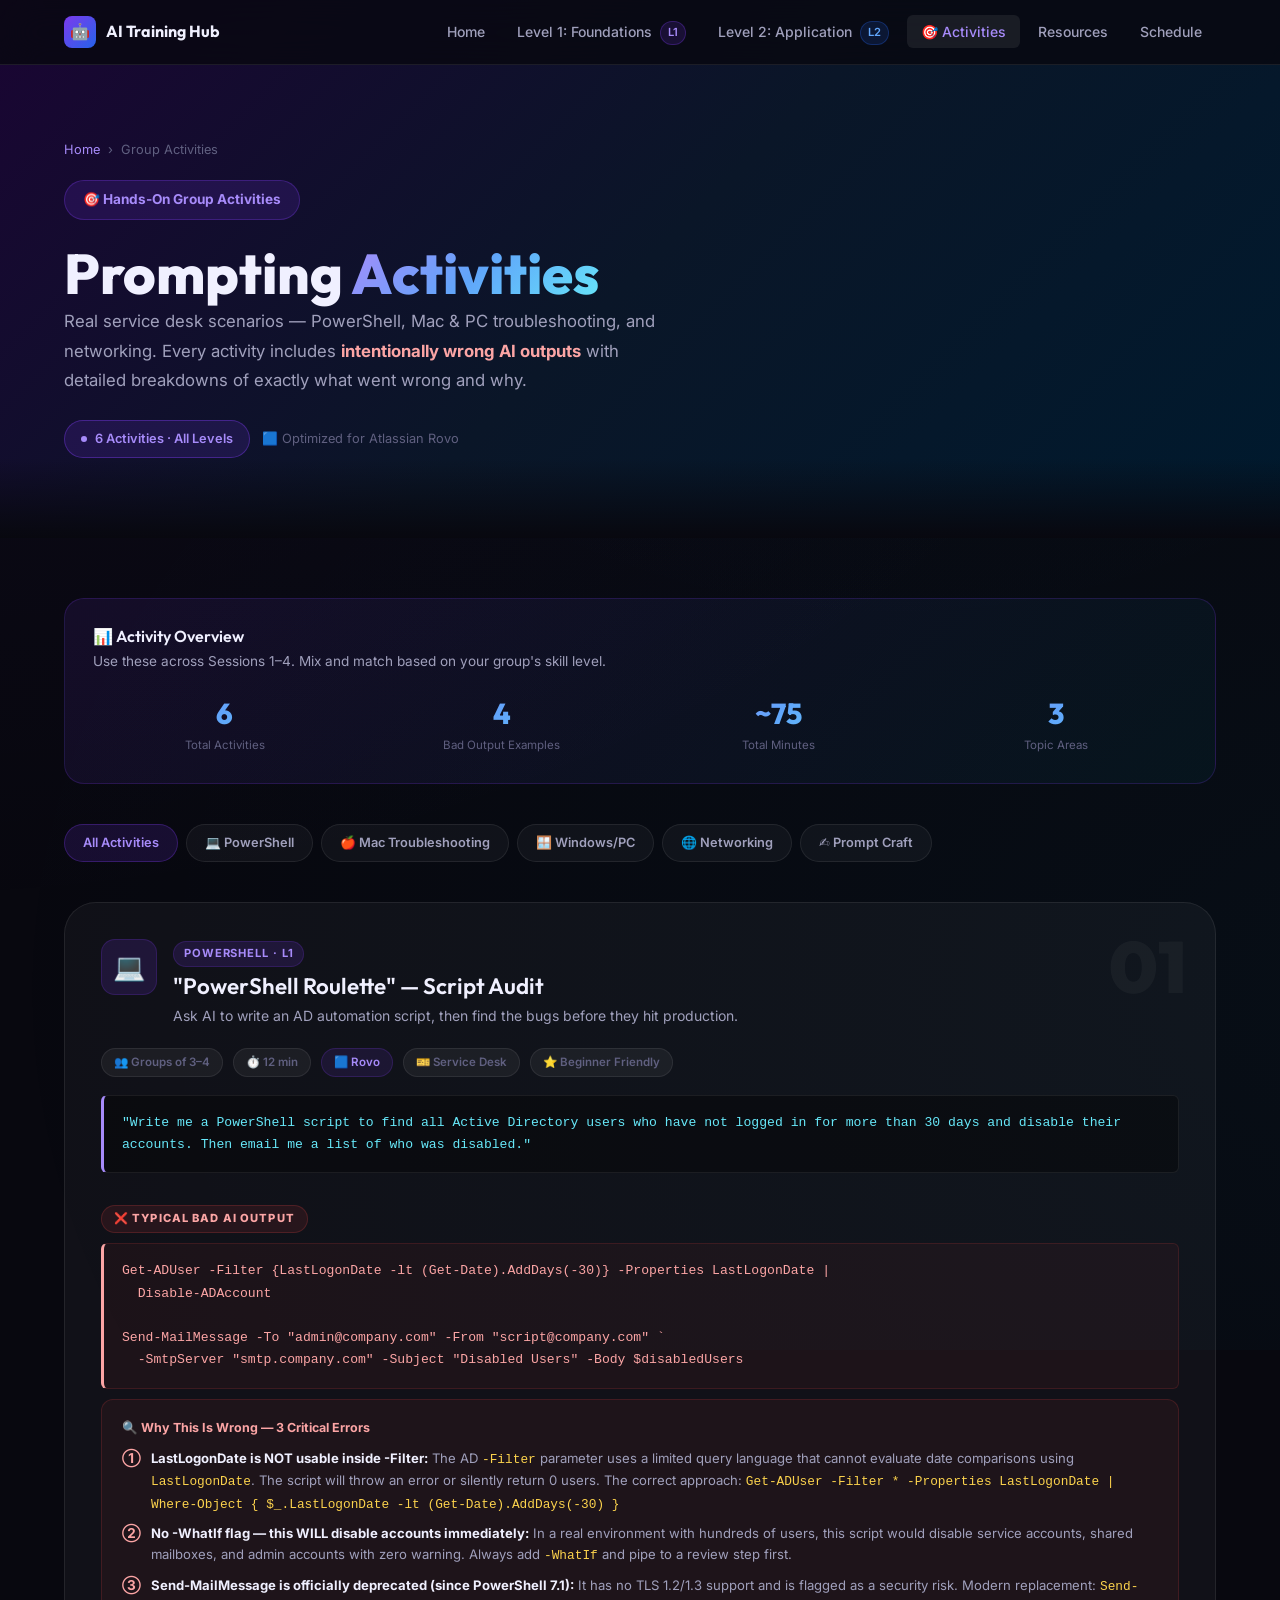
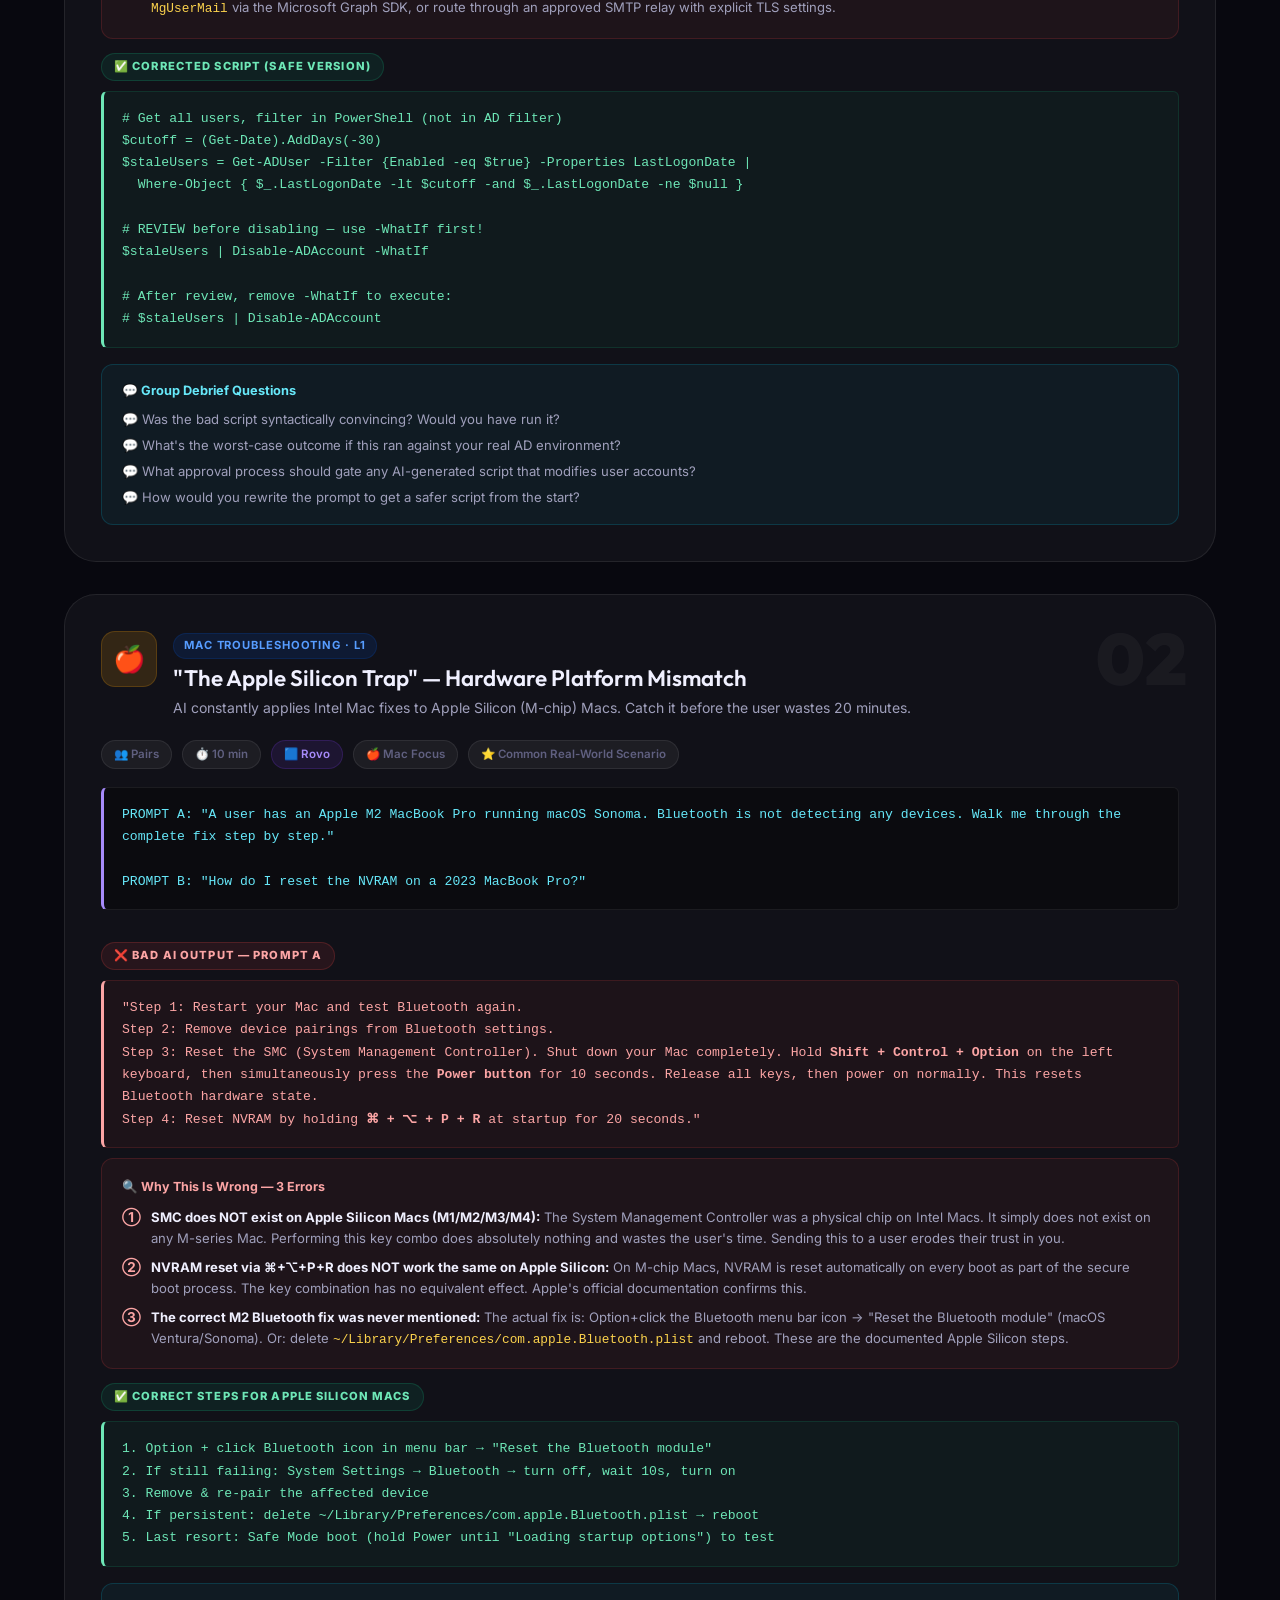
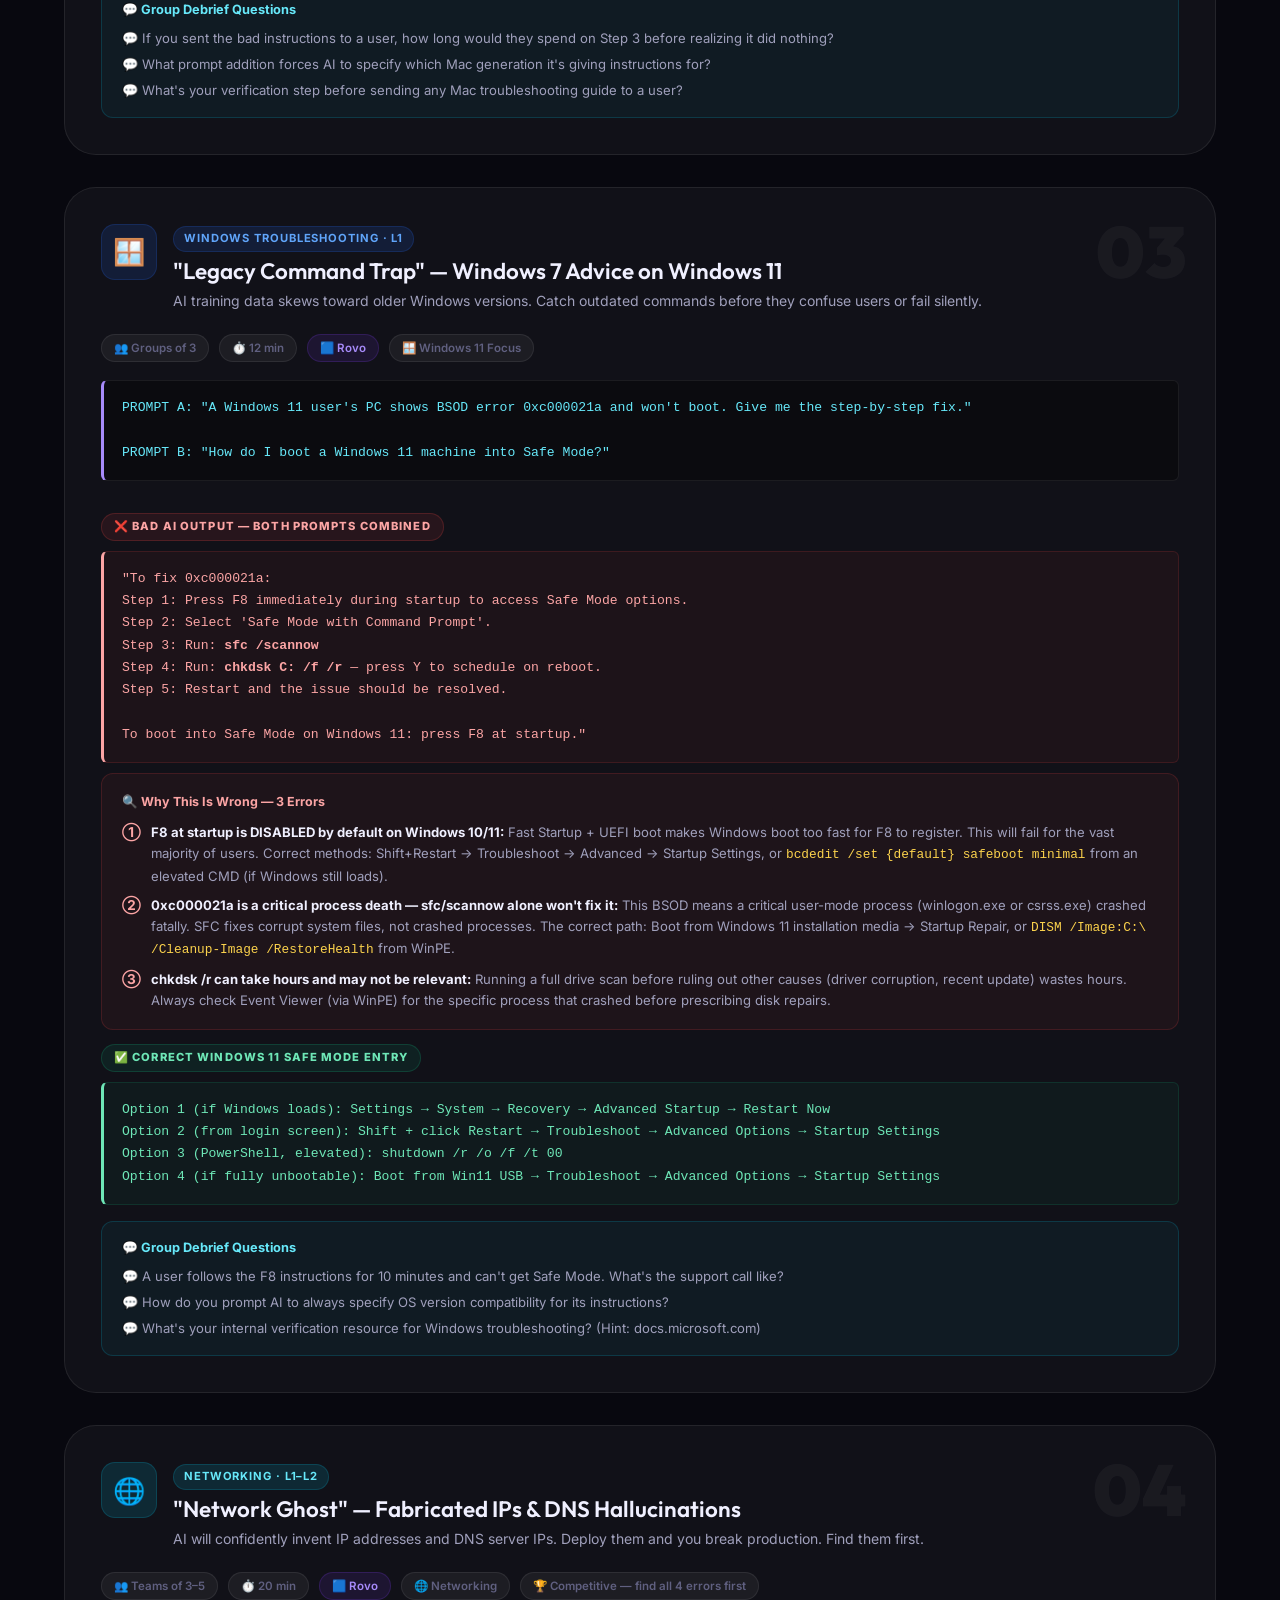
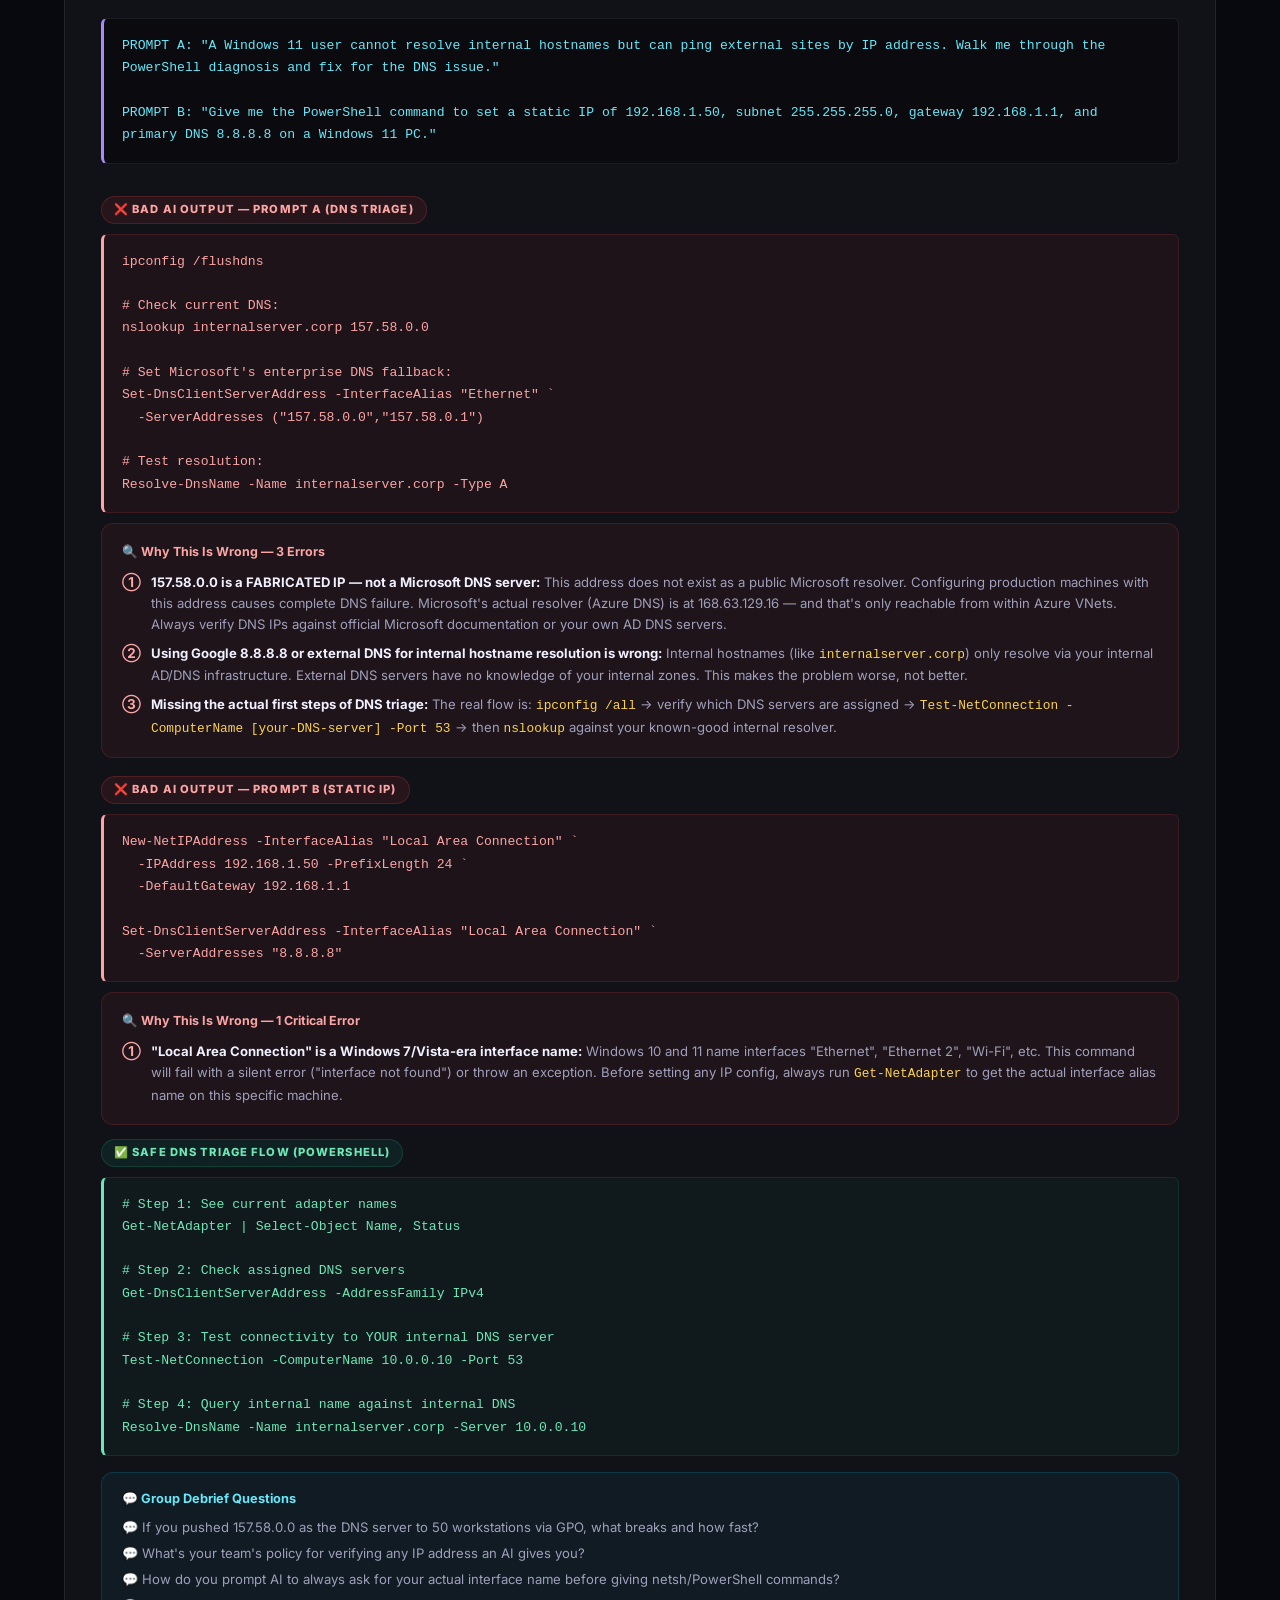
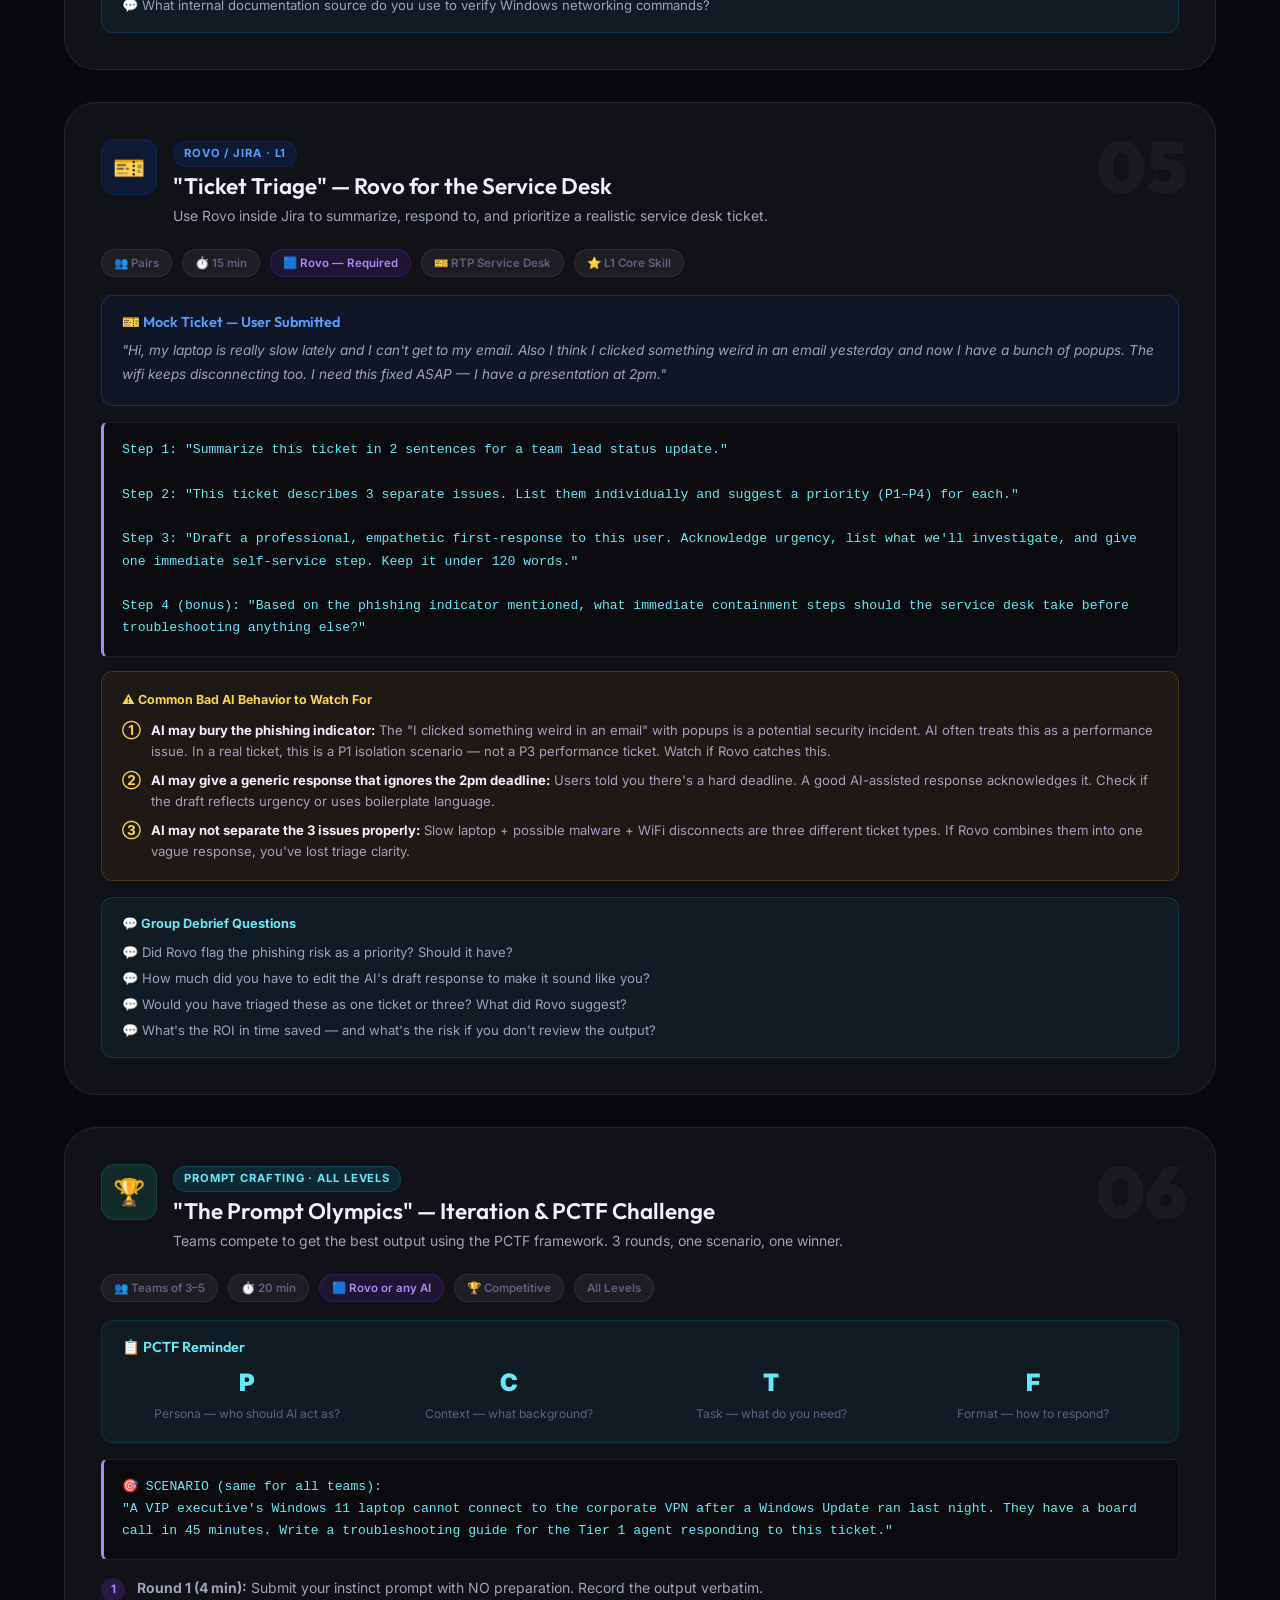
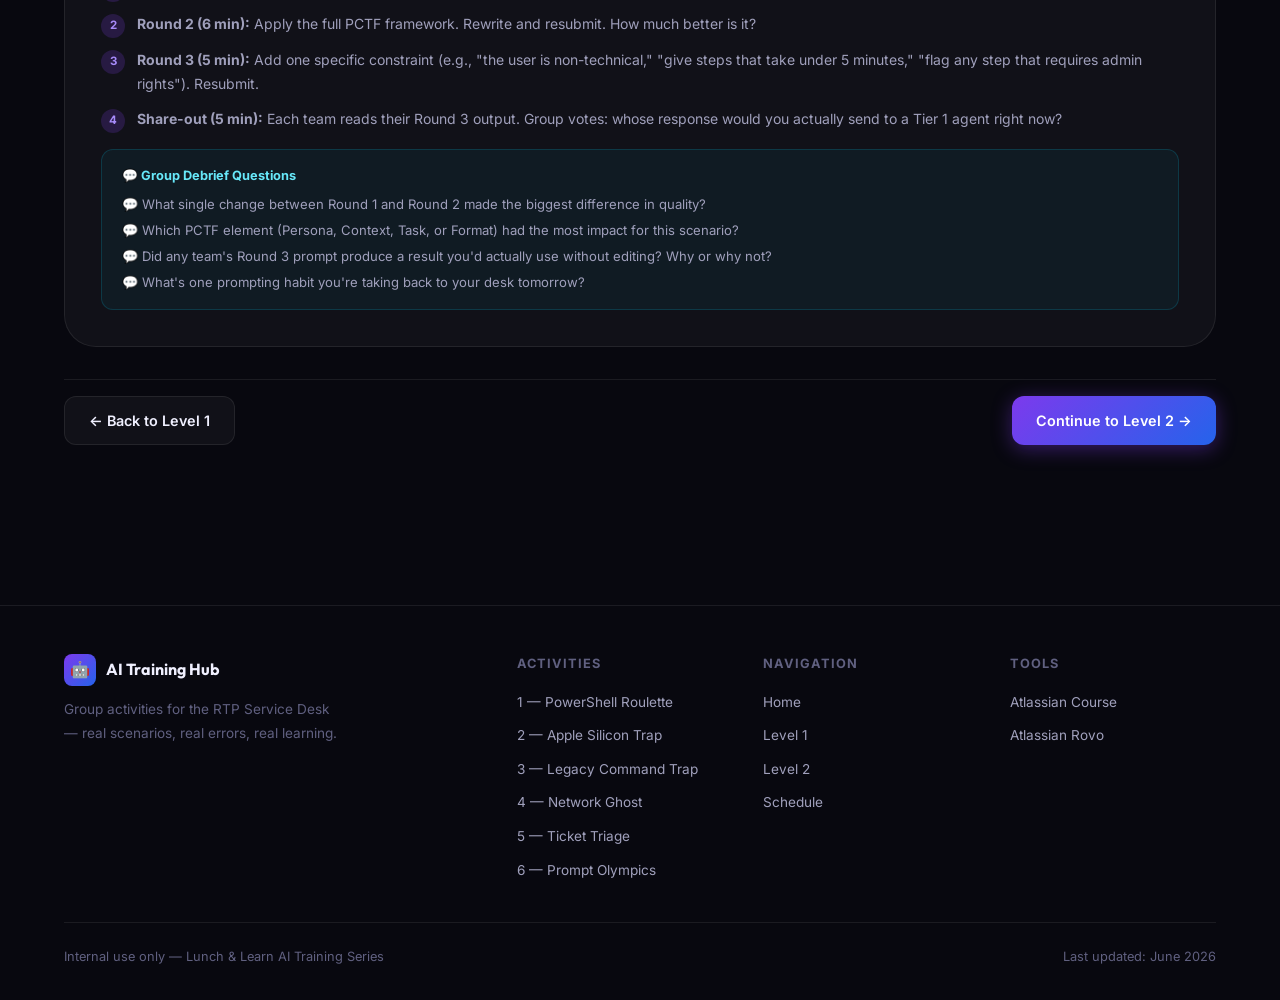
==== activities.html @ e62f68b7 "Launch: Lunch & Learn AI Training Hub - L1/L2 with group activities" ====
<!DOCTYPE html>
<html lang="en">
<head>
  <meta charset="UTF-8" />
  <meta name="viewport" content="width=device-width, initial-scale=1.0" />
  <title>Group Activities — AI Training Hub</title>
  <meta name="description" content="Hands-on prompting group activities for the RTP Service Desk: PowerShell, Mac/PC troubleshooting, networking — with real bad AI outputs and explanations." />
  <link rel="stylesheet" href="style.css" />
  <style>
    .activity-card {
      background: var(--bg-card);
      border: 1px solid var(--border);
      border-radius: var(--radius-xl);
      padding: 36px;
      margin-bottom: 32px;
      position: relative;
      overflow: hidden;
      transition: var(--transition-slow);
    }
    .activity-card:hover { border-color: rgba(124,58,237,0.2); }

    .activity-number {
      position: absolute;
      top: 28px; right: 28px;
      font-family: 'Outfit', sans-serif;
      font-size: 4.5rem; font-weight: 900;
      opacity: 0.04; line-height: 1;
    }

    .activity-header { display: flex; gap: 16px; align-items: flex-start; margin-bottom: 20px; }
    .activity-icon {
      width: 56px; height: 56px;
      border-radius: 14px;
      display: flex; align-items: center; justify-content: center;
      font-size: 26px; flex-shrink: 0;
    }

    .activity-meta {
      display: flex; gap: 10px; flex-wrap: wrap;
      margin: 12px 0 18px;
    }
    .activity-meta span {
      font-size: 0.72rem; font-weight: 600;
      padding: 4px 12px; border-radius: 999px;
      background: rgba(255,255,255,0.05);
      color: var(--text-muted);
      border: 1px solid var(--border);
    }
    .activity-meta .meta-highlight {
      background: rgba(124,58,237,0.12);
      color: var(--primary-light);
      border-color: rgba(124,58,237,0.2);
    }

    .steps-list { list-style: none; display: flex; flex-direction: column; gap: 10px; margin: 16px 0; }
    .steps-list li { display: flex; gap: 12px; align-items: flex-start; }
    .step-bubble {
      flex-shrink: 0;
      width: 24px; height: 24px;
      border-radius: 50%;
      background: rgba(124,58,237,0.2);
      color: var(--primary-light);
      font-size: 0.72rem; font-weight: 700;
      display: flex; align-items: center; justify-content: center;
      margin-top: 2px;
    }
    .steps-list li p { font-size: 0.875rem; color: var(--text-secondary); margin: 0; }

    .prompt-box {
      background: rgba(0,0,0,0.35);
      border: 1px solid rgba(255,255,255,0.07);
      border-left: 3px solid var(--primary-light);
      border-radius: var(--radius-sm);
      padding: 16px 18px;
      font-family: 'Courier New', monospace;
      font-size: 0.82rem;
      color: var(--accent-light);
      margin: 14px 0;
      line-height: 1.7;
    }

    .bad-output-label {
      font-size: 0.7rem; font-weight: 800;
      letter-spacing: 0.1em; text-transform: uppercase;
      color: #fca5a5;
      background: rgba(239,68,68,0.1);
      border: 1px solid rgba(239,68,68,0.2);
      padding: 4px 12px; border-radius: 999px;
      display: inline-flex; align-items: center; gap: 6px;
      margin-bottom: 10px; margin-top: 18px;
    }

    .bad-output {
      background: rgba(239,68,68,0.05);
      border: 1px solid rgba(239,68,68,0.15);
      border-left: 3px solid #fca5a5;
      border-radius: var(--radius-sm);
      padding: 16px 18px;
      font-family: 'Courier New', monospace;
      font-size: 0.82rem;
      color: #fca5a5;
      line-height: 1.7;
      margin-bottom: 10px;
    }

    .why-wrong {
      background: rgba(239,68,68,0.06);
      border: 1px solid rgba(239,68,68,0.18);
      border-radius: var(--radius-md);
      padding: 18px 20px;
    }
    .why-wrong-title {
      font-size: 0.78rem; font-weight: 700;
      color: #fca5a5; margin-bottom: 10px;
      display: flex; align-items: center; gap: 8px;
    }
    .why-wrong ul { list-style: none; display: flex; flex-direction: column; gap: 8px; }
    .why-wrong ul li {
      font-size: 0.82rem;
      color: var(--text-secondary);
      display: flex; gap: 10px; align-items: flex-start;
    }
    .err-num {
      flex-shrink: 0;
      font-weight: 700; color: #fca5a5;
      font-size: 0.85rem;
    }
    .why-wrong code { color: #fcd34d; font-family: 'Courier New', monospace; font-size: 0.8rem; }

    .correct-label {
      font-size: 0.7rem; font-weight: 800;
      letter-spacing: 0.1em; text-transform: uppercase;
      color: #6ee7b7;
      background: rgba(16,185,129,0.1);
      border: 1px solid rgba(16,185,129,0.2);
      padding: 4px 12px; border-radius: 999px;
      display: inline-flex; align-items: center; gap: 6px;
      margin-bottom: 10px; margin-top: 14px;
    }

    .correct-output {
      background: rgba(16,185,129,0.05);
      border: 1px solid rgba(16,185,129,0.15);
      border-left: 3px solid #6ee7b7;
      border-radius: var(--radius-sm);
      padding: 16px 18px;
      font-family: 'Courier New', monospace;
      font-size: 0.82rem;
      color: #6ee7b7;
      line-height: 1.7;
      margin-bottom: 14px;
    }

    .debrief {
      background: rgba(6,182,212,0.06);
      border: 1px solid rgba(6,182,212,0.2);
      border-radius: var(--radius-md);
      padding: 16px 20px;
      margin-top: 16px;
    }
    .debrief-title { font-size: 0.8rem; font-weight: 700; color: var(--accent-light); margin-bottom: 8px; }
    .debrief ul { list-style: none; display: flex; flex-direction: column; gap: 5px; }
    .debrief ul li { font-size: 0.82rem; color: var(--text-secondary); }
    .debrief ul li::before { content: '💬 '; }

    /* Filter tabs */
    .filter-tabs {
      display: flex; gap: 8px; flex-wrap: wrap;
      margin-bottom: 40px;
    }
    .filter-tab {
      padding: 8px 18px;
      border-radius: 999px;
      font-size: 0.8rem; font-weight: 600;
      border: 1px solid var(--border);
      background: var(--bg-card);
      color: var(--text-secondary);
      cursor: pointer; transition: var(--transition);
    }
    .filter-tab:hover, .filter-tab.active {
      background: rgba(124,58,237,0.15);
      border-color: rgba(124,58,237,0.3);
      color: var(--primary-light);
    }

    /* Scoreboard */
    .scoreboard {
      background: linear-gradient(135deg,rgba(124,58,237,0.1),rgba(6,182,212,0.05));
      border: 1px solid rgba(124,58,237,0.2);
      border-radius: var(--radius-lg);
      padding: 28px;
      margin-bottom: 40px;
    }
    .score-grid { display: grid; grid-template-columns: repeat(4,1fr); gap: 14px; margin-top: 16px; }
    .score-item { text-align: center; }
    .score-value { font-family:'Outfit',sans-serif; font-size:1.8rem; font-weight:800; background:var(--gradient-text); -webkit-background-clip:text; -webkit-text-fill-color:transparent; background-clip:text; }
    .score-label { font-size:0.72rem; color:var(--text-muted); }

    @media (max-width:768px) {
      .score-grid { grid-template-columns: repeat(2,1fr); }
      .activity-card { padding: 24px; }
    }
  </style>
</head>
<body>

  <!-- ── Navigation ─────────────────────────────────────────── -->
  <nav class="navbar" id="navbar">
    <div class="nav-inner">
      <a href="index.html" class="nav-logo">
        <div class="nav-logo-icon">🤖</div>
        <span>AI Training Hub</span>
      </a>
      <ul class="nav-links" id="navLinks">
        <li><a href="index.html">Home</a></li>
        <li><a href="level1.html">Level 1: Foundations <span class="nav-badge">L1</span></a></li>
        <li><a href="level2.html">Level 2: Application <span class="nav-badge" style="background:rgba(37,99,235,0.15);border-color:rgba(37,99,235,0.3);color:var(--secondary-light)">L2</span></a></li>
        <li><a href="activities.html">🎯 Activities</a></li>
        <li><a href="resources.html">Resources</a></li>
        <li><a href="schedule.html">Schedule</a></li>
      </ul>
      <button class="nav-toggle" id="navToggle" aria-label="Toggle menu" aria-expanded="false">
        <span></span><span></span><span></span>
      </button>
    </div>
  </nav>

  <!-- ── Page Hero ──────────────────────────────────────────── -->
  <section class="page-hero">
    <div class="container">
      <div class="page-hero-content">
        <div class="breadcrumb">
          <a href="index.html">Home</a>
          <span>›</span>
          <span>Group Activities</span>
        </div>
        <div class="level-badge level-badge-l1">🎯 Hands-On Group Activities</div>
        <h1>Prompting <span class="gradient-text">Activities</span></h1>
        <p style="font-size:1.05rem;color:var(--text-secondary);max-width:620px;">
          Real service desk scenarios — PowerShell, Mac & PC troubleshooting, and networking. Every activity includes <strong style="color:#fca5a5;">intentionally wrong AI outputs</strong> with detailed breakdowns of exactly what went wrong and why.
        </p>
        <div style="display:flex;gap:12px;flex-wrap:wrap;margin-top:24px;">
          <span class="phase-pill active"><span class="dot"></span> 6 Activities · All Levels</span>
          <span style="font-size:0.8rem;color:var(--text-muted);display:flex;align-items:center;">🟦 Optimized for Atlassian Rovo</span>
        </div>
      </div>
    </div>
  </section>

  <main>
    <div class="container" style="padding-top:60px;padding-bottom:80px;">

      <!-- Scoreboard / Stats -->
      <div class="scoreboard animate-on-scroll">
        <h4 style="margin-bottom:4px;">📊 Activity Overview</h4>
        <p style="font-size:0.85rem;margin:0;">Use these across Sessions 1–4. Mix and match based on your group's skill level.</p>
        <div class="score-grid">
          <div class="score-item"><div class="score-value">6</div><div class="score-label">Total Activities</div></div>
          <div class="score-item"><div class="score-value">4</div><div class="score-label">Bad Output Examples</div></div>
          <div class="score-item"><div class="score-value">~75</div><div class="score-label">Total Minutes</div></div>
          <div class="score-item"><div class="score-value">3</div><div class="score-label">Topic Areas</div></div>
        </div>
      </div>

      <!-- Filter tabs (visual only — all activities always shown) -->
      <div class="filter-tabs animate-on-scroll">
        <span class="filter-tab active">All Activities</span>
        <span class="filter-tab">💻 PowerShell</span>
        <span class="filter-tab">🍎 Mac Troubleshooting</span>
        <span class="filter-tab">🪟 Windows/PC</span>
        <span class="filter-tab">🌐 Networking</span>
        <span class="filter-tab">✍️ Prompt Craft</span>
      </div>

      <!-- ═══════════════════════════════════════════ -->
      <!-- ACTIVITY 1: PowerShell Script Audit        -->
      <!-- ═══════════════════════════════════════════ -->
      <div class="activity-card animate-on-scroll" id="act1">
        <div class="activity-number">01</div>
        <div class="activity-header">
          <div class="activity-icon card-icon-purple">💻</div>
          <div>
            <div class="module-tag tag-purple" style="margin-bottom:6px;">PowerShell · L1</div>
            <h3 style="margin-bottom:4px;">"PowerShell Roulette" — Script Audit</h3>
            <p style="font-size:0.875rem;margin:0;">Ask AI to write an AD automation script, then find the bugs before they hit production.</p>
          </div>
        </div>
        <div class="activity-meta">
          <span>👥 Groups of 3–4</span>
          <span>⏱️ 12 min</span>
          <span class="meta-highlight">🟦 Rovo</span>
          <span>🎫 Service Desk</span>
          <span>⭐ Beginner Friendly</span>
        </div>

        <div class="prompt-box">
          "Write me a PowerShell script to find all Active Directory users who have not logged in for more than 30 days and disable their accounts. Then email me a list of who was disabled."
        </div>

        <div class="bad-output-label">❌ Typical Bad AI Output</div>
        <div class="bad-output">
Get-ADUser -Filter {LastLogonDate -lt (Get-Date).AddDays(-30)} -Properties LastLogonDate |<br>
&nbsp;&nbsp;Disable-ADAccount<br><br>
Send-MailMessage -To "admin@company.com" -From "script@company.com" `<br>
&nbsp;&nbsp;-SmtpServer "smtp.company.com" -Subject "Disabled Users" -Body $disabledUsers
        </div>

        <div class="why-wrong">
          <div class="why-wrong-title">🔍 Why This Is Wrong — 3 Critical Errors</div>
          <ul>
            <li><span class="err-num">①</span><div><strong style="color:var(--text-primary);">LastLogonDate is NOT usable inside -Filter:</strong> The AD <code>-Filter</code> parameter uses a limited query language that cannot evaluate date comparisons using <code>LastLogonDate</code>. The script will throw an error or silently return 0 users. The correct approach: <code>Get-ADUser -Filter * -Properties LastLogonDate | Where-Object { $_.LastLogonDate -lt (Get-Date).AddDays(-30) }</code></div></li>
            <li><span class="err-num">②</span><div><strong style="color:var(--text-primary);">No -WhatIf flag — this WILL disable accounts immediately:</strong> In a real environment with hundreds of users, this script would disable service accounts, shared mailboxes, and admin accounts with zero warning. Always add <code>-WhatIf</code> and pipe to a review step first.</div></li>
            <li><span class="err-num">③</span><div><strong style="color:var(--text-primary);">Send-MailMessage is officially deprecated (since PowerShell 7.1):</strong> It has no TLS 1.2/1.3 support and is flagged as a security risk. Modern replacement: <code>Send-MgUserMail</code> via the Microsoft Graph SDK, or route through an approved SMTP relay with explicit TLS settings.</div></li>
          </ul>
        </div>

        <div class="correct-label">✅ Corrected Script (Safe Version)</div>
        <div class="correct-output">
# Get all users, filter in PowerShell (not in AD filter)<br>
$cutoff = (Get-Date).AddDays(-30)<br>
$staleUsers = Get-ADUser -Filter {Enabled -eq $true} -Properties LastLogonDate |<br>
&nbsp;&nbsp;Where-Object { $_.LastLogonDate -lt $cutoff -and $_.LastLogonDate -ne $null }<br><br>
# REVIEW before disabling — use -WhatIf first!<br>
$staleUsers | Disable-ADAccount -WhatIf<br><br>
# After review, remove -WhatIf to execute:<br>
# $staleUsers | Disable-ADAccount
        </div>

        <div class="debrief">
          <div class="debrief-title">💬 Group Debrief Questions</div>
          <ul>
            <li>Was the bad script syntactically convincing? Would you have run it?</li>
            <li>What's the worst-case outcome if this ran against your real AD environment?</li>
            <li>What approval process should gate any AI-generated script that modifies user accounts?</li>
            <li>How would you rewrite the prompt to get a safer script from the start?</li>
          </ul>
        </div>
      </div>

      <!-- ═══════════════════════════════════════════ -->
      <!-- ACTIVITY 2: Mac Apple Silicon Trap         -->
      <!-- ═══════════════════════════════════════════ -->
      <div class="activity-card animate-on-scroll" id="act2">
        <div class="activity-number">02</div>
        <div class="activity-header">
          <div class="activity-icon card-icon-amber">🍎</div>
          <div>
            <div class="module-tag tag-atl" style="margin-bottom:6px;">Mac Troubleshooting · L1</div>
            <h3 style="margin-bottom:4px;">"The Apple Silicon Trap" — Hardware Platform Mismatch</h3>
            <p style="font-size:0.875rem;margin:0;">AI constantly applies Intel Mac fixes to Apple Silicon (M-chip) Macs. Catch it before the user wastes 20 minutes.</p>
          </div>
        </div>
        <div class="activity-meta">
          <span>👥 Pairs</span>
          <span>⏱️ 10 min</span>
          <span class="meta-highlight">🟦 Rovo</span>
          <span>🍎 Mac Focus</span>
          <span>⭐ Common Real-World Scenario</span>
        </div>

        <div class="prompt-box">
          PROMPT A: "A user has an Apple M2 MacBook Pro running macOS Sonoma. Bluetooth is not detecting any devices. Walk me through the complete fix step by step."<br><br>
          PROMPT B: "How do I reset the NVRAM on a 2023 MacBook Pro?"
        </div>

        <div class="bad-output-label">❌ Bad AI Output — Prompt A</div>
        <div class="bad-output">
          "Step 1: Restart your Mac and test Bluetooth again.<br>
          Step 2: Remove device pairings from Bluetooth settings.<br>
          Step 3: Reset the SMC (System Management Controller). Shut down your Mac completely. Hold <strong>Shift + Control + Option</strong> on the left keyboard, then simultaneously press the <strong>Power button</strong> for 10 seconds. Release all keys, then power on normally. This resets Bluetooth hardware state.<br>
          Step 4: Reset NVRAM by holding <strong>⌘ + ⌥ + P + R</strong> at startup for 20 seconds."
        </div>

        <div class="why-wrong">
          <div class="why-wrong-title">🔍 Why This Is Wrong — 3 Errors</div>
          <ul>
            <li><span class="err-num">①</span><div><strong style="color:var(--text-primary);">SMC does NOT exist on Apple Silicon Macs (M1/M2/M3/M4):</strong> The System Management Controller was a physical chip on Intel Macs. It simply does not exist on any M-series Mac. Performing this key combo does absolutely nothing and wastes the user's time. Sending this to a user erodes their trust in you.</div></li>
            <li><span class="err-num">②</span><div><strong style="color:var(--text-primary);">NVRAM reset via ⌘+⌥+P+R does NOT work the same on Apple Silicon:</strong> On M-chip Macs, NVRAM is reset automatically on every boot as part of the secure boot process. The key combination has no equivalent effect. Apple's official documentation confirms this.</div></li>
            <li><span class="err-num">③</span><div><strong style="color:var(--text-primary);">The correct M2 Bluetooth fix was never mentioned:</strong> The actual fix is: Option+click the Bluetooth menu bar icon → "Reset the Bluetooth module" (macOS Ventura/Sonoma). Or: delete <code>~/Library/Preferences/com.apple.Bluetooth.plist</code> and reboot. These are the documented Apple Silicon steps.</div></li>
          </ul>
        </div>

        <div class="correct-label">✅ Correct Steps for Apple Silicon Macs</div>
        <div class="correct-output">
          1. Option + click Bluetooth icon in menu bar → "Reset the Bluetooth module"<br>
          2. If still failing: System Settings → Bluetooth → turn off, wait 10s, turn on<br>
          3. Remove & re-pair the affected device<br>
          4. If persistent: delete ~/Library/Preferences/com.apple.Bluetooth.plist → reboot<br>
          5. Last resort: Safe Mode boot (hold Power until "Loading startup options") to test
        </div>

        <div class="debrief">
          <div class="debrief-title">💬 Group Debrief Questions</div>
          <ul>
            <li>If you sent the bad instructions to a user, how long would they spend on Step 3 before realizing it did nothing?</li>
            <li>What prompt addition forces AI to specify which Mac generation it's giving instructions for?</li>
            <li>What's your verification step before sending any Mac troubleshooting guide to a user?</li>
          </ul>
        </div>
      </div>

      <!-- ═══════════════════════════════════════════ -->
      <!-- ACTIVITY 3: Windows 11 Legacy Commands      -->
      <!-- ═══════════════════════════════════════════ -->
      <div class="activity-card animate-on-scroll" id="act3">
        <div class="activity-number">03</div>
        <div class="activity-header">
          <div class="activity-icon card-icon-blue">🪟</div>
          <div>
            <div class="module-tag tag-blue" style="margin-bottom:6px;">Windows Troubleshooting · L1</div>
            <h3 style="margin-bottom:4px;">"Legacy Command Trap" — Windows 7 Advice on Windows 11</h3>
            <p style="font-size:0.875rem;margin:0;">AI training data skews toward older Windows versions. Catch outdated commands before they confuse users or fail silently.</p>
          </div>
        </div>
        <div class="activity-meta">
          <span>👥 Groups of 3</span>
          <span>⏱️ 12 min</span>
          <span class="meta-highlight">🟦 Rovo</span>
          <span>🪟 Windows 11 Focus</span>
        </div>

        <div class="prompt-box">
          PROMPT A: "A Windows 11 user's PC shows BSOD error 0xc000021a and won't boot. Give me the step-by-step fix."<br><br>
          PROMPT B: "How do I boot a Windows 11 machine into Safe Mode?"
        </div>

        <div class="bad-output-label">❌ Bad AI Output — Both Prompts Combined</div>
        <div class="bad-output">
          "To fix 0xc000021a:<br>
          Step 1: Press F8 immediately during startup to access Safe Mode options.<br>
          Step 2: Select 'Safe Mode with Command Prompt'.<br>
          Step 3: Run: <strong>sfc /scannow</strong><br>
          Step 4: Run: <strong>chkdsk C: /f /r</strong> — press Y to schedule on reboot.<br>
          Step 5: Restart and the issue should be resolved.<br><br>
          To boot into Safe Mode on Windows 11: press F8 at startup."
        </div>

        <div class="why-wrong">
          <div class="why-wrong-title">🔍 Why This Is Wrong — 3 Errors</div>
          <ul>
            <li><span class="err-num">①</span><div><strong style="color:var(--text-primary);">F8 at startup is DISABLED by default on Windows 10/11:</strong> Fast Startup + UEFI boot makes Windows boot too fast for F8 to register. This will fail for the vast majority of users. Correct methods: Shift+Restart → Troubleshoot → Advanced → Startup Settings, or <code>bcdedit /set {default} safeboot minimal</code> from an elevated CMD (if Windows still loads).</div></li>
            <li><span class="err-num">②</span><div><strong style="color:var(--text-primary);">0xc000021a is a critical process death — sfc/scannow alone won't fix it:</strong> This BSOD means a critical user-mode process (winlogon.exe or csrss.exe) crashed fatally. SFC fixes corrupt system files, not crashed processes. The correct path: Boot from Windows 11 installation media → Startup Repair, or <code>DISM /Image:C:\ /Cleanup-Image /RestoreHealth</code> from WinPE.</div></li>
            <li><span class="err-num">③</span><div><strong style="color:var(--text-primary);">chkdsk /r can take hours and may not be relevant:</strong> Running a full drive scan before ruling out other causes (driver corruption, recent update) wastes hours. Always check Event Viewer (via WinPE) for the specific process that crashed before prescribing disk repairs.</div></li>
          </ul>
        </div>

        <div class="correct-label">✅ Correct Windows 11 Safe Mode Entry</div>
        <div class="correct-output">
          Option 1 (if Windows loads): Settings → System → Recovery → Advanced Startup → Restart Now<br>
          Option 2 (from login screen): Shift + click Restart → Troubleshoot → Advanced Options → Startup Settings<br>
          Option 3 (PowerShell, elevated): shutdown /r /o /f /t 00<br>
          Option 4 (if fully unbootable): Boot from Win11 USB → Troubleshoot → Advanced Options → Startup Settings
        </div>

        <div class="debrief">
          <div class="debrief-title">💬 Group Debrief Questions</div>
          <ul>
            <li>A user follows the F8 instructions for 10 minutes and can't get Safe Mode. What's the support call like?</li>
            <li>How do you prompt AI to always specify OS version compatibility for its instructions?</li>
            <li>What's your internal verification resource for Windows troubleshooting? (Hint: docs.microsoft.com)</li>
          </ul>
        </div>
      </div>

      <!-- ═══════════════════════════════════════════ -->
      <!-- ACTIVITY 4: DNS Hallucination               -->
      <!-- ═══════════════════════════════════════════ -->
      <div class="activity-card animate-on-scroll" id="act4">
        <div class="activity-number">04</div>
        <div class="activity-header">
          <div class="activity-icon card-icon-cyan">🌐</div>
          <div>
            <div class="module-tag tag-cyan" style="margin-bottom:6px;">Networking · L1–L2</div>
            <h3 style="margin-bottom:4px;">"Network Ghost" — Fabricated IPs & DNS Hallucinations</h3>
            <p style="font-size:0.875rem;margin:0;">AI will confidently invent IP addresses and DNS server IPs. Deploy them and you break production. Find them first.</p>
          </div>
        </div>
        <div class="activity-meta">
          <span>👥 Teams of 3–5</span>
          <span>⏱️ 20 min</span>
          <span class="meta-highlight">🟦 Rovo</span>
          <span>🌐 Networking</span>
          <span>🏆 Competitive — find all 4 errors first</span>
        </div>

        <div class="prompt-box">
          PROMPT A: "A Windows 11 user cannot resolve internal hostnames but can ping external sites by IP address. Walk me through the PowerShell diagnosis and fix for the DNS issue."<br><br>
          PROMPT B: "Give me the PowerShell command to set a static IP of 192.168.1.50, subnet 255.255.255.0, gateway 192.168.1.1, and primary DNS 8.8.8.8 on a Windows 11 PC."
        </div>

        <div class="bad-output-label">❌ Bad AI Output — Prompt A (DNS Triage)</div>
        <div class="bad-output">
          ipconfig /flushdns<br><br>
          # Check current DNS:<br>
          nslookup internalserver.corp 157.58.0.0<br><br>
          # Set Microsoft's enterprise DNS fallback:<br>
          Set-DnsClientServerAddress -InterfaceAlias "Ethernet" `<br>
          &nbsp;&nbsp;-ServerAddresses ("157.58.0.0","157.58.0.1")<br><br>
          # Test resolution:<br>
          Resolve-DnsName -Name internalserver.corp -Type A
        </div>

        <div class="why-wrong">
          <div class="why-wrong-title">🔍 Why This Is Wrong — 3 Errors</div>
          <ul>
            <li><span class="err-num">①</span><div><strong style="color:var(--text-primary);">157.58.0.0 is a FABRICATED IP — not a Microsoft DNS server:</strong> This address does not exist as a public Microsoft resolver. Configuring production machines with this address causes complete DNS failure. Microsoft's actual resolver (Azure DNS) is at 168.63.129.16 — and that's only reachable from within Azure VNets. Always verify DNS IPs against official Microsoft documentation or your own AD DNS servers.</div></li>
            <li><span class="err-num">②</span><div><strong style="color:var(--text-primary);">Using Google 8.8.8.8 or external DNS for internal hostname resolution is wrong:</strong> Internal hostnames (like <code>internalserver.corp</code>) only resolve via your internal AD/DNS infrastructure. External DNS servers have no knowledge of your internal zones. This makes the problem worse, not better.</div></li>
            <li><span class="err-num">③</span><div><strong style="color:var(--text-primary);">Missing the actual first steps of DNS triage:</strong> The real flow is: <code>ipconfig /all</code> → verify which DNS servers are assigned → <code>Test-NetConnection -ComputerName [your-DNS-server] -Port 53</code> → then <code>nslookup</code> against your known-good internal resolver.</div></li>
          </ul>
        </div>

        <div class="bad-output-label">❌ Bad AI Output — Prompt B (Static IP)</div>
        <div class="bad-output">
          New-NetIPAddress -InterfaceAlias "Local Area Connection" `<br>
          &nbsp;&nbsp;-IPAddress 192.168.1.50 -PrefixLength 24 `<br>
          &nbsp;&nbsp;-DefaultGateway 192.168.1.1<br><br>
          Set-DnsClientServerAddress -InterfaceAlias "Local Area Connection" `<br>
          &nbsp;&nbsp;-ServerAddresses "8.8.8.8"
        </div>

        <div class="why-wrong">
          <div class="why-wrong-title">🔍 Why This Is Wrong — 1 Critical Error</div>
          <ul>
            <li><span class="err-num">①</span><div><strong style="color:var(--text-primary);">"Local Area Connection" is a Windows 7/Vista-era interface name:</strong> Windows 10 and 11 name interfaces "Ethernet", "Ethernet 2", "Wi-Fi", etc. This command will fail with a silent error ("interface not found") or throw an exception. Before setting any IP config, always run <code>Get-NetAdapter</code> to get the actual interface alias name on this specific machine.</div></li>
          </ul>
        </div>

        <div class="correct-label">✅ Safe DNS Triage Flow (PowerShell)</div>
        <div class="correct-output">
          # Step 1: See current adapter names<br>
          Get-NetAdapter | Select-Object Name, Status<br><br>
          # Step 2: Check assigned DNS servers<br>
          Get-DnsClientServerAddress -AddressFamily IPv4<br><br>
          # Step 3: Test connectivity to YOUR internal DNS server<br>
          Test-NetConnection -ComputerName 10.0.0.10 -Port 53<br><br>
          # Step 4: Query internal name against internal DNS<br>
          Resolve-DnsName -Name internalserver.corp -Server 10.0.0.10
        </div>

        <div class="debrief">
          <div class="debrief-title">💬 Group Debrief Questions</div>
          <ul>
            <li>If you pushed 157.58.0.0 as the DNS server to 50 workstations via GPO, what breaks and how fast?</li>
            <li>What's your team's policy for verifying any IP address an AI gives you?</li>
            <li>How do you prompt AI to always ask for your actual interface name before giving netsh/PowerShell commands?</li>
            <li>What internal documentation source do you use to verify Windows networking commands?</li>
          </ul>
        </div>
      </div>

      <!-- ═══════════════════════════════════════════ -->
      <!-- ACTIVITY 5: Ticket Triage with Rovo        -->
      <!-- ═══════════════════════════════════════════ -->
      <div class="activity-card animate-on-scroll" id="act5">
        <div class="activity-number">05</div>
        <div class="activity-header">
          <div class="activity-icon card-icon-atl">🎫</div>
          <div>
            <div class="module-tag tag-atl" style="margin-bottom:6px;">Rovo / Jira · L1</div>
            <h3 style="margin-bottom:4px;">"Ticket Triage" — Rovo for the Service Desk</h3>
            <p style="font-size:0.875rem;margin:0;">Use Rovo inside Jira to summarize, respond to, and prioritize a realistic service desk ticket.</p>
          </div>
        </div>
        <div class="activity-meta">
          <span>👥 Pairs</span>
          <span>⏱️ 15 min</span>
          <span class="meta-highlight">🟦 Rovo — Required</span>
          <span>🎫 RTP Service Desk</span>
          <span>⭐ L1 Core Skill</span>
        </div>

        <div style="background:rgba(0,82,204,0.08);border:1px solid rgba(87,157,255,0.2);border-radius:var(--radius-md);padding:18px 20px;margin-bottom:16px;">
          <h4 style="font-size:0.9rem;color:var(--atlassian-light);margin-bottom:8px;">🎫 Mock Ticket — User Submitted</h4>
          <p style="font-size:0.85rem;color:var(--text-secondary);margin:0;font-style:italic;">"Hi, my laptop is really slow lately and I can't get to my email. Also I think I clicked something weird in an email yesterday and now I have a bunch of popups. The wifi keeps disconnecting too. I need this fixed ASAP — I have a presentation at 2pm."</p>
        </div>

        <div class="prompt-box">
          Step 1: "Summarize this ticket in 2 sentences for a team lead status update."<br><br>
          Step 2: "This ticket describes 3 separate issues. List them individually and suggest a priority (P1–P4) for each."<br><br>
          Step 3: "Draft a professional, empathetic first-response to this user. Acknowledge urgency, list what we'll investigate, and give one immediate self-service step. Keep it under 120 words."<br><br>
          Step 4 (bonus): "Based on the phishing indicator mentioned, what immediate containment steps should the service desk take before troubleshooting anything else?"
        </div>

        <div class="why-wrong" style="background:rgba(245,158,11,0.06);border-color:rgba(245,158,11,0.2);">
          <div class="why-wrong-title" style="color:#fcd34d;">⚠️ Common Bad AI Behavior to Watch For</div>
          <ul>
            <li><span class="err-num" style="color:#fcd34d;">①</span><div><strong style="color:var(--text-primary);">AI may bury the phishing indicator:</strong> The "I clicked something weird in an email" with popups is a potential security incident. AI often treats this as a performance issue. In a real ticket, this is a P1 isolation scenario — not a P3 performance ticket. Watch if Rovo catches this.</div></li>
            <li><span class="err-num" style="color:#fcd34d;">②</span><div><strong style="color:var(--text-primary);">AI may give a generic response that ignores the 2pm deadline:</strong> Users told you there's a hard deadline. A good AI-assisted response acknowledges it. Check if the draft reflects urgency or uses boilerplate language.</div></li>
            <li><span class="err-num" style="color:#fcd34d;">③</span><div><strong style="color:var(--text-primary);">AI may not separate the 3 issues properly:</strong> Slow laptop + possible malware + WiFi disconnects are three different ticket types. If Rovo combines them into one vague response, you've lost triage clarity.</div></li>
          </ul>
        </div>

        <div class="debrief">
          <div class="debrief-title">💬 Group Debrief Questions</div>
          <ul>
            <li>Did Rovo flag the phishing risk as a priority? Should it have?</li>
            <li>How much did you have to edit the AI's draft response to make it sound like you?</li>
            <li>Would you have triaged these as one ticket or three? What did Rovo suggest?</li>
            <li>What's the ROI in time saved — and what's the risk if you don't review the output?</li>
          </ul>
        </div>
      </div>

      <!-- ═══════════════════════════════════════════ -->
      <!-- ACTIVITY 6: Prompt Olympics                -->
      <!-- ═══════════════════════════════════════════ -->
      <div class="activity-card animate-on-scroll" id="act6">
        <div class="activity-number">06</div>
        <div class="activity-header">
          <div class="activity-icon card-icon-green">🏆</div>
          <div>
            <div class="module-tag tag-cyan" style="margin-bottom:6px;">Prompt Crafting · All Levels</div>
            <h3 style="margin-bottom:4px;">"The Prompt Olympics" — Iteration & PCTF Challenge</h3>
            <p style="font-size:0.875rem;margin:0;">Teams compete to get the best output using the PCTF framework. 3 rounds, one scenario, one winner.</p>
          </div>
        </div>
        <div class="activity-meta">
          <span>👥 Teams of 3–5</span>
          <span>⏱️ 20 min</span>
          <span class="meta-highlight">🟦 Rovo or any AI</span>
          <span>🏆 Competitive</span>
          <span>All Levels</span>
        </div>

        <div style="background:rgba(6,182,212,0.06);border:1px solid rgba(6,182,212,0.15);border-radius:var(--radius-md);padding:18px 20px;margin-bottom:16px;">
          <h4 style="font-size:0.9rem;color:var(--accent-light);margin-bottom:8px;">📋 PCTF Reminder</h4>
          <div style="display:grid;grid-template-columns:repeat(4,1fr);gap:12px;margin-top:8px;">
            <div style="text-align:center;"><span style="font-size:1.5rem;font-weight:900;color:var(--accent-light);">P</span><p style="font-size:0.75rem;margin:0;color:var(--text-muted);">Persona — who should AI act as?</p></div>
            <div style="text-align:center;"><span style="font-size:1.5rem;font-weight:900;color:var(--accent-light);">C</span><p style="font-size:0.75rem;margin:0;color:var(--text-muted);">Context — what background?</p></div>
            <div style="text-align:center;"><span style="font-size:1.5rem;font-weight:900;color:var(--accent-light);">T</span><p style="font-size:0.75rem;margin:0;color:var(--text-muted);">Task — what do you need?</p></div>
            <div style="text-align:center;"><span style="font-size:1.5rem;font-weight:900;color:var(--accent-light);">F</span><p style="font-size:0.75rem;margin:0;color:var(--text-muted);">Format — how to respond?</p></div>
          </div>
        </div>

        <div class="prompt-box">
          🎯 SCENARIO (same for all teams):<br>
          "A VIP executive's Windows 11 laptop cannot connect to the corporate VPN after a Windows Update ran last night. They have a board call in 45 minutes. Write a troubleshooting guide for the Tier 1 agent responding to this ticket."
        </div>

        <ul class="steps-list" style="margin-top:16px;">
          <li><span class="step-bubble">1</span><p><strong>Round 1 (4 min):</strong> Submit your instinct prompt with NO preparation. Record the output verbatim.</p></li>
          <li><span class="step-bubble">2</span><p><strong>Round 2 (6 min):</strong> Apply the full PCTF framework. Rewrite and resubmit. How much better is it?</p></li>
          <li><span class="step-bubble">3</span><p><strong>Round 3 (5 min):</strong> Add one specific constraint (e.g., "the user is non-technical," "give steps that take under 5 minutes," "flag any step that requires admin rights"). Resubmit.</p></li>
          <li><span class="step-bubble">4</span><p><strong>Share-out (5 min):</strong> Each team reads their Round 3 output. Group votes: whose response would you actually send to a Tier 1 agent right now?</p></li>
        </ul>

        <div class="debrief">
          <div class="debrief-title">💬 Group Debrief Questions</div>
          <ul>
            <li>What single change between Round 1 and Round 2 made the biggest difference in quality?</li>
            <li>Which PCTF element (Persona, Context, Task, or Format) had the most impact for this scenario?</li>
            <li>Did any team's Round 3 prompt produce a result you'd actually use without editing? Why or why not?</li>
            <li>What's one prompting habit you're taking back to your desk tomorrow?</li>
          </ul>
        </div>
      </div>

      <!-- Navigation -->
      <div style="display:flex;gap:14px;justify-content:space-between;flex-wrap:wrap;padding-top:16px;border-top:1px solid var(--border);">
        <a href="level1.html" class="btn btn-secondary" id="btn-back-l1">← Back to Level 1</a>
        <a href="level2.html" class="btn btn-primary" id="btn-to-l2">Continue to Level 2 →</a>
      </div>

    </div>
  </main>

  <!-- ── Footer ─────────────────────────────────────────────── -->
  <footer class="footer">
    <div class="container">
      <div class="footer-inner">
        <div class="footer-brand">
          <div class="nav-logo" style="display:inline-flex;">
            <div class="nav-logo-icon">🤖</div>
            <span>AI Training Hub</span>
          </div>
          <p>Group activities for the RTP Service Desk — real scenarios, real errors, real learning.</p>
        </div>
        <div class="footer-col">
          <h5>Activities</h5>
          <ul>
            <li><a href="#act1">1 — PowerShell Roulette</a></li>
            <li><a href="#act2">2 — Apple Silicon Trap</a></li>
            <li><a href="#act3">3 — Legacy Command Trap</a></li>
            <li><a href="#act4">4 — Network Ghost</a></li>
            <li><a href="#act5">5 — Ticket Triage</a></li>
            <li><a href="#act6">6 — Prompt Olympics</a></li>
          </ul>
        </div>
        <div class="footer-col">
          <h5>Navigation</h5>
          <ul>
            <li><a href="index.html">Home</a></li>
            <li><a href="level1.html">Level 1</a></li>
            <li><a href="level2.html">Level 2</a></li>
            <li><a href="schedule.html">Schedule</a></li>
          </ul>
        </div>
        <div class="footer-col">
          <h5>Tools</h5>
          <ul>
            <li><a href="https://community.atlassian.com/learning/team-training/course:15697742" target="_blank" rel="noopener">Atlassian Course</a></li>
            <li><a href="https://www.atlassian.com/rovo" target="_blank" rel="noopener">Atlassian Rovo</a></li>
          </ul>
        </div>
      </div>
      <div class="footer-bottom">
        <span>Internal use only — Lunch &amp; Learn AI Training Series</span>
        <span>Last updated: June 2026</span>
      </div>
    </div>
  </footer>

  <script src="app.js"></script>
</body>
</html>
---- style.css ----
/* ============================================================
   LUNCH & LEARN AI TRAINING — Global Design System
   ============================================================ */

@import url('https://fonts.googleapis.com/css2?family=Inter:wght@300;400;500;600;700;800;900&family=Outfit:wght@300;400;600;700;800&display=swap');

/* ── CSS Variables ─────────────────────────────────────────── */
:root {
  --bg-base:        #08080f;
  --bg-surface:     #0f0f1a;
  --bg-card:        rgba(255, 255, 255, 0.04);
  --bg-card-hover:  rgba(255, 255, 255, 0.07);
  --border:         rgba(255, 255, 255, 0.08);
  --border-glow:    rgba(124, 58, 237, 0.4);

  --primary:        #7c3aed;
  --primary-light:  #a78bfa;
  --primary-glow:   rgba(124, 58, 237, 0.25);
  --secondary:      #2563eb;
  --secondary-light:#60a5fa;
  --accent:         #06b6d4;
  --accent-light:   #67e8f9;
  --atlassian:      #0052cc;
  --atlassian-light:#579dff;
  --google:         #4285f4;
  --anthropic:      #d4a373;

  --text-primary:   #f0f0ff;
  --text-secondary: #a0a0bc;
  --text-muted:     #606080;

  --gradient-hero:  linear-gradient(135deg, #1a0533 0%, #0a1628 50%, #001a2e 100%);
  --gradient-card:  linear-gradient(135deg, rgba(124,58,237,0.08) 0%, rgba(6,182,212,0.05) 100%);
  --gradient-cta:   linear-gradient(135deg, #7c3aed 0%, #2563eb 100%);
  --gradient-text:  linear-gradient(135deg, #a78bfa, #60a5fa, #67e8f9);

  --radius-sm:  6px;
  --radius-md:  12px;
  --radius-lg:  20px;
  --radius-xl:  32px;

  --shadow-card: 0 4px 24px rgba(0,0,0,0.4), 0 1px 4px rgba(0,0,0,0.3);
  --shadow-glow: 0 0 40px rgba(124, 58, 237, 0.15);

  --transition: all 0.25s cubic-bezier(0.4, 0, 0.2, 1);
  --transition-slow: all 0.4s cubic-bezier(0.4, 0, 0.2, 1);
}

/* ── Reset & Base ───────────────────────────────────────────── */
*, *::before, *::after { box-sizing: border-box; margin: 0; padding: 0; }

html { scroll-behavior: smooth; font-size: 16px; }

body {
  font-family: 'Inter', system-ui, sans-serif;
  background-color: var(--bg-base);
  color: var(--text-primary);
  line-height: 1.6;
  min-height: 100vh;
  overflow-x: hidden;
}

/* Ambient background animation */
body::before {
  content: '';
  position: fixed;
  top: -50%;
  left: -50%;
  width: 200%;
  height: 200%;
  background:
    radial-gradient(ellipse at 20% 20%, rgba(124,58,237,0.06) 0%, transparent 50%),
    radial-gradient(ellipse at 80% 80%, rgba(6,182,212,0.04) 0%, transparent 50%),
    radial-gradient(ellipse at 60% 10%, rgba(37,99,235,0.05) 0%, transparent 40%);
  pointer-events: none;
  z-index: 0;
  animation: ambientShift 20s ease-in-out infinite alternate;
}

@keyframes ambientShift {
  0%   { transform: translate(0,0) rotate(0deg); }
  100% { transform: translate(2%, 2%) rotate(2deg); }
}

/* ── Typography ─────────────────────────────────────────────── */
h1, h2, h3, h4 { font-family: 'Outfit', sans-serif; line-height: 1.2; }
h1 { font-size: clamp(2rem, 5vw, 3.5rem); font-weight: 800; }
h2 { font-size: clamp(1.5rem, 3vw, 2.25rem); font-weight: 700; }
h3 { font-size: clamp(1.1rem, 2vw, 1.4rem); font-weight: 600; }
h4 { font-size: 1rem; font-weight: 600; }
p  { color: var(--text-secondary); line-height: 1.75; }
a  { color: var(--primary-light); text-decoration: none; transition: var(--transition); }
a:hover { color: var(--accent-light); }

.gradient-text {
  background: var(--gradient-text);
  -webkit-background-clip: text;
  -webkit-text-fill-color: transparent;
  background-clip: text;
}

/* ── Layout ─────────────────────────────────────────────────── */
.container {
  max-width: 1200px;
  margin: 0 auto;
  padding: 0 24px;
  position: relative;
  z-index: 1;
}

.section { padding: 80px 0; }
.section-sm { padding: 48px 0; }

/* ── Navigation ─────────────────────────────────────────────── */
.navbar {
  position: fixed;
  top: 0;
  left: 0;
  right: 0;
  z-index: 1000;
  background: rgba(8,8,15,0.8);
  backdrop-filter: blur(20px);
  -webkit-backdrop-filter: blur(20px);
  border-bottom: 1px solid var(--border);
  transition: var(--transition);
}

.navbar.scrolled {
  background: rgba(8,8,15,0.95);
  border-bottom-color: rgba(124,58,237,0.2);
  box-shadow: 0 4px 30px rgba(0,0,0,0.5);
}

.nav-inner {
  display: flex;
  align-items: center;
  justify-content: space-between;
  padding: 16px 24px;
  max-width: 1200px;
  margin: 0 auto;
}

.nav-logo {
  display: flex;
  align-items: center;
  gap: 10px;
  font-family: 'Outfit', sans-serif;
  font-weight: 700;
  font-size: 1rem;
  color: var(--text-primary);
  text-decoration: none;
}

.nav-logo-icon {
  width: 32px;
  height: 32px;
  background: var(--gradient-cta);
  border-radius: 8px;
  display: flex;
  align-items: center;
  justify-content: center;
  font-size: 16px;
  flex-shrink: 0;
}

.nav-links {
  display: flex;
  align-items: center;
  gap: 4px;
  list-style: none;
}

.nav-links a {
  padding: 8px 14px;
  border-radius: var(--radius-sm);
  color: var(--text-secondary);
  font-size: 0.875rem;
  font-weight: 500;
  transition: var(--transition);
  white-space: nowrap;
}

.nav-links a:hover,
.nav-links a.active {
  color: var(--text-primary);
  background: var(--bg-card-hover);
}

.nav-links a.active {
  color: var(--primary-light);
}

.nav-badge {
  display: inline-flex;
  align-items: center;
  gap: 4px;
  background: rgba(124,58,237,0.15);
  border: 1px solid rgba(124,58,237,0.3);
  color: var(--primary-light);
  font-size: 0.7rem;
  font-weight: 600;
  padding: 2px 7px;
  border-radius: 999px;
  vertical-align: middle;
  margin-left: 4px;
}

/* Mobile menu */
.nav-toggle {
  display: none;
  flex-direction: column;
  gap: 5px;
  cursor: pointer;
  padding: 4px;
  background: none;
  border: none;
}
.nav-toggle span {
  display: block;
  width: 22px;
  height: 2px;
  background: var(--text-secondary);
  border-radius: 2px;
  transition: var(--transition);
}

/* ── Hero ────────────────────────────────────────────────────── */
.hero {
  min-height: 100vh;
  display: flex;
  align-items: center;
  background: var(--gradient-hero);
  padding-top: 80px;
  position: relative;
  overflow: hidden;
}

.hero::after {
  content: '';
  position: absolute;
  bottom: 0;
  left: 0;
  right: 0;
  height: 120px;
  background: linear-gradient(to bottom, transparent, var(--bg-base));
  pointer-events: none;
}

.hero-grid {
  display: grid;
  grid-template-columns: 1fr 1fr;
  gap: 60px;
  align-items: center;
  padding: 60px 0;
}

.hero-eyebrow {
  display: inline-flex;
  align-items: center;
  gap: 8px;
  background: rgba(124,58,237,0.12);
  border: 1px solid rgba(124,58,237,0.3);
  border-radius: 999px;
  padding: 6px 14px;
  font-size: 0.8rem;
  font-weight: 600;
  color: var(--primary-light);
  margin-bottom: 24px;
  animation: fadeInDown 0.6s ease both;
}

.hero-eyebrow::before {
  content: '';
  width: 6px;
  height: 6px;
  border-radius: 50%;
  background: var(--primary-light);
  animation: pulse 2s ease infinite;
}

@keyframes pulse {
  0%, 100% { opacity: 1; transform: scale(1); }
  50%       { opacity: 0.5; transform: scale(0.7); }
}

.hero h1 { margin-bottom: 20px; animation: fadeInDown 0.6s 0.1s ease both; }
.hero .hero-subtitle {
  font-size: 1.15rem;
  color: var(--text-secondary);
  margin-bottom: 32px;
  animation: fadeInDown 0.6s 0.2s ease both;
}

.hero-intro {
  background: var(--bg-card);
  border: 1px solid var(--border);
  border-radius: var(--radius-md);
  padding: 20px 24px;
  margin-bottom: 36px;
  font-style: italic;
  color: var(--text-secondary);
  position: relative;
  animation: fadeInDown 0.6s 0.3s ease both;
}

.hero-intro::before {
  content: '"';
  position: absolute;
  top: -10px;
  left: 16px;
  font-size: 3rem;
  color: var(--primary);
  font-family: Georgia, serif;
  line-height: 1;
}

.hero-phases {
  display: flex;
  gap: 12px;
  margin-bottom: 12px;
  flex-wrap: wrap;
}

.phase-pill {
  display: flex;
  align-items: center;
  gap: 8px;
  padding: 8px 16px;
  border-radius: 999px;
  font-size: 0.8rem;
  font-weight: 600;
  border: 1px solid;
}

.phase-pill.active {
  background: rgba(124,58,237,0.15);
  border-color: rgba(124,58,237,0.4);
  color: var(--primary-light);
}

.phase-pill.upcoming {
  background: rgba(37,99,235,0.1);
  border-color: rgba(37,99,235,0.3);
  color: var(--secondary-light);
}

.phase-pill .dot {
  width: 6px;
  height: 6px;
  border-radius: 50%;
}

.phase-pill.active .dot { background: var(--primary-light); animation: pulse 2s infinite; }
.phase-pill.upcoming .dot { background: var(--secondary-light); opacity: 0.5; }

.hero-ctas {
  display: flex;
  gap: 14px;
  flex-wrap: wrap;
  animation: fadeInUp 0.6s 0.4s ease both;
}

/* ── Buttons ─────────────────────────────────────────────────── */
.btn {
  display: inline-flex;
  align-items: center;
  gap: 8px;
  padding: 12px 24px;
  border-radius: var(--radius-md);
  font-family: 'Inter', sans-serif;
  font-size: 0.9rem;
  font-weight: 600;
  cursor: pointer;
  transition: var(--transition);
  border: none;
  text-decoration: none;
  white-space: nowrap;
}

.btn-primary {
  background: var(--gradient-cta);
  color: #fff;
  box-shadow: 0 4px 20px rgba(124,58,237,0.4);
}
.btn-primary:hover {
  transform: translateY(-2px);
  box-shadow: 0 8px 32px rgba(124,58,237,0.5);
  color: #fff;
}

.btn-secondary {
  background: var(--bg-card);
  color: var(--text-primary);
  border: 1px solid var(--border);
}
.btn-secondary:hover {
  background: var(--bg-card-hover);
  border-color: rgba(124,58,237,0.3);
  transform: translateY(-2px);
  color: var(--text-primary);
}

.btn-outline {
  background: transparent;
  color: var(--primary-light);
  border: 1px solid rgba(124,58,237,0.4);
}
.btn-outline:hover {
  background: rgba(124,58,237,0.1);
  color: var(--primary-light);
  transform: translateY(-2px);
}

.btn-atlassian {
  background: linear-gradient(135deg, #0052cc, #0065ff);
  color: #fff;
  box-shadow: 0 4px 20px rgba(0,82,204,0.4);
}
.btn-atlassian:hover {
  transform: translateY(-2px);
  box-shadow: 0 8px 32px rgba(0,82,204,0.5);
  color: #fff;
}

.btn-sm {
  padding: 8px 16px;
  font-size: 0.8rem;
}

.btn-lg {
  padding: 16px 32px;
  font-size: 1rem;
}

/* ── Hero Visual ─────────────────────────────────────────────── */
.hero-visual {
  display: flex;
  flex-direction: column;
  gap: 16px;
  animation: fadeInRight 0.8s 0.2s ease both;
}

.hero-card {
  background: var(--bg-card);
  border: 1px solid var(--border);
  border-radius: var(--radius-lg);
  padding: 24px;
  backdrop-filter: blur(10px);
  transition: var(--transition-slow);
}

.hero-card:hover {
  border-color: var(--border-glow);
  transform: translateX(-4px);
  background: var(--bg-card-hover);
}

.hero-card-header {
  display: flex;
  align-items: center;
  gap: 12px;
  margin-bottom: 12px;
}

.hero-card-icon {
  width: 40px;
  height: 40px;
  border-radius: 10px;
  display: flex;
  align-items: center;
  justify-content: center;
  font-size: 18px;
  flex-shrink: 0;
}

.icon-l1 { background: rgba(124,58,237,0.2); }
.icon-l2 { background: rgba(37,99,235,0.2); }
.icon-atl { background: rgba(0,82,204,0.2); }

.hero-card-title { font-weight: 700; font-size: 0.95rem; }
.hero-card-sub   { font-size: 0.8rem; color: var(--text-muted); }
.hero-card p     { font-size: 0.85rem; color: var(--text-secondary); margin-top: 8px; }

.progress-bar {
  height: 4px;
  background: rgba(255,255,255,0.08);
  border-radius: 999px;
  margin-top: 12px;
  overflow: hidden;
}
.progress-bar-fill {
  height: 100%;
  border-radius: 999px;
  animation: progressIn 1.2s 0.8s ease both;
}
.progress-l1 { background: var(--gradient-cta); width: 65%; }
.progress-l2 { background: linear-gradient(90deg, var(--secondary), var(--accent)); width: 20%; }

@keyframes progressIn {
  from { width: 0; }
}

/* ── Cards ───────────────────────────────────────────────────── */
.card {
  background: var(--bg-card);
  border: 1px solid var(--border);
  border-radius: var(--radius-lg);
  padding: 28px;
  transition: var(--transition-slow);
  position: relative;
  overflow: hidden;
}

.card::before {
  content: '';
  position: absolute;
  inset: 0;
  background: var(--gradient-card);
  opacity: 0;
  transition: var(--transition);
}

.card:hover {
  border-color: var(--border-glow);
  transform: translateY(-4px);
  box-shadow: var(--shadow-glow);
  background: var(--bg-card-hover);
}

.card:hover::before { opacity: 1; }

.card-icon {
  width: 52px;
  height: 52px;
  border-radius: var(--radius-md);
  display: flex;
  align-items: center;
  justify-content: center;
  font-size: 24px;
  margin-bottom: 16px;
  position: relative;
  z-index: 1;
}

.card-icon-purple { background: rgba(124,58,237,0.15); border: 1px solid rgba(124,58,237,0.2); }
.card-icon-blue   { background: rgba(37,99,235,0.15);  border: 1px solid rgba(37,99,235,0.2); }
.card-icon-cyan   { background: rgba(6,182,212,0.15);  border: 1px solid rgba(6,182,212,0.2); }
.card-icon-atl    { background: rgba(0,82,204,0.15);  border: 1px solid rgba(0,82,204,0.2); }
.card-icon-green  { background: rgba(16,185,129,0.15); border: 1px solid rgba(16,185,129,0.2); }
.card-icon-amber  { background: rgba(245,158,11,0.15); border: 1px solid rgba(245,158,11,0.2); }

.card h3, .card h4 { position: relative; z-index: 1; margin-bottom: 8px; }
.card p { position: relative; z-index: 1; }

/* ── Section Headers ─────────────────────────────────────────── */
.section-header { text-align: center; margin-bottom: 56px; }
.section-header h2 { margin-bottom: 14px; }
.section-header p  { max-width: 600px; margin: 0 auto; }

.section-eyebrow {
  display: inline-flex;
  align-items: center;
  gap: 6px;
  font-size: 0.75rem;
  font-weight: 700;
  letter-spacing: 0.1em;
  text-transform: uppercase;
  color: var(--primary-light);
  margin-bottom: 12px;
}

/* ── Grid Layouts ────────────────────────────────────────────── */
.grid-3 { display: grid; grid-template-columns: repeat(3, 1fr); gap: 24px; }
.grid-2 { display: grid; grid-template-columns: repeat(2, 1fr); gap: 24px; }

/* ── Divider ─────────────────────────────────────────────────── */
.divider {
  height: 1px;
  background: linear-gradient(90deg, transparent, var(--border), transparent);
  margin: 0;
}

/* ── Page Hero (inner pages) ─────────────────────────────────── */
.page-hero {
  padding: 140px 0 80px;
  background: var(--gradient-hero);
  position: relative;
  overflow: hidden;
}

.page-hero::after {
  content: '';
  position: absolute;
  bottom: 0;
  left: 0;
  right: 0;
  height: 80px;
  background: linear-gradient(to bottom, transparent, var(--bg-base));
}

.page-hero-content { max-width: 700px; }
.page-hero .breadcrumb {
  display: flex;
  align-items: center;
  gap: 8px;
  font-size: 0.8rem;
  color: var(--text-muted);
  margin-bottom: 20px;
}
.page-hero .breadcrumb a { color: var(--primary-light); }
.page-hero .breadcrumb span { color: var(--text-muted); }

/* ── Level Badge ─────────────────────────────────────────────── */
.level-badge {
  display: inline-flex;
  align-items: center;
  gap: 8px;
  padding: 8px 18px;
  border-radius: 999px;
  font-size: 0.85rem;
  font-weight: 700;
  margin-bottom: 20px;
}

.level-badge-l1 {
  background: rgba(124,58,237,0.15);
  border: 1px solid rgba(124,58,237,0.3);
  color: var(--primary-light);
}

.level-badge-l2 {
  background: rgba(37,99,235,0.15);
  border: 1px solid rgba(37,99,235,0.3);
  color: var(--secondary-light);
}

/* ── Section Module ──────────────────────────────────────────── */
.module {
  background: var(--bg-card);
  border: 1px solid var(--border);
  border-radius: var(--radius-xl);
  padding: 40px;
  margin-bottom: 32px;
  position: relative;
  overflow: hidden;
  transition: var(--transition-slow);
}

.module:hover { border-color: rgba(124,58,237,0.2); }

.module-number {
  position: absolute;
  top: 32px;
  right: 32px;
  font-family: 'Outfit', sans-serif;
  font-size: 4rem;
  font-weight: 800;
  color: rgba(255,255,255,0.03);
  line-height: 1;
  pointer-events: none;
}

.module-header {
  display: flex;
  align-items: flex-start;
  gap: 16px;
  margin-bottom: 24px;
}

.module-icon {
  width: 56px;
  height: 56px;
  border-radius: 14px;
  display: flex;
  align-items: center;
  justify-content: center;
  font-size: 26px;
  flex-shrink: 0;
}

.module-tag {
  display: inline-flex;
  align-items: center;
  gap: 4px;
  font-size: 0.7rem;
  font-weight: 700;
  letter-spacing: 0.08em;
  text-transform: uppercase;
  padding: 3px 10px;
  border-radius: 999px;
  margin-bottom: 6px;
}

.tag-purple { background: rgba(124,58,237,0.15); color: var(--primary-light); border: 1px solid rgba(124,58,237,0.2); }
.tag-blue   { background: rgba(37,99,235,0.15);  color: var(--secondary-light); border: 1px solid rgba(37,99,235,0.2); }
.tag-cyan   { background: rgba(6,182,212,0.15);  color: var(--accent-light); border: 1px solid rgba(6,182,212,0.2); }
.tag-atl    { background: rgba(0,82,204,0.15);  color: var(--atlassian-light); border: 1px solid rgba(0,82,204,0.2); }
.tag-red    { background: rgba(239,68,68,0.15);  color: #fca5a5; border: 1px solid rgba(239,68,68,0.2); }

/* ── Resource Link Card ──────────────────────────────────────── */
.resource-link {
  display: flex;
  align-items: center;
  gap: 16px;
  background: rgba(255,255,255,0.03);
  border: 1px solid var(--border);
  border-radius: var(--radius-md);
  padding: 16px 20px;
  transition: var(--transition);
  text-decoration: none;
  color: inherit;
  margin-bottom: 12px;
  cursor: pointer;
}

.resource-link:hover {
  background: var(--bg-card-hover);
  border-color: rgba(124,58,237,0.3);
  transform: translateX(4px);
  color: inherit;
}

.resource-link-icon {
  width: 40px;
  height: 40px;
  border-radius: 10px;
  display: flex;
  align-items: center;
  justify-content: center;
  font-size: 18px;
  flex-shrink: 0;
}

.resource-link-body { flex: 1; min-width: 0; }
.resource-link-title { font-weight: 600; font-size: 0.9rem; color: var(--text-primary); margin-bottom: 2px; }
.resource-link-desc  { font-size: 0.8rem; color: var(--text-muted); }
.resource-link-arrow { color: var(--text-muted); font-size: 14px; transition: var(--transition); }
.resource-link:hover .resource-link-arrow { color: var(--primary-light); transform: translateX(2px); }

/* ── Atlassian Spotlight ─────────────────────────────────────── */
.atlassian-spotlight {
  background: linear-gradient(135deg, rgba(0,82,204,0.12) 0%, rgba(87,157,255,0.05) 100%);
  border: 1px solid rgba(0,82,204,0.3);
  border-radius: var(--radius-xl);
  padding: 40px;
  position: relative;
  overflow: hidden;
  margin-bottom: 32px;
}

.atlassian-spotlight::before {
  content: '';
  position: absolute;
  top: -30px;
  right: -30px;
  width: 120px;
  height: 120px;
  background: radial-gradient(circle, rgba(0,82,204,0.2) 0%, transparent 70%);
  border-radius: 50%;
}

.atlassian-spotlight-badge {
  display: inline-flex;
  align-items: center;
  gap: 6px;
  background: rgba(0,82,204,0.2);
  border: 1px solid rgba(87,157,255,0.3);
  color: var(--atlassian-light);
  font-size: 0.72rem;
  font-weight: 700;
  letter-spacing: 0.08em;
  text-transform: uppercase;
  padding: 4px 12px;
  border-radius: 999px;
  margin-bottom: 16px;
}

/* ── Objectives List ─────────────────────────────────────────── */
.objectives {
  list-style: none;
  display: flex;
  flex-direction: column;
  gap: 10px;
  margin: 16px 0;
}

.objectives li {
  display: flex;
  align-items: flex-start;
  gap: 10px;
  font-size: 0.9rem;
  color: var(--text-secondary);
}

.objectives li::before {
  content: '✦';
  color: var(--primary-light);
  font-size: 10px;
  margin-top: 5px;
  flex-shrink: 0;
}

/* ── Callout ─────────────────────────────────────────────────── */
.callout {
  display: flex;
  gap: 14px;
  padding: 16px 20px;
  border-radius: var(--radius-md);
  margin: 16px 0;
  font-size: 0.875rem;
}

.callout-warning {
  background: rgba(245,158,11,0.08);
  border: 1px solid rgba(245,158,11,0.25);
  color: #fcd34d;
}
.callout-info {
  background: rgba(6,182,212,0.08);
  border: 1px solid rgba(6,182,212,0.25);
  color: var(--accent-light);
}
.callout-success {
  background: rgba(16,185,129,0.08);
  border: 1px solid rgba(16,185,129,0.25);
  color: #6ee7b7;
}
.callout-icon { font-size: 18px; flex-shrink: 0; }

/* ── Stats Row ───────────────────────────────────────────────── */
.stats-row {
  display: grid;
  grid-template-columns: repeat(4, 1fr);
  gap: 16px;
  margin: 48px 0;
}

.stat-item {
  text-align: center;
  padding: 24px;
  background: var(--bg-card);
  border: 1px solid var(--border);
  border-radius: var(--radius-lg);
  transition: var(--transition);
}

.stat-item:hover { border-color: rgba(124,58,237,0.3); transform: translateY(-2px); }

.stat-number {
  font-family: 'Outfit', sans-serif;
  font-size: 2.25rem;
  font-weight: 800;
  background: var(--gradient-text);
  -webkit-background-clip: text;
  -webkit-text-fill-color: transparent;
  background-clip: text;
  display: block;
}

.stat-label { font-size: 0.8rem; color: var(--text-muted); margin-top: 4px; }

/* ── Schedule ────────────────────────────────────────────────── */
.schedule-item {
  display: flex;
  gap: 20px;
  background: var(--bg-card);
  border: 1px solid var(--border);
  border-radius: var(--radius-lg);
  padding: 24px;
  margin-bottom: 16px;
  transition: var(--transition-slow);
  align-items: flex-start;
}

.schedule-item:hover { border-color: rgba(124,58,237,0.3); transform: translateX(4px); }

.schedule-date {
  flex-shrink: 0;
  text-align: center;
  width: 60px;
}

.schedule-date .day {
  font-family: 'Outfit', sans-serif;
  font-size: 2rem;
  font-weight: 800;
  line-height: 1;
  background: var(--gradient-text);
  -webkit-background-clip: text;
  -webkit-text-fill-color: transparent;
  background-clip: text;
}

.schedule-date .month {
  font-size: 0.7rem;
  font-weight: 700;
  text-transform: uppercase;
  letter-spacing: 0.05em;
  color: var(--text-muted);
}

.schedule-body { flex: 1; }
.schedule-body h4 { margin-bottom: 4px; }
.schedule-body p { font-size: 0.85rem; margin: 0; }
.schedule-meta { display: flex; gap: 12px; margin-top: 8px; flex-wrap: wrap; }
.schedule-tag {
  font-size: 0.72rem;
  font-weight: 600;
  padding: 3px 10px;
  border-radius: 999px;
}
.schedule-tag-l1 { background: rgba(124,58,237,0.15); color: var(--primary-light); }
.schedule-tag-l2 { background: rgba(37,99,235,0.15); color: var(--secondary-light); }
.schedule-tag-time { background: rgba(255,255,255,0.06); color: var(--text-muted); }

/* ── Footer ──────────────────────────────────────────────────── */
.footer {
  border-top: 1px solid var(--border);
  padding: 48px 0 32px;
  margin-top: 80px;
}

.footer-inner {
  display: grid;
  grid-template-columns: 2fr 1fr 1fr 1fr;
  gap: 40px;
  margin-bottom: 40px;
}

.footer-brand p { font-size: 0.85rem; color: var(--text-muted); margin-top: 12px; max-width: 280px; }

.footer-col h5 { font-size: 0.8rem; font-weight: 700; text-transform: uppercase; letter-spacing: 0.08em; color: var(--text-muted); margin-bottom: 14px; }

.footer-col ul { list-style: none; display: flex; flex-direction: column; gap: 8px; }
.footer-col ul a { font-size: 0.85rem; color: var(--text-secondary); }
.footer-col ul a:hover { color: var(--primary-light); }

.footer-bottom {
  border-top: 1px solid var(--border);
  padding-top: 24px;
  display: flex;
  justify-content: space-between;
  align-items: center;
  font-size: 0.8rem;
  color: var(--text-muted);
}

/* ── Animations ──────────────────────────────────────────────── */
@keyframes fadeInDown {
  from { opacity: 0; transform: translateY(-20px); }
  to   { opacity: 1; transform: translateY(0); }
}
@keyframes fadeInUp {
  from { opacity: 0; transform: translateY(20px); }
  to   { opacity: 1; transform: translateY(0); }
}
@keyframes fadeInRight {
  from { opacity: 0; transform: translateX(30px); }
  to   { opacity: 1; transform: translateX(0); }
}
@keyframes fadeIn {
  from { opacity: 0; }
  to   { opacity: 1; }
}

.animate-on-scroll {
  opacity: 0;
  transform: translateY(24px);
  transition: opacity 0.6s ease, transform 0.6s ease;
}
.animate-on-scroll.visible {
  opacity: 1;
  transform: translateY(0);
}

/* staggered children */
.stagger > *:nth-child(1) { transition-delay: 0s; }
.stagger > *:nth-child(2) { transition-delay: 0.08s; }
.stagger > *:nth-child(3) { transition-delay: 0.16s; }
.stagger > *:nth-child(4) { transition-delay: 0.24s; }
.stagger > *:nth-child(5) { transition-delay: 0.32s; }
.stagger > *:nth-child(6) { transition-delay: 0.40s; }

/* ── Responsive ──────────────────────────────────────────────── */
@media (max-width: 1024px) {
  .grid-3 { grid-template-columns: repeat(2, 1fr); }
  .stats-row { grid-template-columns: repeat(2, 1fr); }
  .footer-inner { grid-template-columns: 1fr 1fr; }
  .hero-grid { grid-template-columns: 1fr; gap: 40px; }
  .hero-visual { display: none; }
}

@media (max-width: 768px) {
  .nav-links { display: none; }
  .nav-toggle { display: flex; }
  .nav-links.open {
    display: flex;
    flex-direction: column;
    position: fixed;
    top: 65px;
    left: 0;
    right: 0;
    background: rgba(8,8,15,0.98);
    border-bottom: 1px solid var(--border);
    padding: 16px 24px;
    gap: 4px;
    backdrop-filter: blur(20px);
    z-index: 999;
  }
  .nav-links.open a { padding: 12px; border-radius: var(--radius-md); }
  .grid-3 { grid-template-columns: 1fr; }
  .grid-2 { grid-template-columns: 1fr; }
  .stats-row { grid-template-columns: repeat(2, 1fr); }
  .footer-inner { grid-template-columns: 1fr; gap: 28px; }
  .module { padding: 24px; }
  .atlassian-spotlight { padding: 24px; }
  .hero-ctas { flex-direction: column; }
  .section { padding: 60px 0; }
}

@media (max-width: 480px) {
  .stats-row { grid-template-columns: 1fr 1fr; }
  .schedule-item { flex-direction: column; gap: 12px; }
  .schedule-date { display: flex; align-items: center; gap: 8px; width: auto; }
}
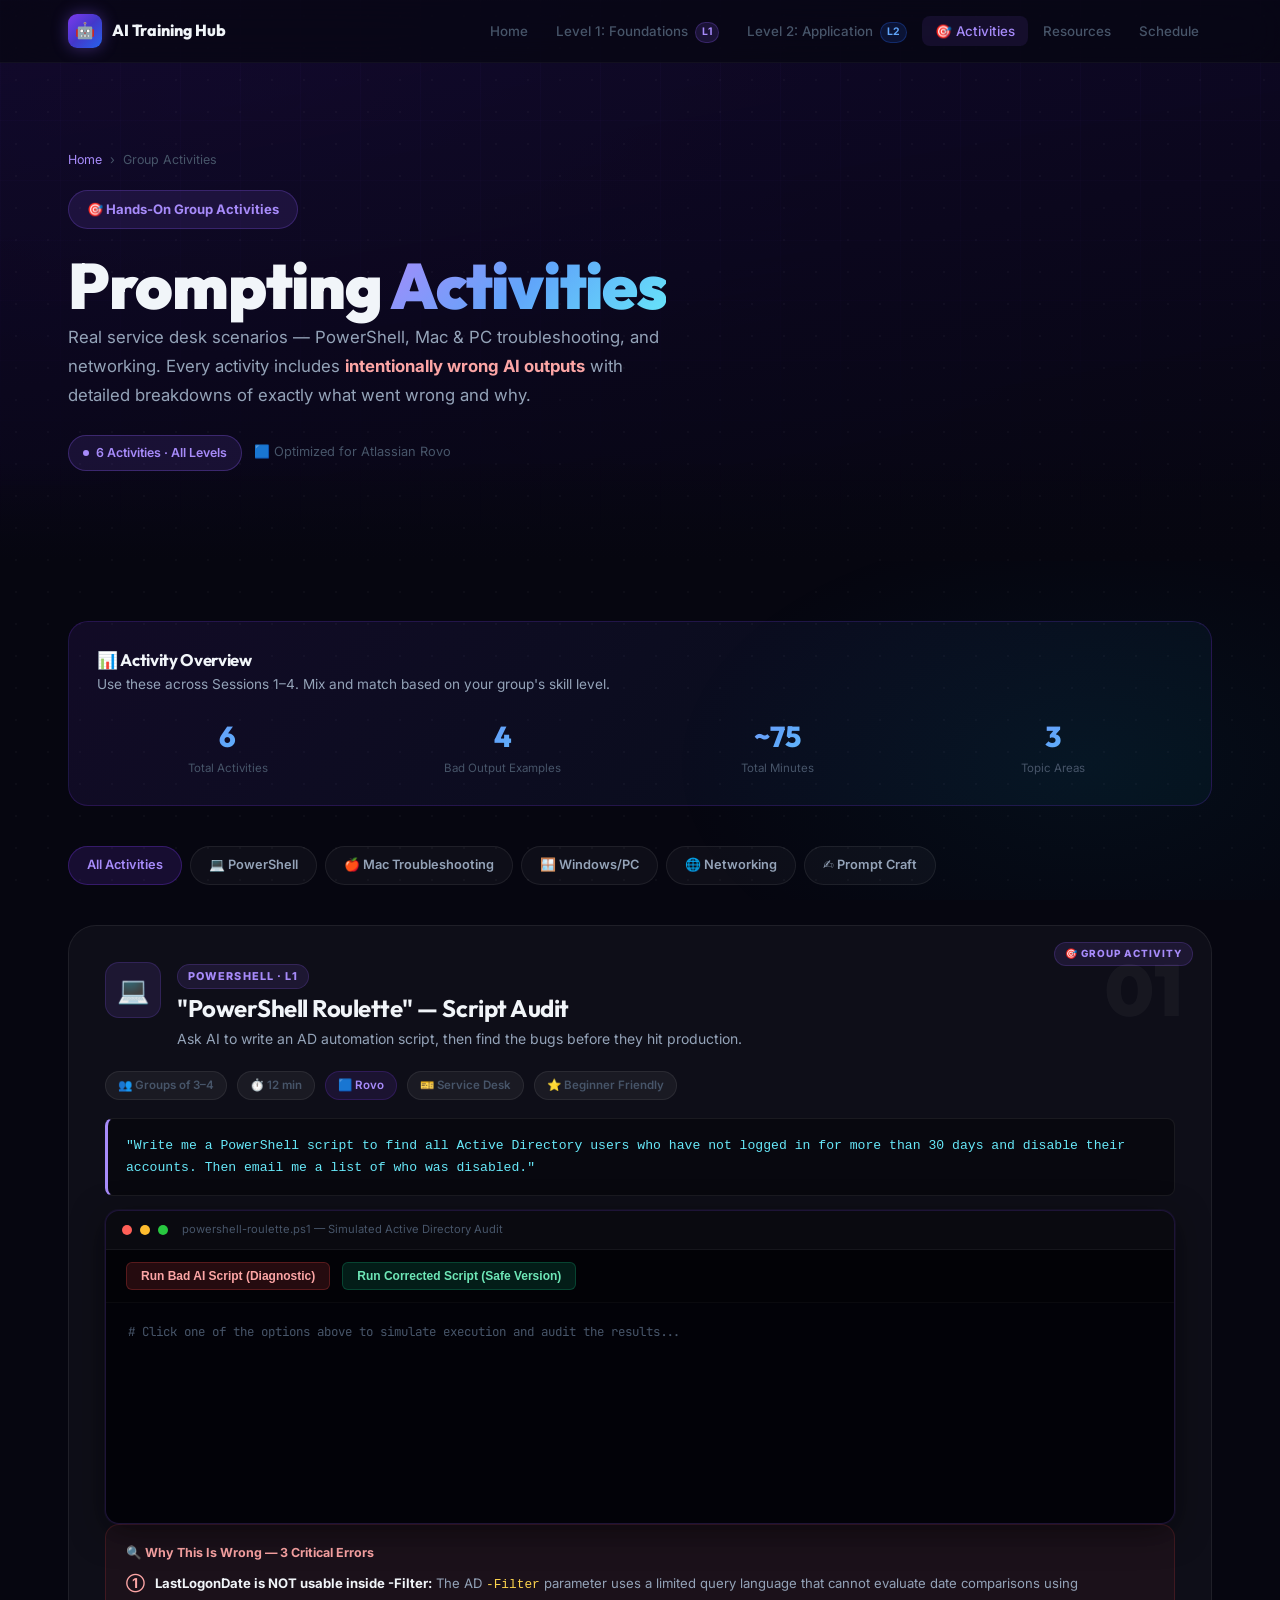
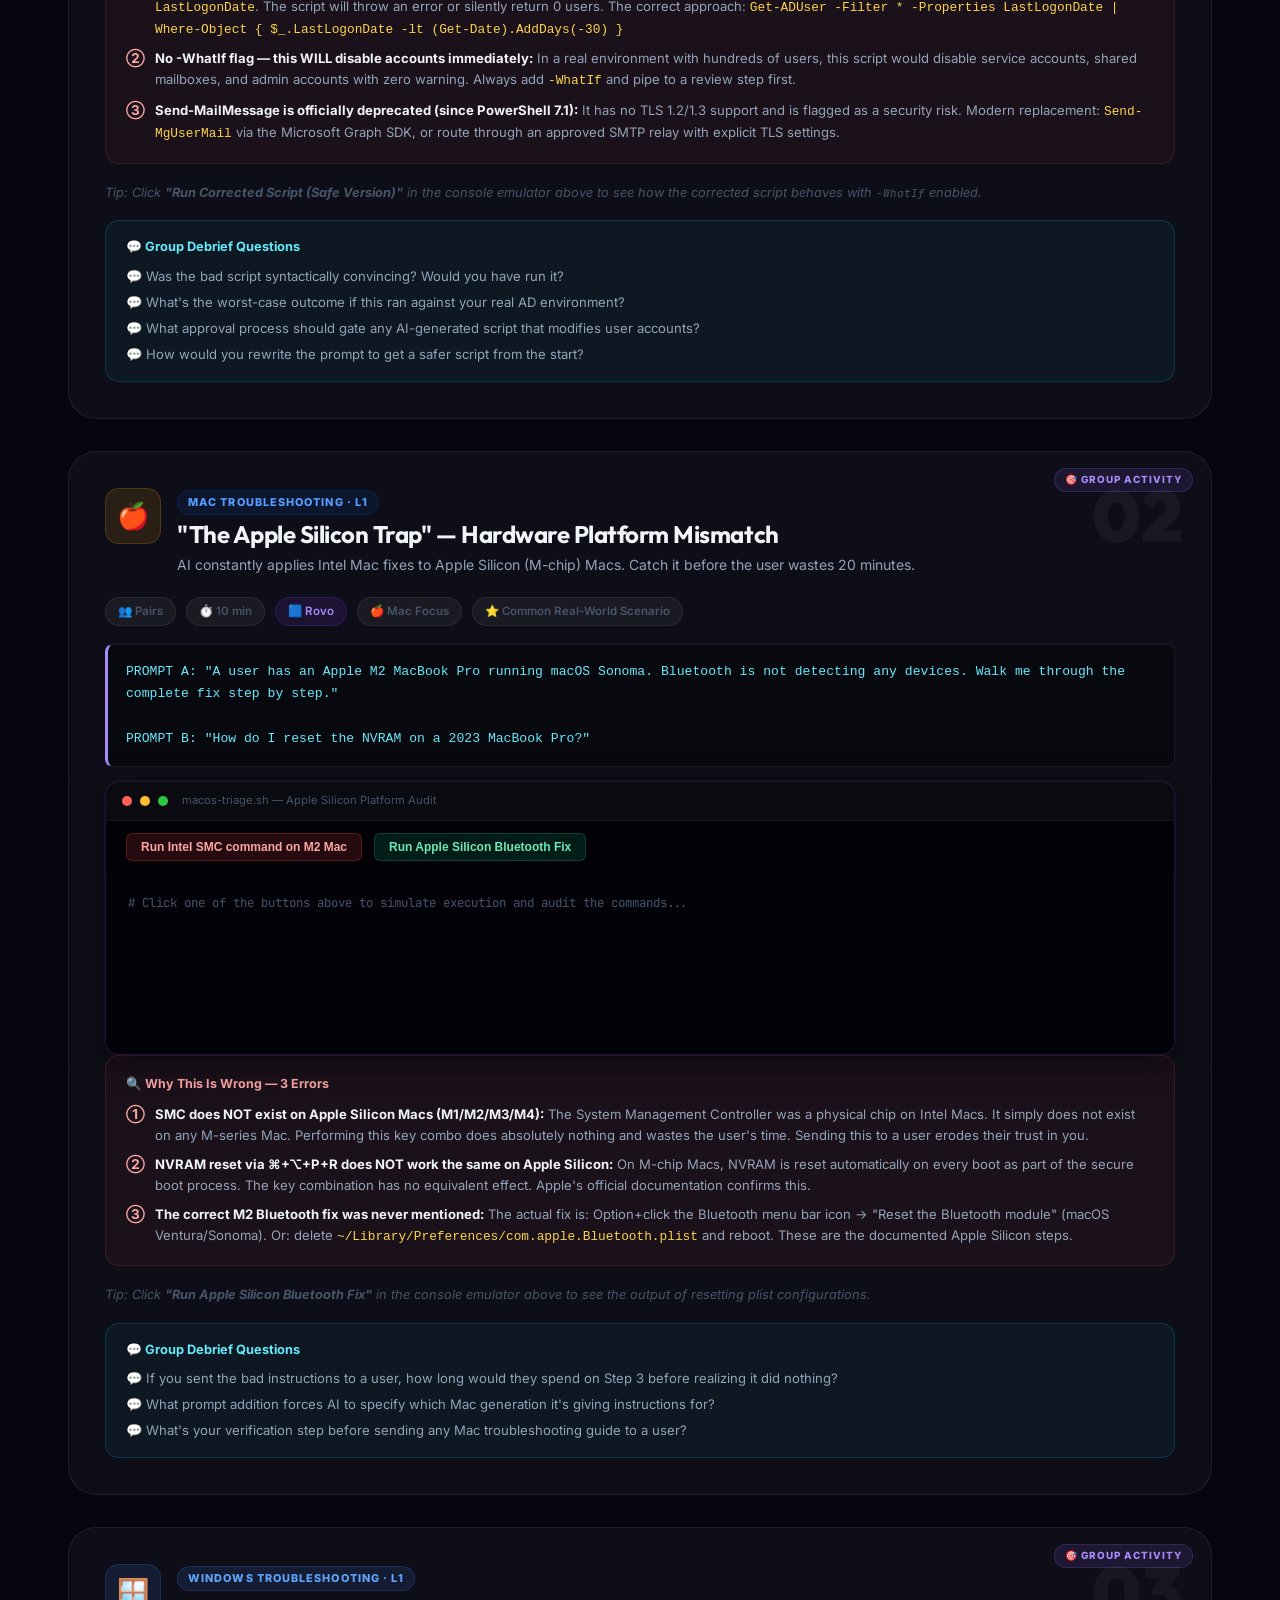
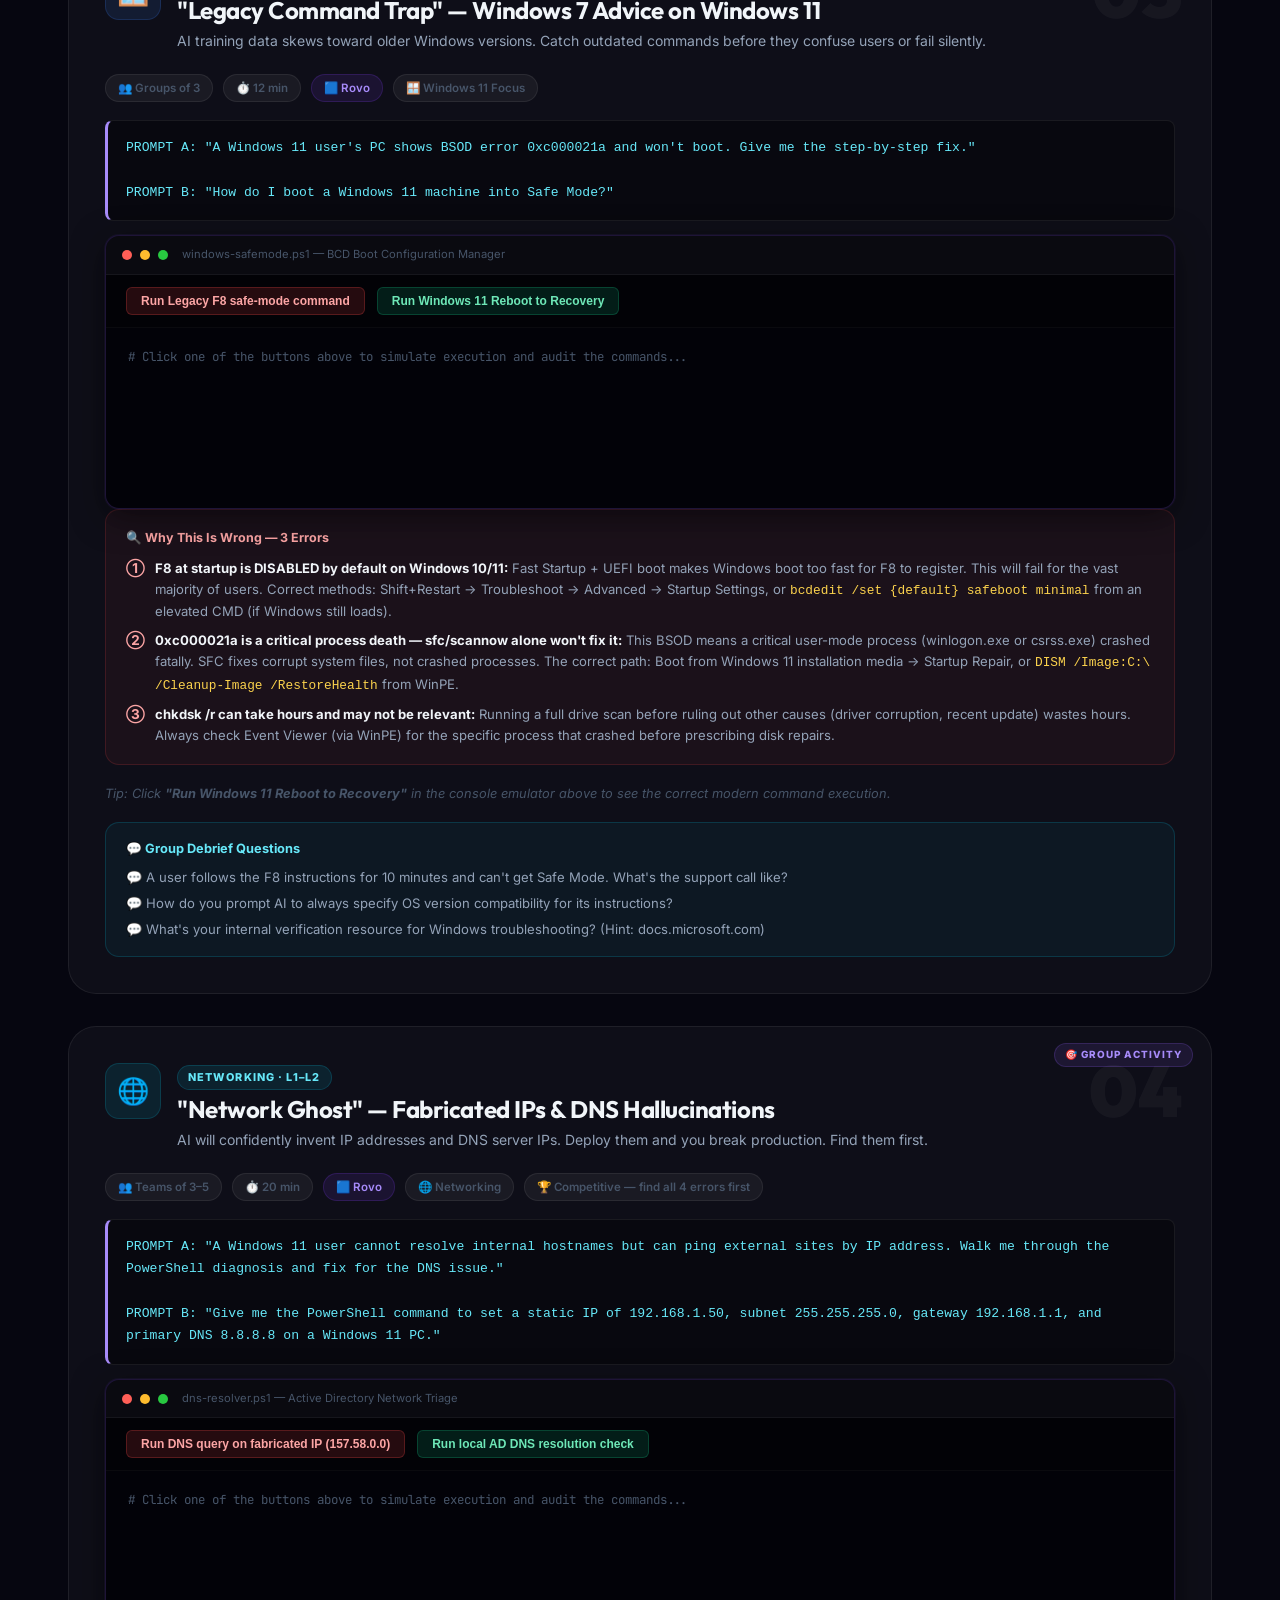
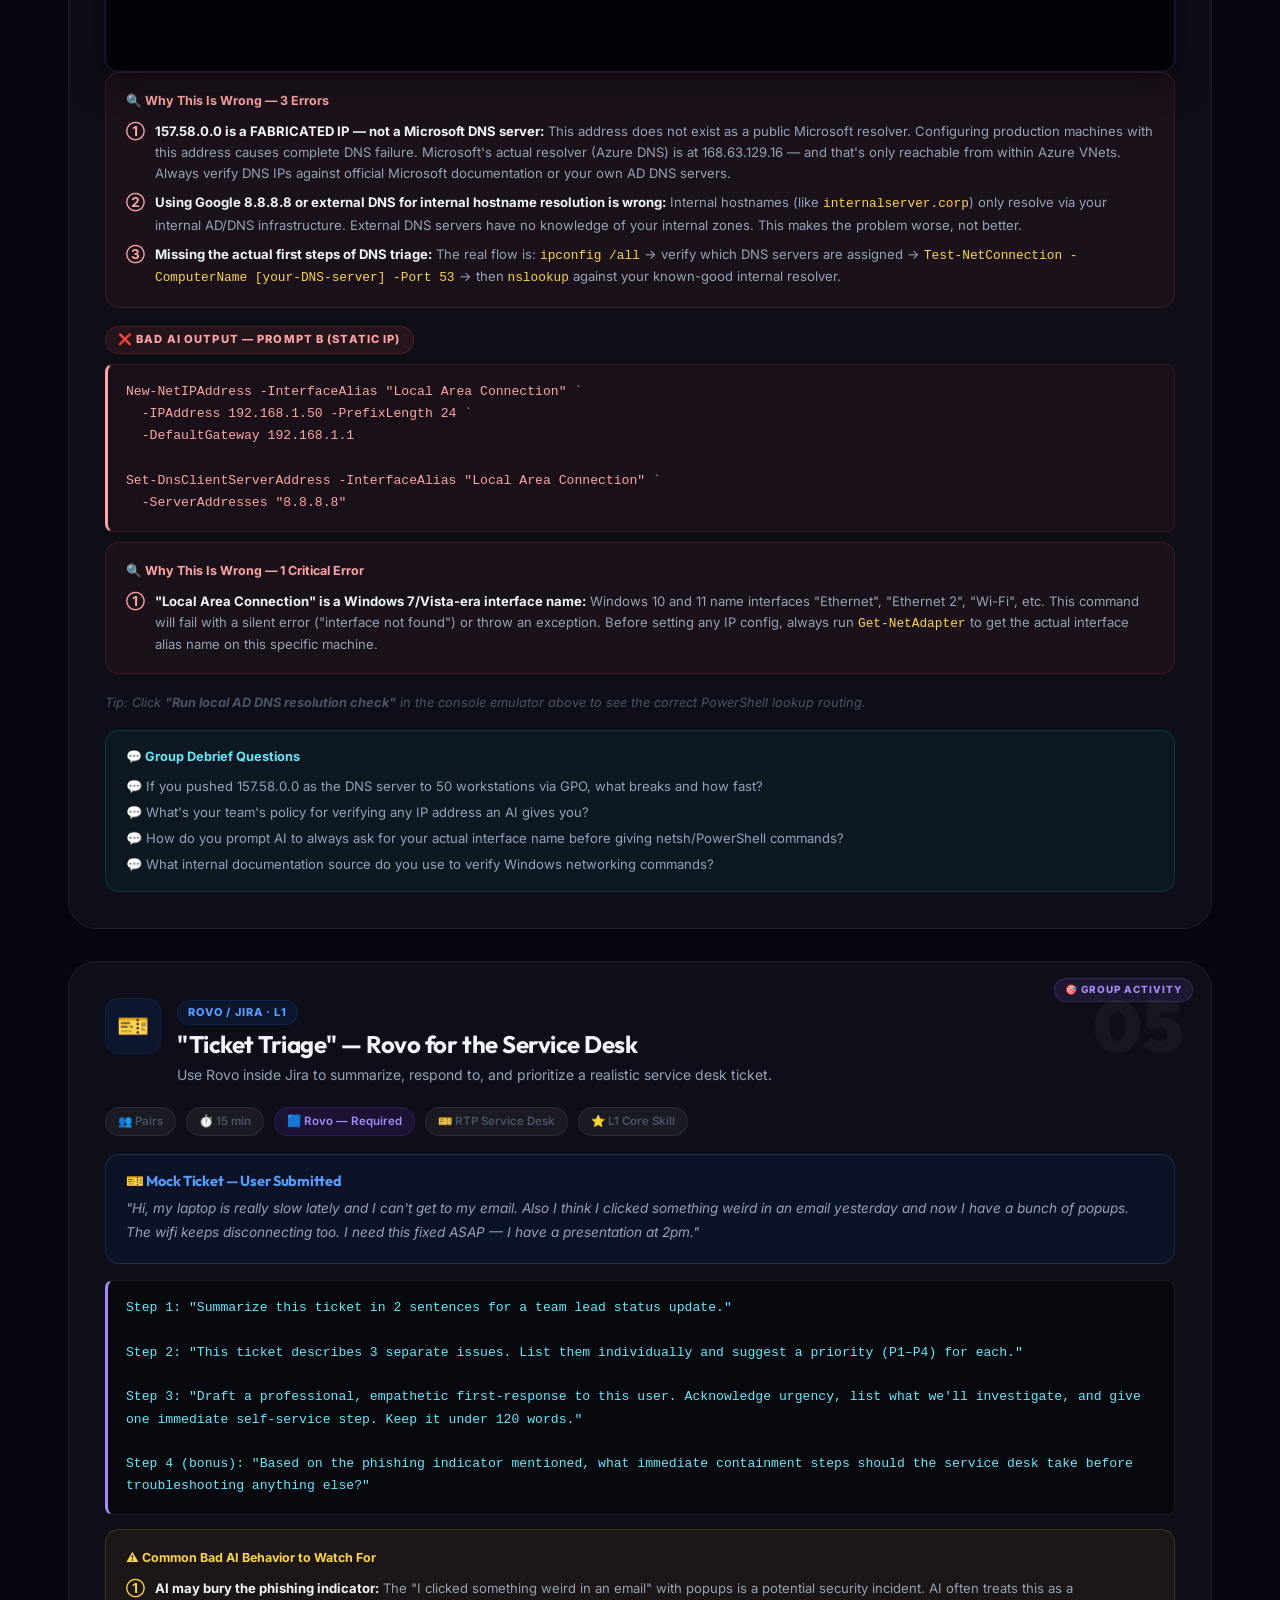
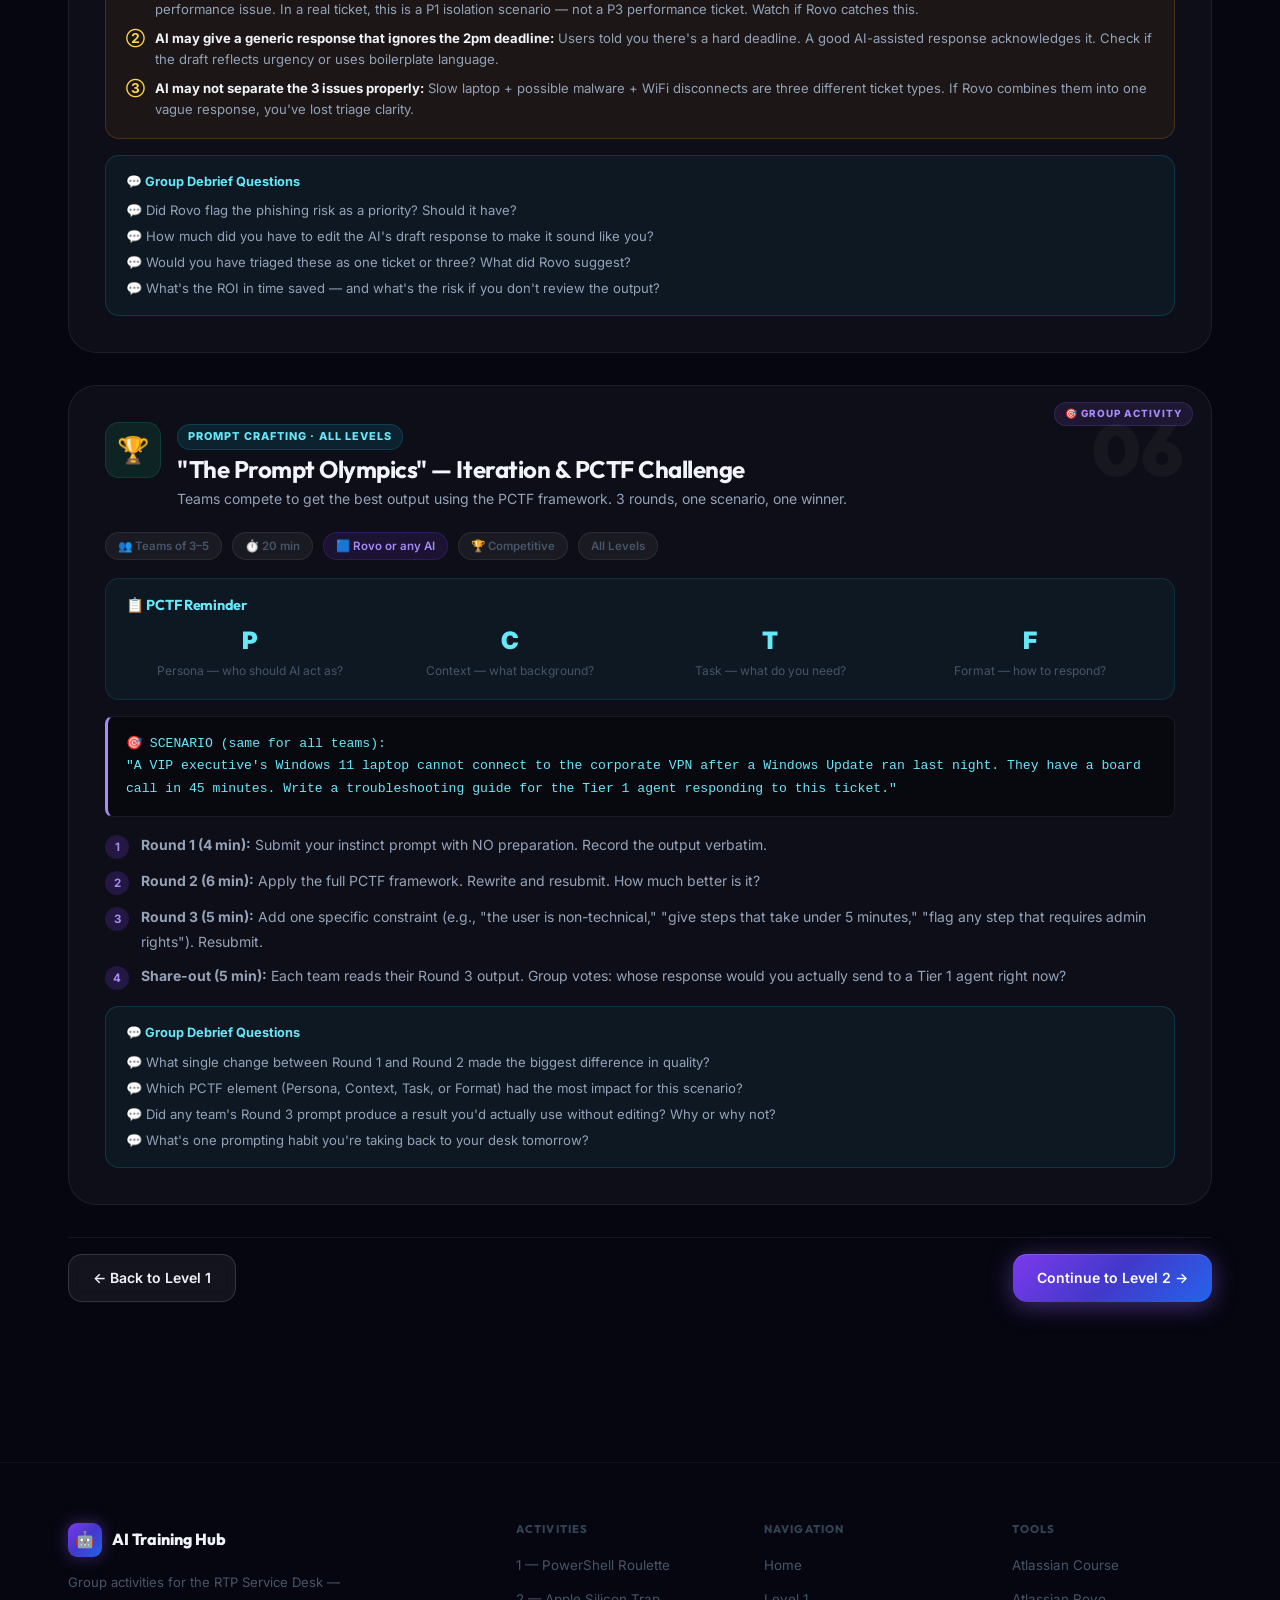
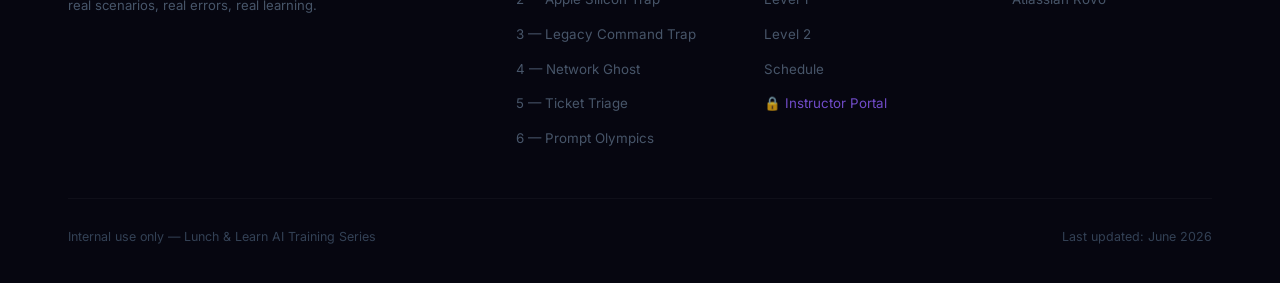
==== commit 3c5ab7f8: "Elite Overhaul: Interactive Prompt Playground, simulated CLI console terminals, and secure SHA-256 I" ====
--- a/activities.html
+++ b/activities.html
@@ -297,12 +297,22 @@
           "Write me a PowerShell script to find all Active Directory users who have not logged in for more than 30 days and disable their accounts. Then email me a list of who was disabled."
         </div>
 
-        <div class="bad-output-label">❌ Typical Bad AI Output</div>
-        <div class="bad-output">
-Get-ADUser -Filter {LastLogonDate -lt (Get-Date).AddDays(-30)} -Properties LastLogonDate |<br>
-&nbsp;&nbsp;Disable-ADAccount<br><br>
-Send-MailMessage -To "admin@company.com" -From "script@company.com" `<br>
-&nbsp;&nbsp;-SmtpServer "smtp.company.com" -Subject "Disabled Users" -Body $disabledUsers
+        <div class="terminal-sim">
+          <div class="terminal" id="act1-term">
+            <div class="terminal-titlebar">
+              <span class="terminal-dot red"></span>
+              <span class="terminal-dot yellow"></span>
+              <span class="terminal-dot green"></span>
+              <span class="terminal-label">powershell-roulette.ps1 — Simulated Active Directory Audit</span>
+            </div>
+            <div class="term-controls">
+              <button class="term-btn term-btn-diag">Run Bad AI Script (Diagnostic)</button>
+              <button class="term-btn term-btn-fix">Run Corrected Script (Safe Version)</button>
+            </div>
+            <div class="terminal-body" style="font-size:0.78rem;padding:18px 22px;min-height:220px;">
+              <span class="t-comment"># Click one of the options above to simulate execution and audit the results...</span>
+            </div>
+          </div>
         </div>
 
         <div class="why-wrong">
@@ -314,16 +324,8 @@
           </ul>
         </div>
 
-        <div class="correct-label">✅ Corrected Script (Safe Version)</div>
-        <div class="correct-output">
-# Get all users, filter in PowerShell (not in AD filter)<br>
-$cutoff = (Get-Date).AddDays(-30)<br>
-$staleUsers = Get-ADUser -Filter {Enabled -eq $true} -Properties LastLogonDate |<br>
-&nbsp;&nbsp;Where-Object { $_.LastLogonDate -lt $cutoff -and $_.LastLogonDate -ne $null }<br><br>
-# REVIEW before disabling — use -WhatIf first!<br>
-$staleUsers | Disable-ADAccount -WhatIf<br><br>
-# After review, remove -WhatIf to execute:<br>
-# $staleUsers | Disable-ADAccount
+        <div style="margin-top:18px;">
+          <p style="font-size:0.8rem;color:var(--text-muted);"><em>Tip: Click <strong>"Run Corrected Script (Safe Version)"</strong> in the console emulator above to see how the corrected script behaves with <code>-WhatIf</code> enabled.</em></p>
         </div>
 
         <div class="debrief">
@@ -363,12 +365,22 @@
           PROMPT B: "How do I reset the NVRAM on a 2023 MacBook Pro?"
         </div>
 
-        <div class="bad-output-label">❌ Bad AI Output — Prompt A</div>
-        <div class="bad-output">
-          "Step 1: Restart your Mac and test Bluetooth again.<br>
-          Step 2: Remove device pairings from Bluetooth settings.<br>
-          Step 3: Reset the SMC (System Management Controller). Shut down your Mac completely. Hold <strong>Shift + Control + Option</strong> on the left keyboard, then simultaneously press the <strong>Power button</strong> for 10 seconds. Release all keys, then power on normally. This resets Bluetooth hardware state.<br>
-          Step 4: Reset NVRAM by holding <strong>⌘ + ⌥ + P + R</strong> at startup for 20 seconds."
+        <div class="terminal-sim">
+          <div class="terminal" id="act2-term">
+            <div class="terminal-titlebar">
+              <span class="terminal-dot red"></span>
+              <span class="terminal-dot yellow"></span>
+              <span class="terminal-dot green"></span>
+              <span class="terminal-label">macos-triage.sh — Apple Silicon Platform Audit</span>
+            </div>
+            <div class="term-controls">
+              <button class="term-btn term-btn-diag">Run Intel SMC command on M2 Mac</button>
+              <button class="term-btn term-btn-fix">Run Apple Silicon Bluetooth Fix</button>
+            </div>
+            <div class="terminal-body" style="font-size:0.78rem;padding:18px 22px;min-height:180px;">
+              <span class="t-comment"># Click one of the buttons above to simulate execution and audit the commands...</span>
+            </div>
+          </div>
         </div>
 
         <div class="why-wrong">
@@ -380,13 +392,8 @@
           </ul>
         </div>
 
-        <div class="correct-label">✅ Correct Steps for Apple Silicon Macs</div>
-        <div class="correct-output">
-          1. Option + click Bluetooth icon in menu bar → "Reset the Bluetooth module"<br>
-          2. If still failing: System Settings → Bluetooth → turn off, wait 10s, turn on<br>
-          3. Remove & re-pair the affected device<br>
-          4. If persistent: delete ~/Library/Preferences/com.apple.Bluetooth.plist → reboot<br>
-          5. Last resort: Safe Mode boot (hold Power until "Loading startup options") to test
+        <div style="margin-top:18px;">
+          <p style="font-size:0.8rem;color:var(--text-muted);"><em>Tip: Click <strong>"Run Apple Silicon Bluetooth Fix"</strong> in the console emulator above to see the output of resetting plist configurations.</em></p>
         </div>
 
         <div class="debrief">
@@ -424,15 +431,22 @@
           PROMPT B: "How do I boot a Windows 11 machine into Safe Mode?"
         </div>
 
-        <div class="bad-output-label">❌ Bad AI Output — Both Prompts Combined</div>
-        <div class="bad-output">
-          "To fix 0xc000021a:<br>
-          Step 1: Press F8 immediately during startup to access Safe Mode options.<br>
-          Step 2: Select 'Safe Mode with Command Prompt'.<br>
-          Step 3: Run: <strong>sfc /scannow</strong><br>
-          Step 4: Run: <strong>chkdsk C: /f /r</strong> — press Y to schedule on reboot.<br>
-          Step 5: Restart and the issue should be resolved.<br><br>
-          To boot into Safe Mode on Windows 11: press F8 at startup."
+        <div class="terminal-sim">
+          <div class="terminal" id="act3-term">
+            <div class="terminal-titlebar">
+              <span class="terminal-dot red"></span>
+              <span class="terminal-dot yellow"></span>
+              <span class="terminal-dot green"></span>
+              <span class="terminal-label">windows-safemode.ps1 — BCD Boot Configuration Manager</span>
+            </div>
+            <div class="term-controls">
+              <button class="term-btn term-btn-diag">Run Legacy F8 safe-mode command</button>
+              <button class="term-btn term-btn-fix">Run Windows 11 Reboot to Recovery</button>
+            </div>
+            <div class="terminal-body" style="font-size:0.78rem;padding:18px 22px;min-height:180px;">
+              <span class="t-comment"># Click one of the buttons above to simulate execution and audit the commands...</span>
+            </div>
+          </div>
         </div>
 
         <div class="why-wrong">
@@ -444,12 +458,8 @@
           </ul>
         </div>
 
-        <div class="correct-label">✅ Correct Windows 11 Safe Mode Entry</div>
-        <div class="correct-output">
-          Option 1 (if Windows loads): Settings → System → Recovery → Advanced Startup → Restart Now<br>
-          Option 2 (from login screen): Shift + click Restart → Troubleshoot → Advanced Options → Startup Settings<br>
-          Option 3 (PowerShell, elevated): shutdown /r /o /f /t 00<br>
-          Option 4 (if fully unbootable): Boot from Win11 USB → Troubleshoot → Advanced Options → Startup Settings
+        <div style="margin-top:18px;">
+          <p style="font-size:0.8rem;color:var(--text-muted);"><em>Tip: Click <strong>"Run Windows 11 Reboot to Recovery"</strong> in the console emulator above to see the correct modern command execution.</em></p>
         </div>
 
         <div class="debrief">
@@ -488,16 +498,22 @@
           PROMPT B: "Give me the PowerShell command to set a static IP of 192.168.1.50, subnet 255.255.255.0, gateway 192.168.1.1, and primary DNS 8.8.8.8 on a Windows 11 PC."
         </div>
 
-        <div class="bad-output-label">❌ Bad AI Output — Prompt A (DNS Triage)</div>
-        <div class="bad-output">
-          ipconfig /flushdns<br><br>
-          # Check current DNS:<br>
-          nslookup internalserver.corp 157.58.0.0<br><br>
-          # Set Microsoft's enterprise DNS fallback:<br>
-          Set-DnsClientServerAddress -InterfaceAlias "Ethernet" `<br>
-          &nbsp;&nbsp;-ServerAddresses ("157.58.0.0","157.58.0.1")<br><br>
-          # Test resolution:<br>
-          Resolve-DnsName -Name internalserver.corp -Type A
+        <div class="terminal-sim">
+          <div class="terminal" id="act4-term">
+            <div class="terminal-titlebar">
+              <span class="terminal-dot red"></span>
+              <span class="terminal-dot yellow"></span>
+              <span class="terminal-dot green"></span>
+              <span class="terminal-label">dns-resolver.ps1 — Active Directory Network Triage</span>
+            </div>
+            <div class="term-controls">
+              <button class="term-btn term-btn-diag">Run DNS query on fabricated IP (157.58.0.0)</button>
+              <button class="term-btn term-btn-fix">Run local AD DNS resolution check</button>
+            </div>
+            <div class="terminal-body" style="font-size:0.78rem;padding:18px 22px;min-height:200px;">
+              <span class="t-comment"># Click one of the buttons above to simulate execution and audit the commands...</span>
+            </div>
+          </div>
         </div>
 
         <div class="why-wrong">
@@ -525,16 +541,8 @@
           </ul>
         </div>
 
-        <div class="correct-label">✅ Safe DNS Triage Flow (PowerShell)</div>
-        <div class="correct-output">
-          # Step 1: See current adapter names<br>
-          Get-NetAdapter | Select-Object Name, Status<br><br>
-          # Step 2: Check assigned DNS servers<br>
-          Get-DnsClientServerAddress -AddressFamily IPv4<br><br>
-          # Step 3: Test connectivity to YOUR internal DNS server<br>
-          Test-NetConnection -ComputerName 10.0.0.10 -Port 53<br><br>
-          # Step 4: Query internal name against internal DNS<br>
-          Resolve-DnsName -Name internalserver.corp -Server 10.0.0.10
+        <div style="margin-top:18px;">
+          <p style="font-size:0.8rem;color:var(--text-muted);"><em>Tip: Click <strong>"Run local AD DNS resolution check"</strong> in the console emulator above to see the correct PowerShell lookup routing.</em></p>
         </div>
 
         <div class="debrief">
@@ -693,6 +701,7 @@
             <li><a href="level1.html">Level 1</a></li>
             <li><a href="level2.html">Level 2</a></li>
             <li><a href="schedule.html">Schedule</a></li>
+            <li><a href="instructor.html" style="color:rgba(139,92,246,0.8);"><span style="margin-right:4px;">🔒</span>Instructor Portal</a></li>
           </ul>
         </div>
         <div class="footer-col">
--- a/style.css
+++ b/style.css
@@ -1,56 +1,84 @@
 /* ============================================================
-   LUNCH & LEARN AI TRAINING — Global Design System
+   AI TRAINING HUB — Premium Design System v2
+   High-tech dark theme · Glassmorphism · Neon accents
    ============================================================ */
 
-@import url('https://fonts.googleapis.com/css2?family=Inter:wght@300;400;500;600;700;800;900&family=Outfit:wght@300;400;600;700;800&display=swap');
+@import url('https://fonts.googleapis.com/css2?family=Inter:wght@300;400;500;600;700;800;900&family=Outfit:wght@300;400;600;700;800;900&family=JetBrains+Mono:wght@400;500;600&display=swap');
 
 /* ── CSS Variables ─────────────────────────────────────────── */
 :root {
-  --bg-base:        #08080f;
-  --bg-surface:     #0f0f1a;
-  --bg-card:        rgba(255, 255, 255, 0.04);
-  --bg-card-hover:  rgba(255, 255, 255, 0.07);
-  --border:         rgba(255, 255, 255, 0.08);
-  --border-glow:    rgba(124, 58, 237, 0.4);
-
-  --primary:        #7c3aed;
-  --primary-light:  #a78bfa;
-  --primary-glow:   rgba(124, 58, 237, 0.25);
-  --secondary:      #2563eb;
-  --secondary-light:#60a5fa;
-  --accent:         #06b6d4;
-  --accent-light:   #67e8f9;
-  --atlassian:      #0052cc;
-  --atlassian-light:#579dff;
-  --google:         #4285f4;
-  --anthropic:      #d4a373;
-
-  --text-primary:   #f0f0ff;
-  --text-secondary: #a0a0bc;
-  --text-muted:     #606080;
-
-  --gradient-hero:  linear-gradient(135deg, #1a0533 0%, #0a1628 50%, #001a2e 100%);
-  --gradient-card:  linear-gradient(135deg, rgba(124,58,237,0.08) 0%, rgba(6,182,212,0.05) 100%);
-  --gradient-cta:   linear-gradient(135deg, #7c3aed 0%, #2563eb 100%);
-  --gradient-text:  linear-gradient(135deg, #a78bfa, #60a5fa, #67e8f9);
-
-  --radius-sm:  6px;
-  --radius-md:  12px;
+  --bg-base:         #060610;
+  --bg-surface:      #0a0a1a;
+  --bg-elevated:     #0f0f22;
+  --bg-card:         rgba(255,255,255,0.035);
+  --bg-card-hover:   rgba(255,255,255,0.065);
+  --bg-glass:        rgba(10,10,30,0.6);
+
+  --border:          rgba(255,255,255,0.07);
+  --border-subtle:   rgba(255,255,255,0.04);
+  --border-bright:   rgba(255,255,255,0.14);
+
+  --primary:         #8b5cf6;
+  --primary-dim:     #6d28d9;
+  --primary-light:   #a78bfa;
+  --primary-glow:    rgba(139,92,246,0.35);
+  --primary-glow-sm: rgba(139,92,246,0.15);
+
+  --secondary:       #3b82f6;
+  --secondary-light: #60a5fa;
+  --secondary-glow:  rgba(59,130,246,0.3);
+
+  --accent:          #06b6d4;
+  --accent-light:    #67e8f9;
+  --accent-glow:     rgba(6,182,212,0.3);
+
+  --green:           #10b981;
+  --green-light:     #6ee7b7;
+  --green-glow:      rgba(16,185,129,0.3);
+
+  --amber:           #f59e0b;
+  --amber-light:     #fcd34d;
+  --red-light:       #fca5a5;
+
+  --atlassian:       #0052cc;
+  --atlassian-light: #579dff;
+  --atlassian-glow:  rgba(0,82,204,0.3);
+
+  --text-primary:    #f1f5f9;
+  --text-secondary:  #94a3b8;
+  --text-muted:      #475569;
+  --text-dim:        #334155;
+
+  --gradient-hero:   radial-gradient(ellipse at 30% 50%, #1a0a3e 0%, #060610 60%),
+                     radial-gradient(ellipse at 80% 20%, #0a1628 0%, transparent 60%);
+  --gradient-primary: linear-gradient(135deg, #8b5cf6 0%, #6d28d9 100%);
+  --gradient-cta:    linear-gradient(135deg, #7c3aed 0%, #4338ca 50%, #2563eb 100%);
+  --gradient-text:   linear-gradient(135deg, #a78bfa 0%, #60a5fa 50%, #67e8f9 100%);
+  --gradient-card:   linear-gradient(135deg, rgba(139,92,246,0.06) 0%, rgba(6,182,212,0.03) 100%);
+  --gradient-atl:    linear-gradient(135deg, rgba(0,82,204,0.15) 0%, rgba(87,157,255,0.05) 100%);
+
+  --radius-xs:  4px;
+  --radius-sm:  8px;
+  --radius-md:  14px;
   --radius-lg:  20px;
-  --radius-xl:  32px;
-
-  --shadow-card: 0 4px 24px rgba(0,0,0,0.4), 0 1px 4px rgba(0,0,0,0.3);
-  --shadow-glow: 0 0 40px rgba(124, 58, 237, 0.15);
-
-  --transition: all 0.25s cubic-bezier(0.4, 0, 0.2, 1);
-  --transition-slow: all 0.4s cubic-bezier(0.4, 0, 0.2, 1);
-}
-
-/* ── Reset & Base ───────────────────────────────────────────── */
+  --radius-xl:  28px;
+  --radius-2xl: 40px;
+
+  --shadow-sm:   0 2px 8px rgba(0,0,0,0.4);
+  --shadow-md:   0 8px 32px rgba(0,0,0,0.5);
+  --shadow-lg:   0 24px 64px rgba(0,0,0,0.6);
+  --shadow-glow-sm: 0 0 20px rgba(139,92,246,0.2);
+  --shadow-glow:    0 0 40px rgba(139,92,246,0.25);
+  --shadow-glow-lg: 0 0 80px rgba(139,92,246,0.2);
+
+  --transition:      all 0.2s cubic-bezier(0.4,0,0.2,1);
+  --transition-slow: all 0.4s cubic-bezier(0.4,0,0.2,1);
+  --transition-spring: all 0.5s cubic-bezier(0.34,1.56,0.64,1);
+}
+
+/* ── Reset ──────────────────────────────────────────────────── */
 *, *::before, *::after { box-sizing: border-box; margin: 0; padding: 0; }
-
 html { scroll-behavior: smooth; font-size: 16px; }
-
 body {
   font-family: 'Inter', system-ui, sans-serif;
   background-color: var(--bg-base);
@@ -58,39 +86,48 @@
   line-height: 1.6;
   min-height: 100vh;
   overflow-x: hidden;
-}
-
-/* Ambient background animation */
+  -webkit-font-smoothing: antialiased;
+}
+
+/* ── Global background ──────────────────────────────────────── */
 body::before {
   content: '';
-  position: fixed;
-  top: -50%;
-  left: -50%;
-  width: 200%;
-  height: 200%;
+  position: fixed; inset: 0;
   background:
-    radial-gradient(ellipse at 20% 20%, rgba(124,58,237,0.06) 0%, transparent 50%),
-    radial-gradient(ellipse at 80% 80%, rgba(6,182,212,0.04) 0%, transparent 50%),
-    radial-gradient(ellipse at 60% 10%, rgba(37,99,235,0.05) 0%, transparent 40%);
+    radial-gradient(ellipse 80% 60% at 20% 10%, rgba(139,92,246,0.07) 0%, transparent 60%),
+    radial-gradient(ellipse 60% 50% at 85% 85%, rgba(6,182,212,0.05) 0%, transparent 55%),
+    radial-gradient(ellipse 50% 40% at 60% 40%, rgba(59,130,246,0.04) 0%, transparent 50%);
   pointer-events: none;
   z-index: 0;
-  animation: ambientShift 20s ease-in-out infinite alternate;
-}
-
-@keyframes ambientShift {
-  0%   { transform: translate(0,0) rotate(0deg); }
-  100% { transform: translate(2%, 2%) rotate(2deg); }
+  animation: ambientPulse 15s ease-in-out infinite alternate;
+}
+
+@keyframes ambientPulse {
+  0%   { opacity: 0.8; transform: scale(1); }
+  100% { opacity: 1;   transform: scale(1.05); }
+}
+
+/* Dot grid overlay */
+body::after {
+  content: '';
+  position: fixed; inset: 0;
+  background-image: radial-gradient(rgba(255,255,255,0.03) 1px, transparent 1px);
+  background-size: 32px 32px;
+  pointer-events: none;
+  z-index: 0;
 }
 
 /* ── Typography ─────────────────────────────────────────────── */
-h1, h2, h3, h4 { font-family: 'Outfit', sans-serif; line-height: 1.2; }
-h1 { font-size: clamp(2rem, 5vw, 3.5rem); font-weight: 800; }
-h2 { font-size: clamp(1.5rem, 3vw, 2.25rem); font-weight: 700; }
-h3 { font-size: clamp(1.1rem, 2vw, 1.4rem); font-weight: 600; }
-h4 { font-size: 1rem; font-weight: 600; }
+h1,h2,h3,h4,h5 { font-family: 'Outfit', sans-serif; line-height: 1.15; letter-spacing: -0.02em; }
+h1 { font-size: clamp(2.4rem, 5.5vw, 4rem); font-weight: 900; }
+h2 { font-size: clamp(1.6rem, 3.5vw, 2.5rem); font-weight: 800; }
+h3 { font-size: clamp(1.15rem, 2vw, 1.5rem); font-weight: 700; }
+h4 { font-size: 1.05rem; font-weight: 700; }
+h5 { font-size: 0.85rem; font-weight: 700; }
 p  { color: var(--text-secondary); line-height: 1.75; }
 a  { color: var(--primary-light); text-decoration: none; transition: var(--transition); }
 a:hover { color: var(--accent-light); }
+code { font-family: 'JetBrains Mono', monospace; font-size: 0.85em; }
 
 .gradient-text {
   background: var(--gradient-text);
@@ -99,406 +136,156 @@
   background-clip: text;
 }
 
+.text-glow {
+  text-shadow: 0 0 30px rgba(139,92,246,0.5), 0 0 60px rgba(139,92,246,0.2);
+}
+
 /* ── Layout ─────────────────────────────────────────────────── */
-.container {
-  max-width: 1200px;
-  margin: 0 auto;
-  padding: 0 24px;
+.container { max-width: 1200px; margin: 0 auto; padding: 0 28px; position: relative; z-index: 1; }
+.section { padding: 100px 0; }
+.section-sm { padding: 60px 0; }
+
+/* ── Glassmorphism ──────────────────────────────────────────── */
+.glass {
+  background: var(--bg-glass);
+  backdrop-filter: blur(20px);
+  -webkit-backdrop-filter: blur(20px);
+  border: 1px solid var(--border);
+}
+
+/* ── Animated gradient border ───────────────────────────────── */
+.gradient-border {
   position: relative;
-  z-index: 1;
-}
-
-.section { padding: 80px 0; }
-.section-sm { padding: 48px 0; }
+  background: var(--bg-card);
+  border-radius: var(--radius-lg);
+}
+.gradient-border::before {
+  content: '';
+  position: absolute; inset: -1px;
+  border-radius: inherit;
+  background: linear-gradient(135deg, rgba(139,92,246,0.4), rgba(6,182,212,0.2), rgba(59,130,246,0.3));
+  z-index: -1;
+  opacity: 0;
+  transition: opacity 0.3s ease;
+}
+.gradient-border:hover::before { opacity: 1; }
 
 /* ── Navigation ─────────────────────────────────────────────── */
 .navbar {
-  position: fixed;
-  top: 0;
-  left: 0;
-  right: 0;
-  z-index: 1000;
-  background: rgba(8,8,15,0.8);
-  backdrop-filter: blur(20px);
-  -webkit-backdrop-filter: blur(20px);
-  border-bottom: 1px solid var(--border);
+  position: fixed; top: 0; left: 0; right: 0; z-index: 1000;
+  padding: 0;
+  background: rgba(6,6,16,0.7);
+  backdrop-filter: blur(24px);
+  -webkit-backdrop-filter: blur(24px);
+  border-bottom: 1px solid var(--border-subtle);
   transition: var(--transition);
 }
-
 .navbar.scrolled {
-  background: rgba(8,8,15,0.95);
-  border-bottom-color: rgba(124,58,237,0.2);
-  box-shadow: 0 4px 30px rgba(0,0,0,0.5);
-}
-
+  background: rgba(6,6,16,0.92);
+  border-bottom-color: rgba(139,92,246,0.15);
+  box-shadow: 0 4px 40px rgba(0,0,0,0.6), 0 0 0 1px rgba(139,92,246,0.05);
+}
 .nav-inner {
-  display: flex;
-  align-items: center;
-  justify-content: space-between;
-  padding: 16px 24px;
-  max-width: 1200px;
-  margin: 0 auto;
-}
-
+  display: flex; align-items: center; justify-content: space-between;
+  padding: 14px 28px; max-width: 1200px; margin: 0 auto;
+}
 .nav-logo {
-  display: flex;
-  align-items: center;
-  gap: 10px;
-  font-family: 'Outfit', sans-serif;
-  font-weight: 700;
-  font-size: 1rem;
-  color: var(--text-primary);
-  text-decoration: none;
-}
-
+  display: flex; align-items: center; gap: 10px;
+  font-family: 'Outfit', sans-serif; font-weight: 800; font-size: 1rem;
+  color: var(--text-primary); text-decoration: none;
+}
 .nav-logo-icon {
-  width: 32px;
-  height: 32px;
+  width: 34px; height: 34px;
   background: var(--gradient-cta);
-  border-radius: 8px;
-  display: flex;
-  align-items: center;
-  justify-content: center;
-  font-size: 16px;
-  flex-shrink: 0;
-}
-
-.nav-links {
-  display: flex;
-  align-items: center;
-  gap: 4px;
-  list-style: none;
-}
-
+  border-radius: 9px;
+  display: flex; align-items: center; justify-content: center;
+  font-size: 16px; flex-shrink: 0;
+  box-shadow: 0 0 16px rgba(139,92,246,0.4);
+}
+.nav-links { display: flex; align-items: center; gap: 2px; list-style: none; }
 .nav-links a {
-  padding: 8px 14px;
-  border-radius: var(--radius-sm);
-  color: var(--text-secondary);
-  font-size: 0.875rem;
-  font-weight: 500;
-  transition: var(--transition);
-  white-space: nowrap;
-}
-
-.nav-links a:hover,
-.nav-links a.active {
-  color: var(--text-primary);
-  background: var(--bg-card-hover);
-}
-
-.nav-links a.active {
-  color: var(--primary-light);
-}
-
+  padding: 7px 13px; border-radius: var(--radius-sm);
+  color: var(--text-muted); font-size: 0.835rem; font-weight: 500;
+  transition: var(--transition); white-space: nowrap;
+}
+.nav-links a:hover { color: var(--text-primary); background: rgba(255,255,255,0.05); }
+.nav-links a.active { color: var(--primary-light); background: rgba(139,92,246,0.1); }
 .nav-badge {
-  display: inline-flex;
-  align-items: center;
-  gap: 4px;
-  background: rgba(124,58,237,0.15);
-  border: 1px solid rgba(124,58,237,0.3);
-  color: var(--primary-light);
-  font-size: 0.7rem;
-  font-weight: 600;
-  padding: 2px 7px;
-  border-radius: 999px;
-  vertical-align: middle;
-  margin-left: 4px;
-}
-
-/* Mobile menu */
+  display: inline-flex; align-items: center;
+  background: rgba(139,92,246,0.15); border: 1px solid rgba(139,92,246,0.25);
+  color: var(--primary-light); font-size: 0.65rem; font-weight: 700;
+  padding: 1px 6px; border-radius: 999px; vertical-align: middle; margin-left: 3px;
+}
 .nav-toggle {
-  display: none;
-  flex-direction: column;
-  gap: 5px;
-  cursor: pointer;
-  padding: 4px;
-  background: none;
-  border: none;
-}
-.nav-toggle span {
-  display: block;
-  width: 22px;
-  height: 2px;
-  background: var(--text-secondary);
-  border-radius: 2px;
-  transition: var(--transition);
-}
-
-/* ── Hero ────────────────────────────────────────────────────── */
-.hero {
-  min-height: 100vh;
-  display: flex;
-  align-items: center;
-  background: var(--gradient-hero);
-  padding-top: 80px;
-  position: relative;
-  overflow: hidden;
-}
-
-.hero::after {
-  content: '';
-  position: absolute;
-  bottom: 0;
-  left: 0;
-  right: 0;
-  height: 120px;
-  background: linear-gradient(to bottom, transparent, var(--bg-base));
-  pointer-events: none;
-}
-
-.hero-grid {
-  display: grid;
-  grid-template-columns: 1fr 1fr;
-  gap: 60px;
-  align-items: center;
-  padding: 60px 0;
-}
-
-.hero-eyebrow {
-  display: inline-flex;
-  align-items: center;
-  gap: 8px;
-  background: rgba(124,58,237,0.12);
-  border: 1px solid rgba(124,58,237,0.3);
-  border-radius: 999px;
-  padding: 6px 14px;
-  font-size: 0.8rem;
-  font-weight: 600;
-  color: var(--primary-light);
-  margin-bottom: 24px;
-  animation: fadeInDown 0.6s ease both;
-}
-
-.hero-eyebrow::before {
-  content: '';
-  width: 6px;
-  height: 6px;
-  border-radius: 50%;
-  background: var(--primary-light);
-  animation: pulse 2s ease infinite;
-}
-
-@keyframes pulse {
-  0%, 100% { opacity: 1; transform: scale(1); }
-  50%       { opacity: 0.5; transform: scale(0.7); }
-}
-
-.hero h1 { margin-bottom: 20px; animation: fadeInDown 0.6s 0.1s ease both; }
-.hero .hero-subtitle {
-  font-size: 1.15rem;
-  color: var(--text-secondary);
-  margin-bottom: 32px;
-  animation: fadeInDown 0.6s 0.2s ease both;
-}
-
-.hero-intro {
-  background: var(--bg-card);
-  border: 1px solid var(--border);
-  border-radius: var(--radius-md);
-  padding: 20px 24px;
-  margin-bottom: 36px;
-  font-style: italic;
-  color: var(--text-secondary);
-  position: relative;
-  animation: fadeInDown 0.6s 0.3s ease both;
-}
-
-.hero-intro::before {
-  content: '"';
-  position: absolute;
-  top: -10px;
-  left: 16px;
-  font-size: 3rem;
-  color: var(--primary);
-  font-family: Georgia, serif;
-  line-height: 1;
-}
-
-.hero-phases {
-  display: flex;
-  gap: 12px;
-  margin-bottom: 12px;
-  flex-wrap: wrap;
-}
-
-.phase-pill {
-  display: flex;
-  align-items: center;
-  gap: 8px;
-  padding: 8px 16px;
-  border-radius: 999px;
-  font-size: 0.8rem;
-  font-weight: 600;
-  border: 1px solid;
-}
-
-.phase-pill.active {
-  background: rgba(124,58,237,0.15);
-  border-color: rgba(124,58,237,0.4);
-  color: var(--primary-light);
-}
-
-.phase-pill.upcoming {
-  background: rgba(37,99,235,0.1);
-  border-color: rgba(37,99,235,0.3);
-  color: var(--secondary-light);
-}
-
-.phase-pill .dot {
-  width: 6px;
-  height: 6px;
-  border-radius: 50%;
-}
-
-.phase-pill.active .dot { background: var(--primary-light); animation: pulse 2s infinite; }
-.phase-pill.upcoming .dot { background: var(--secondary-light); opacity: 0.5; }
-
-.hero-ctas {
-  display: flex;
-  gap: 14px;
-  flex-wrap: wrap;
-  animation: fadeInUp 0.6s 0.4s ease both;
-}
+  display: none; flex-direction: column; gap: 5px;
+  cursor: pointer; padding: 4px; background: none; border: none;
+}
+.nav-toggle span { display: block; width: 22px; height: 2px; background: var(--text-muted); border-radius: 2px; transition: var(--transition); }
 
 /* ── Buttons ─────────────────────────────────────────────────── */
 .btn {
-  display: inline-flex;
-  align-items: center;
-  gap: 8px;
-  padding: 12px 24px;
-  border-radius: var(--radius-md);
-  font-family: 'Inter', sans-serif;
-  font-size: 0.9rem;
-  font-weight: 600;
-  cursor: pointer;
-  transition: var(--transition);
-  border: none;
-  text-decoration: none;
-  white-space: nowrap;
-}
+  display: inline-flex; align-items: center; gap: 8px;
+  padding: 12px 24px; border-radius: var(--radius-md);
+  font-family: 'Inter', sans-serif; font-size: 0.875rem; font-weight: 600;
+  cursor: pointer; transition: var(--transition-spring); border: none;
+  text-decoration: none; white-space: nowrap; position: relative; overflow: hidden;
+}
+.btn::after {
+  content: ''; position: absolute; inset: 0;
+  background: linear-gradient(135deg, rgba(255,255,255,0.1), transparent);
+  opacity: 0; transition: opacity 0.2s;
+}
+.btn:hover::after { opacity: 1; }
 
 .btn-primary {
-  background: var(--gradient-cta);
+  background: var(--gradient-cta); color: #fff;
+  box-shadow: 0 4px 24px rgba(139,92,246,0.45), inset 0 1px 0 rgba(255,255,255,0.15);
+}
+.btn-primary:hover {
+  transform: translateY(-2px) scale(1.02);
+  box-shadow: 0 8px 40px rgba(139,92,246,0.55), inset 0 1px 0 rgba(255,255,255,0.2);
   color: #fff;
-  box-shadow: 0 4px 20px rgba(124,58,237,0.4);
-}
-.btn-primary:hover {
-  transform: translateY(-2px);
-  box-shadow: 0 8px 32px rgba(124,58,237,0.5);
-  color: #fff;
 }
 
 .btn-secondary {
-  background: var(--bg-card);
-  color: var(--text-primary);
-  border: 1px solid var(--border);
+  background: rgba(255,255,255,0.06); color: var(--text-primary);
+  border: 1px solid var(--border-bright); backdrop-filter: blur(8px);
 }
 .btn-secondary:hover {
-  background: var(--bg-card-hover);
-  border-color: rgba(124,58,237,0.3);
-  transform: translateY(-2px);
-  color: var(--text-primary);
+  background: rgba(255,255,255,0.1); border-color: rgba(139,92,246,0.4);
+  transform: translateY(-2px); color: var(--text-primary);
+  box-shadow: var(--shadow-glow-sm);
 }
 
 .btn-outline {
-  background: transparent;
-  color: var(--primary-light);
-  border: 1px solid rgba(124,58,237,0.4);
+  background: transparent; color: var(--primary-light);
+  border: 1px solid rgba(139,92,246,0.35);
 }
 .btn-outline:hover {
-  background: rgba(124,58,237,0.1);
-  color: var(--primary-light);
-  transform: translateY(-2px);
+  background: rgba(139,92,246,0.1); color: var(--primary-light);
+  transform: translateY(-2px); box-shadow: var(--shadow-glow-sm);
 }
 
 .btn-atlassian {
-  background: linear-gradient(135deg, #0052cc, #0065ff);
-  color: #fff;
-  box-shadow: 0 4px 20px rgba(0,82,204,0.4);
+  background: linear-gradient(135deg, #0052cc, #1565c0);
+  color: #fff; box-shadow: 0 4px 24px rgba(0,82,204,0.45);
 }
 .btn-atlassian:hover {
-  transform: translateY(-2px);
-  box-shadow: 0 8px 32px rgba(0,82,204,0.5);
-  color: #fff;
-}
-
-.btn-sm {
-  padding: 8px 16px;
-  font-size: 0.8rem;
-}
-
-.btn-lg {
-  padding: 16px 32px;
-  font-size: 1rem;
-}
-
-/* ── Hero Visual ─────────────────────────────────────────────── */
-.hero-visual {
-  display: flex;
-  flex-direction: column;
-  gap: 16px;
-  animation: fadeInRight 0.8s 0.2s ease both;
-}
-
-.hero-card {
-  background: var(--bg-card);
-  border: 1px solid var(--border);
-  border-radius: var(--radius-lg);
-  padding: 24px;
-  backdrop-filter: blur(10px);
-  transition: var(--transition-slow);
-}
-
-.hero-card:hover {
-  border-color: var(--border-glow);
-  transform: translateX(-4px);
-  background: var(--bg-card-hover);
-}
-
-.hero-card-header {
-  display: flex;
-  align-items: center;
-  gap: 12px;
-  margin-bottom: 12px;
-}
-
-.hero-card-icon {
-  width: 40px;
-  height: 40px;
-  border-radius: 10px;
-  display: flex;
-  align-items: center;
-  justify-content: center;
-  font-size: 18px;
-  flex-shrink: 0;
-}
-
-.icon-l1 { background: rgba(124,58,237,0.2); }
-.icon-l2 { background: rgba(37,99,235,0.2); }
-.icon-atl { background: rgba(0,82,204,0.2); }
-
-.hero-card-title { font-weight: 700; font-size: 0.95rem; }
-.hero-card-sub   { font-size: 0.8rem; color: var(--text-muted); }
-.hero-card p     { font-size: 0.85rem; color: var(--text-secondary); margin-top: 8px; }
-
-.progress-bar {
-  height: 4px;
-  background: rgba(255,255,255,0.08);
-  border-radius: 999px;
-  margin-top: 12px;
-  overflow: hidden;
-}
-.progress-bar-fill {
-  height: 100%;
-  border-radius: 999px;
-  animation: progressIn 1.2s 0.8s ease both;
-}
-.progress-l1 { background: var(--gradient-cta); width: 65%; }
-.progress-l2 { background: linear-gradient(90deg, var(--secondary), var(--accent)); width: 20%; }
-
-@keyframes progressIn {
-  from { width: 0; }
-}
+  transform: translateY(-2px) scale(1.02);
+  box-shadow: 0 8px 40px rgba(0,82,204,0.55); color: #fff;
+}
+
+.btn-sm { padding: 8px 16px; font-size: 0.8rem; border-radius: var(--radius-sm); }
+.btn-lg { padding: 16px 36px; font-size: 1rem; border-radius: var(--radius-lg); }
+
+/* Shimmer effect on btn-primary */
+.btn-primary::before {
+  content: ''; position: absolute;
+  top: 0; left: -100%; width: 60%; height: 100%;
+  background: linear-gradient(90deg, transparent, rgba(255,255,255,0.12), transparent);
+  transition: left 0.5s ease;
+}
+.btn-primary:hover::before { left: 150%; }
 
 /* ── Cards ───────────────────────────────────────────────────── */
 .card {
@@ -507,519 +294,1146 @@
   border-radius: var(--radius-lg);
   padding: 28px;
   transition: var(--transition-slow);
+  position: relative; overflow: hidden;
+  backdrop-filter: blur(8px);
+}
+.card::before {
+  content: ''; position: absolute; inset: 0;
+  background: var(--gradient-card); opacity: 0; transition: opacity 0.3s;
+}
+.card:hover {
+  border-color: rgba(139,92,246,0.25);
+  transform: translateY(-5px);
+  box-shadow: var(--shadow-md), var(--shadow-glow-sm);
+  background: var(--bg-card-hover);
+}
+.card:hover::before { opacity: 1; }
+
+/* ── Glow utilities ─────────────────────────────────────────── */
+.glow-purple { box-shadow: var(--shadow-glow); }
+.glow-cyan   { box-shadow: 0 0 40px var(--accent-glow); }
+.glow-green  { box-shadow: 0 0 40px var(--green-glow); }
+
+/* ── Hero ────────────────────────────────────────────────────── */
+.hero {
+  min-height: 100vh; display: flex; align-items: center;
+  padding-top: 80px; position: relative; overflow: hidden;
+}
+
+/* Grid lines for hero */
+.hero-grid-bg {
+  position: absolute; inset: 0; pointer-events: none;
+  background-image:
+    linear-gradient(rgba(139,92,246,0.04) 1px, transparent 1px),
+    linear-gradient(90deg, rgba(139,92,246,0.04) 1px, transparent 1px);
+  background-size: 60px 60px;
+  mask-image: radial-gradient(ellipse 80% 60% at 50% 50%, black 20%, transparent 80%);
+}
+
+/* Floating orbs */
+.orb {
+  position: absolute; border-radius: 50%;
+  filter: blur(80px); pointer-events: none; z-index: 0;
+}
+.orb-1 {
+  width: 600px; height: 600px;
+  background: radial-gradient(circle, rgba(139,92,246,0.12) 0%, transparent 70%);
+  top: -100px; left: -200px;
+  animation: orbFloat1 20s ease-in-out infinite;
+}
+.orb-2 {
+  width: 500px; height: 500px;
+  background: radial-gradient(circle, rgba(6,182,212,0.08) 0%, transparent 70%);
+  bottom: -100px; right: -100px;
+  animation: orbFloat2 25s ease-in-out infinite;
+}
+.orb-3 {
+  width: 300px; height: 300px;
+  background: radial-gradient(circle, rgba(59,130,246,0.07) 0%, transparent 70%);
+  top: 40%; right: 25%;
+  animation: orbFloat3 18s ease-in-out infinite;
+}
+
+@keyframes orbFloat1 {
+  0%,100% { transform: translate(0,0) scale(1); }
+  33%      { transform: translate(40px,30px) scale(1.05); }
+  66%      { transform: translate(-20px,50px) scale(0.97); }
+}
+@keyframes orbFloat2 {
+  0%,100% { transform: translate(0,0) scale(1); }
+  50%      { transform: translate(-50px,-40px) scale(1.08); }
+}
+@keyframes orbFloat3 {
+  0%,100% { transform: translate(0,0); }
+  50%      { transform: translate(30px,-20px); }
+}
+
+.hero-content { padding: 80px 0; position: relative; z-index: 2; }
+.hero-layout { display: grid; grid-template-columns: 1fr 1fr; gap: 80px; align-items: center; }
+
+/* Eyebrow badge */
+.eyebrow {
+  display: inline-flex; align-items: center; gap: 8px;
+  background: rgba(139,92,246,0.1);
+  border: 1px solid rgba(139,92,246,0.25);
+  border-radius: 999px; padding: 6px 16px;
+  font-size: 0.75rem; font-weight: 700; letter-spacing: 0.06em;
+  text-transform: uppercase; color: var(--primary-light);
+  margin-bottom: 28px;
+  animation: fadeInDown 0.5s ease both;
+}
+.eyebrow-dot {
+  width: 6px; height: 6px; border-radius: 50%;
+  background: var(--primary-light);
+  animation: pulse 2s ease infinite;
+}
+
+@keyframes pulse {
+  0%,100% { opacity: 1; transform: scale(1); }
+  50%      { opacity: 0.4; transform: scale(0.7); }
+}
+
+.hero h1 { margin-bottom: 24px; animation: fadeInDown 0.5s 0.1s ease both; }
+.hero-subtitle {
+  font-size: 1.15rem; color: var(--text-secondary);
+  margin-bottom: 36px; max-width: 520px; line-height: 1.7;
+  animation: fadeInDown 0.5s 0.2s ease both;
+}
+
+.hero-intro-card {
+  background: rgba(255,255,255,0.03);
+  border: 1px solid var(--border);
+  border-radius: var(--radius-md);
+  padding: 20px 24px; margin-bottom: 32px;
   position: relative;
+  animation: fadeInDown 0.5s 0.25s ease both;
+  backdrop-filter: blur(8px);
+}
+.hero-intro-card::before {
+  content: '"';
+  position: absolute; top: -16px; left: 18px;
+  font-size: 4rem; color: var(--primary);
+  font-family: Georgia, serif; line-height: 1; opacity: 0.6;
+}
+.hero-intro-card p { font-size: 0.9rem; font-style: italic; margin: 0; }
+
+.phase-row { display: flex; gap: 10px; flex-wrap: wrap; margin-bottom: 32px; animation: fadeInDown 0.5s 0.3s ease both; }
+.phase-pill {
+  display: flex; align-items: center; gap: 7px;
+  padding: 7px 14px; border-radius: 999px;
+  font-size: 0.775rem; font-weight: 600; border: 1px solid;
+}
+.phase-pill.active  { background: rgba(139,92,246,0.12); border-color: rgba(139,92,246,0.3); color: var(--primary-light); }
+.phase-pill.upcoming{ background: rgba(59,130,246,0.08); border-color: rgba(59,130,246,0.2); color: var(--secondary-light); }
+.phase-pill .dot { width: 6px; height: 6px; border-radius: 50%; }
+.phase-pill.active .dot { background: var(--primary-light); animation: pulse 2s infinite; }
+.phase-pill.upcoming .dot { background: var(--secondary-light); opacity: 0.4; }
+
+.hero-ctas { display: flex; gap: 14px; flex-wrap: wrap; animation: fadeInUp 0.5s 0.35s ease both; }
+
+/* ── Hero Visual Panel ──────────────────────────────────────── */
+.hero-panel { display: flex; flex-direction: column; gap: 14px; animation: fadeInRight 0.7s 0.2s ease both; }
+
+.hero-panel-card {
+  background: rgba(255,255,255,0.03);
+  border: 1px solid var(--border);
+  border-radius: var(--radius-lg);
+  padding: 22px 24px;
+  backdrop-filter: blur(16px);
+  transition: var(--transition-slow);
+  position: relative; overflow: hidden;
+}
+.hero-panel-card::before {
+  content: ''; position: absolute;
+  inset: -1px; border-radius: inherit;
+  background: linear-gradient(135deg, rgba(139,92,246,0.3), rgba(6,182,212,0.15));
+  opacity: 0; transition: opacity 0.3s;
+  z-index: -1;
+}
+.hero-panel-card:hover { transform: translateX(-6px); }
+.hero-panel-card:hover::before { opacity: 1; }
+
+.panel-header { display: flex; align-items: center; gap: 12px; margin-bottom: 10px; }
+.panel-icon {
+  width: 38px; height: 38px; border-radius: 10px;
+  display: flex; align-items: center; justify-content: center;
+  font-size: 17px; flex-shrink: 0;
+}
+.panel-icon-atl  { background: rgba(0,82,204,0.2); border: 1px solid rgba(87,157,255,0.15); }
+.panel-icon-lock { background: rgba(239,68,68,0.12); border: 1px solid rgba(239,68,68,0.15); }
+.panel-icon-cal  { background: rgba(16,185,129,0.15); border: 1px solid rgba(16,185,129,0.15); }
+.panel-title { font-weight: 700; font-size: 0.9rem; }
+.panel-sub   { font-size: 0.72rem; color: var(--text-muted); }
+.panel-body  { font-size: 0.82rem; color: var(--text-secondary); }
+
+.mini-progress { height: 3px; background: rgba(255,255,255,0.06); border-radius: 999px; margin-top: 12px; overflow: hidden; }
+.mini-progress-fill { height: 100%; border-radius: 999px; animation: progressGrow 1.4s 0.8s ease both; }
+.mini-progress-fill.purple { background: linear-gradient(90deg, var(--primary), var(--accent)); width: 65%; }
+.mini-progress-fill.blue   { background: linear-gradient(90deg, var(--secondary), var(--accent)); width: 20%; }
+
+@keyframes progressGrow { from { width: 0; } }
+
+/* ── Stats ───────────────────────────────────────────────────── */
+.stats-row {
+  display: grid; grid-template-columns: repeat(4,1fr); gap: 14px;
+  margin: 0;
+}
+.stat-item {
+  background: var(--bg-card); border: 1px solid var(--border);
+  border-radius: var(--radius-lg); padding: 28px 20px;
+  text-align: center; transition: var(--transition-slow);
+  position: relative; overflow: hidden;
+}
+.stat-item::before {
+  content: ''; position: absolute; inset: 0;
+  background: var(--gradient-card); opacity: 0; transition: opacity 0.3s;
+}
+.stat-item:hover { border-color: rgba(139,92,246,0.25); transform: translateY(-3px); box-shadow: var(--shadow-glow-sm); }
+.stat-item:hover::before { opacity: 1; }
+.stat-number {
+  font-family: 'Outfit', sans-serif; font-size: 2.5rem; font-weight: 900;
+  background: var(--gradient-text);
+  -webkit-background-clip: text; -webkit-text-fill-color: transparent; background-clip: text;
+  display: block; line-height: 1; position: relative; z-index: 1;
+}
+.stat-label { font-size: 0.75rem; color: var(--text-muted); margin-top: 6px; font-weight: 500; position: relative; z-index: 1; }
+
+/* ── Section Headers ─────────────────────────────────────────── */
+.section-header { text-align: center; margin-bottom: 64px; }
+.section-header h2 { margin-bottom: 16px; }
+.section-header p { max-width: 580px; margin: 0 auto; font-size: 1.05rem; }
+
+.eyebrow-sm {
+  display: inline-flex; align-items: center; gap: 6px;
+  font-size: 0.7rem; font-weight: 800; letter-spacing: 0.12em;
+  text-transform: uppercase; color: var(--primary-light);
+  margin-bottom: 14px;
+}
+
+/* ── Divider ─────────────────────────────────────────────────── */
+.divider { height: 1px; background: linear-gradient(90deg, transparent, rgba(139,92,246,0.15), rgba(6,182,212,0.1), transparent); }
+
+/* ── Page Hero (inner pages) ─────────────────────────────────── */
+.page-hero {
+  padding: 150px 0 90px;
+  position: relative; overflow: hidden;
+  background: linear-gradient(170deg, rgba(20,10,50,0.8) 0%, var(--bg-base) 100%);
+}
+.page-hero::before {
+  content: '';
+  position: absolute; inset: 0;
+  background-image:
+    linear-gradient(rgba(139,92,246,0.05) 1px, transparent 1px),
+    linear-gradient(90deg, rgba(139,92,246,0.05) 1px, transparent 1px);
+  background-size: 60px 60px;
+  mask-image: linear-gradient(to bottom, rgba(0,0,0,0.6), transparent);
+}
+.page-hero::after {
+  content: ''; position: absolute; bottom: 0; left: 0; right: 0;
+  height: 100px;
+  background: linear-gradient(to bottom, transparent, var(--bg-base));
+}
+.page-hero-content { max-width: 700px; position: relative; z-index: 1; }
+
+.breadcrumb {
+  display: flex; align-items: center; gap: 8px;
+  font-size: 0.78rem; color: var(--text-muted); margin-bottom: 20px;
+}
+.breadcrumb a { color: var(--primary-light); }
+
+/* ── Level Badge ─────────────────────────────────────────────── */
+.level-badge {
+  display: inline-flex; align-items: center; gap: 8px;
+  padding: 8px 18px; border-radius: 999px;
+  font-size: 0.82rem; font-weight: 700; margin-bottom: 20px;
+}
+.level-badge-l1 { background: rgba(139,92,246,0.12); border: 1px solid rgba(139,92,246,0.25); color: var(--primary-light); }
+.level-badge-l2 { background: rgba(59,130,246,0.12); border: 1px solid rgba(59,130,246,0.25); color: var(--secondary-light); }
+
+/* ── Module blocks ───────────────────────────────────────────── */
+.module {
+  background: rgba(255,255,255,0.025);
+  border: 1px solid var(--border);
+  border-radius: var(--radius-xl);
+  padding: 48px;
+  margin-bottom: 28px;
+  position: relative; overflow: hidden;
+  transition: var(--transition-slow);
+  backdrop-filter: blur(8px);
+}
+.module::before {
+  content: ''; position: absolute; inset: 0;
+  background: var(--gradient-card); opacity: 0; transition: opacity 0.3s;
+}
+.module:hover { border-color: rgba(139,92,246,0.18); }
+.module:hover::before { opacity: 1; }
+.module-number {
+  position: absolute; top: 32px; right: 32px;
+  font-family: 'Outfit', sans-serif; font-size: 5rem; font-weight: 900;
+  color: rgba(255,255,255,0.025); line-height: 1; pointer-events: none;
+  letter-spacing: -0.05em;
+}
+
+.module-header { display: flex; align-items: flex-start; gap: 18px; margin-bottom: 28px; position: relative; z-index: 1; }
+.module-icon {
+  width: 56px; height: 56px; border-radius: 14px;
+  display: flex; align-items: center; justify-content: center;
+  font-size: 26px; flex-shrink: 0;
+}
+
+/* ── Tags ────────────────────────────────────────────────────── */
+.module-tag {
+  display: inline-flex; align-items: center; gap: 4px;
+  font-size: 0.68rem; font-weight: 800; letter-spacing: 0.1em;
+  text-transform: uppercase; padding: 3px 10px; border-radius: 999px;
+  margin-bottom: 8px;
+}
+.tag-purple { background: rgba(139,92,246,0.12); color: var(--primary-light); border: 1px solid rgba(139,92,246,0.2); }
+.tag-blue   { background: rgba(59,130,246,0.12);  color: var(--secondary-light); border: 1px solid rgba(59,130,246,0.2); }
+.tag-cyan   { background: rgba(6,182,212,0.12);   color: var(--accent-light); border: 1px solid rgba(6,182,212,0.2); }
+.tag-atl    { background: rgba(0,82,204,0.12);    color: var(--atlassian-light); border: 1px solid rgba(0,82,204,0.2); }
+.tag-red    { background: rgba(239,68,68,0.12);   color: var(--red-light); border: 1px solid rgba(239,68,68,0.2); }
+.tag-green  { background: rgba(16,185,129,0.12);  color: var(--green-light); border: 1px solid rgba(16,185,129,0.2); }
+.tag-amber  { background: rgba(245,158,11,0.12);  color: var(--amber-light); border: 1px solid rgba(245,158,11,0.2); }
+
+/* ── Terminal / Code blocks ──────────────────────────────────── */
+.terminal {
+  background: #020208;
+  border: 1px solid rgba(139,92,246,0.2);
+  border-radius: var(--radius-md);
   overflow: hidden;
-}
-
-.card::before {
+  font-family: 'JetBrains Mono', monospace;
+  font-size: 0.82rem;
+  box-shadow: 0 8px 32px rgba(0,0,0,0.5), 0 0 0 1px rgba(139,92,246,0.08);
+}
+.terminal-titlebar {
+  display: flex; align-items: center; gap: 8px;
+  padding: 10px 16px;
+  background: rgba(255,255,255,0.03);
+  border-bottom: 1px solid rgba(255,255,255,0.05);
+}
+.terminal-dot { width: 10px; height: 10px; border-radius: 50%; }
+.terminal-dot.red    { background: #ff5f57; }
+.terminal-dot.yellow { background: #febc2e; }
+.terminal-dot.green  { background: #28c840; }
+.terminal-label { font-size: 0.7rem; color: var(--text-muted); margin-left: 6px; font-family: 'Inter', sans-serif; }
+.terminal-body { padding: 20px; line-height: 1.8; }
+.terminal-body .t-cmd   { color: #a78bfa; }
+.terminal-body .t-flag  { color: #67e8f9; }
+.terminal-body .t-str   { color: #86efac; }
+.terminal-body .t-err   { color: #fca5a5; }
+.terminal-body .t-warn  { color: #fcd34d; }
+.terminal-body .t-comment { color: #475569; }
+.terminal-body .t-good  { color: #6ee7b7; }
+.terminal-body .t-prompt { color: #475569; user-select: none; }
+
+/* Bad output block */
+.bad-label {
+  display: inline-flex; align-items: center; gap: 6px;
+  font-size: 0.68rem; font-weight: 800; letter-spacing: 0.1em;
+  text-transform: uppercase;
+  background: rgba(239,68,68,0.1); border: 1px solid rgba(239,68,68,0.2);
+  color: var(--red-light); padding: 4px 12px; border-radius: 999px;
+  margin-bottom: 10px; margin-top: 20px;
+}
+.good-label {
+  display: inline-flex; align-items: center; gap: 6px;
+  font-size: 0.68rem; font-weight: 800; letter-spacing: 0.1em;
+  text-transform: uppercase;
+  background: rgba(16,185,129,0.1); border: 1px solid rgba(16,185,129,0.2);
+  color: var(--green-light); padding: 4px 12px; border-radius: 999px;
+  margin-bottom: 10px; margin-top: 14px;
+}
+
+/* ── Error explanation box ───────────────────────────────────── */
+.error-box {
+  background: rgba(239,68,68,0.05);
+  border: 1px solid rgba(239,68,68,0.15);
+  border-radius: var(--radius-md);
+  padding: 20px 24px; margin-top: 12px;
+}
+.error-box-title { font-size: 0.78rem; font-weight: 800; color: var(--red-light); margin-bottom: 12px; display: flex; align-items: center; gap: 8px; }
+.error-list { list-style: none; display: flex; flex-direction: column; gap: 10px; }
+.error-item { display: flex; gap: 12px; align-items: flex-start; }
+.error-num  { flex-shrink: 0; font-size: 0.75rem; font-weight: 800; color: var(--red-light); font-family: 'JetBrains Mono', monospace; margin-top: 1px; }
+.error-text { font-size: 0.82rem; color: var(--text-secondary); line-height: 1.6; }
+.error-text strong { color: var(--text-primary); }
+.error-text code   { color: var(--amber-light); background: rgba(245,158,11,0.1); padding: 1px 5px; border-radius: 3px; font-size: 0.85em; }
+
+/* ── Resource links ──────────────────────────────────────────── */
+.resource-link {
+  display: flex; align-items: center; gap: 16px;
+  background: rgba(255,255,255,0.025);
+  border: 1px solid var(--border);
+  border-radius: var(--radius-md);
+  padding: 16px 20px; transition: var(--transition);
+  text-decoration: none; color: inherit; margin-bottom: 10px;
+  cursor: pointer; backdrop-filter: blur(8px);
+}
+.resource-link:hover {
+  background: var(--bg-card-hover); border-color: rgba(139,92,246,0.25);
+  transform: translateX(5px); color: inherit;
+  box-shadow: var(--shadow-glow-sm);
+}
+.resource-link-icon {
+  width: 42px; height: 42px; border-radius: 10px;
+  display: flex; align-items: center; justify-content: center;
+  font-size: 18px; flex-shrink: 0;
+}
+.resource-link-title { font-weight: 600; font-size: 0.9rem; color: var(--text-primary); margin-bottom: 2px; }
+.resource-link-desc  { font-size: 0.78rem; color: var(--text-muted); }
+.resource-link-arrow { color: var(--text-muted); font-size: 14px; transition: var(--transition); margin-left: auto; }
+.resource-link:hover .resource-link-arrow { color: var(--primary-light); transform: translateX(3px); }
+
+/* ── Atlassian Spotlight ─────────────────────────────────────── */
+.atlassian-spotlight {
+  background: linear-gradient(135deg, rgba(0,82,204,0.1) 0%, rgba(87,157,255,0.04) 100%);
+  border: 1px solid rgba(0,82,204,0.25);
+  border-radius: var(--radius-xl);
+  padding: 44px;
+  position: relative; overflow: hidden; margin-bottom: 28px;
+}
+.atlassian-spotlight::before {
+  content: '';
+  position: absolute; top: -40px; right: -40px;
+  width: 180px; height: 180px;
+  background: radial-gradient(circle, rgba(0,82,204,0.15) 0%, transparent 70%);
+  border-radius: 50%; pointer-events: none;
+}
+.atlassian-spotlight-badge {
+  display: inline-flex; align-items: center; gap: 6px;
+  background: rgba(0,82,204,0.15); border: 1px solid rgba(87,157,255,0.25);
+  color: var(--atlassian-light); font-size: 0.68rem; font-weight: 800;
+  letter-spacing: 0.1em; text-transform: uppercase;
+  padding: 4px 12px; border-radius: 999px; margin-bottom: 18px;
+}
+
+/* ── Activity Cards ──────────────────────────────────────────── */
+.activity-card {
+  background: linear-gradient(135deg, rgba(139,92,246,0.07) 0%, rgba(6,182,212,0.03) 100%);
+  border: 1px solid rgba(139,92,246,0.18);
+  border-radius: var(--radius-lg);
+  padding: 28px 32px; margin-top: 28px;
+  position: relative; overflow: hidden;
+}
+.activity-card::before {
+  content: '🎯 GROUP ACTIVITY';
+  position: absolute; top: 16px; right: 18px;
+  font-size: 0.62rem; font-weight: 800; letter-spacing: 0.1em;
+  color: var(--primary-light);
+  background: rgba(139,92,246,0.12); border: 1px solid rgba(139,92,246,0.2);
+  padding: 3px 10px; border-radius: 999px;
+}
+.activity-card h4 { color: var(--primary-light); margin-bottom: 6px; font-size: 1rem; }
+.activity-meta { display: flex; gap: 8px; flex-wrap: wrap; margin: 10px 0 16px; }
+.activity-meta span {
+  font-size: 0.7rem; font-weight: 600; padding: 3px 10px; border-radius: 999px;
+  background: rgba(255,255,255,0.05); color: var(--text-muted);
+  border: 1px solid var(--border);
+}
+
+.activity-steps { list-style: none; display: flex; flex-direction: column; gap: 10px; margin: 14px 0; }
+.activity-steps li { display: flex; gap: 12px; align-items: flex-start; font-size: 0.85rem; color: var(--text-secondary); }
+.step-num {
+  flex-shrink: 0; width: 22px; height: 22px; border-radius: 50%;
+  background: rgba(139,92,246,0.18); color: var(--primary-light);
+  font-size: 0.68rem; font-weight: 700; display: flex; align-items: center; justify-content: center;
+  margin-top: 1px; border: 1px solid rgba(139,92,246,0.2);
+}
+
+/* ── Discussion box ──────────────────────────────────────────── */
+.discussion-q {
+  background: rgba(6,182,212,0.05);
+  border: 1px solid rgba(6,182,212,0.15);
+  border-radius: var(--radius-md); padding: 16px 20px; margin-top: 14px;
+}
+.discussion-q p { font-size: 0.82rem; color: var(--accent-light); font-weight: 700; margin-bottom: 6px; }
+.discussion-q ul { list-style: none; display: flex; flex-direction: column; gap: 4px; }
+.discussion-q ul li { font-size: 0.8rem; color: var(--text-secondary); }
+.discussion-q ul li::before { content: '💬 '; }
+
+/* ── Callouts ────────────────────────────────────────────────── */
+.callout {
+  display: flex; gap: 14px; padding: 16px 20px;
+  border-radius: var(--radius-md); margin: 20px 0; font-size: 0.875rem;
+}
+.callout-warning { background: rgba(245,158,11,0.06); border: 1px solid rgba(245,158,11,0.2); color: var(--amber-light); }
+.callout-info    { background: rgba(6,182,212,0.06);  border: 1px solid rgba(6,182,212,0.2);  color: var(--accent-light); }
+.callout-success { background: rgba(16,185,129,0.06); border: 1px solid rgba(16,185,129,0.2); color: var(--green-light); }
+.callout-danger  { background: rgba(239,68,68,0.06);  border: 1px solid rgba(239,68,68,0.2);  color: var(--red-light); }
+.callout-icon { font-size: 18px; flex-shrink: 0; }
+
+/* ── Objectives list ─────────────────────────────────────────── */
+.objectives { list-style: none; display: flex; flex-direction: column; gap: 10px; margin: 16px 0; }
+.objectives li {
+  display: flex; align-items: flex-start; gap: 10px;
+  font-size: 0.875rem; color: var(--text-secondary);
+}
+.objectives li::before { content: '▸'; color: var(--primary-light); font-size: 11px; margin-top: 4px; flex-shrink: 0; }
+
+/* ── Grid Layouts ────────────────────────────────────────────── */
+.grid-3 { display: grid; grid-template-columns: repeat(3,1fr); gap: 20px; }
+.grid-2 { display: grid; grid-template-columns: repeat(2,1fr); gap: 20px; }
+
+/* ── Card icon colors ────────────────────────────────────────── */
+.card-icon-purple { background: rgba(139,92,246,0.12); border: 1px solid rgba(139,92,246,0.18); }
+.card-icon-blue   { background: rgba(59,130,246,0.12);  border: 1px solid rgba(59,130,246,0.18); }
+.card-icon-cyan   { background: rgba(6,182,212,0.12);   border: 1px solid rgba(6,182,212,0.18); }
+.card-icon-atl    { background: rgba(0,82,204,0.12);    border: 1px solid rgba(0,82,204,0.18); }
+.card-icon-green  { background: rgba(16,185,129,0.12);  border: 1px solid rgba(16,185,129,0.18); }
+.card-icon-amber  { background: rgba(245,158,11,0.12);  border: 1px solid rgba(245,158,11,0.18); }
+
+/* ── Footer ──────────────────────────────────────────────────── */
+.footer {
+  border-top: 1px solid var(--border-subtle);
+  padding: 60px 0 36px;
+  margin-top: 80px;
+  position: relative; z-index: 1;
+}
+.footer-inner {
+  display: grid; grid-template-columns: 2fr 1fr 1fr 1fr; gap: 48px;
+  margin-bottom: 48px;
+}
+.footer-brand p { font-size: 0.82rem; color: var(--text-muted); margin-top: 14px; max-width: 280px; }
+.footer-col h5 {
+  font-size: 0.7rem; font-weight: 800; text-transform: uppercase;
+  letter-spacing: 0.1em; color: var(--text-dim); margin-bottom: 16px;
+}
+.footer-col ul { list-style: none; display: flex; flex-direction: column; gap: 9px; }
+.footer-col ul a { font-size: 0.835rem; color: var(--text-muted); transition: var(--transition); }
+.footer-col ul a:hover { color: var(--primary-light); }
+.footer-bottom {
+  border-top: 1px solid var(--border-subtle); padding-top: 28px;
+  display: flex; justify-content: space-between; align-items: center;
+  font-size: 0.78rem; color: var(--text-dim);
+}
+
+/* ── Scroll animations ───────────────────────────────────────── */
+.animate-on-scroll { opacity: 0; transform: translateY(28px); transition: opacity 0.65s ease, transform 0.65s ease; }
+.animate-on-scroll.visible { opacity: 1; transform: translateY(0); }
+.stagger > *:nth-child(1) { transition-delay: 0s; }
+.stagger > *:nth-child(2) { transition-delay: 0.07s; }
+.stagger > *:nth-child(3) { transition-delay: 0.14s; }
+.stagger > *:nth-child(4) { transition-delay: 0.21s; }
+.stagger > *:nth-child(5) { transition-delay: 0.28s; }
+
+/* ── Keyframes ───────────────────────────────────────────────── */
+@keyframes fadeInDown  { from { opacity:0; transform:translateY(-20px); } to { opacity:1; transform:translateY(0); } }
+@keyframes fadeInUp    { from { opacity:0; transform:translateY(20px);  } to { opacity:1; transform:translateY(0); } }
+@keyframes fadeInRight { from { opacity:0; transform:translateX(30px);  } to { opacity:1; transform:translateX(0); } }
+@keyframes fadeIn      { from { opacity:0; } to { opacity:1; } }
+
+/* ── PCTF grid ───────────────────────────────────────────────── */
+.pctf-grid { display: grid; grid-template-columns: repeat(4,1fr); gap: 14px; margin-top: 20px; }
+.pctf-card {
+  background: var(--bg-card); border: 1px solid var(--border);
+  border-radius: var(--radius-md); padding: 22px 16px; text-align: center;
+  transition: var(--transition-spring);
+}
+.pctf-card:hover { border-color: rgba(139,92,246,0.3); transform: translateY(-5px) scale(1.02); box-shadow: var(--shadow-glow-sm); }
+.pctf-letter {
+  font-family: 'Outfit', sans-serif; font-size: 2.8rem; font-weight: 900;
+  background: var(--gradient-text);
+  -webkit-background-clip: text; -webkit-text-fill-color: transparent; background-clip: text;
+  line-height: 1; margin-bottom: 8px;
+}
+.pctf-card h5 { font-size: 0.82rem; margin-bottom: 5px; }
+.pctf-card p  { font-size: 0.73rem; color: var(--text-muted); }
+
+/* ── Accordion ───────────────────────────────────────────────── */
+.accordion-item { border: 1px solid var(--border); border-radius: var(--radius-md); margin-bottom: 6px; overflow: hidden; background: var(--bg-card); }
+.accordion-trigger {
+  width: 100%; background: none; border: none;
+  padding: 16px 20px; text-align: left; cursor: pointer;
+  display: flex; justify-content: space-between; align-items: center;
+  color: var(--text-primary); font-family: 'Inter', sans-serif;
+  font-size: 0.875rem; font-weight: 600; transition: var(--transition);
+}
+.accordion-trigger:hover { background: var(--bg-card-hover); }
+.accordion-content { max-height: 0; overflow: hidden; transition: max-height 0.3s ease; padding: 0 20px; }
+.accordion-item.open .accordion-content { padding: 0 20px 16px; }
+.accordion-arrow { transition: transform 0.3s ease; color: var(--text-muted); }
+.accordion-item.open .accordion-arrow { transform: rotate(180deg); }
+
+/* ── Cheat sheet table ───────────────────────────────────────── */
+.cheat-sheet {
+  background: rgba(255,255,255,0.02); border: 1px solid var(--border);
+  border-radius: var(--radius-lg); overflow: hidden; margin-top: 20px;
+}
+.cheat-row { display: grid; grid-template-columns: 190px 1fr; border-bottom: 1px solid var(--border-subtle); }
+.cheat-row:last-child { border-bottom: none; }
+.cheat-label {
+  padding: 16px 20px; background: rgba(255,255,255,0.02);
+  font-size: 0.78rem; font-weight: 700; color: var(--primary-light);
+  border-right: 1px solid var(--border-subtle);
+  display: flex; align-items: center; gap: 8px;
+}
+.cheat-value { padding: 16px 20px; font-size: 0.83rem; color: var(--text-secondary); }
+
+/* ── Responsive ──────────────────────────────────────────────── */
+@media (max-width: 1024px) {
+  .hero-layout { grid-template-columns: 1fr; }
+  .hero-panel  { display: none; }
+  .grid-3 { grid-template-columns: repeat(2,1fr); }
+  .stats-row { grid-template-columns: repeat(2,1fr); }
+  .footer-inner { grid-template-columns: 1fr 1fr; }
+  .pctf-grid { grid-template-columns: repeat(2,1fr); }
+}
+
+@media (max-width: 768px) {
+  .nav-links { display: none; }
+  .nav-toggle { display: flex; }
+  .nav-links.open {
+    display: flex; flex-direction: column; gap: 4px;
+    position: fixed; top: 62px; left: 0; right: 0;
+    background: rgba(6,6,16,0.97); border-bottom: 1px solid var(--border);
+    padding: 16px 24px; backdrop-filter: blur(20px); z-index: 999;
+  }
+  .nav-links.open a { padding: 12px; border-radius: var(--radius-sm); }
+  .grid-3 { grid-template-columns: 1fr; }
+  .grid-2 { grid-template-columns: 1fr; }
+  .module { padding: 28px 24px; }
+  .atlassian-spotlight { padding: 28px 24px; }
+  .section { padding: 70px 0; }
+  .footer-inner { grid-template-columns: 1fr; gap: 32px; }
+  .cheat-row { grid-template-columns: 1fr; }
+  .cheat-label { border-right: none; border-bottom: 1px solid var(--border-subtle); }
+  .hero-ctas { flex-direction: column; }
+  .container { padding: 0 20px; }
+}
+
+@media (max-width: 480px) {
+  .stats-row { grid-template-columns: 1fr 1fr; }
+  .pctf-grid { grid-template-columns: 1fr 1fr; }
+}
+
+/* ── Elite spotlight glows & positioning ────────────────────── */
+.card, .level-card, .tool-card, .ecosystem-card, .case-study-card, .pb-output-box, .terminal {
+  position: relative;
+  z-index: 1;
+}
+.card > *, .level-card > *, .tool-card > *, .ecosystem-card > *, .case-study-card > *, .pb-output-box > *, .terminal > * {
+  position: relative;
+  z-index: 2;
+}
+
+.card::after, .level-card::after, .tool-card::after, .ecosystem-card::after, .case-study-card::after {
   content: '';
   position: absolute;
   inset: 0;
-  background: var(--gradient-card);
+  border-radius: inherit;
+  background: radial-gradient(600px circle at var(--mouse-x, 0px) var(--mouse-y, 0px), rgba(139,92,246,0.1), transparent 40%);
+  z-index: 1;
+  pointer-events: none;
   opacity: 0;
+  transition: opacity 0.4s ease;
+}
+.card:hover::after, .level-card:hover::after, .tool-card:hover::after, .ecosystem-card:hover::after, .case-study-card:hover::after {
+  opacity: 1;
+}
+
+/* ── Prompt Playground ───────────────────────────────────────── */
+.prompt-builder-card {
+  background: var(--bg-card);
+  border: 1px solid var(--border);
+  border-radius: var(--radius-xl);
+  padding: 36px;
+  margin: 40px 0;
+  backdrop-filter: blur(10px);
+}
+.pb-grid {
+  display: grid;
+  grid-template-columns: repeat(2, 1fr);
+  gap: 20px;
+  margin-bottom: 24px;
+}
+.pb-group {
+  display: flex;
+  flex-direction: column;
+  gap: 8px;
+}
+.pb-group label {
+  font-size: 0.72rem;
+  font-weight: 800;
+  text-transform: uppercase;
+  letter-spacing: 0.08em;
+  color: var(--primary-light);
+}
+.pb-select, .pb-input {
+  background: rgba(0,0,0,0.4);
+  border: 1px solid var(--border);
+  border-radius: var(--radius-sm);
+  padding: 12px 16px;
+  color: var(--text-primary);
+  font-size: 0.85rem;
+  font-family: 'Inter', sans-serif;
+  outline: none;
   transition: var(--transition);
 }
-
-.card:hover {
-  border-color: var(--border-glow);
-  transform: translateY(-4px);
-  box-shadow: var(--shadow-glow);
-  background: var(--bg-card-hover);
-}
-
-.card:hover::before { opacity: 1; }
-
-.card-icon {
-  width: 52px;
-  height: 52px;
+.pb-select:focus, .pb-input:focus {
+  border-color: var(--primary-light);
+  box-shadow: 0 0 10px var(--primary-glow-sm);
+  background: rgba(0,0,0,0.6);
+}
+.pb-select option {
+  background: var(--bg-surface);
+  color: var(--text-primary);
+}
+.pb-output-box {
+  background: rgba(0, 0, 0, 0.4);
+  border: 1px solid rgba(255, 255, 255, 0.06);
   border-radius: var(--radius-md);
+  padding: 24px;
+  position: relative;
+}
+.pb-output-header {
+  display: flex;
+  justify-content: space-between;
+  align-items: center;
+  margin-bottom: 12px;
+}
+.pb-output-title {
+  font-size: 0.72rem;
+  font-weight: 800;
+  color: var(--text-muted);
+  text-transform: uppercase;
+  letter-spacing: 0.1em;
+}
+.pb-btn-copy {
+  background: rgba(139,92,246,0.15);
+  border: 1px solid rgba(139,92,246,0.3);
+  color: var(--primary-light);
+  padding: 6px 14px;
+  font-size: 0.75rem;
+  font-weight: 700;
+  border-radius: var(--radius-sm);
+  cursor: pointer;
+  transition: var(--transition);
+}
+.pb-btn-copy:hover {
+  background: var(--gradient-cta);
+  color: #fff;
+  box-shadow: var(--shadow-glow-sm);
+}
+.pb-output-text {
+  font-family: 'JetBrains Mono', monospace;
+  font-size: 0.82rem;
+  color: var(--accent-light);
+  line-height: 1.7;
+  min-height: 130px;
+  white-space: pre-wrap;
+  user-select: all;
+}
+
+/* ── Terminal Simulator controls ────────────────────────────── */
+.term-controls {
+  display: flex;
+  gap: 12px;
+  padding: 12px 20px;
+  background: rgba(0,0,0,0.25);
+  border-bottom: 1px solid rgba(255,255,255,0.03);
+}
+.term-btn {
+  padding: 6px 14px;
+  font-size: 0.75rem;
+  font-weight: 700;
+  border-radius: 6px;
+  cursor: pointer;
+  transition: var(--transition);
+  border: none;
+}
+.term-btn-diag {
+  background: rgba(239,68,68,0.15);
+  color: #fca5a5;
+  border: 1px solid rgba(239,68,68,0.25);
+}
+.term-btn-diag:hover {
+  background: rgba(239,68,68,0.25);
+  border-color: rgba(239,68,68,0.4);
+}
+.term-btn-fix {
+  background: rgba(16,185,129,0.15);
+  color: #6ee7b7;
+  border: 1px solid rgba(16,185,129,0.25);
+}
+.term-btn-fix:hover {
+  background: rgba(16,185,129,0.25);
+  border-color: rgba(16,185,129,0.4);
+}
+.term-line {
+  margin-bottom: 5px;
+  min-height: 1.15rem;
+  font-family: 'JetBrains Mono', monospace;
+  font-size: 0.78rem;
+}
+.term-typing::after {
+  content: '█';
+  animation: blink 0.8s infinite;
+  color: var(--text-secondary);
+  margin-left: 2px;
+}
+@keyframes blink { 0%, 100% { opacity: 1; } 50% { opacity: 0; } }
+
+/* ── Cyber Vault Lock Portal ────────────────────────────────── */
+.vault-container {
+  min-height: 100vh;
   display: flex;
   align-items: center;
   justify-content: center;
-  font-size: 24px;
-  margin-bottom: 16px;
+  padding: 40px 20px;
   position: relative;
-  z-index: 1;
-}
-
-.card-icon-purple { background: rgba(124,58,237,0.15); border: 1px solid rgba(124,58,237,0.2); }
-.card-icon-blue   { background: rgba(37,99,235,0.15);  border: 1px solid rgba(37,99,235,0.2); }
-.card-icon-cyan   { background: rgba(6,182,212,0.15);  border: 1px solid rgba(6,182,212,0.2); }
-.card-icon-atl    { background: rgba(0,82,204,0.15);  border: 1px solid rgba(0,82,204,0.2); }
-.card-icon-green  { background: rgba(16,185,129,0.15); border: 1px solid rgba(16,185,129,0.2); }
-.card-icon-amber  { background: rgba(245,158,11,0.15); border: 1px solid rgba(245,158,11,0.2); }
-
-.card h3, .card h4 { position: relative; z-index: 1; margin-bottom: 8px; }
-.card p { position: relative; z-index: 1; }
-
-/* ── Section Headers ─────────────────────────────────────────── */
-.section-header { text-align: center; margin-bottom: 56px; }
-.section-header h2 { margin-bottom: 14px; }
-.section-header p  { max-width: 600px; margin: 0 auto; }
-
-.section-eyebrow {
+  overflow: hidden;
+}
+.vault-card {
+  width: 100%;
+  max-width: 440px;
+  background: var(--bg-glass);
+  backdrop-filter: blur(28px);
+  -webkit-backdrop-filter: blur(28px);
+  border: 1px solid rgba(139,92,246,0.25);
+  border-radius: var(--radius-xl);
+  padding: 40px;
+  box-shadow: var(--shadow-lg), var(--shadow-glow);
+  text-align: center;
+  position: relative;
+  animation: fadeInUp 0.6s ease;
+}
+.vault-card.shake {
+  animation: shake 0.4s ease;
+  border-color: #fca5a5;
+  box-shadow: 0 0 40px rgba(239,68,68,0.25);
+}
+@keyframes shake {
+  0%, 100% { transform: translateX(0); }
+  20%, 60% { transform: translateX(-8px); }
+  40%, 80% { transform: translateX(8px); }
+}
+.vault-icon {
+  font-size: 42px;
+  margin-bottom: 20px;
+  background: var(--gradient-cta);
+  width: 80px;
+  height: 80px;
+  border-radius: 20px;
   display: inline-flex;
   align-items: center;
-  gap: 6px;
-  font-size: 0.75rem;
-  font-weight: 700;
-  letter-spacing: 0.1em;
-  text-transform: uppercase;
-  color: var(--primary-light);
-  margin-bottom: 12px;
-}
-
-/* ── Grid Layouts ────────────────────────────────────────────── */
-.grid-3 { display: grid; grid-template-columns: repeat(3, 1fr); gap: 24px; }
-.grid-2 { display: grid; grid-template-columns: repeat(2, 1fr); gap: 24px; }
-
-/* ── Divider ─────────────────────────────────────────────────── */
-.divider {
-  height: 1px;
-  background: linear-gradient(90deg, transparent, var(--border), transparent);
-  margin: 0;
-}
-
-/* ── Page Hero (inner pages) ─────────────────────────────────── */
-.page-hero {
-  padding: 140px 0 80px;
-  background: var(--gradient-hero);
-  position: relative;
-  overflow: hidden;
-}
-
-.page-hero::after {
-  content: '';
-  position: absolute;
-  bottom: 0;
-  left: 0;
-  right: 0;
-  height: 80px;
-  background: linear-gradient(to bottom, transparent, var(--bg-base));
-}
-
-.page-hero-content { max-width: 700px; }
-.page-hero .breadcrumb {
+  justify-content: center;
+  box-shadow: var(--shadow-glow-sm);
+}
+.vault-title {
+  font-size: 1.35rem;
+  font-weight: 800;
+  margin-bottom: 8px;
+}
+.vault-subtitle {
+  font-size: 0.82rem;
+  color: var(--text-muted);
+  margin-bottom: 28px;
+}
+.passcode-dots {
+  display: flex;
+  justify-content: center;
+  gap: 14px;
+  margin-bottom: 28px;
+}
+.passcode-dot {
+  width: 14px;
+  height: 14px;
+  border-radius: 50%;
+  border: 2px solid var(--border);
+  transition: var(--transition-spring);
+}
+.passcode-dot.active {
+  background: var(--primary-light);
+  border-color: var(--primary-light);
+  box-shadow: 0 0 10px var(--primary-glow);
+  transform: scale(1.15);
+}
+.keypad {
+  display: grid;
+  grid-template-columns: repeat(3, 1fr);
+  gap: 12px;
+  max-width: 280px;
+  margin: 0 auto 20px;
+}
+.keypad-btn {
+  background: rgba(255,255,255,0.03);
+  border: 1px solid var(--border);
+  color: var(--text-primary);
+  font-family: 'Outfit', sans-serif;
+  font-size: 1.25rem;
+  font-weight: 600;
+  border-radius: 12px;
+  width: 100%;
+  aspect-ratio: 1.35;
   display: flex;
   align-items: center;
-  gap: 8px;
+  justify-content: center;
+  cursor: pointer;
+  transition: var(--transition);
+}
+.keypad-btn:hover {
+  background: rgba(139,92,246,0.12);
+  border-color: rgba(139,92,246,0.3);
+  transform: translateY(-2px);
+}
+.keypad-btn:active {
+  transform: scale(0.95);
+}
+.keypad-btn.action-btn {
+  font-size: 0.85rem;
+  text-transform: uppercase;
+  letter-spacing: 0.05em;
+  color: var(--text-muted);
+}
+.keypad-btn.action-btn:hover {
+  color: var(--text-primary);
+}
+.vault-error-msg {
   font-size: 0.8rem;
-  color: var(--text-muted);
-  margin-bottom: 20px;
-}
-.page-hero .breadcrumb a { color: var(--primary-light); }
-.page-hero .breadcrumb span { color: var(--text-muted); }
-
-/* ── Level Badge ─────────────────────────────────────────────── */
-.level-badge {
-  display: inline-flex;
-  align-items: center;
-  gap: 8px;
-  padding: 8px 18px;
-  border-radius: 999px;
-  font-size: 0.85rem;
-  font-weight: 700;
-  margin-bottom: 20px;
-}
-
-.level-badge-l1 {
-  background: rgba(124,58,237,0.15);
-  border: 1px solid rgba(124,58,237,0.3);
-  color: var(--primary-light);
-}
-
-.level-badge-l2 {
-  background: rgba(37,99,235,0.15);
-  border: 1px solid rgba(37,99,235,0.3);
-  color: var(--secondary-light);
-}
-
-/* ── Section Module ──────────────────────────────────────────── */
-.module {
+  color: #fca5a5;
+  height: 1.2rem;
+  margin-top: 10px;
+  font-weight: 600;
+  opacity: 0;
+  transition: var(--transition);
+}
+.vault-error-msg.visible {
+  opacity: 1;
+}
+
+/* ── Instructor Dashboard ───────────────────────────────────── */
+.inst-dashboard {
+  display: none; /* hidden until logged in */
+  animation: fadeIn 0.8s ease;
+}
+.inst-grid {
+  display: grid;
+  grid-template-columns: 2fr 1fr;
+  gap: 28px;
+  margin-top: 40px;
+}
+.inst-panel {
   background: var(--bg-card);
   border: 1px solid var(--border);
   border-radius: var(--radius-xl);
-  padding: 40px;
-  margin-bottom: 32px;
+  padding: 36px;
+  backdrop-filter: blur(10px);
+}
+.inst-agenda-list {
+  display: flex;
+  flex-direction: column;
+  gap: 16px;
+  margin-top: 24px;
+}
+.inst-agenda-item {
+  border-left: 3px solid var(--border);
+  padding-left: 20px;
   position: relative;
-  overflow: hidden;
   transition: var(--transition-slow);
 }
-
-.module:hover { border-color: rgba(124,58,237,0.2); }
-
-.module-number {
-  position: absolute;
-  top: 32px;
-  right: 32px;
+.inst-agenda-item.active {
+  border-left-color: var(--primary-light);
+  background: rgba(139,92,246,0.03);
+  border-radius: 0 var(--radius-md) var(--radius-md) 0;
+  padding-top: 10px;
+  padding-bottom: 10px;
+}
+.inst-agenda-time {
   font-family: 'Outfit', sans-serif;
-  font-size: 4rem;
-  font-weight: 800;
-  color: rgba(255,255,255,0.03);
-  line-height: 1;
-  pointer-events: none;
-}
-
-.module-header {
-  display: flex;
-  align-items: flex-start;
-  gap: 16px;
-  margin-bottom: 24px;
-}
-
-.module-icon {
-  width: 56px;
-  height: 56px;
-  border-radius: 14px;
+  font-size: 0.75rem;
+  font-weight: 700;
+  letter-spacing: 0.05em;
+  color: var(--primary-light);
+  margin-bottom: 4px;
+}
+.inst-agenda-title {
+  font-size: 1rem;
+  font-weight: 700;
+  margin-bottom: 6px;
   display: flex;
   align-items: center;
-  justify-content: center;
-  font-size: 26px;
-  flex-shrink: 0;
-}
-
-.module-tag {
-  display: inline-flex;
-  align-items: center;
-  gap: 4px;
-  font-size: 0.7rem;
-  font-weight: 700;
+  gap: 10px;
+}
+.inst-agenda-desc {
+  font-size: 0.85rem;
+  color: var(--text-secondary);
+  margin-bottom: 14px;
+}
+.inst-notes-box {
+  background: rgba(0,0,0,0.3);
+  border: 1px solid var(--border);
+  border-left: 3px solid var(--accent-light);
+  border-radius: var(--radius-sm);
+  padding: 16px 20px;
+  margin-top: 10px;
+}
+.inst-notes-title {
+  font-size: 0.72rem;
+  font-weight: 800;
+  text-transform: uppercase;
   letter-spacing: 0.08em;
-  text-transform: uppercase;
-  padding: 3px 10px;
-  border-radius: 999px;
+  color: var(--accent-light);
   margin-bottom: 6px;
 }
-
-.tag-purple { background: rgba(124,58,237,0.15); color: var(--primary-light); border: 1px solid rgba(124,58,237,0.2); }
-.tag-blue   { background: rgba(37,99,235,0.15);  color: var(--secondary-light); border: 1px solid rgba(37,99,235,0.2); }
-.tag-cyan   { background: rgba(6,182,212,0.15);  color: var(--accent-light); border: 1px solid rgba(6,182,212,0.2); }
-.tag-atl    { background: rgba(0,82,204,0.15);  color: var(--atlassian-light); border: 1px solid rgba(0,82,204,0.2); }
-.tag-red    { background: rgba(239,68,68,0.15);  color: #fca5a5; border: 1px solid rgba(239,68,68,0.2); }
-
-/* ── Resource Link Card ──────────────────────────────────────── */
-.resource-link {
-  display: flex;
-  align-items: center;
-  gap: 16px;
-  background: rgba(255,255,255,0.03);
-  border: 1px solid var(--border);
-  border-radius: var(--radius-md);
-  padding: 16px 20px;
-  transition: var(--transition);
-  text-decoration: none;
-  color: inherit;
-  margin-bottom: 12px;
-  cursor: pointer;
-}
-
-.resource-link:hover {
-  background: var(--bg-card-hover);
-  border-color: rgba(124,58,237,0.3);
-  transform: translateX(4px);
-  color: inherit;
-}
-
-.resource-link-icon {
-  width: 40px;
-  height: 40px;
-  border-radius: 10px;
-  display: flex;
-  align-items: center;
-  justify-content: center;
-  font-size: 18px;
-  flex-shrink: 0;
-}
-
-.resource-link-body { flex: 1; min-width: 0; }
-.resource-link-title { font-weight: 600; font-size: 0.9rem; color: var(--text-primary); margin-bottom: 2px; }
-.resource-link-desc  { font-size: 0.8rem; color: var(--text-muted); }
-.resource-link-arrow { color: var(--text-muted); font-size: 14px; transition: var(--transition); }
-.resource-link:hover .resource-link-arrow { color: var(--primary-light); transform: translateX(2px); }
-
-/* ── Atlassian Spotlight ─────────────────────────────────────── */
-.atlassian-spotlight {
-  background: linear-gradient(135deg, rgba(0,82,204,0.12) 0%, rgba(87,157,255,0.05) 100%);
-  border: 1px solid rgba(0,82,204,0.3);
-  border-radius: var(--radius-xl);
-  padding: 40px;
-  position: relative;
-  overflow: hidden;
-  margin-bottom: 32px;
-}
-
-.atlassian-spotlight::before {
-  content: '';
-  position: absolute;
-  top: -30px;
-  right: -30px;
-  width: 120px;
-  height: 120px;
-  background: radial-gradient(circle, rgba(0,82,204,0.2) 0%, transparent 70%);
-  border-radius: 50%;
-}
-
-.atlassian-spotlight-badge {
-  display: inline-flex;
-  align-items: center;
-  gap: 6px;
-  background: rgba(0,82,204,0.2);
-  border: 1px solid rgba(87,157,255,0.3);
-  color: var(--atlassian-light);
-  font-size: 0.72rem;
-  font-weight: 700;
-  letter-spacing: 0.08em;
-  text-transform: uppercase;
-  padding: 4px 12px;
-  border-radius: 999px;
-  margin-bottom: 16px;
-}
-
-/* ── Objectives List ─────────────────────────────────────────── */
-.objectives {
-  list-style: none;
-  display: flex;
-  flex-direction: column;
-  gap: 10px;
-  margin: 16px 0;
-}
-
-.objectives li {
-  display: flex;
-  align-items: flex-start;
-  gap: 10px;
-  font-size: 0.9rem;
+.inst-notes-content {
+  font-size: 0.82rem;
   color: var(--text-secondary);
-}
-
-.objectives li::before {
-  content: '✦';
-  color: var(--primary-light);
-  font-size: 10px;
-  margin-top: 5px;
-  flex-shrink: 0;
-}
-
-/* ── Callout ─────────────────────────────────────────────────── */
-.callout {
-  display: flex;
-  gap: 14px;
-  padding: 16px 20px;
-  border-radius: var(--radius-md);
-  margin: 16px 0;
-  font-size: 0.875rem;
-}
-
-.callout-warning {
-  background: rgba(245,158,11,0.08);
-  border: 1px solid rgba(245,158,11,0.25);
-  color: #fcd34d;
-}
-.callout-info {
-  background: rgba(6,182,212,0.08);
+  line-height: 1.65;
+}
+.inst-notes-content p {
+  margin-bottom: 8px;
+}
+.inst-notes-content p:last-child {
+  margin-bottom: 0;
+}
+.inst-notes-content ul {
+  margin-left: 18px;
+  margin-top: 6px;
+}
+.inst-notes-content ul li {
+  font-size: 0.8rem;
+  margin-bottom: 4px;
+}
+
+/* Stopwatch / Timer widget */
+.timer-widget {
+  background: linear-gradient(135deg, rgba(6,182,212,0.1), rgba(139,92,246,0.05));
   border: 1px solid rgba(6,182,212,0.25);
-  color: var(--accent-light);
-}
-.callout-success {
-  background: rgba(16,185,129,0.08);
-  border: 1px solid rgba(16,185,129,0.25);
-  color: #6ee7b7;
-}
-.callout-icon { font-size: 18px; flex-shrink: 0; }
-
-/* ── Stats Row ───────────────────────────────────────────────── */
-.stats-row {
-  display: grid;
-  grid-template-columns: repeat(4, 1fr);
-  gap: 16px;
-  margin: 48px 0;
-}
-
-.stat-item {
+  border-radius: var(--radius-lg);
+  padding: 24px;
   text-align: center;
-  padding: 24px;
-  background: var(--bg-card);
-  border: 1px solid var(--border);
-  border-radius: var(--radius-lg);
-  transition: var(--transition);
-}
-
-.stat-item:hover { border-color: rgba(124,58,237,0.3); transform: translateY(-2px); }
-
-.stat-number {
+  position: sticky;
+  top: 100px;
+  backdrop-filter: blur(10px);
+}
+.timer-display {
   font-family: 'Outfit', sans-serif;
-  font-size: 2.25rem;
+  font-size: 2.8rem;
   font-weight: 800;
   background: var(--gradient-text);
   -webkit-background-clip: text;
   -webkit-text-fill-color: transparent;
   background-clip: text;
-  display: block;
-}
-
-.stat-label { font-size: 0.8rem; color: var(--text-muted); margin-top: 4px; }
-
-/* ── Schedule ────────────────────────────────────────────────── */
-.schedule-item {
+  line-height: 1.1;
+  margin: 10px 0 16px;
+  letter-spacing: -0.02em;
+}
+.timer-controls {
   display: flex;
-  gap: 20px;
+  justify-content: center;
+  gap: 10px;
+  margin-bottom: 14px;
+}
+.timer-btn {
+  padding: 6px 14px;
+  font-size: 0.72rem;
+  font-weight: 700;
+  border-radius: var(--radius-sm);
+  cursor: pointer;
+  transition: var(--transition);
+  border: 1px solid var(--border);
+  background: rgba(255,255,255,0.03);
+  color: var(--text-secondary);
+}
+.timer-btn:hover {
+  background: rgba(255,255,255,0.08);
+  color: var(--text-primary);
+  border-color: var(--border-bright);
+}
+.timer-btn.active {
+  background: rgba(124,58,237,0.15);
+  border-color: rgba(124,58,237,0.3);
+  color: var(--primary-light);
+}
+
+/* Quick links panel */
+.inst-quick-links {
   background: var(--bg-card);
   border: 1px solid var(--border);
   border-radius: var(--radius-lg);
   padding: 24px;
-  margin-bottom: 16px;
-  transition: var(--transition-slow);
-  align-items: flex-start;
-}
-
-.schedule-item:hover { border-color: rgba(124,58,237,0.3); transform: translateX(4px); }
-
-.schedule-date {
-  flex-shrink: 0;
-  text-align: center;
-  width: 60px;
-}
-
-.schedule-date .day {
-  font-family: 'Outfit', sans-serif;
-  font-size: 2rem;
-  font-weight: 800;
-  line-height: 1;
-  background: var(--gradient-text);
-  -webkit-background-clip: text;
-  -webkit-text-fill-color: transparent;
-  background-clip: text;
-}
-
-.schedule-date .month {
-  font-size: 0.7rem;
+  margin-top: 20px;
+  text-align: left;
+}
+.inst-quick-links h4 {
+  font-size: 0.9rem;
+  margin-bottom: 12px;
+  border-bottom: 1px solid var(--border-subtle);
+  padding-bottom: 8px;
+}
+.inst-quick-links ul {
+  list-style: none;
+  display: flex;
+  flex-direction: column;
+  gap: 8px;
+}
+.inst-quick-links ul li {
+  font-size: 0.8rem;
+}
+.inst-quick-links ul li a {
+  color: var(--text-secondary);
+  display: flex;
+  align-items: center;
+  justify-content: space-between;
+  transition: var(--transition);
+}
+.inst-quick-links ul li a:hover {
+  color: var(--primary-light);
+  transform: translateX(2px);
+}
+
+/* Logout button */
+.btn-logout {
+  background: rgba(239,68,68,0.1);
+  border: 1px solid rgba(239,68,68,0.2);
+  color: #fca5a5;
+  padding: 6px 14px;
+  font-size: 0.72rem;
   font-weight: 700;
-  text-transform: uppercase;
-  letter-spacing: 0.05em;
-  color: var(--text-muted);
-}
-
-.schedule-body { flex: 1; }
-.schedule-body h4 { margin-bottom: 4px; }
-.schedule-body p { font-size: 0.85rem; margin: 0; }
-.schedule-meta { display: flex; gap: 12px; margin-top: 8px; flex-wrap: wrap; }
-.schedule-tag {
-  font-size: 0.72rem;
-  font-weight: 600;
-  padding: 3px 10px;
-  border-radius: 999px;
-}
-.schedule-tag-l1 { background: rgba(124,58,237,0.15); color: var(--primary-light); }
-.schedule-tag-l2 { background: rgba(37,99,235,0.15); color: var(--secondary-light); }
-.schedule-tag-time { background: rgba(255,255,255,0.06); color: var(--text-muted); }
-
-/* ── Footer ──────────────────────────────────────────────────── */
-.footer {
-  border-top: 1px solid var(--border);
-  padding: 48px 0 32px;
-  margin-top: 80px;
-}
-
-.footer-inner {
-  display: grid;
-  grid-template-columns: 2fr 1fr 1fr 1fr;
-  gap: 40px;
-  margin-bottom: 40px;
-}
-
-.footer-brand p { font-size: 0.85rem; color: var(--text-muted); margin-top: 12px; max-width: 280px; }
-
-.footer-col h5 { font-size: 0.8rem; font-weight: 700; text-transform: uppercase; letter-spacing: 0.08em; color: var(--text-muted); margin-bottom: 14px; }
-
-.footer-col ul { list-style: none; display: flex; flex-direction: column; gap: 8px; }
-.footer-col ul a { font-size: 0.85rem; color: var(--text-secondary); }
-.footer-col ul a:hover { color: var(--primary-light); }
-
-.footer-bottom {
-  border-top: 1px solid var(--border);
-  padding-top: 24px;
-  display: flex;
-  justify-content: space-between;
-  align-items: center;
-  font-size: 0.8rem;
-  color: var(--text-muted);
-}
-
-/* ── Animations ──────────────────────────────────────────────── */
-@keyframes fadeInDown {
-  from { opacity: 0; transform: translateY(-20px); }
-  to   { opacity: 1; transform: translateY(0); }
-}
-@keyframes fadeInUp {
-  from { opacity: 0; transform: translateY(20px); }
-  to   { opacity: 1; transform: translateY(0); }
-}
-@keyframes fadeInRight {
-  from { opacity: 0; transform: translateX(30px); }
-  to   { opacity: 1; transform: translateX(0); }
-}
-@keyframes fadeIn {
-  from { opacity: 0; }
-  to   { opacity: 1; }
-}
-
-.animate-on-scroll {
-  opacity: 0;
-  transform: translateY(24px);
-  transition: opacity 0.6s ease, transform 0.6s ease;
-}
-.animate-on-scroll.visible {
-  opacity: 1;
-  transform: translateY(0);
-}
-
-/* staggered children */
-.stagger > *:nth-child(1) { transition-delay: 0s; }
-.stagger > *:nth-child(2) { transition-delay: 0.08s; }
-.stagger > *:nth-child(3) { transition-delay: 0.16s; }
-.stagger > *:nth-child(4) { transition-delay: 0.24s; }
-.stagger > *:nth-child(5) { transition-delay: 0.32s; }
-.stagger > *:nth-child(6) { transition-delay: 0.40s; }
-
-/* ── Responsive ──────────────────────────────────────────────── */
+  border-radius: var(--radius-sm);
+  cursor: pointer;
+  transition: var(--transition);
+}
+.btn-logout:hover {
+  background: rgba(239,68,68,0.2);
+  border-color: rgba(239,68,68,0.4);
+}
+
 @media (max-width: 1024px) {
-  .grid-3 { grid-template-columns: repeat(2, 1fr); }
-  .stats-row { grid-template-columns: repeat(2, 1fr); }
+  .inst-grid { grid-template-columns: 1fr; }
+  .timer-widget { position: static; margin-bottom: 20px; }
+  .grid-3 { grid-template-columns: repeat(2,1fr); }
+  .stats-row { grid-template-columns: repeat(2,1fr); }
   .footer-inner { grid-template-columns: 1fr 1fr; }
-  .hero-grid { grid-template-columns: 1fr; gap: 40px; }
-  .hero-visual { display: none; }
+  .pctf-grid { grid-template-columns: repeat(2,1fr); }
 }
 
 @media (max-width: 768px) {
   .nav-links { display: none; }
   .nav-toggle { display: flex; }
   .nav-links.open {
-    display: flex;
-    flex-direction: column;
-    position: fixed;
-    top: 65px;
-    left: 0;
-    right: 0;
-    background: rgba(8,8,15,0.98);
-    border-bottom: 1px solid var(--border);
-    padding: 16px 24px;
-    gap: 4px;
-    backdrop-filter: blur(20px);
-    z-index: 999;
+    display: flex; flex-direction: column; gap: 4px;
+    position: fixed; top: 62px; left: 0; right: 0;
+    background: rgba(6,6,16,0.97); border-bottom: 1px solid var(--border);
+    padding: 16px 24px; backdrop-filter: blur(20px); z-index: 999;
   }
-  .nav-links.open a { padding: 12px; border-radius: var(--radius-md); }
+  .nav-links.open a { padding: 12px; border-radius: var(--radius-sm); }
   .grid-3 { grid-template-columns: 1fr; }
   .grid-2 { grid-template-columns: 1fr; }
-  .stats-row { grid-template-columns: repeat(2, 1fr); }
-  .footer-inner { grid-template-columns: 1fr; gap: 28px; }
-  .module { padding: 24px; }
-  .atlassian-spotlight { padding: 24px; }
+  .module { padding: 28px 24px; }
+  .atlassian-spotlight { padding: 28px 24px; }
+  .section { padding: 70px 0; }
+  .footer-inner { grid-template-columns: 1fr; gap: 32px; }
+  .cheat-row { grid-template-columns: 1fr; }
+  .cheat-label { border-right: none; border-bottom: 1px solid var(--border-subtle); }
   .hero-ctas { flex-direction: column; }
-  .section { padding: 60px 0; }
+  .container { padding: 0 20px; }
 }
 
 @media (max-width: 480px) {
   .stats-row { grid-template-columns: 1fr 1fr; }
-  .schedule-item { flex-direction: column; gap: 12px; }
-  .schedule-date { display: flex; align-items: center; gap: 8px; width: auto; }
-}
+  .pctf-grid { grid-template-columns: 1fr 1fr; }
+  .pb-grid { grid-template-columns: 1fr; }
+}
+
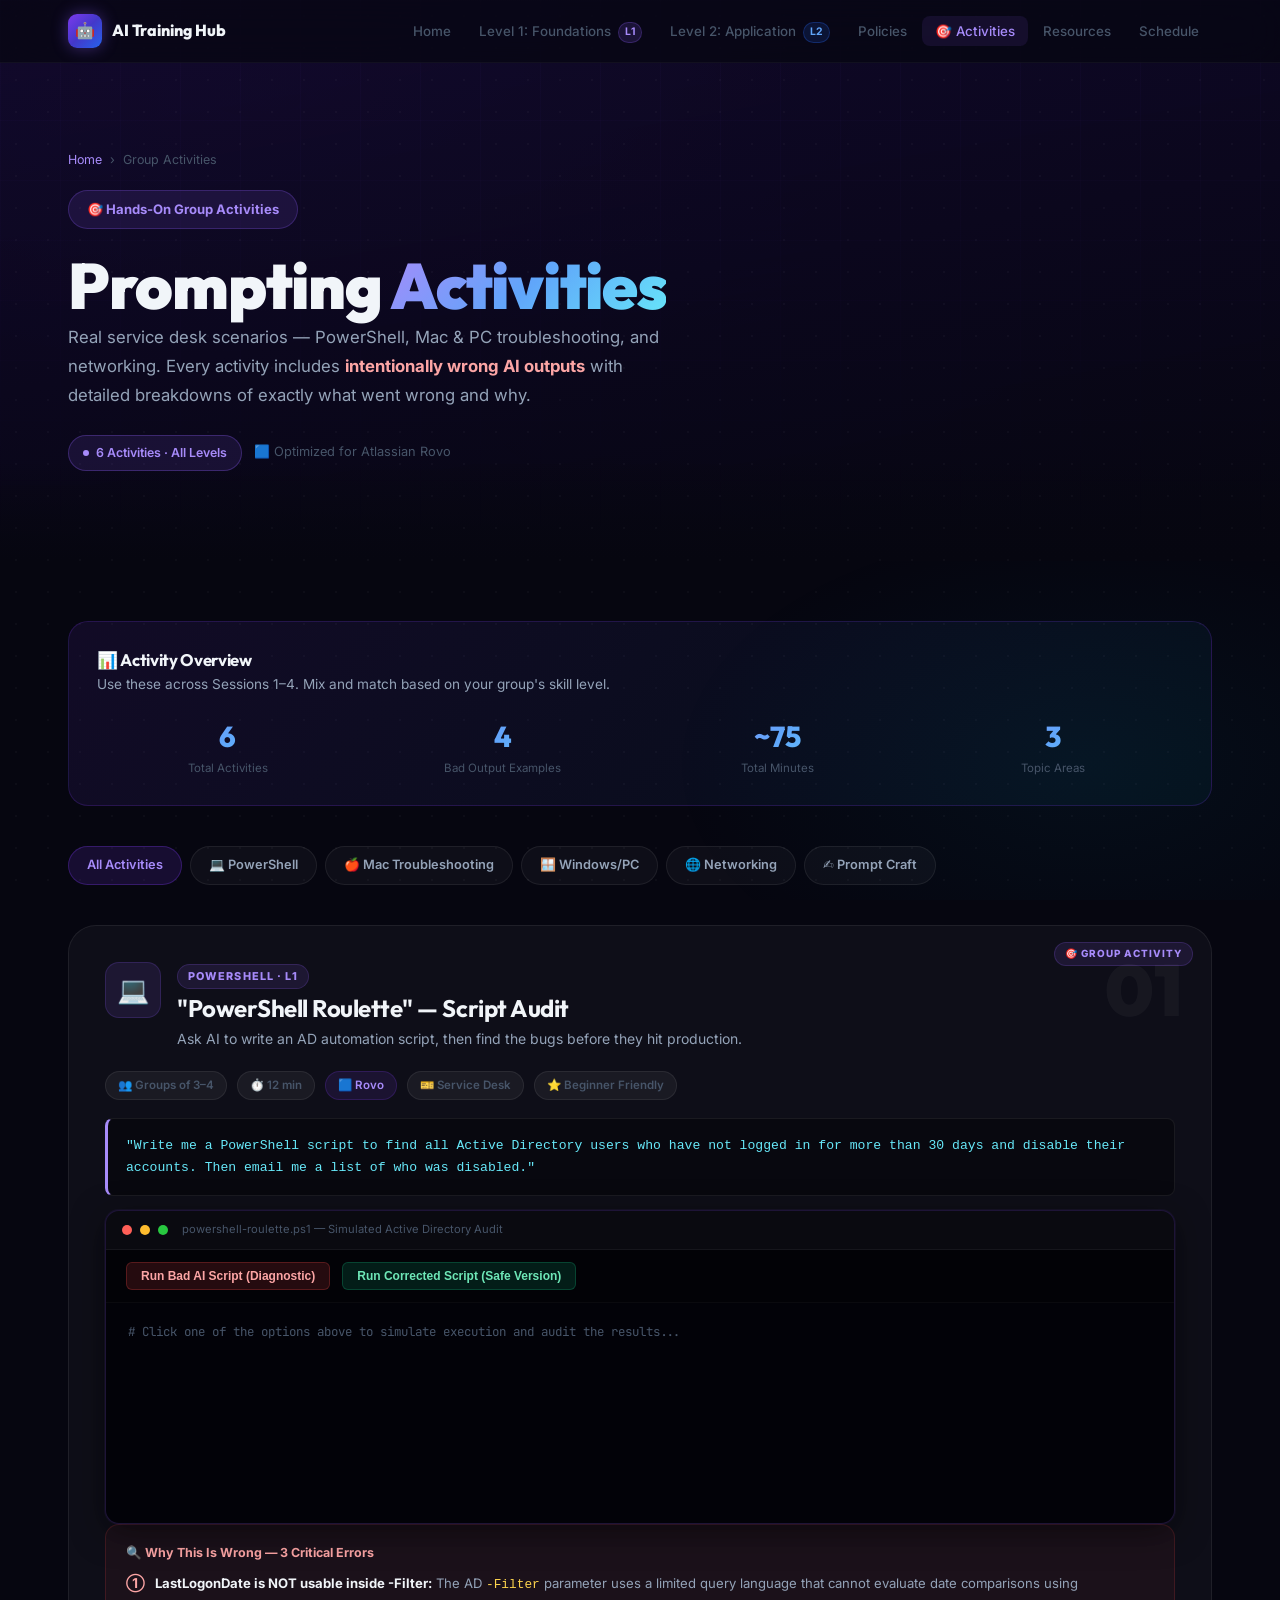
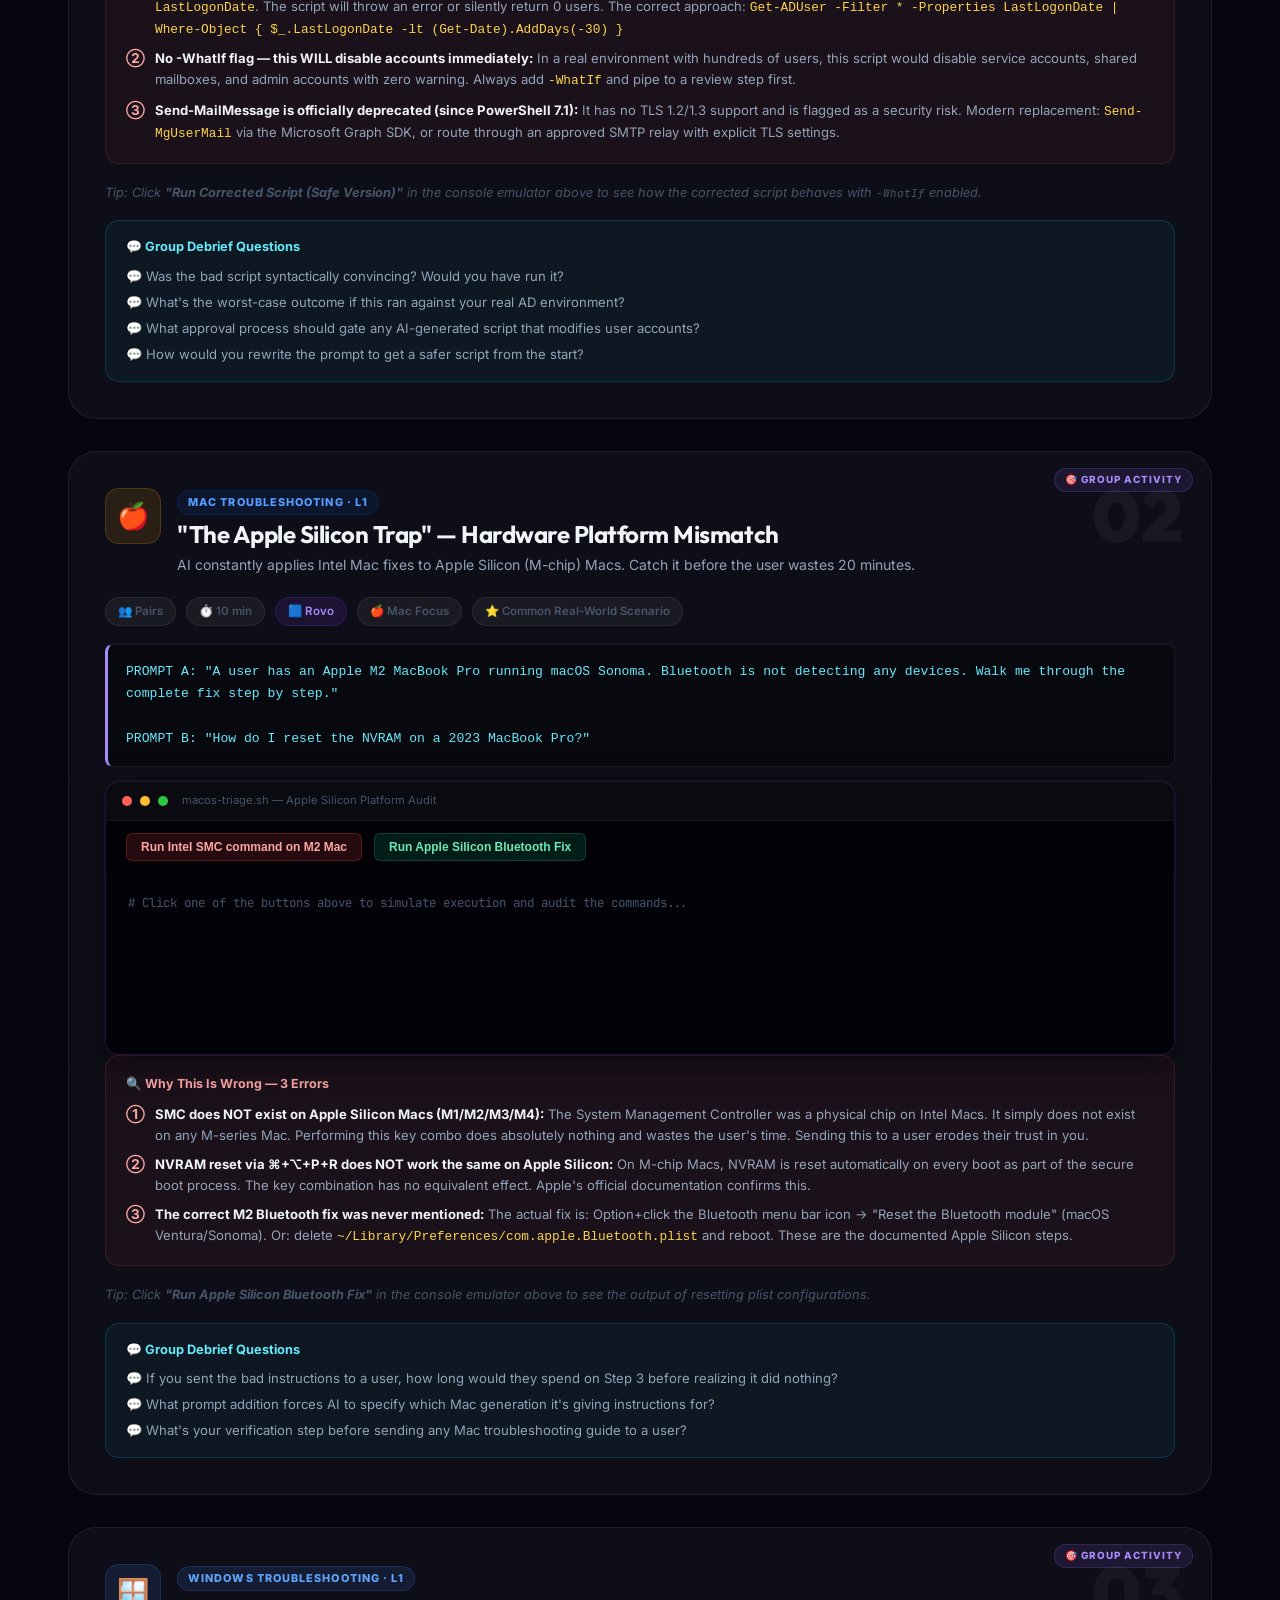
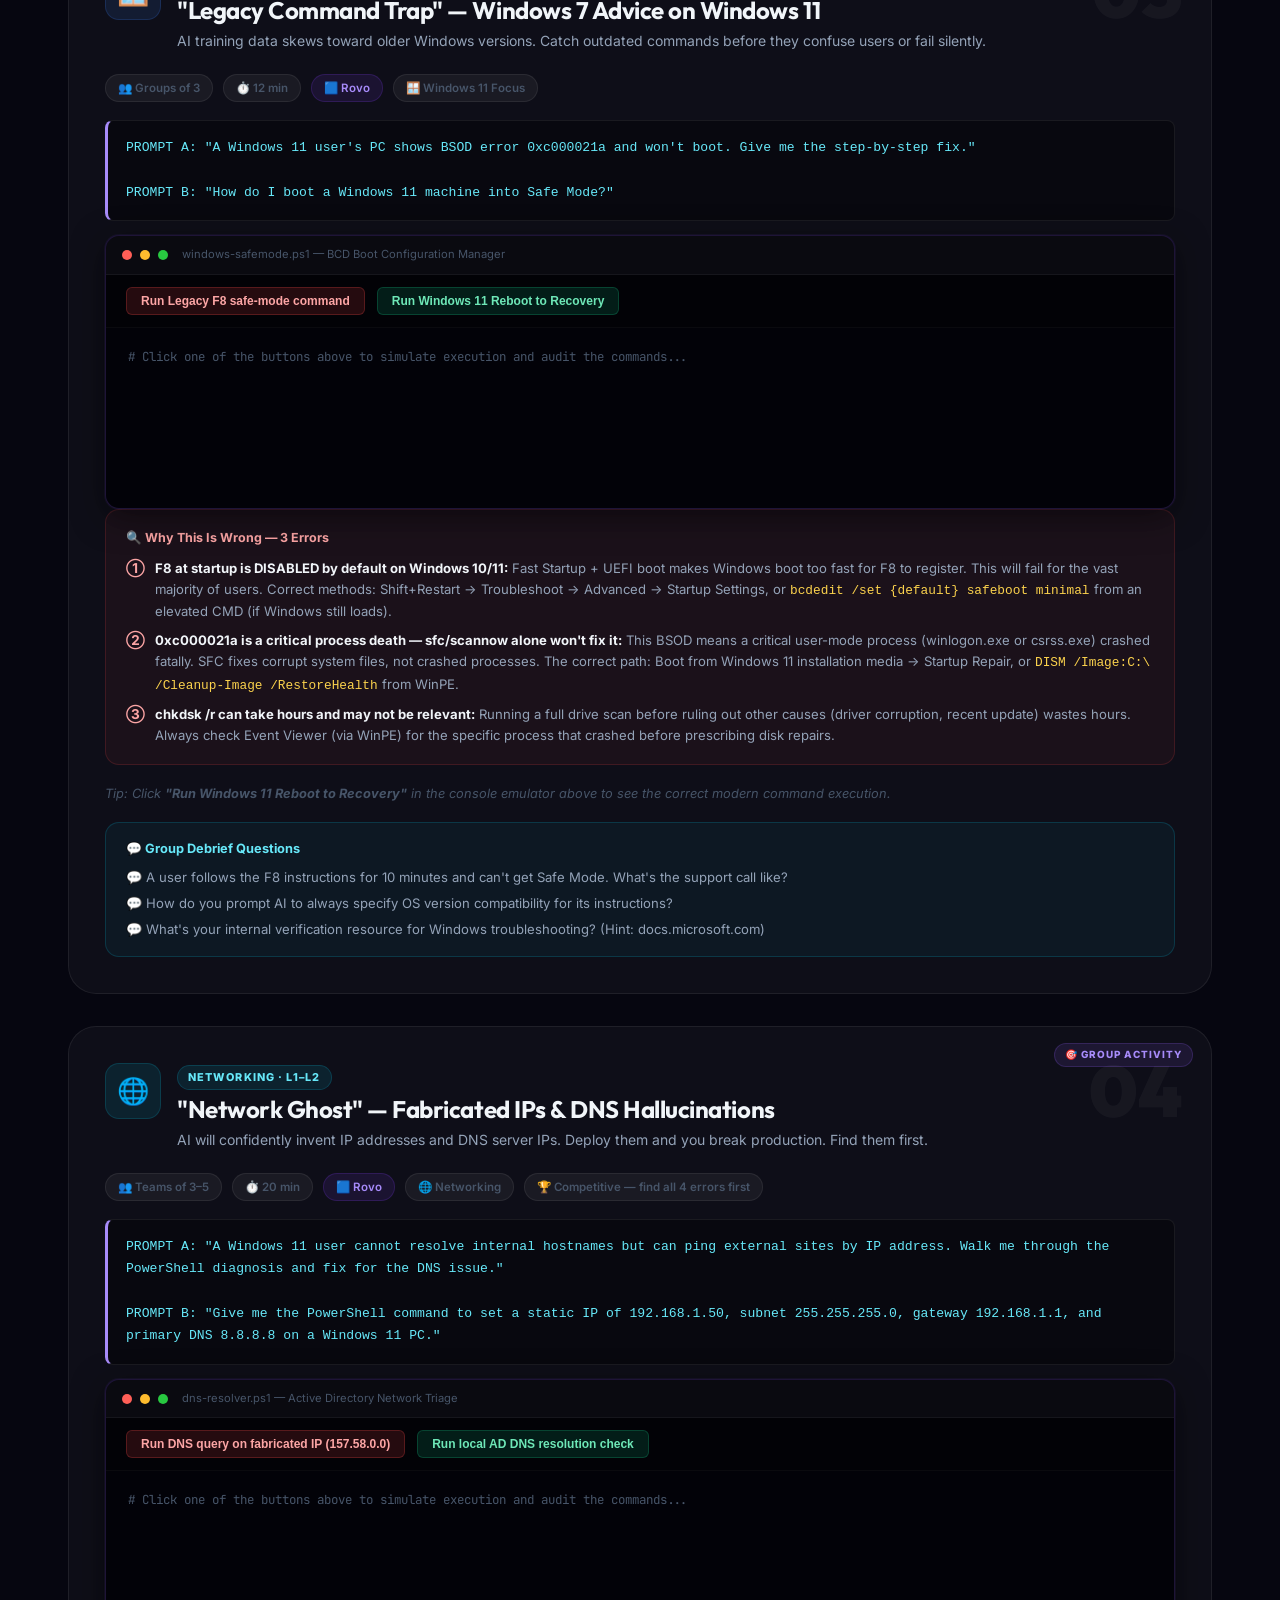
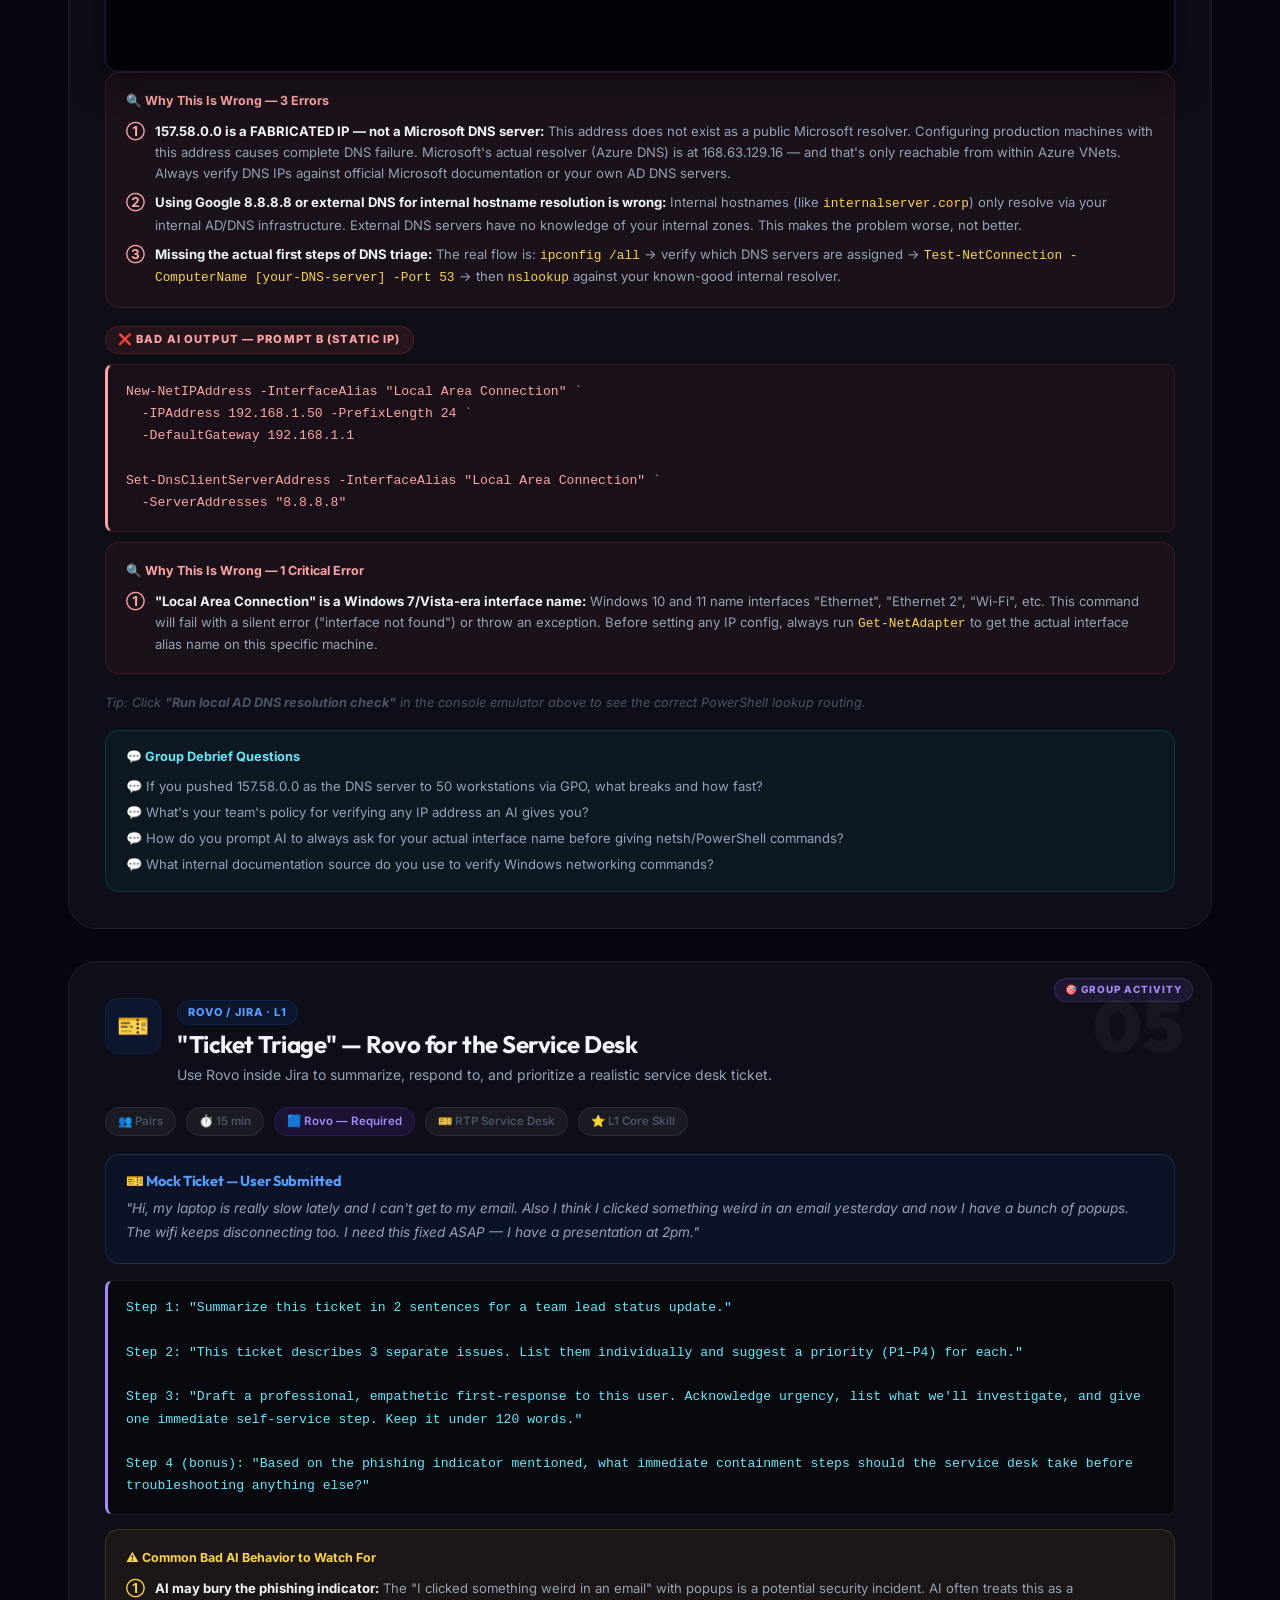
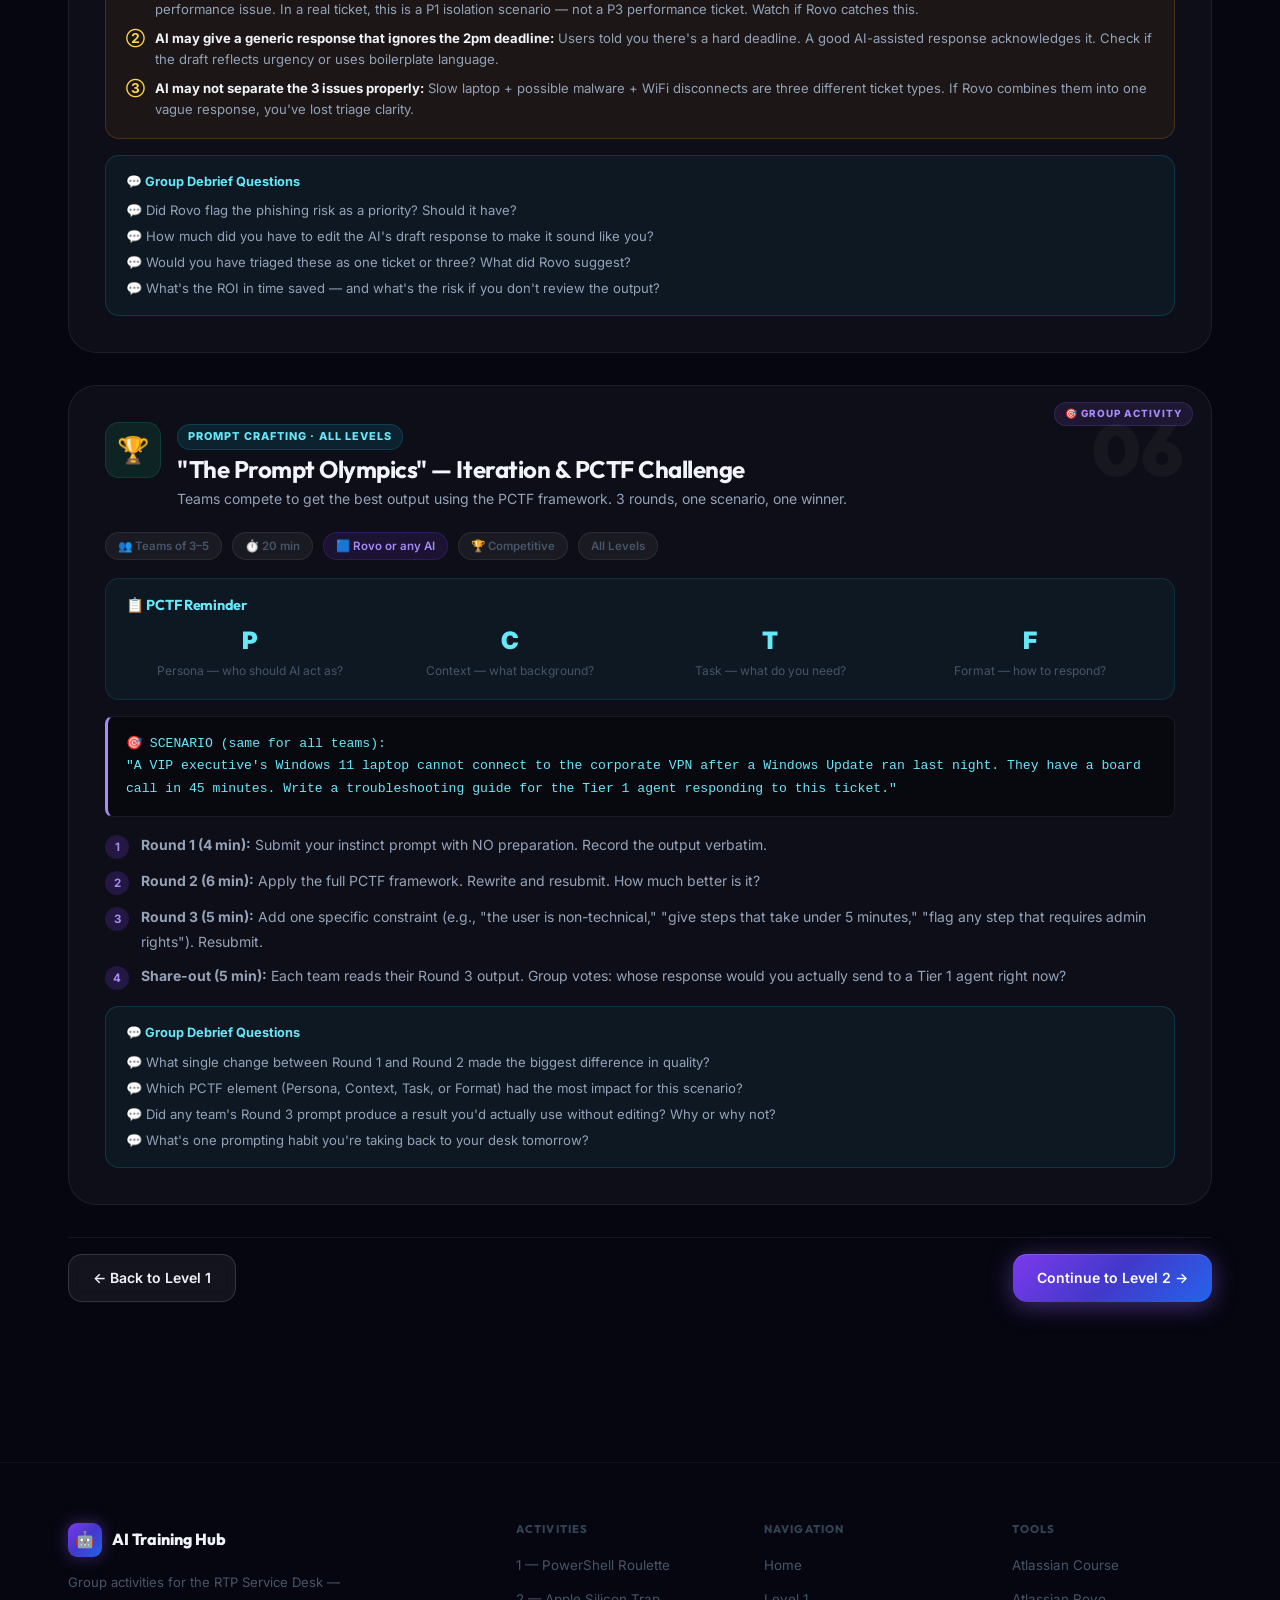
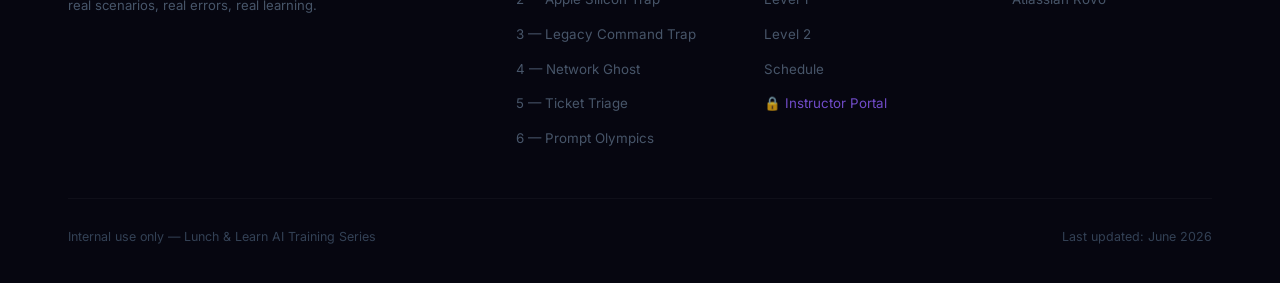
==== commit 33a3ca90: "Compliance Upgrade: Dedicated Policies & Best Practices page (policies.html) featuring Interactive P" ====
--- a/activities.html
+++ b/activities.html
@@ -215,6 +215,7 @@
         <li><a href="index.html">Home</a></li>
         <li><a href="level1.html">Level 1: Foundations <span class="nav-badge">L1</span></a></li>
         <li><a href="level2.html">Level 2: Application <span class="nav-badge" style="background:rgba(37,99,235,0.15);border-color:rgba(37,99,235,0.3);color:var(--secondary-light)">L2</span></a></li>
+        <li><a href="policies.html">Policies</a></li>
         <li><a href="activities.html">🎯 Activities</a></li>
         <li><a href="resources.html">Resources</a></li>
         <li><a href="schedule.html">Schedule</a></li>
--- a/style.css
+++ b/style.css
@@ -1437,3 +1437,57 @@
   .pb-grid { grid-template-columns: 1fr; }
 }
 
+/* ── Policy Matrix ─────────────────────────────────────────── */
+.matrix-card {
+  background: var(--bg-card);
+  border: 1px solid var(--border);
+  border-radius: var(--radius-xl);
+  padding: 36px;
+  margin-bottom: 40px;
+  backdrop-filter: blur(10px);
+}
+.verdict-box {
+  border-radius: var(--radius-md);
+  padding: 24px;
+  margin-top: 24px;
+  display: flex;
+  gap: 16px;
+  transition: var(--transition-slow);
+  border: 1px solid transparent;
+}
+.verdict-box.verdict-approved {
+  background: rgba(16,185,129,0.08);
+  border-color: rgba(16,185,129,0.25);
+  color: var(--green-light);
+}
+.verdict-box.verdict-warn {
+  background: rgba(245,158,11,0.08);
+  border-color: rgba(245,158,11,0.25);
+  color: var(--amber-light);
+}
+.verdict-box.verdict-blocked {
+  background: rgba(239,68,68,0.08);
+  border-color: rgba(239,68,68,0.25);
+  color: var(--red-light);
+}
+.verdict-icon {
+  font-size: 32px;
+  flex-shrink: 0;
+  line-height: 1;
+}
+.verdict-title {
+  font-family: 'Outfit', sans-serif;
+  font-size: 1.15rem;
+  font-weight: 700;
+  margin-bottom: 6px;
+}
+.verdict-desc {
+  font-size: 0.85rem;
+  color: var(--text-secondary);
+  line-height: 1.6;
+}
+.verdict-desc strong {
+  color: var(--text-primary);
+}
+
+
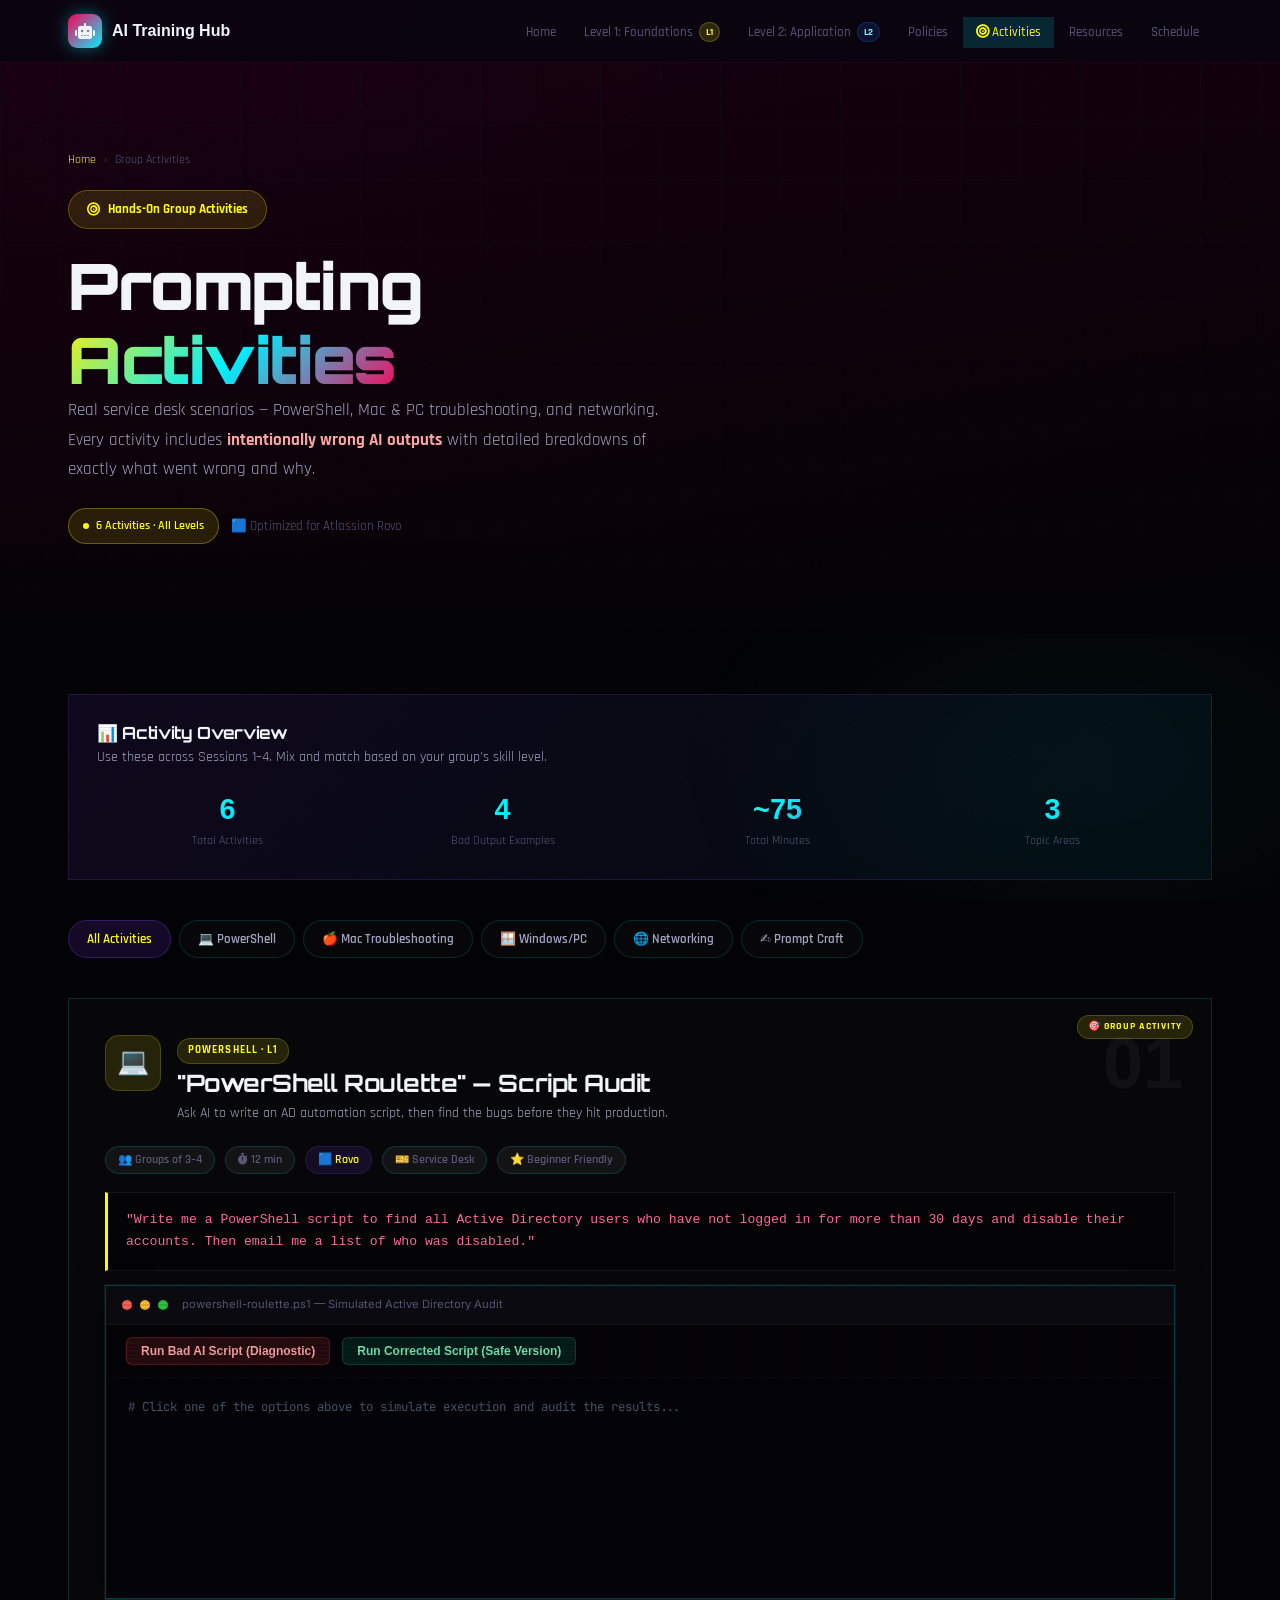
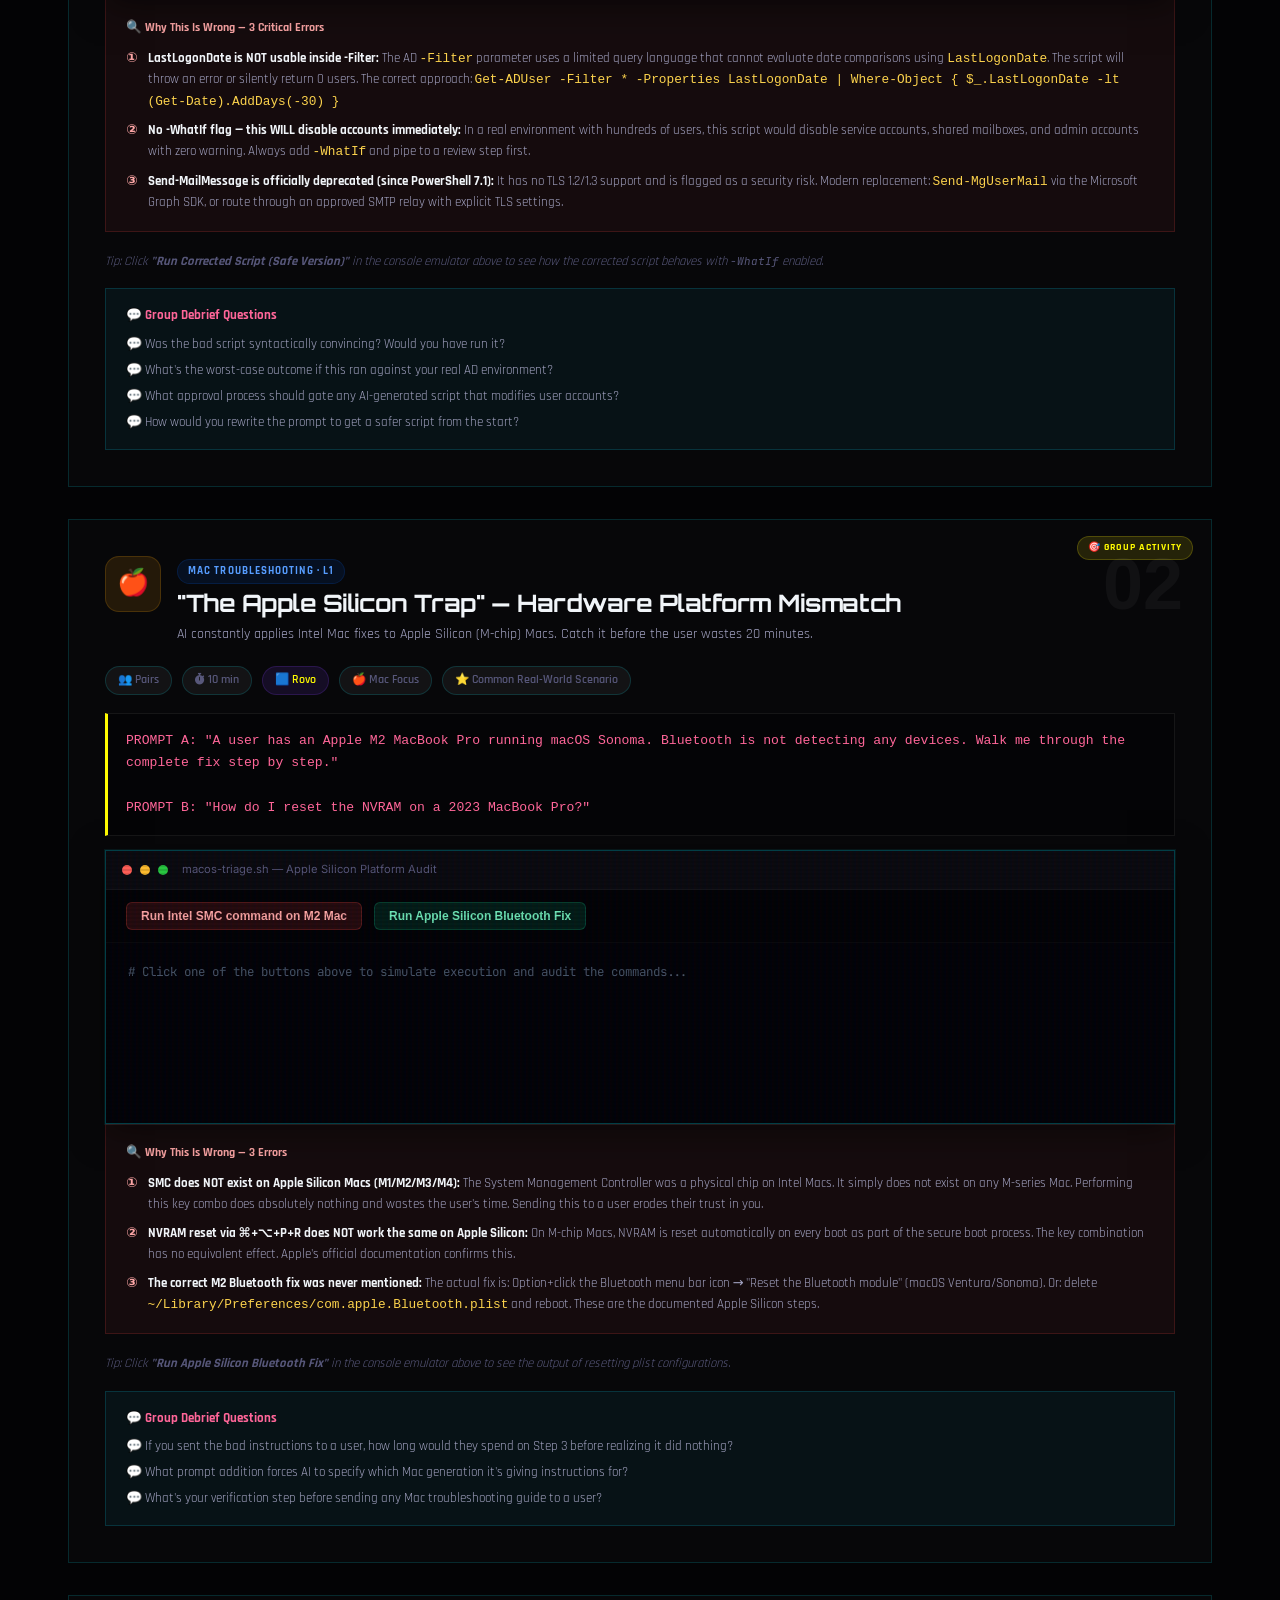
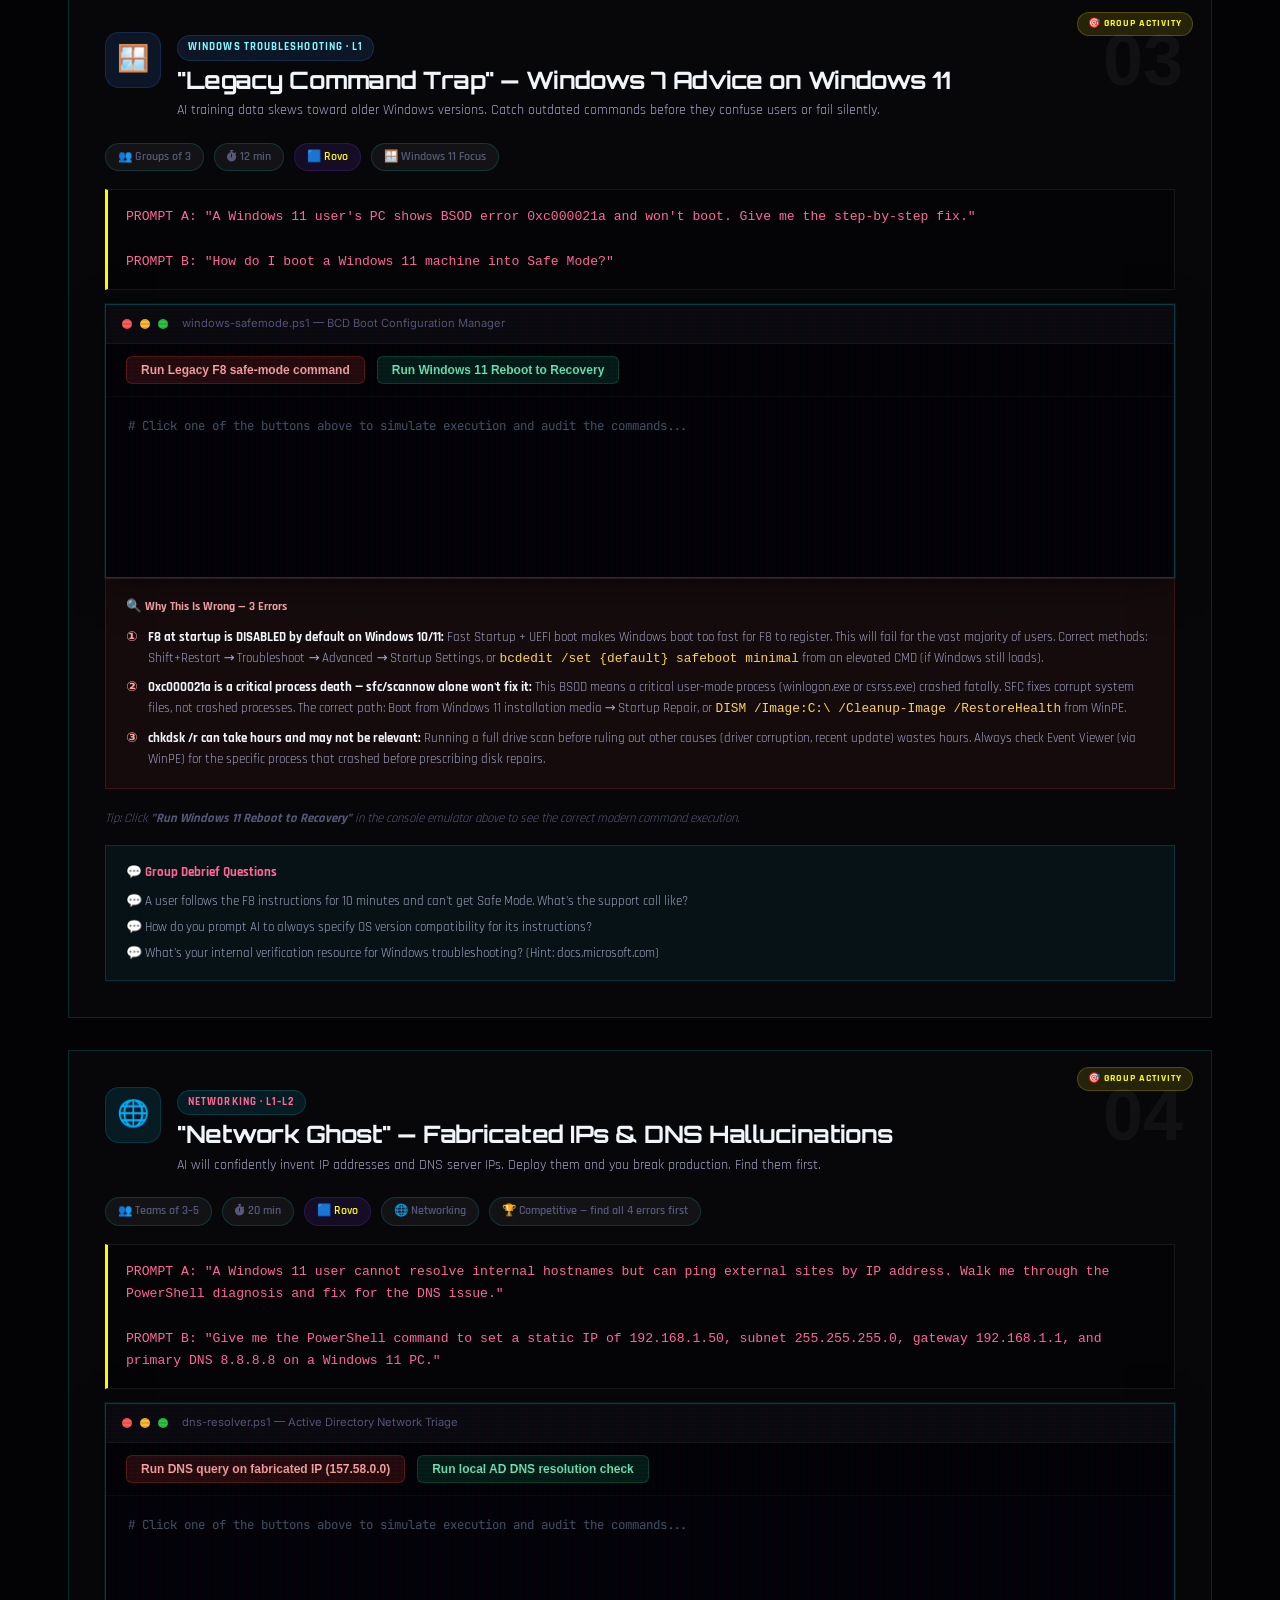
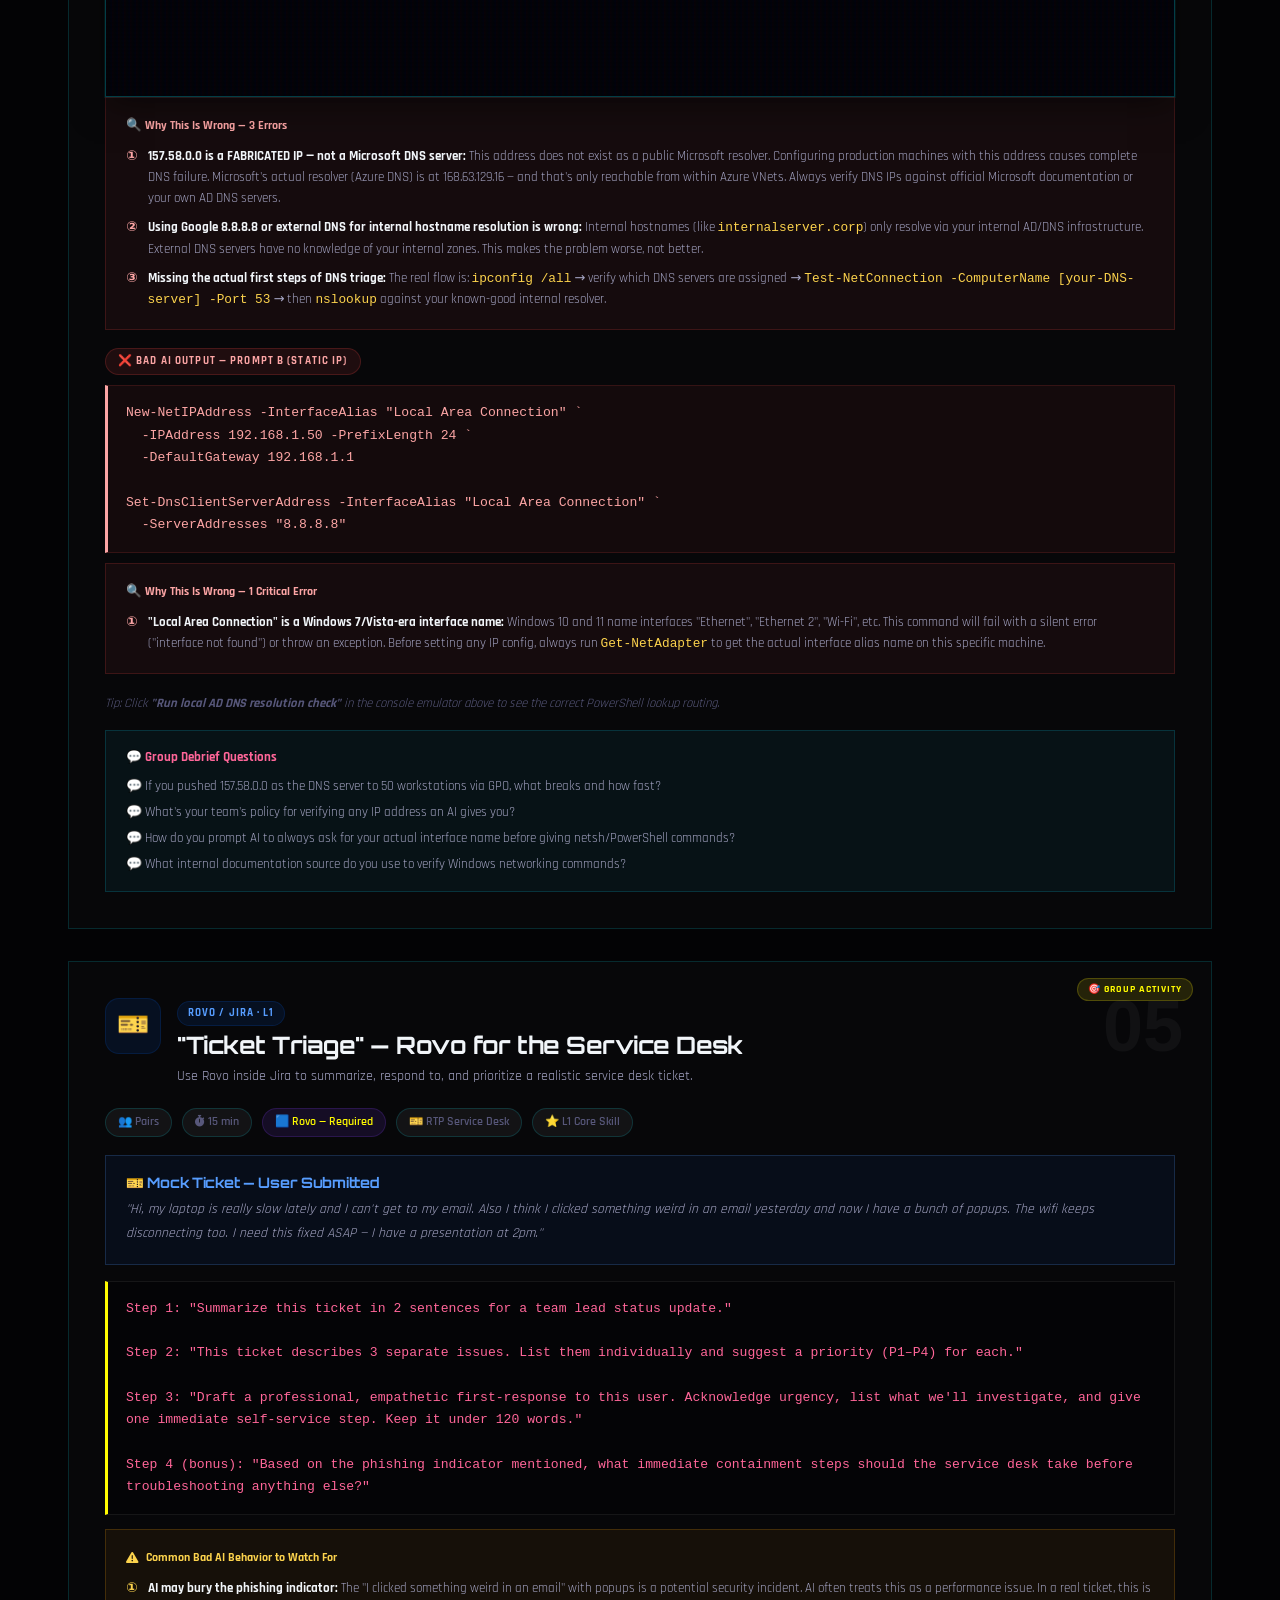
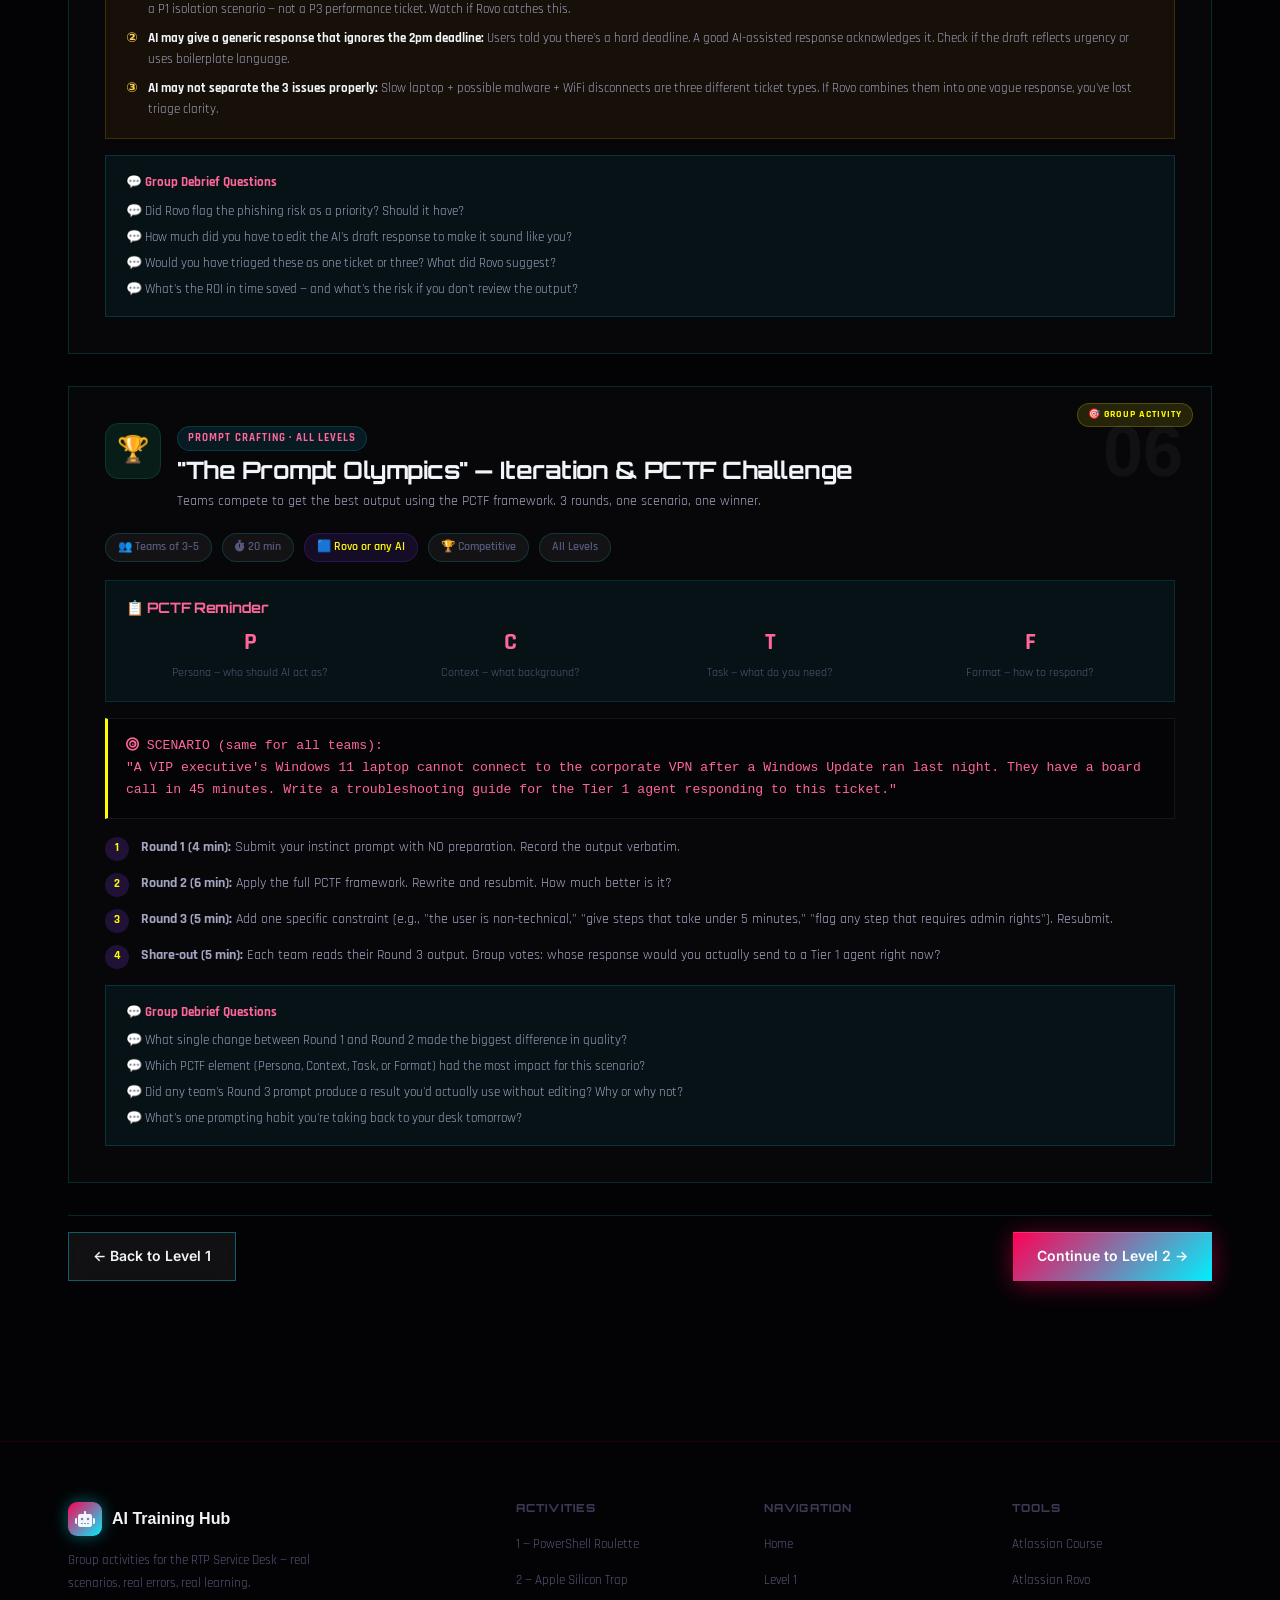
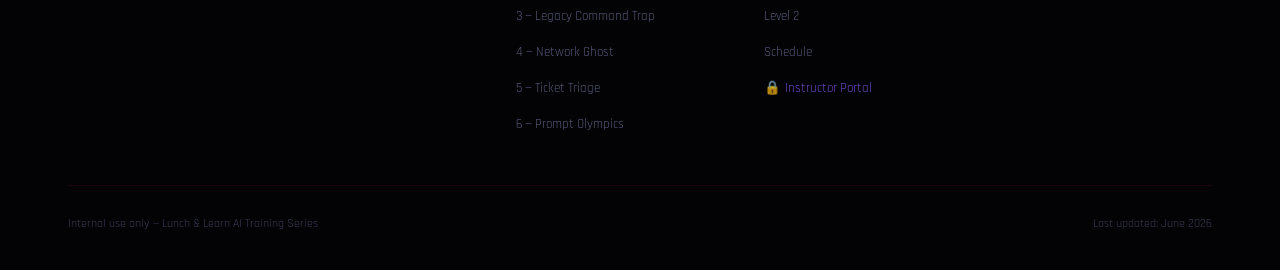
==== commit 3a5d985e: "feat: upgrade all emojis to FontAwesome vector icons & enhance cyberpunk animations" ====
--- a/activities.html
+++ b/activities.html
@@ -6,6 +6,7 @@
   <title>Group Activities — AI Training Hub</title>
   <meta name="description" content="Hands-on prompting group activities for the RTP Service Desk: PowerShell, Mac/PC troubleshooting, networking — with real bad AI outputs and explanations." />
   <link rel="stylesheet" href="style.css" />
+  <link rel="stylesheet" href="https://cdnjs.cloudflare.com/ajax/libs/font-awesome/6.4.0/css/all.min.css" />
   <style>
     .activity-card {
       background: var(--bg-card);
@@ -208,7 +209,7 @@
   <nav class="navbar" id="navbar">
     <div class="nav-inner">
       <a href="index.html" class="nav-logo">
-        <div class="nav-logo-icon">🤖</div>
+        <div class="nav-logo-icon"><i class="fa-solid fa-robot"></i></div>
         <span>AI Training Hub</span>
       </a>
       <ul class="nav-links" id="navLinks">
@@ -216,7 +217,7 @@
         <li><a href="level1.html">Level 1: Foundations <span class="nav-badge">L1</span></a></li>
         <li><a href="level2.html">Level 2: Application <span class="nav-badge" style="background:rgba(37,99,235,0.15);border-color:rgba(37,99,235,0.3);color:var(--secondary-light)">L2</span></a></li>
         <li><a href="policies.html">Policies</a></li>
-        <li><a href="activities.html">🎯 Activities</a></li>
+        <li><a href="activities.html"><i class="fa-solid fa-bullseye"></i> Activities</a></li>
         <li><a href="resources.html">Resources</a></li>
         <li><a href="schedule.html">Schedule</a></li>
       </ul>
@@ -235,7 +236,7 @@
           <span>›</span>
           <span>Group Activities</span>
         </div>
-        <div class="level-badge level-badge-l1">🎯 Hands-On Group Activities</div>
+        <div class="level-badge level-badge-l1"><i class="fa-solid fa-bullseye"></i> Hands-On Group Activities</div>
         <h1>Prompting <span class="gradient-text">Activities</span></h1>
         <p style="font-size:1.05rem;color:var(--text-secondary);max-width:620px;">
           Real service desk scenarios — PowerShell, Mac & PC troubleshooting, and networking. Every activity includes <strong style="color:#fca5a5;">intentionally wrong AI outputs</strong> with detailed breakdowns of exactly what went wrong and why.
@@ -288,7 +289,7 @@
         </div>
         <div class="activity-meta">
           <span>👥 Groups of 3–4</span>
-          <span>⏱️ 12 min</span>
+          <span><i class="fa-solid fa-stopwatch"></i> 12 min</span>
           <span class="meta-highlight">🟦 Rovo</span>
           <span>🎫 Service Desk</span>
           <span>⭐ Beginner Friendly</span>
@@ -355,7 +356,7 @@
         </div>
         <div class="activity-meta">
           <span>👥 Pairs</span>
-          <span>⏱️ 10 min</span>
+          <span><i class="fa-solid fa-stopwatch"></i> 10 min</span>
           <span class="meta-highlight">🟦 Rovo</span>
           <span>🍎 Mac Focus</span>
           <span>⭐ Common Real-World Scenario</span>
@@ -422,7 +423,7 @@
         </div>
         <div class="activity-meta">
           <span>👥 Groups of 3</span>
-          <span>⏱️ 12 min</span>
+          <span><i class="fa-solid fa-stopwatch"></i> 12 min</span>
           <span class="meta-highlight">🟦 Rovo</span>
           <span>🪟 Windows 11 Focus</span>
         </div>
@@ -488,7 +489,7 @@
         </div>
         <div class="activity-meta">
           <span>👥 Teams of 3–5</span>
-          <span>⏱️ 20 min</span>
+          <span><i class="fa-solid fa-stopwatch"></i> 20 min</span>
           <span class="meta-highlight">🟦 Rovo</span>
           <span>🌐 Networking</span>
           <span>🏆 Competitive — find all 4 errors first</span>
@@ -572,7 +573,7 @@
         </div>
         <div class="activity-meta">
           <span>👥 Pairs</span>
-          <span>⏱️ 15 min</span>
+          <span><i class="fa-solid fa-stopwatch"></i> 15 min</span>
           <span class="meta-highlight">🟦 Rovo — Required</span>
           <span>🎫 RTP Service Desk</span>
           <span>⭐ L1 Core Skill</span>
@@ -591,7 +592,7 @@
         </div>
 
         <div class="why-wrong" style="background:rgba(245,158,11,0.06);border-color:rgba(245,158,11,0.2);">
-          <div class="why-wrong-title" style="color:#fcd34d;">⚠️ Common Bad AI Behavior to Watch For</div>
+          <div class="why-wrong-title" style="color:#fcd34d;"><i class="fa-solid fa-triangle-exclamation"></i> Common Bad AI Behavior to Watch For</div>
           <ul>
             <li><span class="err-num" style="color:#fcd34d;">①</span><div><strong style="color:var(--text-primary);">AI may bury the phishing indicator:</strong> The "I clicked something weird in an email" with popups is a potential security incident. AI often treats this as a performance issue. In a real ticket, this is a P1 isolation scenario — not a P3 performance ticket. Watch if Rovo catches this.</div></li>
             <li><span class="err-num" style="color:#fcd34d;">②</span><div><strong style="color:var(--text-primary);">AI may give a generic response that ignores the 2pm deadline:</strong> Users told you there's a hard deadline. A good AI-assisted response acknowledges it. Check if the draft reflects urgency or uses boilerplate language.</div></li>
@@ -625,7 +626,7 @@
         </div>
         <div class="activity-meta">
           <span>👥 Teams of 3–5</span>
-          <span>⏱️ 20 min</span>
+          <span><i class="fa-solid fa-stopwatch"></i> 20 min</span>
           <span class="meta-highlight">🟦 Rovo or any AI</span>
           <span>🏆 Competitive</span>
           <span>All Levels</span>
@@ -642,7 +643,7 @@
         </div>
 
         <div class="prompt-box">
-          🎯 SCENARIO (same for all teams):<br>
+          <i class="fa-solid fa-bullseye"></i> SCENARIO (same for all teams):<br>
           "A VIP executive's Windows 11 laptop cannot connect to the corporate VPN after a Windows Update ran last night. They have a board call in 45 minutes. Write a troubleshooting guide for the Tier 1 agent responding to this ticket."
         </div>
 
@@ -679,7 +680,7 @@
       <div class="footer-inner">
         <div class="footer-brand">
           <div class="nav-logo" style="display:inline-flex;">
-            <div class="nav-logo-icon">🤖</div>
+            <div class="nav-logo-icon"><i class="fa-solid fa-robot"></i></div>
             <span>AI Training Hub</span>
           </div>
           <p>Group activities for the RTP Service Desk — real scenarios, real errors, real learning.</p>
--- a/style.css
+++ b/style.css
@@ -1,92 +1,93 @@
 /* ============================================================
-   AI TRAINING HUB — Premium Design System v2
-   High-tech dark theme · Glassmorphism · Neon accents
+   AI TRAINING HUB — Cyberpunk 2077 / Edgerunners Theme
+   Futuristic yellow · Neon Cyan · Hot Pink · Beveled Cuts
    ============================================================ */
 
-@import url('https://fonts.googleapis.com/css2?family=Inter:wght@300;400;500;600;700;800;900&family=Outfit:wght@300;400;600;700;800;900&family=JetBrains+Mono:wght@400;500;600&display=swap');
+@import url('https://fonts.googleapis.com/css2?family=Orbitron:wght@500;700;900&family=Rajdhani:wght@500;600;700&family=Share+Tech+Mono&family=Inter:wght@300;400;500;600;700;800;900&family=JetBrains+Mono:wght@400;500;600&display=swap');
 
 /* ── CSS Variables ─────────────────────────────────────────── */
 :root {
-  --bg-base:         #060610;
-  --bg-surface:      #0a0a1a;
-  --bg-elevated:     #0f0f22;
-  --bg-card:         rgba(255,255,255,0.035);
-  --bg-card-hover:   rgba(255,255,255,0.065);
-  --bg-glass:        rgba(10,10,30,0.6);
-
-  --border:          rgba(255,255,255,0.07);
-  --border-subtle:   rgba(255,255,255,0.04);
-  --border-bright:   rgba(255,255,255,0.14);
-
-  --primary:         #8b5cf6;
-  --primary-dim:     #6d28d9;
-  --primary-light:   #a78bfa;
-  --primary-glow:    rgba(139,92,246,0.35);
-  --primary-glow-sm: rgba(139,92,246,0.15);
-
-  --secondary:       #3b82f6;
-  --secondary-light: #60a5fa;
-  --secondary-glow:  rgba(59,130,246,0.3);
-
-  --accent:          #06b6d4;
-  --accent-light:    #67e8f9;
-  --accent-glow:     rgba(6,182,212,0.3);
-
-  --green:           #10b981;
-  --green-light:     #6ee7b7;
-  --green-glow:      rgba(16,185,129,0.3);
-
-  --amber:           #f59e0b;
-  --amber-light:     #fcd34d;
-  --red-light:       #fca5a5;
+  --bg-base:         #030305;
+  --bg-surface:      #0a0a0f;
+  --bg-elevated:     #121217;
+  --bg-card:         rgba(255,255,255,0.02);
+  --bg-card-hover:   rgba(0,240,255,0.04);
+  --bg-glass:        rgba(10,10,15,0.8);
+
+  --border:          rgba(0,240,255,0.15);
+  --border-subtle:   rgba(255,0,85,0.1);
+  --border-bright:   rgba(0,240,255,0.35);
+
+  --primary:         #fcee0a; /* Cyberpunk Yellow */
+  --primary-dim:     #bfa700;
+  --primary-light:   #fffb00;
+  --primary-glow:    rgba(252,238,10,0.25);
+  --primary-glow-sm: rgba(252,238,10,0.12);
+
+  --secondary:       #00f0ff; /* Neon Cyan */
+  --secondary-light: #80f7ff;
+  --secondary-glow:  rgba(0,240,255,0.25);
+
+  --accent:          #ff0055; /* Edgerunners Pink */
+  --accent-light:    #ff6699;
+  --accent-glow:     rgba(255,0,85,0.3);
+
+  --green:           #00ff66; /* Acid Green */
+  --green-light:     #66ff99;
+  --green-glow:      rgba(0,255,102,0.25);
+
+  --amber:           #ff9900; /* Safety Orange */
+  --amber-light:     #ffb366;
+  --red-light:       #ff4d4d;
 
   --atlassian:       #0052cc;
   --atlassian-light: #579dff;
   --atlassian-glow:  rgba(0,82,204,0.3);
 
   --text-primary:    #f1f5f9;
-  --text-secondary:  #94a3b8;
-  --text-muted:      #475569;
-  --text-dim:        #334155;
-
-  --gradient-hero:   radial-gradient(ellipse at 30% 50%, #1a0a3e 0%, #060610 60%),
-                     radial-gradient(ellipse at 80% 20%, #0a1628 0%, transparent 60%);
-  --gradient-primary: linear-gradient(135deg, #8b5cf6 0%, #6d28d9 100%);
-  --gradient-cta:    linear-gradient(135deg, #7c3aed 0%, #4338ca 50%, #2563eb 100%);
-  --gradient-text:   linear-gradient(135deg, #a78bfa 0%, #60a5fa 50%, #67e8f9 100%);
-  --gradient-card:   linear-gradient(135deg, rgba(139,92,246,0.06) 0%, rgba(6,182,212,0.03) 100%);
+  --text-secondary:  #a3a3c2;
+  --text-muted:      #57577a;
+  --text-dim:        #3a3a54;
+
+  --gradient-hero:   radial-gradient(ellipse at 30% 50%, #1f0015 0%, #030305 60%),
+                     radial-gradient(ellipse at 80% 20%, #001a1a 0%, transparent 60%);
+  --gradient-primary: linear-gradient(135deg, #fcee0a 0%, #ff0055 100%);
+  --gradient-cta:    linear-gradient(135deg, #ff0055 0%, #00f0ff 100%);
+  --gradient-text:   linear-gradient(135deg, #fcee0a 0%, #00f0ff 50%, #ff0055 100%);
+  --gradient-card:   linear-gradient(135deg, rgba(255,0,85,0.05) 0%, rgba(0,240,255,0.03) 100%);
   --gradient-atl:    linear-gradient(135deg, rgba(0,82,204,0.15) 0%, rgba(87,157,255,0.05) 100%);
 
-  --radius-xs:  4px;
-  --radius-sm:  8px;
-  --radius-md:  14px;
-  --radius-lg:  20px;
-  --radius-xl:  28px;
-  --radius-2xl: 40px;
-
-  --shadow-sm:   0 2px 8px rgba(0,0,0,0.4);
-  --shadow-md:   0 8px 32px rgba(0,0,0,0.5);
-  --shadow-lg:   0 24px 64px rgba(0,0,0,0.6);
-  --shadow-glow-sm: 0 0 20px rgba(139,92,246,0.2);
-  --shadow-glow:    0 0 40px rgba(139,92,246,0.25);
-  --shadow-glow-lg: 0 0 80px rgba(139,92,246,0.2);
-
-  --transition:      all 0.2s cubic-bezier(0.4,0,0.2,1);
-  --transition-slow: all 0.4s cubic-bezier(0.4,0,0.2,1);
-  --transition-spring: all 0.5s cubic-bezier(0.34,1.56,0.64,1);
+  --radius-xs:  0px;
+  --radius-sm:  0px;
+  --radius-md:  0px;
+  --radius-lg:  0px;
+  --radius-xl:  0px;
+  --radius-2xl: 0px;
+
+  --shadow-sm:   0 2px 8px rgba(0,0,0,0.6);
+  --shadow-md:   0 8px 32px rgba(0,0,0,0.7);
+  --shadow-lg:   0 24px 64px rgba(0,0,0,0.8);
+  --shadow-glow-sm: 0 0 15px rgba(0,240,255,0.25);
+  --shadow-glow:    0 0 30px rgba(0,240,255,0.35);
+  --shadow-glow-lg: 0 0 60px rgba(255,0,85,0.25);
+
+  --transition:      all 0.15s ease-out;
+  --transition-slow: all 0.3s ease-out;
+  --transition-spring: all 0.35s cubic-bezier(0.175, 0.885, 0.32, 1.275);
 }
 
 /* ── Reset ──────────────────────────────────────────────────── */
 *, *::before, *::after { box-sizing: border-box; margin: 0; padding: 0; }
 html { scroll-behavior: smooth; font-size: 16px; }
 body {
-  font-family: 'Inter', system-ui, sans-serif;
+  font-family: 'Rajdhani', system-ui, sans-serif;
   background-color: var(--bg-base);
   color: var(--text-primary);
   line-height: 1.6;
   min-height: 100vh;
   overflow-x: hidden;
   -webkit-font-smoothing: antialiased;
+  font-size: 1.05rem;
 }
 
 /* ── Global background ──────────────────────────────────────── */
@@ -94,9 +95,9 @@
   content: '';
   position: fixed; inset: 0;
   background:
-    radial-gradient(ellipse 80% 60% at 20% 10%, rgba(139,92,246,0.07) 0%, transparent 60%),
-    radial-gradient(ellipse 60% 50% at 85% 85%, rgba(6,182,212,0.05) 0%, transparent 55%),
-    radial-gradient(ellipse 50% 40% at 60% 40%, rgba(59,130,246,0.04) 0%, transparent 50%);
+    radial-gradient(ellipse 80% 60% at 20% 10%, rgba(255,0,85,0.05) 0%, transparent 60%),
+    radial-gradient(ellipse 60% 50% at 85% 85%, rgba(0,240,255,0.04) 0%, transparent 55%),
+    radial-gradient(ellipse 50% 40% at 60% 40%, rgba(252,238,10,0.03) 0%, transparent 50%);
   pointer-events: none;
   z-index: 0;
   animation: ambientPulse 15s ease-in-out infinite alternate;
@@ -118,7 +119,7 @@
 }
 
 /* ── Typography ─────────────────────────────────────────────── */
-h1,h2,h3,h4,h5 { font-family: 'Outfit', sans-serif; line-height: 1.15; letter-spacing: -0.02em; }
+h1,h2,h3,h4,h5 { font-family: 'Orbitron', sans-serif; line-height: 1.15; letter-spacing: -0.02em; }
 h1 { font-size: clamp(2.4rem, 5.5vw, 4rem); font-weight: 900; }
 h2 { font-size: clamp(1.6rem, 3.5vw, 2.5rem); font-weight: 800; }
 h3 { font-size: clamp(1.15rem, 2vw, 1.5rem); font-weight: 700; }
@@ -137,7 +138,7 @@
 }
 
 .text-glow {
-  text-shadow: 0 0 30px rgba(139,92,246,0.5), 0 0 60px rgba(139,92,246,0.2);
+  text-shadow: 0 0 30px rgba(0,240,255,0.5), 0 0 60px rgba(0,240,255,0.2);
 }
 
 /* ── Layout ─────────────────────────────────────────────────── */
@@ -163,7 +164,7 @@
   content: '';
   position: absolute; inset: -1px;
   border-radius: inherit;
-  background: linear-gradient(135deg, rgba(139,92,246,0.4), rgba(6,182,212,0.2), rgba(59,130,246,0.3));
+  background: linear-gradient(135deg, rgba(255,0,85,0.4), rgba(0,240,255,0.2), rgba(252,238,10,0.3));
   z-index: -1;
   opacity: 0;
   transition: opacity 0.3s ease;
@@ -182,8 +183,8 @@
 }
 .navbar.scrolled {
   background: rgba(6,6,16,0.92);
-  border-bottom-color: rgba(139,92,246,0.15);
-  box-shadow: 0 4px 40px rgba(0,0,0,0.6), 0 0 0 1px rgba(139,92,246,0.05);
+  border-bottom-color: rgba(0,240,255,0.25);
+  box-shadow: 0 4px 40px rgba(0,0,0,0.6), 0 0 0 1px rgba(0,240,255,0.05);
 }
 .nav-inner {
   display: flex; align-items: center; justify-content: space-between;
@@ -200,7 +201,7 @@
   border-radius: 9px;
   display: flex; align-items: center; justify-content: center;
   font-size: 16px; flex-shrink: 0;
-  box-shadow: 0 0 16px rgba(139,92,246,0.4);
+  box-shadow: 0 0 16px rgba(0,240,255,0.4);
 }
 .nav-links { display: flex; align-items: center; gap: 2px; list-style: none; }
 .nav-links a {
@@ -209,10 +210,10 @@
   transition: var(--transition); white-space: nowrap;
 }
 .nav-links a:hover { color: var(--text-primary); background: rgba(255,255,255,0.05); }
-.nav-links a.active { color: var(--primary-light); background: rgba(139,92,246,0.1); }
+.nav-links a.active { color: var(--primary-light); background: rgba(0,240,255,0.15); }
 .nav-badge {
   display: inline-flex; align-items: center;
-  background: rgba(139,92,246,0.15); border: 1px solid rgba(139,92,246,0.25);
+  background: rgba(252,238,10,0.15); border: 1px solid rgba(252,238,10,0.25);
   color: var(--primary-light); font-size: 0.65rem; font-weight: 700;
   padding: 1px 6px; border-radius: 999px; vertical-align: middle; margin-left: 3px;
 }
@@ -239,11 +240,11 @@
 
 .btn-primary {
   background: var(--gradient-cta); color: #fff;
-  box-shadow: 0 4px 24px rgba(139,92,246,0.45), inset 0 1px 0 rgba(255,255,255,0.15);
+  box-shadow: 0 4px 24px rgba(255,0,85,0.45), inset 0 1px 0 rgba(255,255,255,0.15);
 }
 .btn-primary:hover {
   transform: translateY(-2px) scale(1.02);
-  box-shadow: 0 8px 40px rgba(139,92,246,0.55), inset 0 1px 0 rgba(255,255,255,0.2);
+  box-shadow: 0 8px 40px rgba(255,0,85,0.55), inset 0 1px 0 rgba(255,255,255,0.2);
   color: #fff;
 }
 
@@ -252,17 +253,17 @@
   border: 1px solid var(--border-bright); backdrop-filter: blur(8px);
 }
 .btn-secondary:hover {
-  background: rgba(255,255,255,0.1); border-color: rgba(139,92,246,0.4);
+  background: rgba(255,255,255,0.1); border-color: rgba(0,240,255,0.4);
   transform: translateY(-2px); color: var(--text-primary);
   box-shadow: var(--shadow-glow-sm);
 }
 
 .btn-outline {
   background: transparent; color: var(--primary-light);
-  border: 1px solid rgba(139,92,246,0.35);
+  border: 1px solid rgba(0,240,255,0.35);
 }
 .btn-outline:hover {
-  background: rgba(139,92,246,0.1); color: var(--primary-light);
+  background: rgba(0,240,255,0.1); color: var(--primary-light);
   transform: translateY(-2px); box-shadow: var(--shadow-glow-sm);
 }
 
@@ -302,7 +303,7 @@
   background: var(--gradient-card); opacity: 0; transition: opacity 0.3s;
 }
 .card:hover {
-  border-color: rgba(139,92,246,0.25);
+  border-color: rgba(0,240,255,0.35);
   transform: translateY(-5px);
   box-shadow: var(--shadow-md), var(--shadow-glow-sm);
   background: var(--bg-card-hover);
@@ -310,9 +311,9 @@
 .card:hover::before { opacity: 1; }
 
 /* ── Glow utilities ─────────────────────────────────────────── */
-.glow-purple { box-shadow: var(--shadow-glow); }
-.glow-cyan   { box-shadow: 0 0 40px var(--accent-glow); }
-.glow-green  { box-shadow: 0 0 40px var(--green-glow); }
+.glow-yellow { box-shadow: var(--shadow-glow-sm); }
+.glow-pink   { box-shadow: 0 0 40px var(--accent-glow); }
+.glow-cyan   { box-shadow: 0 0 40px var(--secondary-glow); }
 
 /* ── Hero ────────────────────────────────────────────────────── */
 .hero {
@@ -324,8 +325,8 @@
 .hero-grid-bg {
   position: absolute; inset: 0; pointer-events: none;
   background-image:
-    linear-gradient(rgba(139,92,246,0.04) 1px, transparent 1px),
-    linear-gradient(90deg, rgba(139,92,246,0.04) 1px, transparent 1px);
+    linear-gradient(rgba(0,240,255,0.04) 1px, transparent 1px),
+    linear-gradient(90deg, rgba(0,240,255,0.04) 1px, transparent 1px);
   background-size: 60px 60px;
   mask-image: radial-gradient(ellipse 80% 60% at 50% 50%, black 20%, transparent 80%);
 }
@@ -337,19 +338,19 @@
 }
 .orb-1 {
   width: 600px; height: 600px;
-  background: radial-gradient(circle, rgba(139,92,246,0.12) 0%, transparent 70%);
+  background: radial-gradient(circle, rgba(255,0,85,0.06) 0%, transparent 70%);
   top: -100px; left: -200px;
   animation: orbFloat1 20s ease-in-out infinite;
 }
 .orb-2 {
   width: 500px; height: 500px;
-  background: radial-gradient(circle, rgba(6,182,212,0.08) 0%, transparent 70%);
+  background: radial-gradient(circle, rgba(0,240,255,0.05) 0%, transparent 70%);
   bottom: -100px; right: -100px;
   animation: orbFloat2 25s ease-in-out infinite;
 }
 .orb-3 {
   width: 300px; height: 300px;
-  background: radial-gradient(circle, rgba(59,130,246,0.07) 0%, transparent 70%);
+  background: radial-gradient(circle, rgba(252,238,10,0.04) 0%, transparent 70%);
   top: 40%; right: 25%;
   animation: orbFloat3 18s ease-in-out infinite;
 }
@@ -374,8 +375,8 @@
 /* Eyebrow badge */
 .eyebrow {
   display: inline-flex; align-items: center; gap: 8px;
-  background: rgba(139,92,246,0.1);
-  border: 1px solid rgba(139,92,246,0.25);
+  background: rgba(252,238,10,0.1);
+  border: 1px solid rgba(252,238,10,0.25);
   border-radius: 999px; padding: 6px 16px;
   font-size: 0.75rem; font-weight: 700; letter-spacing: 0.06em;
   text-transform: uppercase; color: var(--primary-light);
@@ -423,7 +424,7 @@
   padding: 7px 14px; border-radius: 999px;
   font-size: 0.775rem; font-weight: 600; border: 1px solid;
 }
-.phase-pill.active  { background: rgba(139,92,246,0.12); border-color: rgba(139,92,246,0.3); color: var(--primary-light); }
+.phase-pill.active  { background: rgba(252,238,10,0.12); border-color: rgba(252,238,10,0.3); color: var(--primary-light); }
 .phase-pill.upcoming{ background: rgba(59,130,246,0.08); border-color: rgba(59,130,246,0.2); color: var(--secondary-light); }
 .phase-pill .dot { width: 6px; height: 6px; border-radius: 50%; }
 .phase-pill.active .dot { background: var(--primary-light); animation: pulse 2s infinite; }
@@ -446,7 +447,7 @@
 .hero-panel-card::before {
   content: ''; position: absolute;
   inset: -1px; border-radius: inherit;
-  background: linear-gradient(135deg, rgba(139,92,246,0.3), rgba(6,182,212,0.15));
+  background: linear-gradient(135deg, rgba(255,0,85,0.25), rgba(0,240,255,0.12));
   opacity: 0; transition: opacity 0.3s;
   z-index: -1;
 }
@@ -488,10 +489,10 @@
   content: ''; position: absolute; inset: 0;
   background: var(--gradient-card); opacity: 0; transition: opacity 0.3s;
 }
-.stat-item:hover { border-color: rgba(139,92,246,0.25); transform: translateY(-3px); box-shadow: var(--shadow-glow-sm); }
+.stat-item:hover { border-color: rgba(0,240,255,0.3); transform: translateY(-3px); box-shadow: var(--shadow-glow-sm); }
 .stat-item:hover::before { opacity: 1; }
 .stat-number {
-  font-family: 'Outfit', sans-serif; font-size: 2.5rem; font-weight: 900;
+  font-family: 'Orbitron', sans-serif; font-size: 2.5rem; font-weight: 900;
   background: var(--gradient-text);
   -webkit-background-clip: text; -webkit-text-fill-color: transparent; background-clip: text;
   display: block; line-height: 1; position: relative; z-index: 1;
@@ -511,20 +512,20 @@
 }
 
 /* ── Divider ─────────────────────────────────────────────────── */
-.divider { height: 1px; background: linear-gradient(90deg, transparent, rgba(139,92,246,0.15), rgba(6,182,212,0.1), transparent); }
+.divider { height: 1px; background: linear-gradient(90deg, transparent, rgba(0,240,255,0.2), rgba(0,240,255,0.1), transparent); }
 
 /* ── Page Hero (inner pages) ─────────────────────────────────── */
 .page-hero {
   padding: 150px 0 90px;
   position: relative; overflow: hidden;
-  background: linear-gradient(170deg, rgba(20,10,50,0.8) 0%, var(--bg-base) 100%);
+  background: linear-gradient(170deg, rgba(31,0,21,0.8) 0%, var(--bg-base) 100%);
 }
 .page-hero::before {
   content: '';
   position: absolute; inset: 0;
   background-image:
-    linear-gradient(rgba(139,92,246,0.05) 1px, transparent 1px),
-    linear-gradient(90deg, rgba(139,92,246,0.05) 1px, transparent 1px);
+    linear-gradient(rgba(0,240,255,0.04) 1px, transparent 1px),
+    linear-gradient(90deg, rgba(0,240,255,0.04) 1px, transparent 1px);
   background-size: 60px 60px;
   mask-image: linear-gradient(to bottom, rgba(0,0,0,0.6), transparent);
 }
@@ -547,8 +548,8 @@
   padding: 8px 18px; border-radius: 999px;
   font-size: 0.82rem; font-weight: 700; margin-bottom: 20px;
 }
-.level-badge-l1 { background: rgba(139,92,246,0.12); border: 1px solid rgba(139,92,246,0.25); color: var(--primary-light); }
-.level-badge-l2 { background: rgba(59,130,246,0.12); border: 1px solid rgba(59,130,246,0.25); color: var(--secondary-light); }
+.level-badge-l1 { background: rgba(252,238,10,0.12); border: 1px solid rgba(252,238,10,0.25); color: var(--primary-light); }
+.level-badge-l2 { background: rgba(0,240,255,0.12); border: 1px solid rgba(0,240,255,0.25); color: var(--secondary-light); }
 
 /* ── Module blocks ───────────────────────────────────────────── */
 .module {
@@ -565,11 +566,11 @@
   content: ''; position: absolute; inset: 0;
   background: var(--gradient-card); opacity: 0; transition: opacity 0.3s;
 }
-.module:hover { border-color: rgba(139,92,246,0.18); }
+.module:hover { border-color: rgba(0,240,255,0.25); }
 .module:hover::before { opacity: 1; }
 .module-number {
   position: absolute; top: 32px; right: 32px;
-  font-family: 'Outfit', sans-serif; font-size: 5rem; font-weight: 900;
+  font-family: 'Orbitron', sans-serif; font-size: 5rem; font-weight: 900;
   color: rgba(255,255,255,0.025); line-height: 1; pointer-events: none;
   letter-spacing: -0.05em;
 }
@@ -588,7 +589,7 @@
   text-transform: uppercase; padding: 3px 10px; border-radius: 999px;
   margin-bottom: 8px;
 }
-.tag-purple { background: rgba(139,92,246,0.12); color: var(--primary-light); border: 1px solid rgba(139,92,246,0.2); }
+.tag-purple { background: rgba(252,238,10,0.12); color: var(--primary-light); border: 1px solid rgba(252,238,10,0.2); }
 .tag-blue   { background: rgba(59,130,246,0.12);  color: var(--secondary-light); border: 1px solid rgba(59,130,246,0.2); }
 .tag-cyan   { background: rgba(6,182,212,0.12);   color: var(--accent-light); border: 1px solid rgba(6,182,212,0.2); }
 .tag-atl    { background: rgba(0,82,204,0.12);    color: var(--atlassian-light); border: 1px solid rgba(0,82,204,0.2); }
@@ -599,12 +600,12 @@
 /* ── Terminal / Code blocks ──────────────────────────────────── */
 .terminal {
   background: #020208;
-  border: 1px solid rgba(139,92,246,0.2);
+  border: 1px solid rgba(0,240,255,0.25);
   border-radius: var(--radius-md);
   overflow: hidden;
   font-family: 'JetBrains Mono', monospace;
   font-size: 0.82rem;
-  box-shadow: 0 8px 32px rgba(0,0,0,0.5), 0 0 0 1px rgba(139,92,246,0.08);
+  box-shadow: 0 8px 32px rgba(0,0,0,0.5), 0 0 0 1px rgba(0,240,255,0.08);
 }
 .terminal-titlebar {
   display: flex; align-items: center; gap: 8px;
@@ -618,7 +619,7 @@
 .terminal-dot.green  { background: #28c840; }
 .terminal-label { font-size: 0.7rem; color: var(--text-muted); margin-left: 6px; font-family: 'Inter', sans-serif; }
 .terminal-body { padding: 20px; line-height: 1.8; }
-.terminal-body .t-cmd   { color: #a78bfa; }
+.terminal-body .t-cmd   { color: var(--primary); }
 .terminal-body .t-flag  { color: #67e8f9; }
 .terminal-body .t-str   { color: #86efac; }
 .terminal-body .t-err   { color: #fca5a5; }
@@ -671,7 +672,7 @@
   cursor: pointer; backdrop-filter: blur(8px);
 }
 .resource-link:hover {
-  background: var(--bg-card-hover); border-color: rgba(139,92,246,0.25);
+  background: var(--bg-card-hover); border-color: rgba(0,240,255,0.35);
   transform: translateX(5px); color: inherit;
   box-shadow: var(--shadow-glow-sm);
 }
@@ -710,8 +711,8 @@
 
 /* ── Activity Cards ──────────────────────────────────────────── */
 .activity-card {
-  background: linear-gradient(135deg, rgba(139,92,246,0.07) 0%, rgba(6,182,212,0.03) 100%);
-  border: 1px solid rgba(139,92,246,0.18);
+  background: linear-gradient(135deg, rgba(252,238,10,0.05) 0%, rgba(0,240,255,0.03) 100%);
+  border: 1px solid rgba(252,238,10,0.25);
   border-radius: var(--radius-lg);
   padding: 28px 32px; margin-top: 28px;
   position: relative; overflow: hidden;
@@ -721,7 +722,7 @@
   position: absolute; top: 16px; right: 18px;
   font-size: 0.62rem; font-weight: 800; letter-spacing: 0.1em;
   color: var(--primary-light);
-  background: rgba(139,92,246,0.12); border: 1px solid rgba(139,92,246,0.2);
+  background: rgba(252,238,10,0.12); border: 1px solid rgba(252,238,10,0.2);
   padding: 3px 10px; border-radius: 999px;
 }
 .activity-card h4 { color: var(--primary-light); margin-bottom: 6px; font-size: 1rem; }
@@ -736,9 +737,9 @@
 .activity-steps li { display: flex; gap: 12px; align-items: flex-start; font-size: 0.85rem; color: var(--text-secondary); }
 .step-num {
   flex-shrink: 0; width: 22px; height: 22px; border-radius: 50%;
-  background: rgba(139,92,246,0.18); color: var(--primary-light);
+  background: rgba(252,238,10,0.18); color: var(--primary-light);
   font-size: 0.68rem; font-weight: 700; display: flex; align-items: center; justify-content: center;
-  margin-top: 1px; border: 1px solid rgba(139,92,246,0.2);
+  margin-top: 1px; border: 1px solid rgba(252,238,10,0.2);
 }
 
 /* ── Discussion box ──────────────────────────────────────────── */
@@ -754,14 +755,85 @@
 
 /* ── Callouts ────────────────────────────────────────────────── */
 .callout {
-  display: flex; gap: 14px; padding: 16px 20px;
+  display: flex; gap: 14px; padding: 16px 20px; padding-left: 26px;
   border-radius: var(--radius-md); margin: 20px 0; font-size: 0.875rem;
-}
-.callout-warning { background: rgba(245,158,11,0.06); border: 1px solid rgba(245,158,11,0.2); color: var(--amber-light); }
-.callout-info    { background: rgba(6,182,212,0.06);  border: 1px solid rgba(6,182,212,0.2);  color: var(--accent-light); }
-.callout-success { background: rgba(16,185,129,0.06); border: 1px solid rgba(16,185,129,0.2); color: var(--green-light); }
-.callout-danger  { background: rgba(239,68,68,0.06);  border: 1px solid rgba(239,68,68,0.2);  color: var(--red-light); }
-.callout-icon { font-size: 18px; flex-shrink: 0; }
+  position: relative;
+  overflow: hidden;
+  background: var(--bg-surface);
+}
+
+.callout-warning {
+  border: 1px solid var(--primary);
+  color: var(--primary-light);
+}
+.callout-warning::before {
+  content: '';
+  position: absolute;
+  top: 0; left: 0; bottom: 0;
+  width: 8px;
+  background: repeating-linear-gradient(
+    -45deg,
+    var(--primary),
+    var(--primary) 6px,
+    #000000 6px,
+    #000000 12px
+  );
+}
+
+.callout-info {
+  border: 1px solid var(--secondary);
+  color: var(--secondary-light);
+}
+.callout-info::before {
+  content: '';
+  position: absolute;
+  top: 0; left: 0; bottom: 0;
+  width: 8px;
+  background: repeating-linear-gradient(
+    -45deg,
+    var(--secondary),
+    var(--secondary) 6px,
+    #000000 6px,
+    #000000 12px
+  );
+}
+
+.callout-success {
+  border: 1px solid var(--green);
+  color: var(--green-light);
+}
+.callout-success::before {
+  content: '';
+  position: absolute;
+  top: 0; left: 0; bottom: 0;
+  width: 8px;
+  background: repeating-linear-gradient(
+    -45deg,
+    var(--green),
+    var(--green) 6px,
+    #000000 6px,
+    #000000 12px
+  );
+}
+
+.callout-danger {
+  border: 1px solid var(--accent);
+  color: var(--accent-light);
+}
+.callout-danger::before {
+  content: '';
+  position: absolute;
+  top: 0; left: 0; bottom: 0;
+  width: 8px;
+  background: repeating-linear-gradient(
+    -45deg,
+    var(--accent),
+    var(--accent) 6px,
+    #000000 6px,
+    #000000 12px
+  );
+}
+.callout-icon { font-size: 18px; flex-shrink: 0; position: relative; z-index: 2; }
 
 /* ── Objectives list ─────────────────────────────────────────── */
 .objectives { list-style: none; display: flex; flex-direction: column; gap: 10px; margin: 16px 0; }
@@ -776,7 +848,7 @@
 .grid-2 { display: grid; grid-template-columns: repeat(2,1fr); gap: 20px; }
 
 /* ── Card icon colors ────────────────────────────────────────── */
-.card-icon-purple { background: rgba(139,92,246,0.12); border: 1px solid rgba(139,92,246,0.18); }
+.card-icon-purple { background: rgba(252,238,10,0.12); border: 1px solid rgba(252,238,10,0.18); }
 .card-icon-blue   { background: rgba(59,130,246,0.12);  border: 1px solid rgba(59,130,246,0.18); }
 .card-icon-cyan   { background: rgba(6,182,212,0.12);   border: 1px solid rgba(6,182,212,0.18); }
 .card-icon-atl    { background: rgba(0,82,204,0.12);    border: 1px solid rgba(0,82,204,0.18); }
@@ -830,9 +902,9 @@
   border-radius: var(--radius-md); padding: 22px 16px; text-align: center;
   transition: var(--transition-spring);
 }
-.pctf-card:hover { border-color: rgba(139,92,246,0.3); transform: translateY(-5px) scale(1.02); box-shadow: var(--shadow-glow-sm); }
+.pctf-card:hover { border-color: rgba(0,240,255,0.35); transform: translateY(-5px) scale(1.02); box-shadow: var(--shadow-glow-sm); }
 .pctf-letter {
-  font-family: 'Outfit', sans-serif; font-size: 2.8rem; font-weight: 900;
+  font-family: 'Orbitron', sans-serif; font-size: 2.8rem; font-weight: 900;
   background: var(--gradient-text);
   -webkit-background-clip: text; -webkit-text-fill-color: transparent; background-clip: text;
   line-height: 1; margin-bottom: 8px;
@@ -922,7 +994,7 @@
   position: absolute;
   inset: 0;
   border-radius: inherit;
-  background: radial-gradient(600px circle at var(--mouse-x, 0px) var(--mouse-y, 0px), rgba(139,92,246,0.1), transparent 40%);
+  background: radial-gradient(600px circle at var(--mouse-x, 0px) var(--mouse-y, 0px), rgba(0,240,255,0.08), transparent 40%);
   z-index: 1;
   pointer-events: none;
   opacity: 0;
@@ -1000,9 +1072,9 @@
   letter-spacing: 0.1em;
 }
 .pb-btn-copy {
-  background: rgba(139,92,246,0.15);
-  border: 1px solid rgba(139,92,246,0.3);
-  color: var(--primary-light);
+  background: rgba(0,240,255,0.15);
+  border: 1px solid rgba(0,240,255,0.3);
+  color: var(--secondary-light);
   padding: 6px 14px;
   font-size: 0.75rem;
   font-weight: 700;
@@ -1090,7 +1162,7 @@
   background: var(--bg-glass);
   backdrop-filter: blur(28px);
   -webkit-backdrop-filter: blur(28px);
-  border: 1px solid rgba(139,92,246,0.25);
+  border: 1px solid rgba(0,240,255,0.35);
   border-radius: var(--radius-xl);
   padding: 40px;
   box-shadow: var(--shadow-lg), var(--shadow-glow);
@@ -1173,8 +1245,8 @@
   transition: var(--transition);
 }
 .keypad-btn:hover {
-  background: rgba(139,92,246,0.12);
-  border-color: rgba(139,92,246,0.3);
+  background: rgba(0,240,255,0.12);
+  border-color: rgba(0,240,255,0.35);
   transform: translateY(-2px);
 }
 .keypad-btn:active {
@@ -1234,13 +1306,13 @@
 }
 .inst-agenda-item.active {
   border-left-color: var(--primary-light);
-  background: rgba(139,92,246,0.03);
+  background: rgba(0,240,255,0.04);
   border-radius: 0 var(--radius-md) var(--radius-md) 0;
   padding-top: 10px;
   padding-bottom: 10px;
 }
 .inst-agenda-time {
-  font-family: 'Outfit', sans-serif;
+  font-family: 'Orbitron', sans-serif;
   font-size: 0.75rem;
   font-weight: 700;
   letter-spacing: 0.05em;
@@ -1298,7 +1370,7 @@
 
 /* Stopwatch / Timer widget */
 .timer-widget {
-  background: linear-gradient(135deg, rgba(6,182,212,0.1), rgba(139,92,246,0.05));
+  background: linear-gradient(135deg, rgba(6,182,212,0.1), rgba(0,240,255,0.05));
   border: 1px solid rgba(6,182,212,0.25);
   border-radius: var(--radius-lg);
   padding: 24px;
@@ -1308,7 +1380,7 @@
   backdrop-filter: blur(10px);
 }
 .timer-display {
-  font-family: 'Outfit', sans-serif;
+  font-family: 'Orbitron', sans-serif;
   font-size: 2.8rem;
   font-weight: 800;
   background: var(--gradient-text);
@@ -1342,8 +1414,8 @@
   border-color: var(--border-bright);
 }
 .timer-btn.active {
-  background: rgba(124,58,237,0.15);
-  border-color: rgba(124,58,237,0.3);
+  background: rgba(0,240,255,0.15);
+  border-color: rgba(0,240,255,0.35);
   color: var(--primary-light);
 }
 
@@ -1476,7 +1548,7 @@
   line-height: 1;
 }
 .verdict-title {
-  font-family: 'Outfit', sans-serif;
+  font-family: 'Orbitron', sans-serif;
   font-size: 1.15rem;
   font-weight: 700;
   margin-bottom: 6px;
@@ -1490,4 +1562,137 @@
   color: var(--text-primary);
 }
 
-
+/* ── Cyberpunk Bevels & Scanlines ───────────────────────────── */
+.card, 
+.level-card, 
+.tool-card, 
+.ecosystem-card, 
+.case-study-card, 
+.module, 
+.atlassian-spotlight, 
+.prompt-builder-card, 
+.vault-card, 
+.inst-panel, 
+.timer-widget,
+.matrix-card {
+  clip-path: polygon(0 0, calc(100% - 16px) 0, 100% 16px, 100% 100%, 16px 100%, 0 calc(100% - 16px)) !important;
+}
+
+/* CRT Scanline overlay on Simulated terminals */
+.terminal {
+  position: relative;
+  overflow: hidden;
+}
+.terminal::after {
+  content: '';
+  position: absolute;
+  top: 0; left: 0; right: 0; bottom: 0;
+  background: linear-gradient(
+    rgba(18, 16, 16, 0) 50%, 
+    rgba(0, 0, 0, 0.25) 50%
+  ), linear-gradient(
+    90deg, 
+    rgba(255, 0, 0, 0.06), 
+    rgba(0, 255, 0, 0.02), 
+    rgba(0, 0, 255, 0.06)
+  );
+  background-size: 100% 4px, 6px 100%;
+  z-index: 10;
+  pointer-events: none;
+  opacity: 0.45;
+}
+
+/* Hazard Warning Stripe element */
+.hazard-stripe {
+  background: repeating-linear-gradient(
+    -45deg,
+    var(--primary),
+    var(--primary) 10px,
+    #000000 10px,
+    #000000 20px
+  );
+  height: 12px;
+  width: 100%;
+}
+
+/* Cyber text glitch animation */
+@keyframes cyber-glitch {
+  0%, 100% {
+    text-shadow: 2px 0 0 var(--secondary), -2px 0 0 var(--accent);
+    transform: skew(0deg);
+  }
+  2% {
+    text-shadow: -3px 2px 0 var(--secondary), 3px -2px 0 var(--accent);
+    transform: skew(3deg);
+  }
+  4% {
+    text-shadow: 2px -1px 0 var(--secondary), -2px 1px 0 var(--accent);
+    transform: skew(-2deg);
+  }
+  6% {
+    text-shadow: none;
+    transform: skew(0deg);
+  }
+  48% {
+    text-shadow: none;
+    transform: skew(0deg);
+  }
+  50% {
+    text-shadow: 3px 0px 0 var(--secondary), -3px 0px 0 var(--accent);
+    transform: skew(1.5deg);
+  }
+  52% {
+    text-shadow: -2px -2px 0 var(--secondary), 2px 2px 0 var(--accent);
+    transform: skew(-1.5deg);
+  }
+  54% {
+    text-shadow: none;
+    transform: skew(0deg);
+  }
+  92% {
+    text-shadow: none;
+    transform: skew(0deg);
+  }
+  94% {
+    text-shadow: 4px 1px 0 var(--secondary), -4px -1px 0 var(--accent);
+    transform: skew(2deg);
+  }
+  96% {
+    text-shadow: -4px 2px 0 var(--secondary), 4px -2px 0 var(--accent);
+    transform: skew(-3deg);
+  }
+  98% {
+    text-shadow: 2px -2px 0 var(--secondary), -2px 2px 0 var(--accent);
+    transform: skew(1deg);
+  }
+}
+
+.hero h1, .section-header h2 {
+  animation: cyber-glitch 4s infinite linear alternate-reverse;
+}
+
+/* Hover and active element cyberpunk glitches */
+.btn-primary:hover, .btn-secondary:hover, .btn-outline:hover, .btn-atlassian:hover {
+  animation: btn-flicker 2s infinite;
+}
+
+@keyframes btn-flicker {
+  0%, 100% { opacity: 1; filter: drop-shadow(0 0 4px var(--secondary-glow)); }
+  23% { opacity: 1; }
+  24% { opacity: 0.85; filter: drop-shadow(0 0 2px var(--secondary-glow)); }
+  26% { opacity: 0.95; }
+  27% { opacity: 1; filter: drop-shadow(0 0 5px var(--secondary-glow)); }
+  78% { opacity: 1; }
+  79% { opacity: 0.8; filter: drop-shadow(0 0 1px var(--secondary-glow)); }
+  81% { opacity: 0.95; }
+  82% { opacity: 1; }
+}
+
+/* Enhanced card hover effects with cyber tilt and neon shift */
+.card:hover, .level-card:hover, .tool-card:hover, .ecosystem-card:hover, .case-study-card:hover, .module:hover, .inst-panel:hover, .timer-widget:hover, .matrix-card:hover {
+  transform: translateY(-5px) skewX(-1.5deg) !important;
+  box-shadow: 0 10px 30px rgba(0, 240, 255, 0.18), 0 0 15px rgba(255, 0, 85, 0.12) !important;
+  border-color: var(--secondary) !important;
+}
+
+
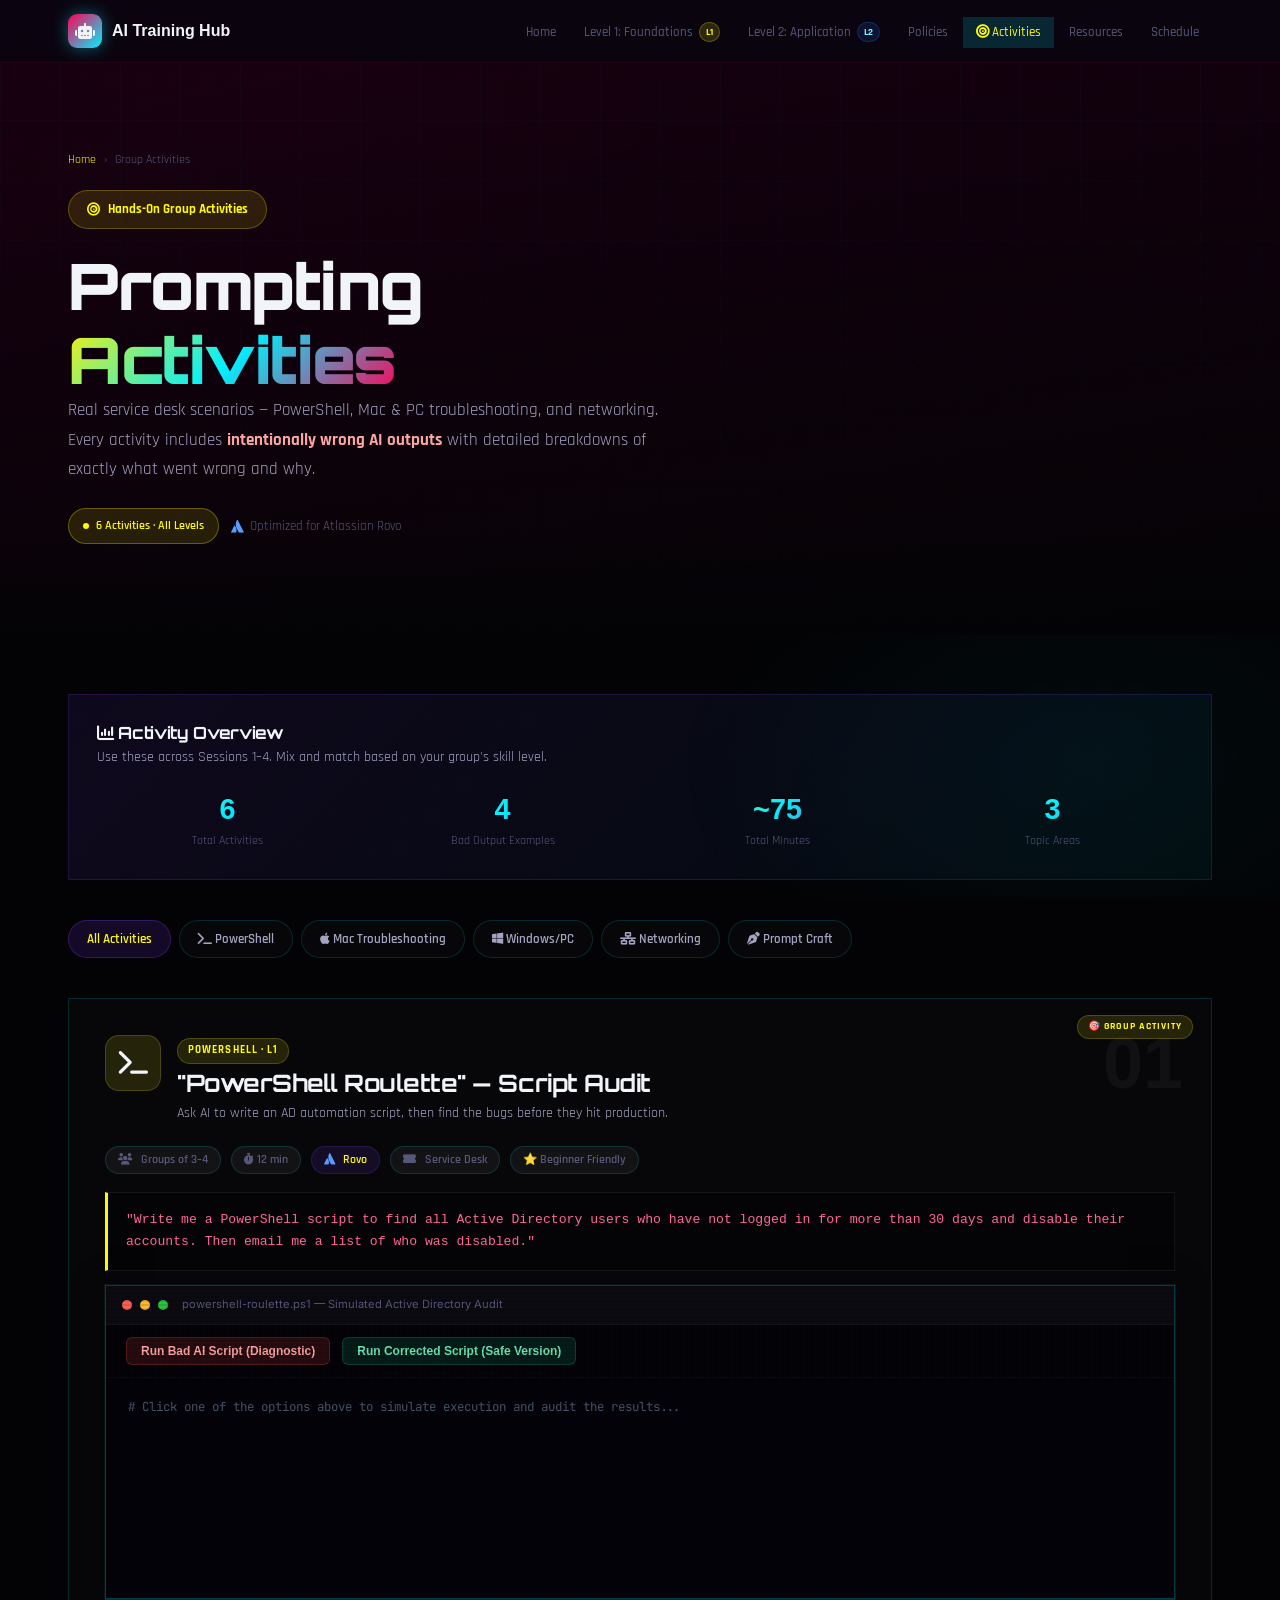
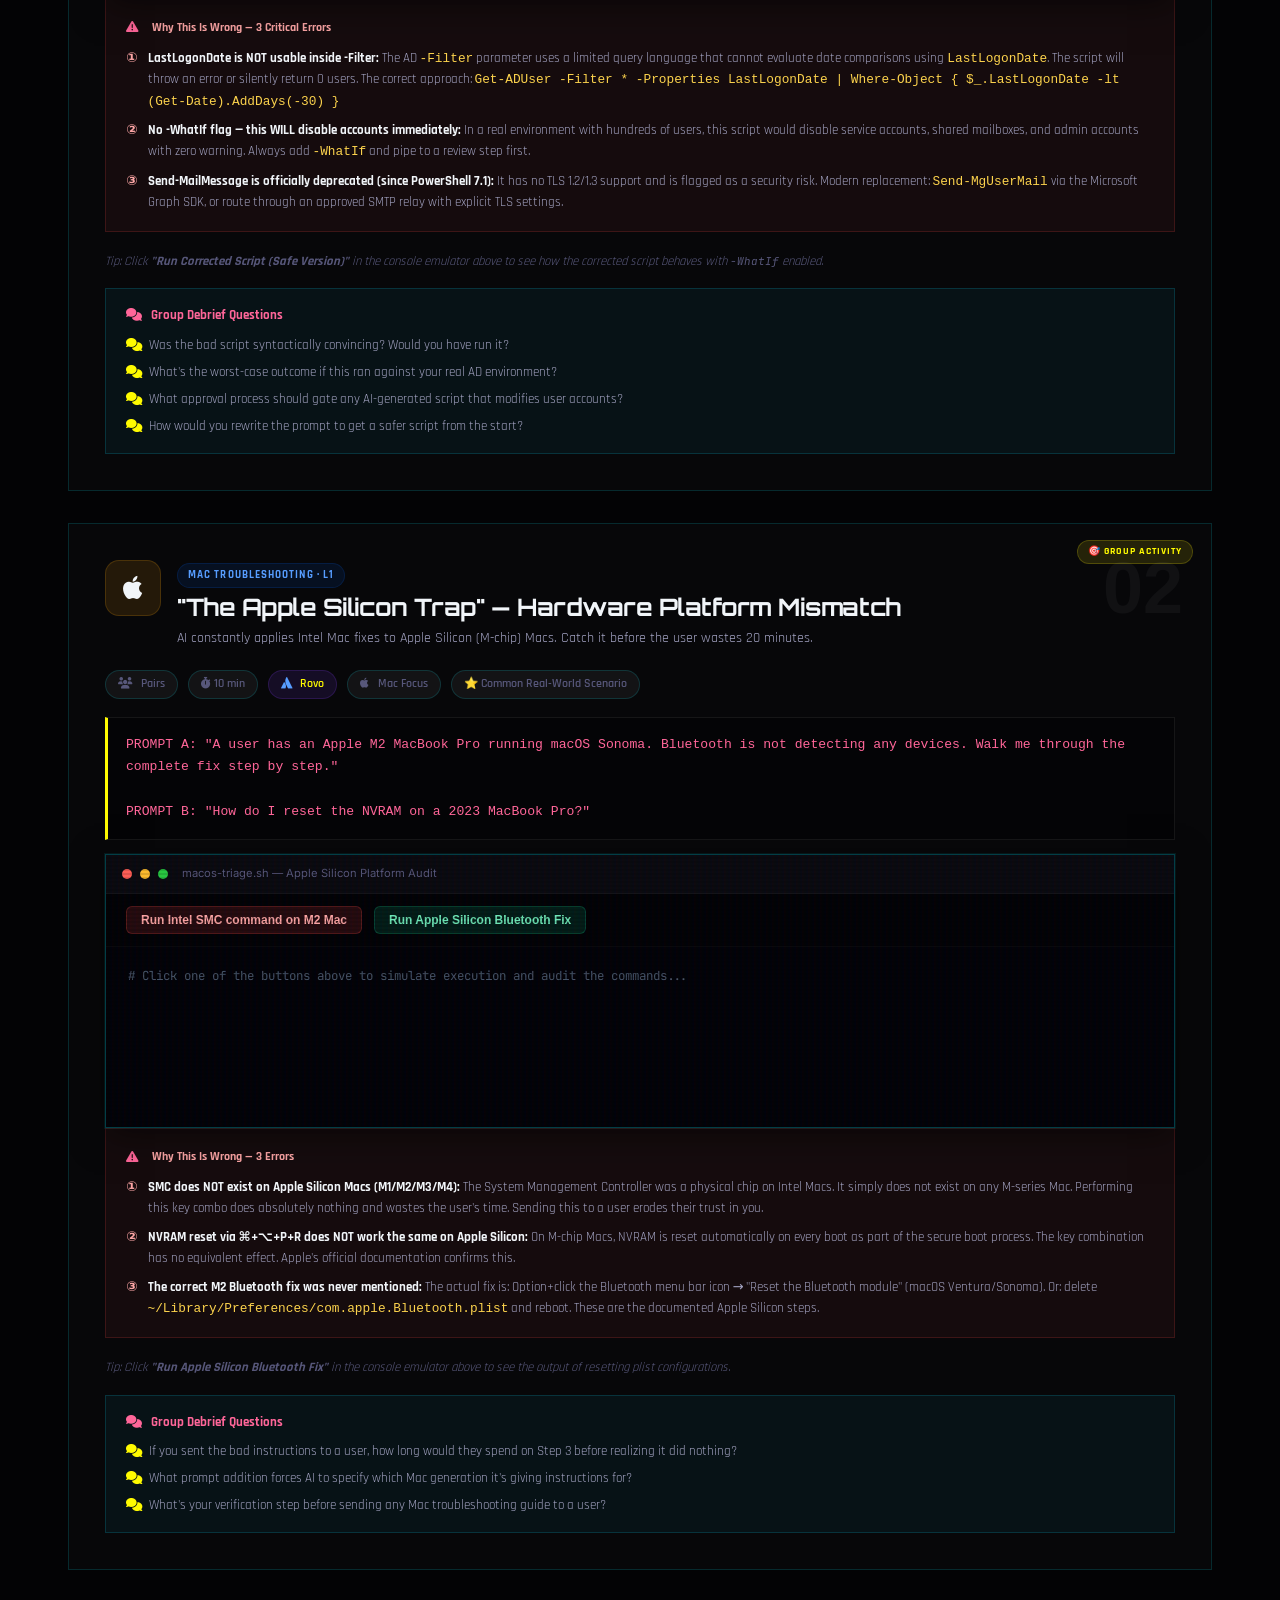
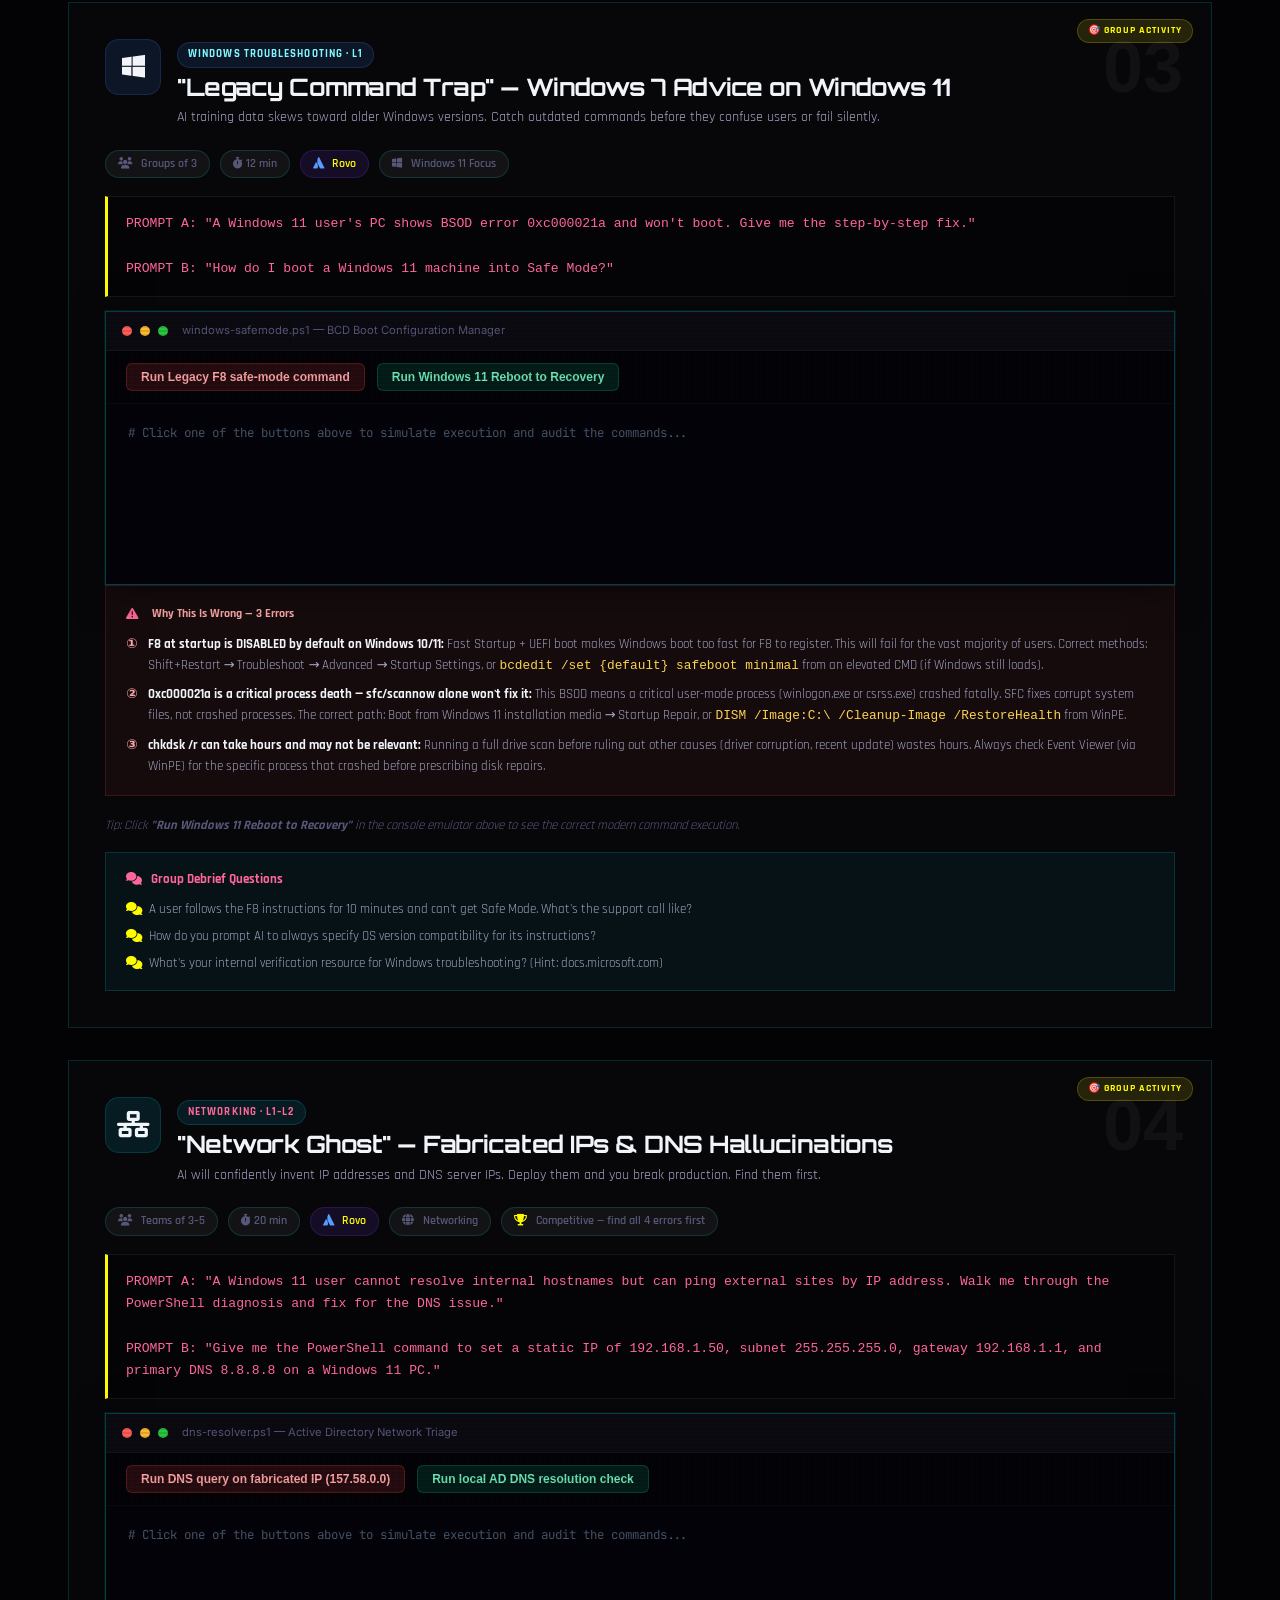
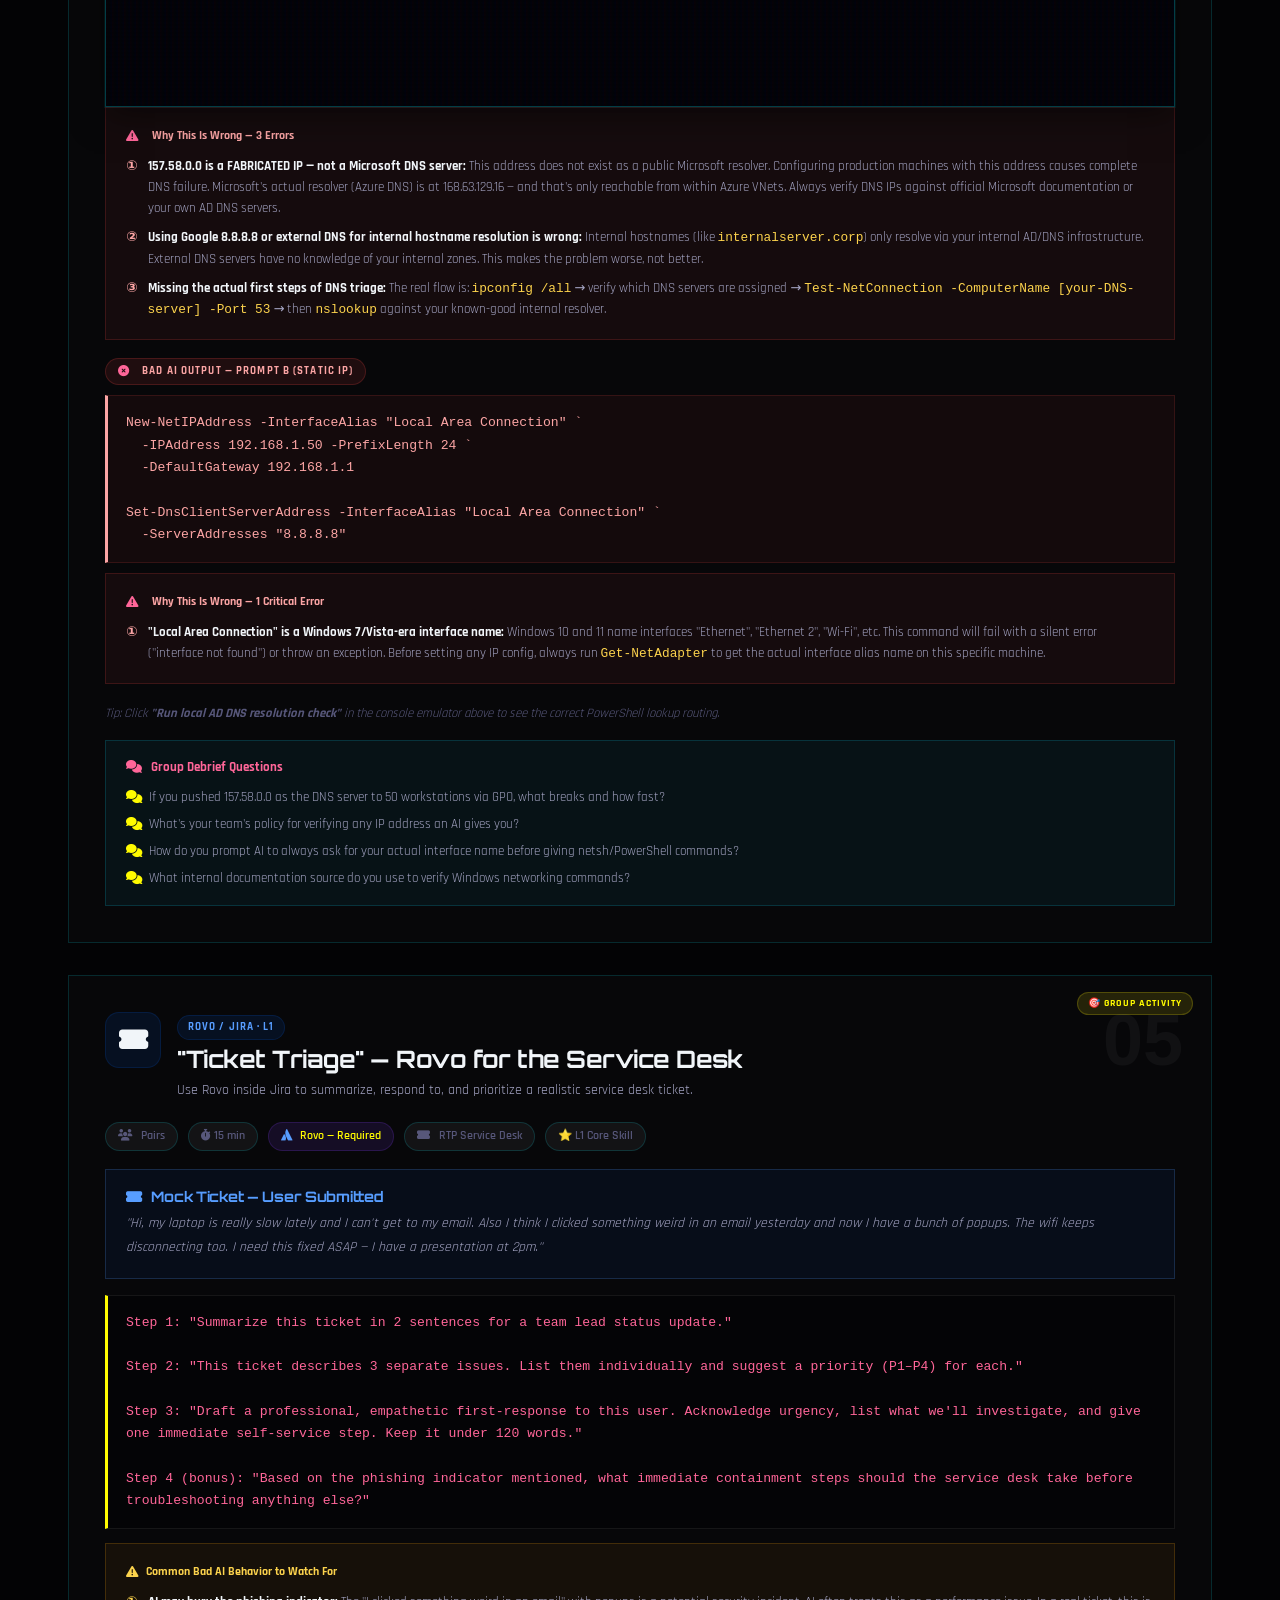
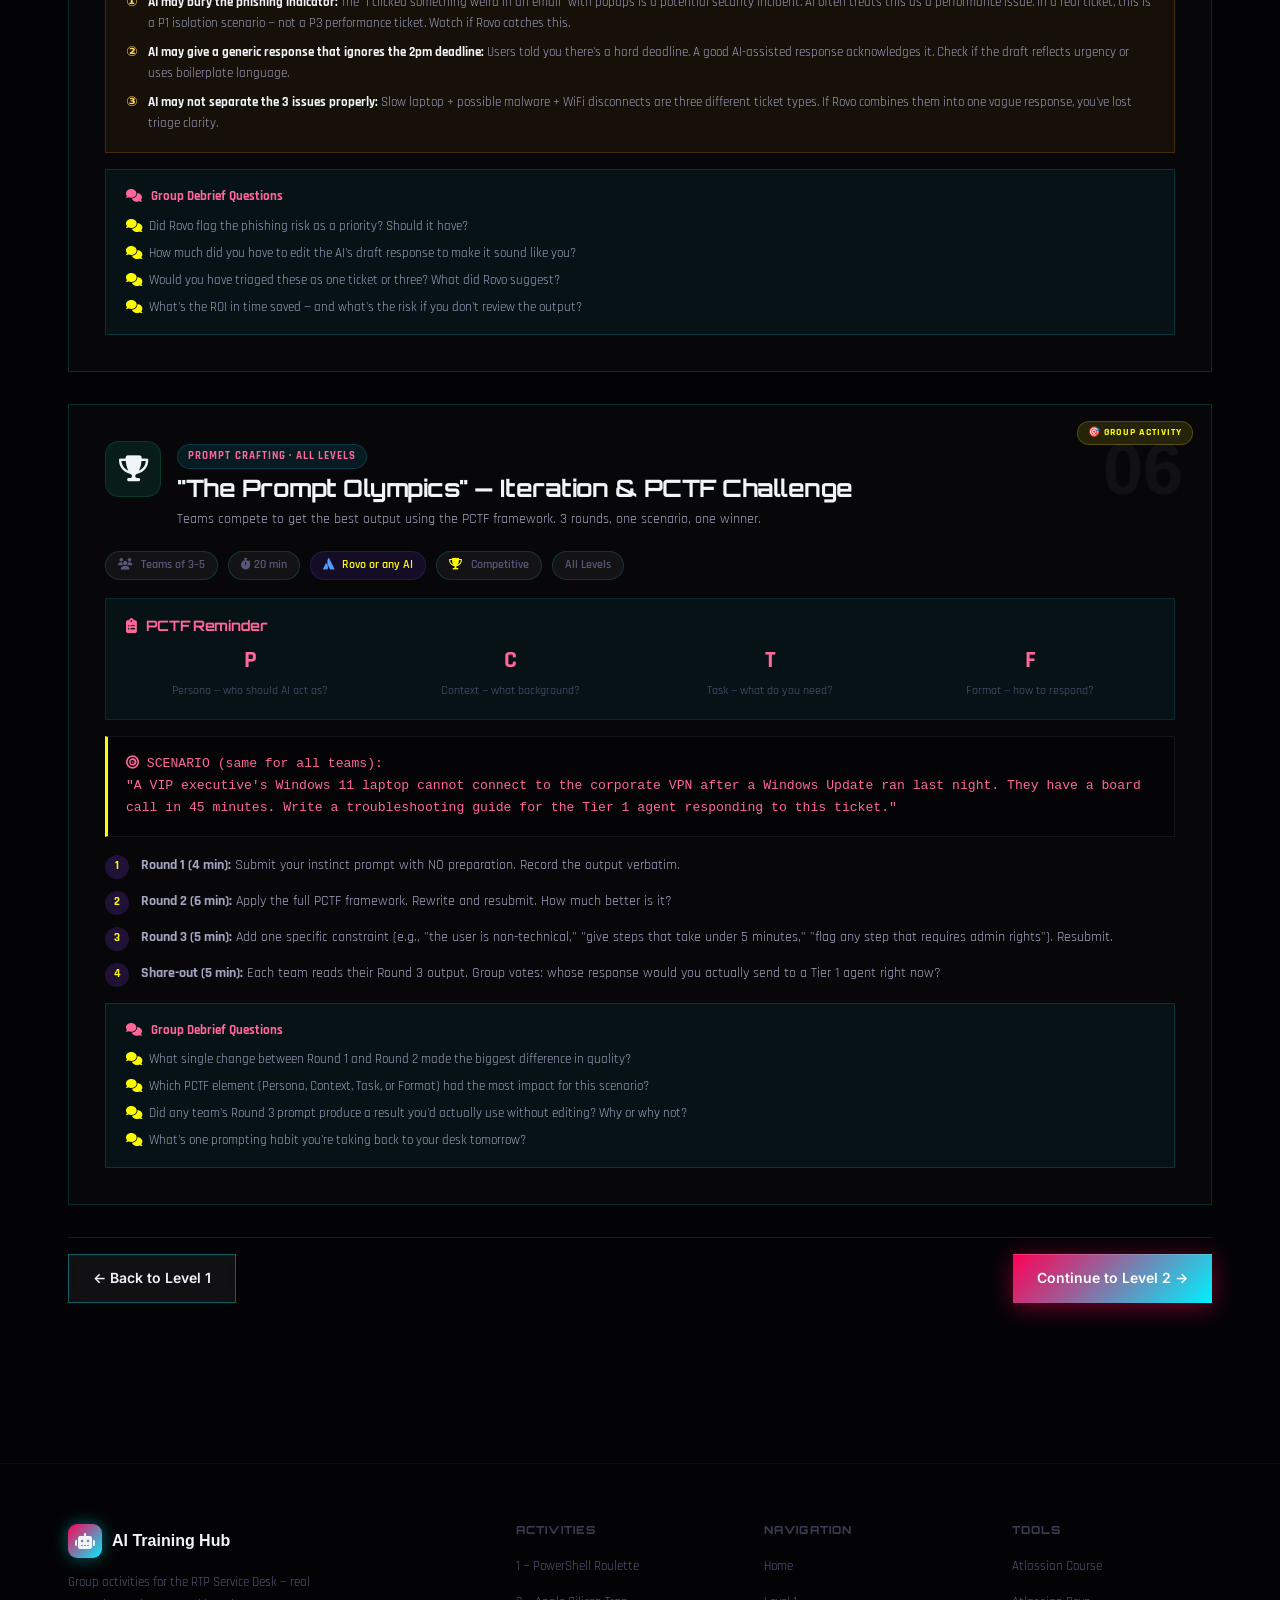
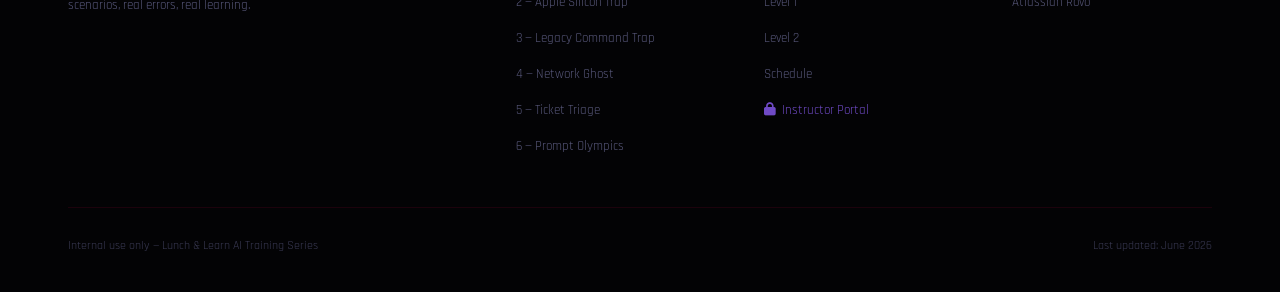
==== commit 7072f2ee: "style: remove all remaining emojis, replace with FontAwesome icons, add custom cyberpunk images and " ====
--- a/activities.html
+++ b/activities.html
@@ -162,7 +162,7 @@
     .debrief-title { font-size: 0.8rem; font-weight: 700; color: var(--accent-light); margin-bottom: 8px; }
     .debrief ul { list-style: none; display: flex; flex-direction: column; gap: 5px; }
     .debrief ul li { font-size: 0.82rem; color: var(--text-secondary); }
-    .debrief ul li::before { content: '💬 '; }
+    .debrief ul li::before { content: '\f086  '; font-family: 'Font Awesome 6 Free'; font-weight: 900; color: var(--primary-light); margin-right: 4px; }
 
     /* Filter tabs */
     .filter-tabs {
@@ -243,7 +243,7 @@
         </p>
         <div style="display:flex;gap:12px;flex-wrap:wrap;margin-top:24px;">
           <span class="phase-pill active"><span class="dot"></span> 6 Activities · All Levels</span>
-          <span style="font-size:0.8rem;color:var(--text-muted);display:flex;align-items:center;">🟦 Optimized for Atlassian Rovo</span>
+          <span style="font-size:0.8rem;color:var(--text-muted);display:flex;align-items:center;"><i class="fa-brands fa-atlassian" style="color:var(--atlassian-light); margin-right:6px;"></i> Optimized for Atlassian Rovo</span>
         </div>
       </div>
     </div>
@@ -254,7 +254,7 @@
 
       <!-- Scoreboard / Stats -->
       <div class="scoreboard animate-on-scroll">
-        <h4 style="margin-bottom:4px;">📊 Activity Overview</h4>
+        <h4 style="margin-bottom:4px;"><i class="fa-solid fa-chart-column"></i> Activity Overview</h4>
         <p style="font-size:0.85rem;margin:0;">Use these across Sessions 1–4. Mix and match based on your group's skill level.</p>
         <div class="score-grid">
           <div class="score-item"><div class="score-value">6</div><div class="score-label">Total Activities</div></div>
@@ -267,11 +267,11 @@
       <!-- Filter tabs (visual only — all activities always shown) -->
       <div class="filter-tabs animate-on-scroll">
         <span class="filter-tab active">All Activities</span>
-        <span class="filter-tab">💻 PowerShell</span>
-        <span class="filter-tab">🍎 Mac Troubleshooting</span>
-        <span class="filter-tab">🪟 Windows/PC</span>
-        <span class="filter-tab">🌐 Networking</span>
-        <span class="filter-tab">✍️ Prompt Craft</span>
+        <span class="filter-tab"><i class="fa-solid fa-terminal"></i> PowerShell</span>
+        <span class="filter-tab"><i class="fa-brands fa-apple"></i> Mac Troubleshooting</span>
+        <span class="filter-tab"><i class="fa-brands fa-windows"></i> Windows/PC</span>
+        <span class="filter-tab"><i class="fa-solid fa-network-wired"></i> Networking</span>
+        <span class="filter-tab"><i class="fa-solid fa-pen-nib"></i> Prompt Craft</span>
       </div>
 
       <!-- ═══════════════════════════════════════════ -->
@@ -280,7 +280,7 @@
       <div class="activity-card animate-on-scroll" id="act1">
         <div class="activity-number">01</div>
         <div class="activity-header">
-          <div class="activity-icon card-icon-purple">💻</div>
+          <div class="activity-icon card-icon-purple"><i class="fa-solid fa-terminal"></i></div>
           <div>
             <div class="module-tag tag-purple" style="margin-bottom:6px;">PowerShell · L1</div>
             <h3 style="margin-bottom:4px;">"PowerShell Roulette" — Script Audit</h3>
@@ -288,10 +288,10 @@
           </div>
         </div>
         <div class="activity-meta">
-          <span>👥 Groups of 3–4</span>
+          <span><i class="fa-solid fa-users" style="margin-right:6px;"></i> Groups of 3–4</span>
           <span><i class="fa-solid fa-stopwatch"></i> 12 min</span>
-          <span class="meta-highlight">🟦 Rovo</span>
-          <span>🎫 Service Desk</span>
+          <span class="meta-highlight"><i class="fa-brands fa-atlassian" style="color:var(--atlassian-light); margin-right:4px;"></i> Rovo</span>
+          <span><i class="fa-solid fa-ticket-simple" style="margin-right:6px;"></i> Service Desk</span>
           <span>⭐ Beginner Friendly</span>
         </div>
 
@@ -318,7 +318,7 @@
         </div>
 
         <div class="why-wrong">
-          <div class="why-wrong-title">🔍 Why This Is Wrong — 3 Critical Errors</div>
+          <div class="why-wrong-title"><i class="fa-solid fa-triangle-exclamation" style="color:var(--accent-light); margin-right:6px;"></i> Why This Is Wrong — 3 Critical Errors</div>
           <ul>
             <li><span class="err-num">①</span><div><strong style="color:var(--text-primary);">LastLogonDate is NOT usable inside -Filter:</strong> The AD <code>-Filter</code> parameter uses a limited query language that cannot evaluate date comparisons using <code>LastLogonDate</code>. The script will throw an error or silently return 0 users. The correct approach: <code>Get-ADUser -Filter * -Properties LastLogonDate | Where-Object { $_.LastLogonDate -lt (Get-Date).AddDays(-30) }</code></div></li>
             <li><span class="err-num">②</span><div><strong style="color:var(--text-primary);">No -WhatIf flag — this WILL disable accounts immediately:</strong> In a real environment with hundreds of users, this script would disable service accounts, shared mailboxes, and admin accounts with zero warning. Always add <code>-WhatIf</code> and pipe to a review step first.</div></li>
@@ -331,7 +331,7 @@
         </div>
 
         <div class="debrief">
-          <div class="debrief-title">💬 Group Debrief Questions</div>
+          <div class="debrief-title"><i class="fa-solid fa-comments" style="margin-right:6px;"></i> Group Debrief Questions</div>
           <ul>
             <li>Was the bad script syntactically convincing? Would you have run it?</li>
             <li>What's the worst-case outcome if this ran against your real AD environment?</li>
@@ -347,7 +347,7 @@
       <div class="activity-card animate-on-scroll" id="act2">
         <div class="activity-number">02</div>
         <div class="activity-header">
-          <div class="activity-icon card-icon-amber">🍎</div>
+          <div class="activity-icon card-icon-amber"><i class="fa-brands fa-apple"></i></div>
           <div>
             <div class="module-tag tag-atl" style="margin-bottom:6px;">Mac Troubleshooting · L1</div>
             <h3 style="margin-bottom:4px;">"The Apple Silicon Trap" — Hardware Platform Mismatch</h3>
@@ -355,10 +355,10 @@
           </div>
         </div>
         <div class="activity-meta">
-          <span>👥 Pairs</span>
+          <span><i class="fa-solid fa-users" style="margin-right:6px;"></i> Pairs</span>
           <span><i class="fa-solid fa-stopwatch"></i> 10 min</span>
-          <span class="meta-highlight">🟦 Rovo</span>
-          <span>🍎 Mac Focus</span>
+          <span class="meta-highlight"><i class="fa-brands fa-atlassian" style="color:var(--atlassian-light); margin-right:4px;"></i> Rovo</span>
+          <span><i class="fa-brands fa-apple" style="margin-right:6px;"></i> Mac Focus</span>
           <span>⭐ Common Real-World Scenario</span>
         </div>
 
@@ -386,7 +386,7 @@
         </div>
 
         <div class="why-wrong">
-          <div class="why-wrong-title">🔍 Why This Is Wrong — 3 Errors</div>
+          <div class="why-wrong-title"><i class="fa-solid fa-triangle-exclamation" style="color:var(--accent-light); margin-right:6px;"></i> Why This Is Wrong — 3 Errors</div>
           <ul>
             <li><span class="err-num">①</span><div><strong style="color:var(--text-primary);">SMC does NOT exist on Apple Silicon Macs (M1/M2/M3/M4):</strong> The System Management Controller was a physical chip on Intel Macs. It simply does not exist on any M-series Mac. Performing this key combo does absolutely nothing and wastes the user's time. Sending this to a user erodes their trust in you.</div></li>
             <li><span class="err-num">②</span><div><strong style="color:var(--text-primary);">NVRAM reset via ⌘+⌥+P+R does NOT work the same on Apple Silicon:</strong> On M-chip Macs, NVRAM is reset automatically on every boot as part of the secure boot process. The key combination has no equivalent effect. Apple's official documentation confirms this.</div></li>
@@ -399,7 +399,7 @@
         </div>
 
         <div class="debrief">
-          <div class="debrief-title">💬 Group Debrief Questions</div>
+          <div class="debrief-title"><i class="fa-solid fa-comments" style="margin-right:6px;"></i> Group Debrief Questions</div>
           <ul>
             <li>If you sent the bad instructions to a user, how long would they spend on Step 3 before realizing it did nothing?</li>
             <li>What prompt addition forces AI to specify which Mac generation it's giving instructions for?</li>
@@ -414,7 +414,7 @@
       <div class="activity-card animate-on-scroll" id="act3">
         <div class="activity-number">03</div>
         <div class="activity-header">
-          <div class="activity-icon card-icon-blue">🪟</div>
+          <div class="activity-icon card-icon-blue"><i class="fa-brands fa-windows"></i></div>
           <div>
             <div class="module-tag tag-blue" style="margin-bottom:6px;">Windows Troubleshooting · L1</div>
             <h3 style="margin-bottom:4px;">"Legacy Command Trap" — Windows 7 Advice on Windows 11</h3>
@@ -422,10 +422,10 @@
           </div>
         </div>
         <div class="activity-meta">
-          <span>👥 Groups of 3</span>
+          <span><i class="fa-solid fa-users" style="margin-right:6px;"></i> Groups of 3</span>
           <span><i class="fa-solid fa-stopwatch"></i> 12 min</span>
-          <span class="meta-highlight">🟦 Rovo</span>
-          <span>🪟 Windows 11 Focus</span>
+          <span class="meta-highlight"><i class="fa-brands fa-atlassian" style="color:var(--atlassian-light); margin-right:4px;"></i> Rovo</span>
+          <span><i class="fa-brands fa-windows" style="margin-right:6px;"></i> Windows 11 Focus</span>
         </div>
 
         <div class="prompt-box">
@@ -452,7 +452,7 @@
         </div>
 
         <div class="why-wrong">
-          <div class="why-wrong-title">🔍 Why This Is Wrong — 3 Errors</div>
+          <div class="why-wrong-title"><i class="fa-solid fa-triangle-exclamation" style="color:var(--accent-light); margin-right:6px;"></i> Why This Is Wrong — 3 Errors</div>
           <ul>
             <li><span class="err-num">①</span><div><strong style="color:var(--text-primary);">F8 at startup is DISABLED by default on Windows 10/11:</strong> Fast Startup + UEFI boot makes Windows boot too fast for F8 to register. This will fail for the vast majority of users. Correct methods: Shift+Restart → Troubleshoot → Advanced → Startup Settings, or <code>bcdedit /set {default} safeboot minimal</code> from an elevated CMD (if Windows still loads).</div></li>
             <li><span class="err-num">②</span><div><strong style="color:var(--text-primary);">0xc000021a is a critical process death — sfc/scannow alone won't fix it:</strong> This BSOD means a critical user-mode process (winlogon.exe or csrss.exe) crashed fatally. SFC fixes corrupt system files, not crashed processes. The correct path: Boot from Windows 11 installation media → Startup Repair, or <code>DISM /Image:C:\ /Cleanup-Image /RestoreHealth</code> from WinPE.</div></li>
@@ -465,7 +465,7 @@
         </div>
 
         <div class="debrief">
-          <div class="debrief-title">💬 Group Debrief Questions</div>
+          <div class="debrief-title"><i class="fa-solid fa-comments" style="margin-right:6px;"></i> Group Debrief Questions</div>
           <ul>
             <li>A user follows the F8 instructions for 10 minutes and can't get Safe Mode. What's the support call like?</li>
             <li>How do you prompt AI to always specify OS version compatibility for its instructions?</li>
@@ -480,7 +480,7 @@
       <div class="activity-card animate-on-scroll" id="act4">
         <div class="activity-number">04</div>
         <div class="activity-header">
-          <div class="activity-icon card-icon-cyan">🌐</div>
+          <div class="activity-icon card-icon-cyan"><i class="fa-solid fa-network-wired"></i></div>
           <div>
             <div class="module-tag tag-cyan" style="margin-bottom:6px;">Networking · L1–L2</div>
             <h3 style="margin-bottom:4px;">"Network Ghost" — Fabricated IPs & DNS Hallucinations</h3>
@@ -488,11 +488,11 @@
           </div>
         </div>
         <div class="activity-meta">
-          <span>👥 Teams of 3–5</span>
+          <span><i class="fa-solid fa-users" style="margin-right:6px;"></i> Teams of 3–5</span>
           <span><i class="fa-solid fa-stopwatch"></i> 20 min</span>
-          <span class="meta-highlight">🟦 Rovo</span>
-          <span>🌐 Networking</span>
-          <span>🏆 Competitive — find all 4 errors first</span>
+          <span class="meta-highlight"><i class="fa-brands fa-atlassian" style="color:var(--atlassian-light); margin-right:4px;"></i> Rovo</span>
+          <span><i class="fa-solid fa-globe" style="margin-right:6px;"></i> Networking</span>
+          <span><i class="fa-solid fa-trophy" style="color:var(--primary-light); margin-right:6px;"></i> Competitive — find all 4 errors first</span>
         </div>
 
         <div class="prompt-box">
@@ -519,7 +519,7 @@
         </div>
 
         <div class="why-wrong">
-          <div class="why-wrong-title">🔍 Why This Is Wrong — 3 Errors</div>
+          <div class="why-wrong-title"><i class="fa-solid fa-triangle-exclamation" style="color:var(--accent-light); margin-right:6px;"></i> Why This Is Wrong — 3 Errors</div>
           <ul>
             <li><span class="err-num">①</span><div><strong style="color:var(--text-primary);">157.58.0.0 is a FABRICATED IP — not a Microsoft DNS server:</strong> This address does not exist as a public Microsoft resolver. Configuring production machines with this address causes complete DNS failure. Microsoft's actual resolver (Azure DNS) is at 168.63.129.16 — and that's only reachable from within Azure VNets. Always verify DNS IPs against official Microsoft documentation or your own AD DNS servers.</div></li>
             <li><span class="err-num">②</span><div><strong style="color:var(--text-primary);">Using Google 8.8.8.8 or external DNS for internal hostname resolution is wrong:</strong> Internal hostnames (like <code>internalserver.corp</code>) only resolve via your internal AD/DNS infrastructure. External DNS servers have no knowledge of your internal zones. This makes the problem worse, not better.</div></li>
@@ -527,7 +527,7 @@
           </ul>
         </div>
 
-        <div class="bad-output-label">❌ Bad AI Output — Prompt B (Static IP)</div>
+        <div class="bad-output-label"><i class="fa-solid fa-circle-xmark" style="color:var(--accent-light); margin-right:6px;"></i> Bad AI Output — Prompt B (Static IP)</div>
         <div class="bad-output">
           New-NetIPAddress -InterfaceAlias "Local Area Connection" `<br>
           &nbsp;&nbsp;-IPAddress 192.168.1.50 -PrefixLength 24 `<br>
@@ -537,7 +537,7 @@
         </div>
 
         <div class="why-wrong">
-          <div class="why-wrong-title">🔍 Why This Is Wrong — 1 Critical Error</div>
+          <div class="why-wrong-title"><i class="fa-solid fa-triangle-exclamation" style="color:var(--accent-light); margin-right:6px;"></i> Why This Is Wrong — 1 Critical Error</div>
           <ul>
             <li><span class="err-num">①</span><div><strong style="color:var(--text-primary);">"Local Area Connection" is a Windows 7/Vista-era interface name:</strong> Windows 10 and 11 name interfaces "Ethernet", "Ethernet 2", "Wi-Fi", etc. This command will fail with a silent error ("interface not found") or throw an exception. Before setting any IP config, always run <code>Get-NetAdapter</code> to get the actual interface alias name on this specific machine.</div></li>
           </ul>
@@ -548,7 +548,7 @@
         </div>
 
         <div class="debrief">
-          <div class="debrief-title">💬 Group Debrief Questions</div>
+          <div class="debrief-title"><i class="fa-solid fa-comments" style="margin-right:6px;"></i> Group Debrief Questions</div>
           <ul>
             <li>If you pushed 157.58.0.0 as the DNS server to 50 workstations via GPO, what breaks and how fast?</li>
             <li>What's your team's policy for verifying any IP address an AI gives you?</li>
@@ -564,7 +564,7 @@
       <div class="activity-card animate-on-scroll" id="act5">
         <div class="activity-number">05</div>
         <div class="activity-header">
-          <div class="activity-icon card-icon-atl">🎫</div>
+          <div class="activity-icon card-icon-atl"><i class="fa-solid fa-ticket-simple"></i></div>
           <div>
             <div class="module-tag tag-atl" style="margin-bottom:6px;">Rovo / Jira · L1</div>
             <h3 style="margin-bottom:4px;">"Ticket Triage" — Rovo for the Service Desk</h3>
@@ -572,15 +572,15 @@
           </div>
         </div>
         <div class="activity-meta">
-          <span>👥 Pairs</span>
+          <span><i class="fa-solid fa-users" style="margin-right:6px;"></i> Pairs</span>
           <span><i class="fa-solid fa-stopwatch"></i> 15 min</span>
-          <span class="meta-highlight">🟦 Rovo — Required</span>
-          <span>🎫 RTP Service Desk</span>
+          <span class="meta-highlight"><i class="fa-brands fa-atlassian" style="color:var(--atlassian-light); margin-right:4px;"></i> Rovo — Required</span>
+          <span><i class="fa-solid fa-ticket-simple" style="margin-right:6px;"></i> RTP Service Desk</span>
           <span>⭐ L1 Core Skill</span>
         </div>
 
         <div style="background:rgba(0,82,204,0.08);border:1px solid rgba(87,157,255,0.2);border-radius:var(--radius-md);padding:18px 20px;margin-bottom:16px;">
-          <h4 style="font-size:0.9rem;color:var(--atlassian-light);margin-bottom:8px;">🎫 Mock Ticket — User Submitted</h4>
+          <h4 style="font-size:0.9rem;color:var(--atlassian-light);margin-bottom:8px;"><i class="fa-solid fa-ticket-simple" style="margin-right:6px;"></i> Mock Ticket — User Submitted</h4>
           <p style="font-size:0.85rem;color:var(--text-secondary);margin:0;font-style:italic;">"Hi, my laptop is really slow lately and I can't get to my email. Also I think I clicked something weird in an email yesterday and now I have a bunch of popups. The wifi keeps disconnecting too. I need this fixed ASAP — I have a presentation at 2pm."</p>
         </div>
 
@@ -601,7 +601,7 @@
         </div>
 
         <div class="debrief">
-          <div class="debrief-title">💬 Group Debrief Questions</div>
+          <div class="debrief-title"><i class="fa-solid fa-comments" style="margin-right:6px;"></i> Group Debrief Questions</div>
           <ul>
             <li>Did Rovo flag the phishing risk as a priority? Should it have?</li>
             <li>How much did you have to edit the AI's draft response to make it sound like you?</li>
@@ -617,7 +617,7 @@
       <div class="activity-card animate-on-scroll" id="act6">
         <div class="activity-number">06</div>
         <div class="activity-header">
-          <div class="activity-icon card-icon-green">🏆</div>
+          <div class="activity-icon card-icon-green"><i class="fa-solid fa-trophy"></i></div>
           <div>
             <div class="module-tag tag-cyan" style="margin-bottom:6px;">Prompt Crafting · All Levels</div>
             <h3 style="margin-bottom:4px;">"The Prompt Olympics" — Iteration & PCTF Challenge</h3>
@@ -625,15 +625,15 @@
           </div>
         </div>
         <div class="activity-meta">
-          <span>👥 Teams of 3–5</span>
+          <span><i class="fa-solid fa-users" style="margin-right:6px;"></i> Teams of 3–5</span>
           <span><i class="fa-solid fa-stopwatch"></i> 20 min</span>
-          <span class="meta-highlight">🟦 Rovo or any AI</span>
-          <span>🏆 Competitive</span>
+          <span class="meta-highlight"><i class="fa-brands fa-atlassian" style="color:var(--atlassian-light); margin-right:4px;"></i> Rovo or any AI</span>
+          <span><i class="fa-solid fa-trophy" style="color:var(--primary-light); margin-right:6px;"></i> Competitive</span>
           <span>All Levels</span>
         </div>
 
         <div style="background:rgba(6,182,212,0.06);border:1px solid rgba(6,182,212,0.15);border-radius:var(--radius-md);padding:18px 20px;margin-bottom:16px;">
-          <h4 style="font-size:0.9rem;color:var(--accent-light);margin-bottom:8px;">📋 PCTF Reminder</h4>
+          <h4 style="font-size:0.9rem;color:var(--accent-light);margin-bottom:8px;"><i class="fa-solid fa-clipboard-list" style="margin-right:6px;"></i> PCTF Reminder</h4>
           <div style="display:grid;grid-template-columns:repeat(4,1fr);gap:12px;margin-top:8px;">
             <div style="text-align:center;"><span style="font-size:1.5rem;font-weight:900;color:var(--accent-light);">P</span><p style="font-size:0.75rem;margin:0;color:var(--text-muted);">Persona — who should AI act as?</p></div>
             <div style="text-align:center;"><span style="font-size:1.5rem;font-weight:900;color:var(--accent-light);">C</span><p style="font-size:0.75rem;margin:0;color:var(--text-muted);">Context — what background?</p></div>
@@ -655,7 +655,7 @@
         </ul>
 
         <div class="debrief">
-          <div class="debrief-title">💬 Group Debrief Questions</div>
+          <div class="debrief-title"><i class="fa-solid fa-comments" style="margin-right:6px;"></i> Group Debrief Questions</div>
           <ul>
             <li>What single change between Round 1 and Round 2 made the biggest difference in quality?</li>
             <li>Which PCTF element (Persona, Context, Task, or Format) had the most impact for this scenario?</li>
@@ -703,7 +703,7 @@
             <li><a href="level1.html">Level 1</a></li>
             <li><a href="level2.html">Level 2</a></li>
             <li><a href="schedule.html">Schedule</a></li>
-            <li><a href="instructor.html" style="color:rgba(139,92,246,0.8);"><span style="margin-right:4px;">🔒</span>Instructor Portal</a></li>
+            <li><a href="instructor.html" style="color:rgba(139,92,246,0.8);"><span style="margin-right:6px;"><i class="fa-solid fa-lock"></i></span>Instructor Portal</a></li>
           </ul>
         </div>
         <div class="footer-col">
--- a/style.css
+++ b/style.css
@@ -1576,6 +1576,12 @@
 .timer-widget,
 .matrix-card {
   clip-path: polygon(0 0, calc(100% - 16px) 0, 100% 16px, 100% 100%, 16px 100%, 0 calc(100% - 16px)) !important;
+}
+.cyber-bevel {
+  clip-path: polygon(0 0, calc(100% - 8px) 0, 100% 8px, 100% 100%, 8px 100%, 0 calc(100% - 8px)) !important;
+}
+.cyber-bevel-lg {
+  clip-path: polygon(0 0, calc(100% - 24px) 0, 100% 24px, 100% 100%, 24px 100%, 0 calc(100% - 24px)) !important;
 }
 
 /* CRT Scanline overlay on Simulated terminals */
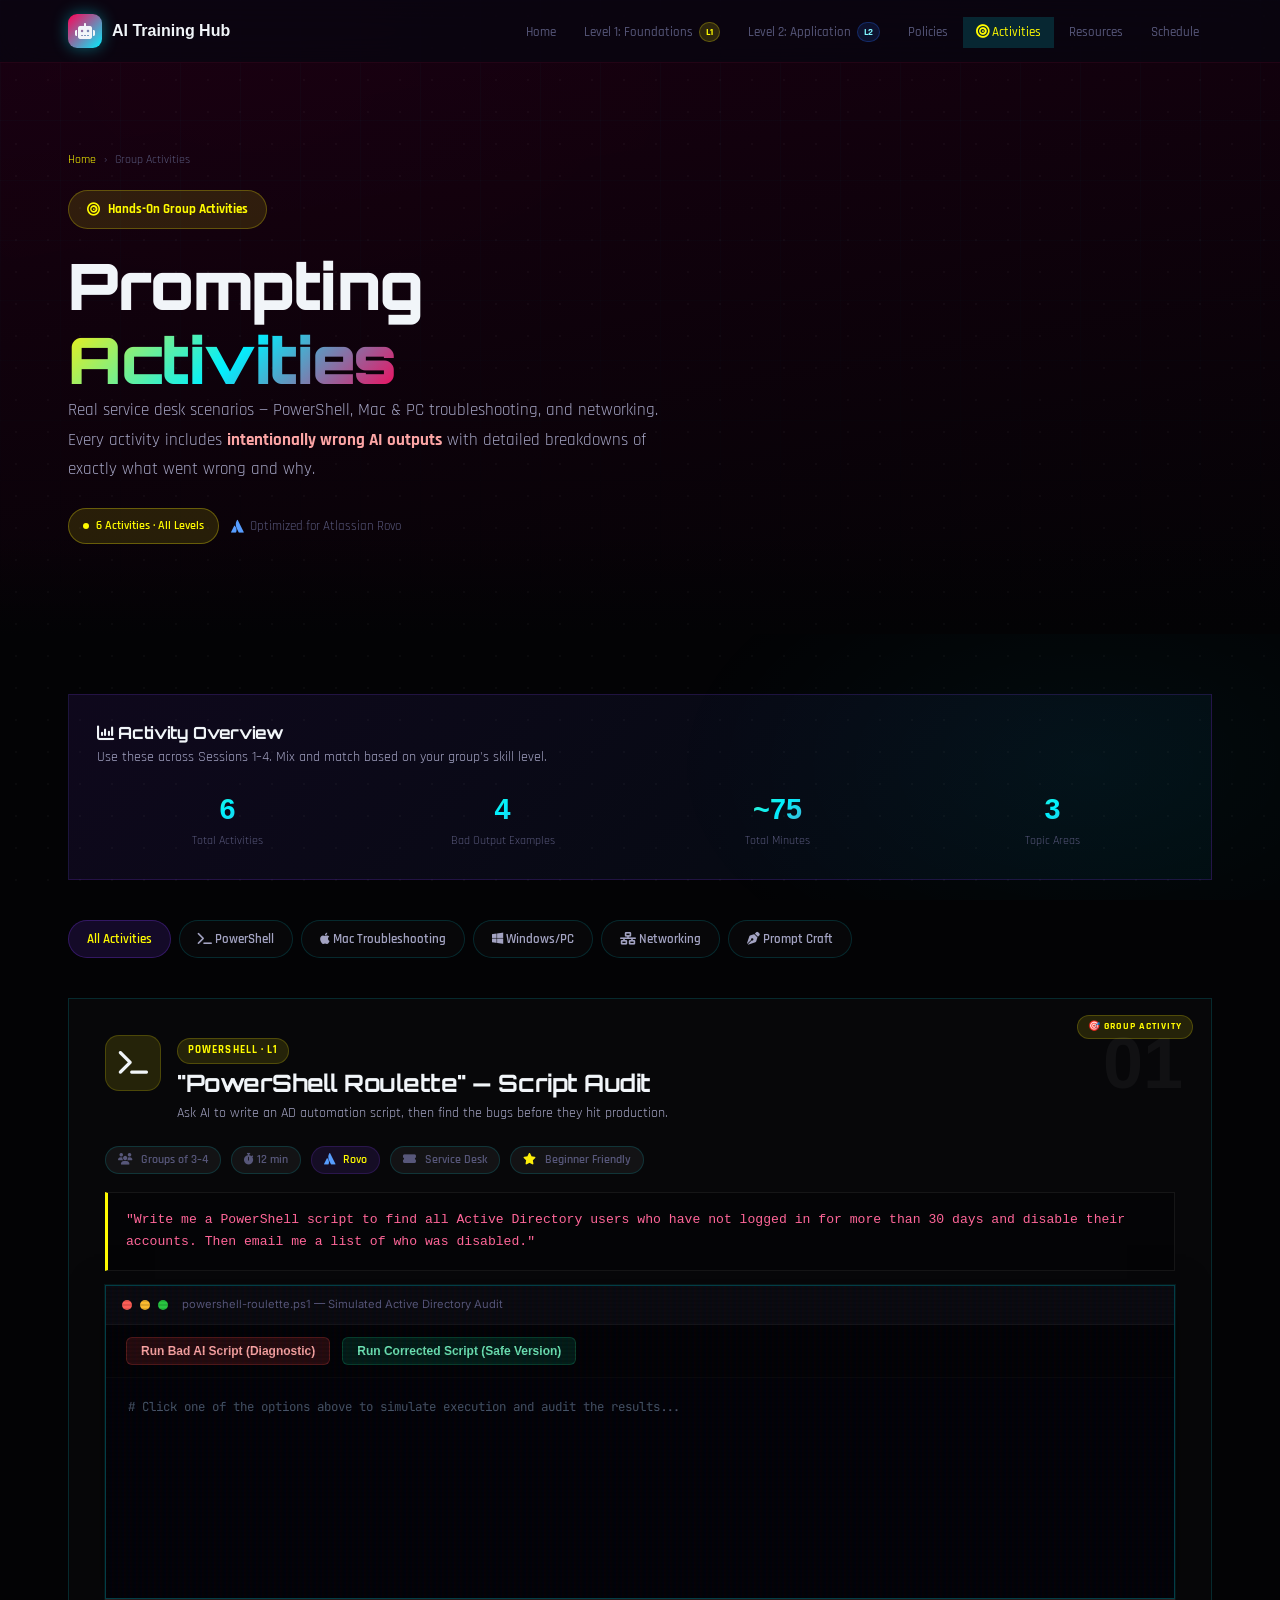
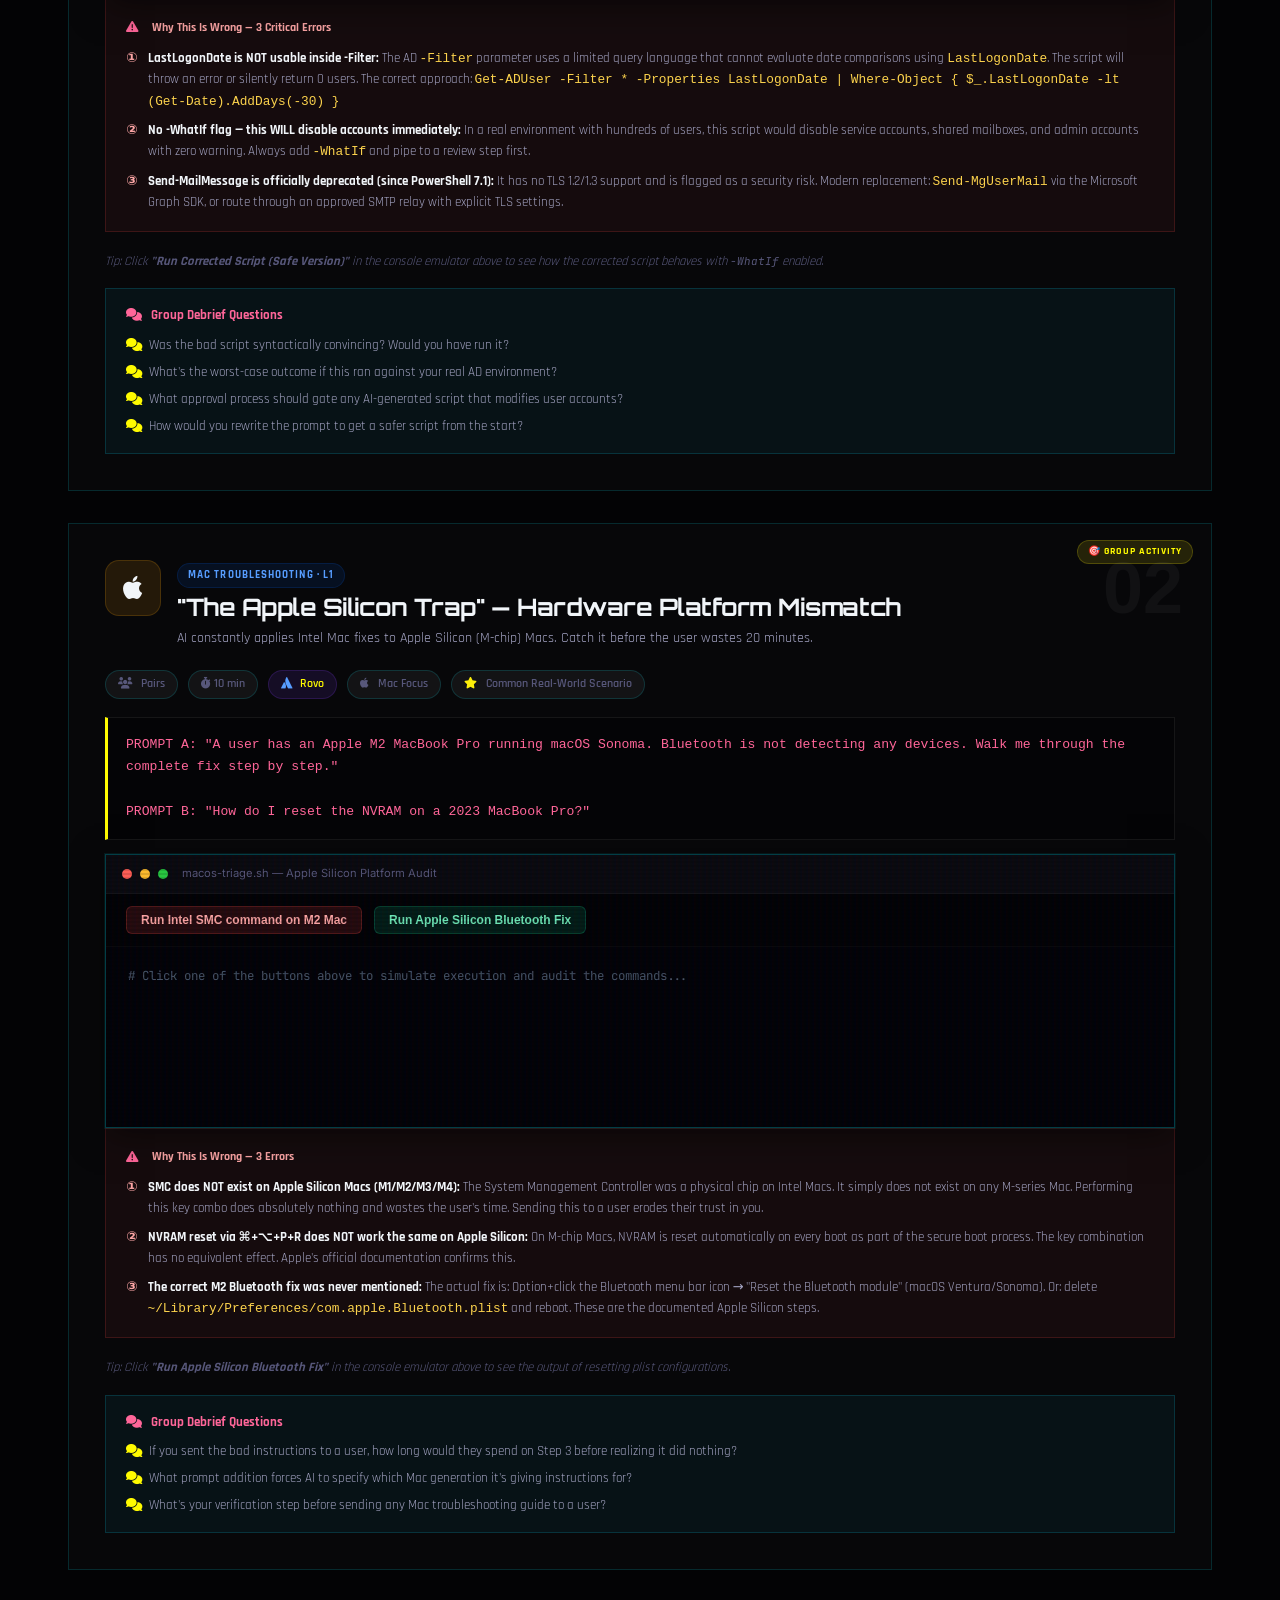
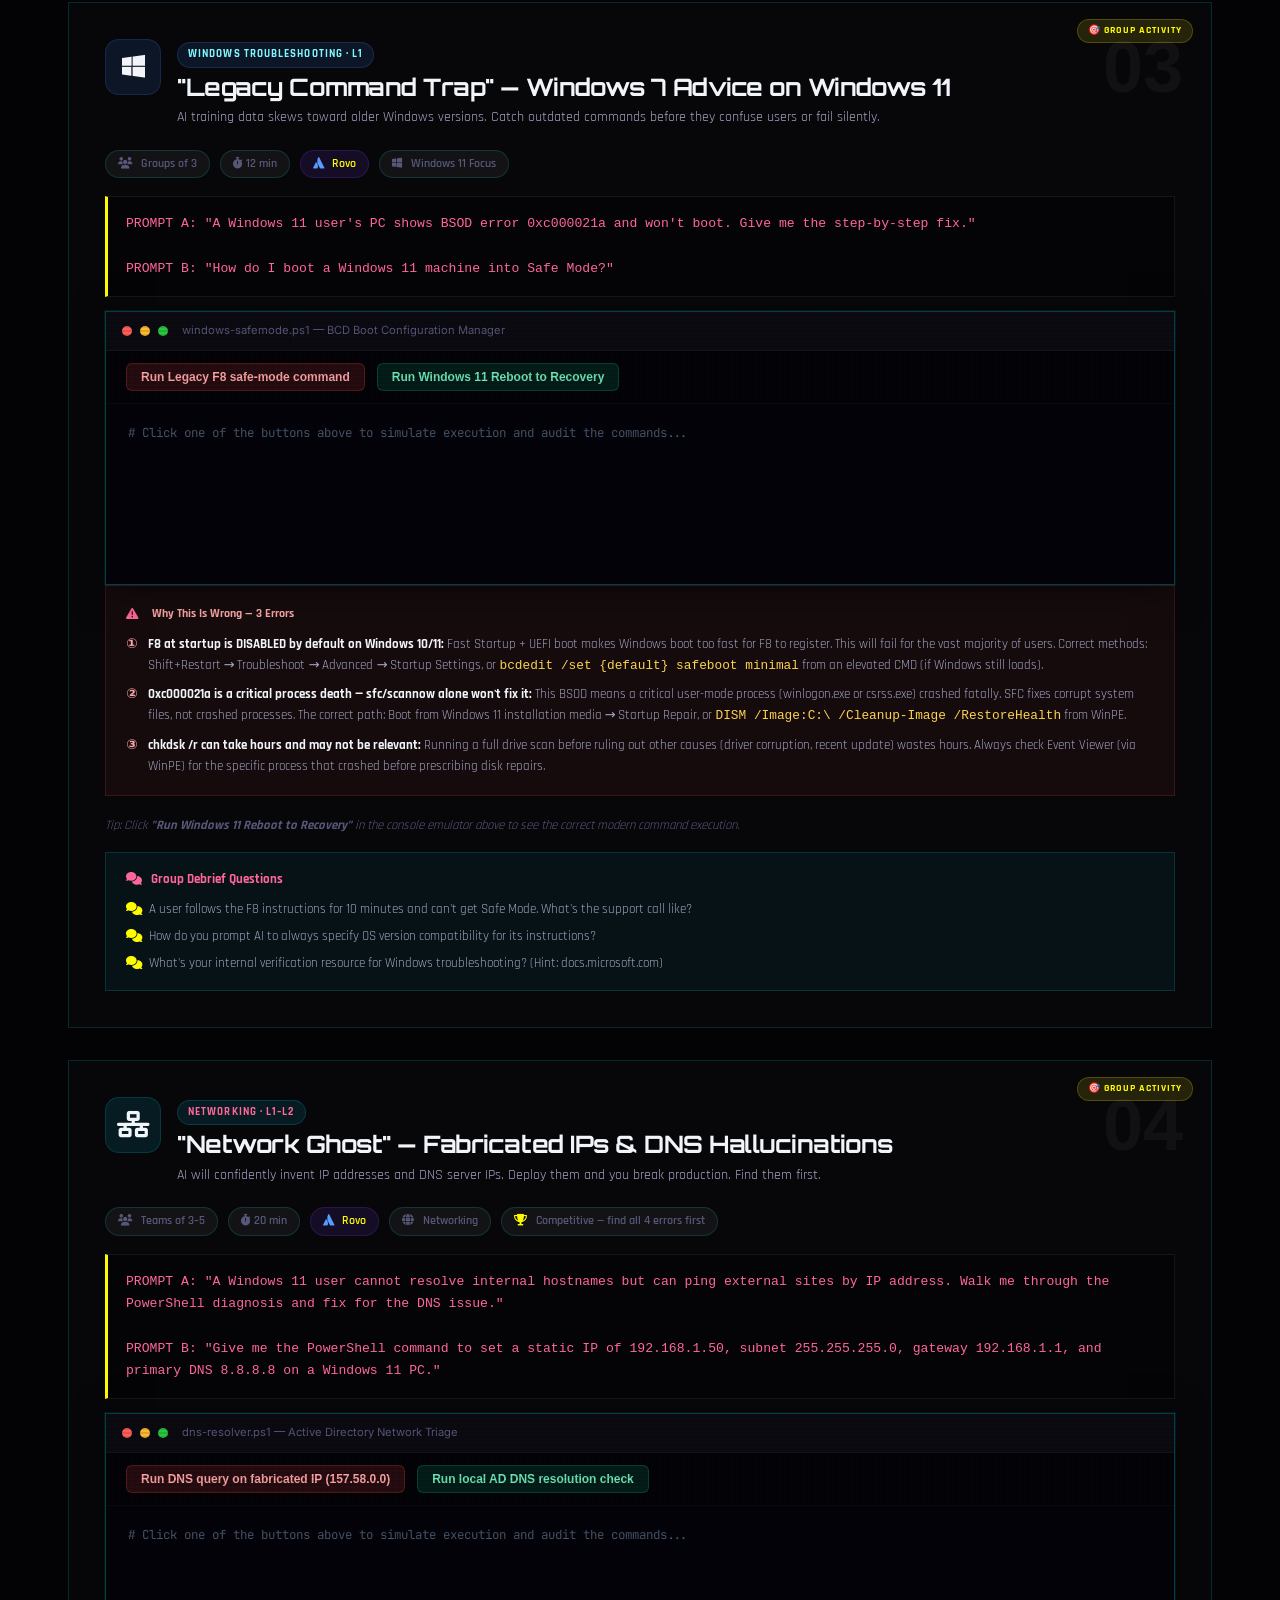
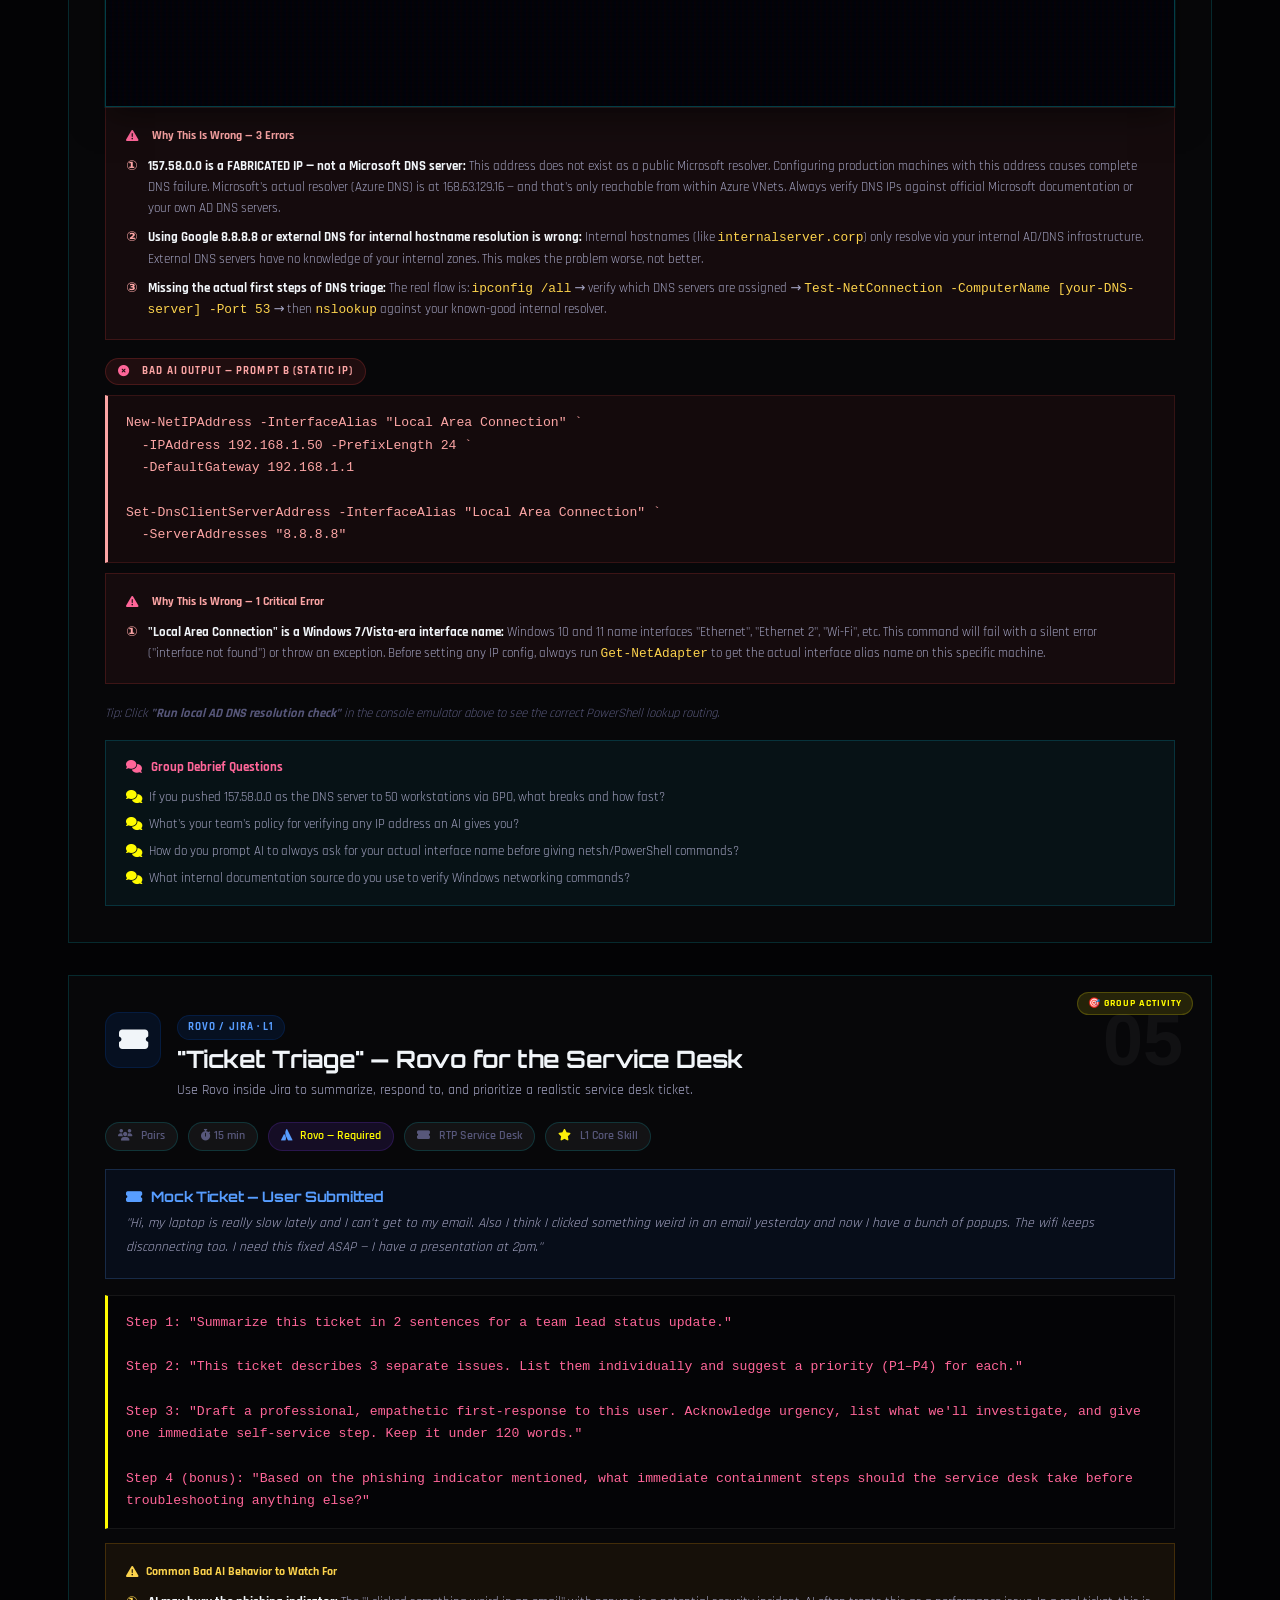
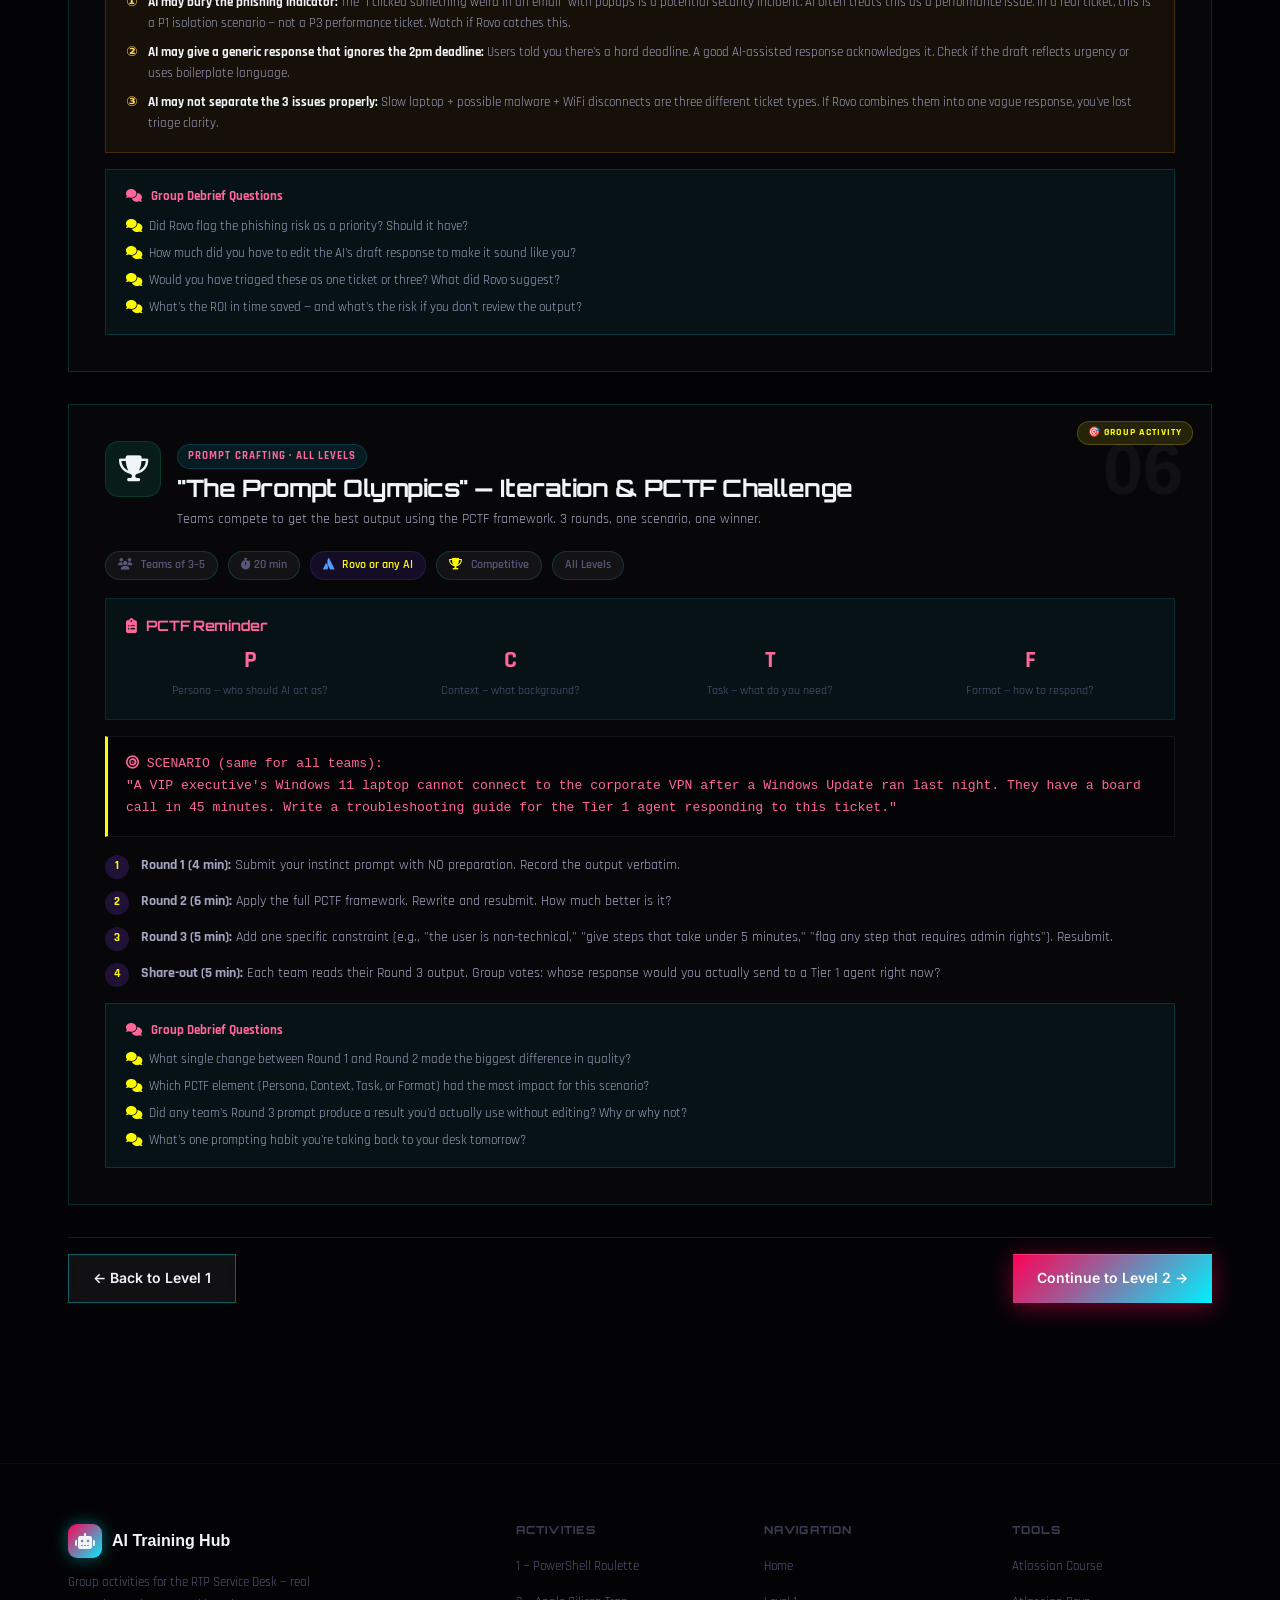
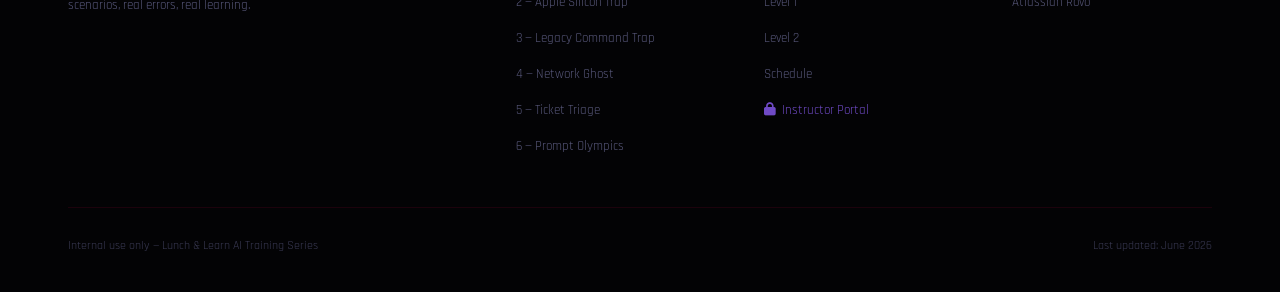
==== commit 145d47f3: "style: replace remaining star and clock emojis with FontAwesome vector icons" ====
--- a/activities.html
+++ b/activities.html
@@ -292,7 +292,7 @@
           <span><i class="fa-solid fa-stopwatch"></i> 12 min</span>
           <span class="meta-highlight"><i class="fa-brands fa-atlassian" style="color:var(--atlassian-light); margin-right:4px;"></i> Rovo</span>
           <span><i class="fa-solid fa-ticket-simple" style="margin-right:6px;"></i> Service Desk</span>
-          <span>⭐ Beginner Friendly</span>
+          <span><i class="fa-solid fa-star" style="color:#fcee0a; margin-right:6px;"></i> Beginner Friendly</span>
         </div>
 
         <div class="prompt-box">
@@ -359,7 +359,7 @@
           <span><i class="fa-solid fa-stopwatch"></i> 10 min</span>
           <span class="meta-highlight"><i class="fa-brands fa-atlassian" style="color:var(--atlassian-light); margin-right:4px;"></i> Rovo</span>
           <span><i class="fa-brands fa-apple" style="margin-right:6px;"></i> Mac Focus</span>
-          <span>⭐ Common Real-World Scenario</span>
+          <span><i class="fa-solid fa-star" style="color:#fcee0a; margin-right:6px;"></i> Common Real-World Scenario</span>
         </div>
 
         <div class="prompt-box">
@@ -576,7 +576,7 @@
           <span><i class="fa-solid fa-stopwatch"></i> 15 min</span>
           <span class="meta-highlight"><i class="fa-brands fa-atlassian" style="color:var(--atlassian-light); margin-right:4px;"></i> Rovo — Required</span>
           <span><i class="fa-solid fa-ticket-simple" style="margin-right:6px;"></i> RTP Service Desk</span>
-          <span>⭐ L1 Core Skill</span>
+          <span><i class="fa-solid fa-star" style="color:#fcee0a; margin-right:6px;"></i> L1 Core Skill</span>
         </div>
 
         <div style="background:rgba(0,82,204,0.08);border:1px solid rgba(87,157,255,0.2);border-radius:var(--radius-md);padding:18px 20px;margin-bottom:16px;">
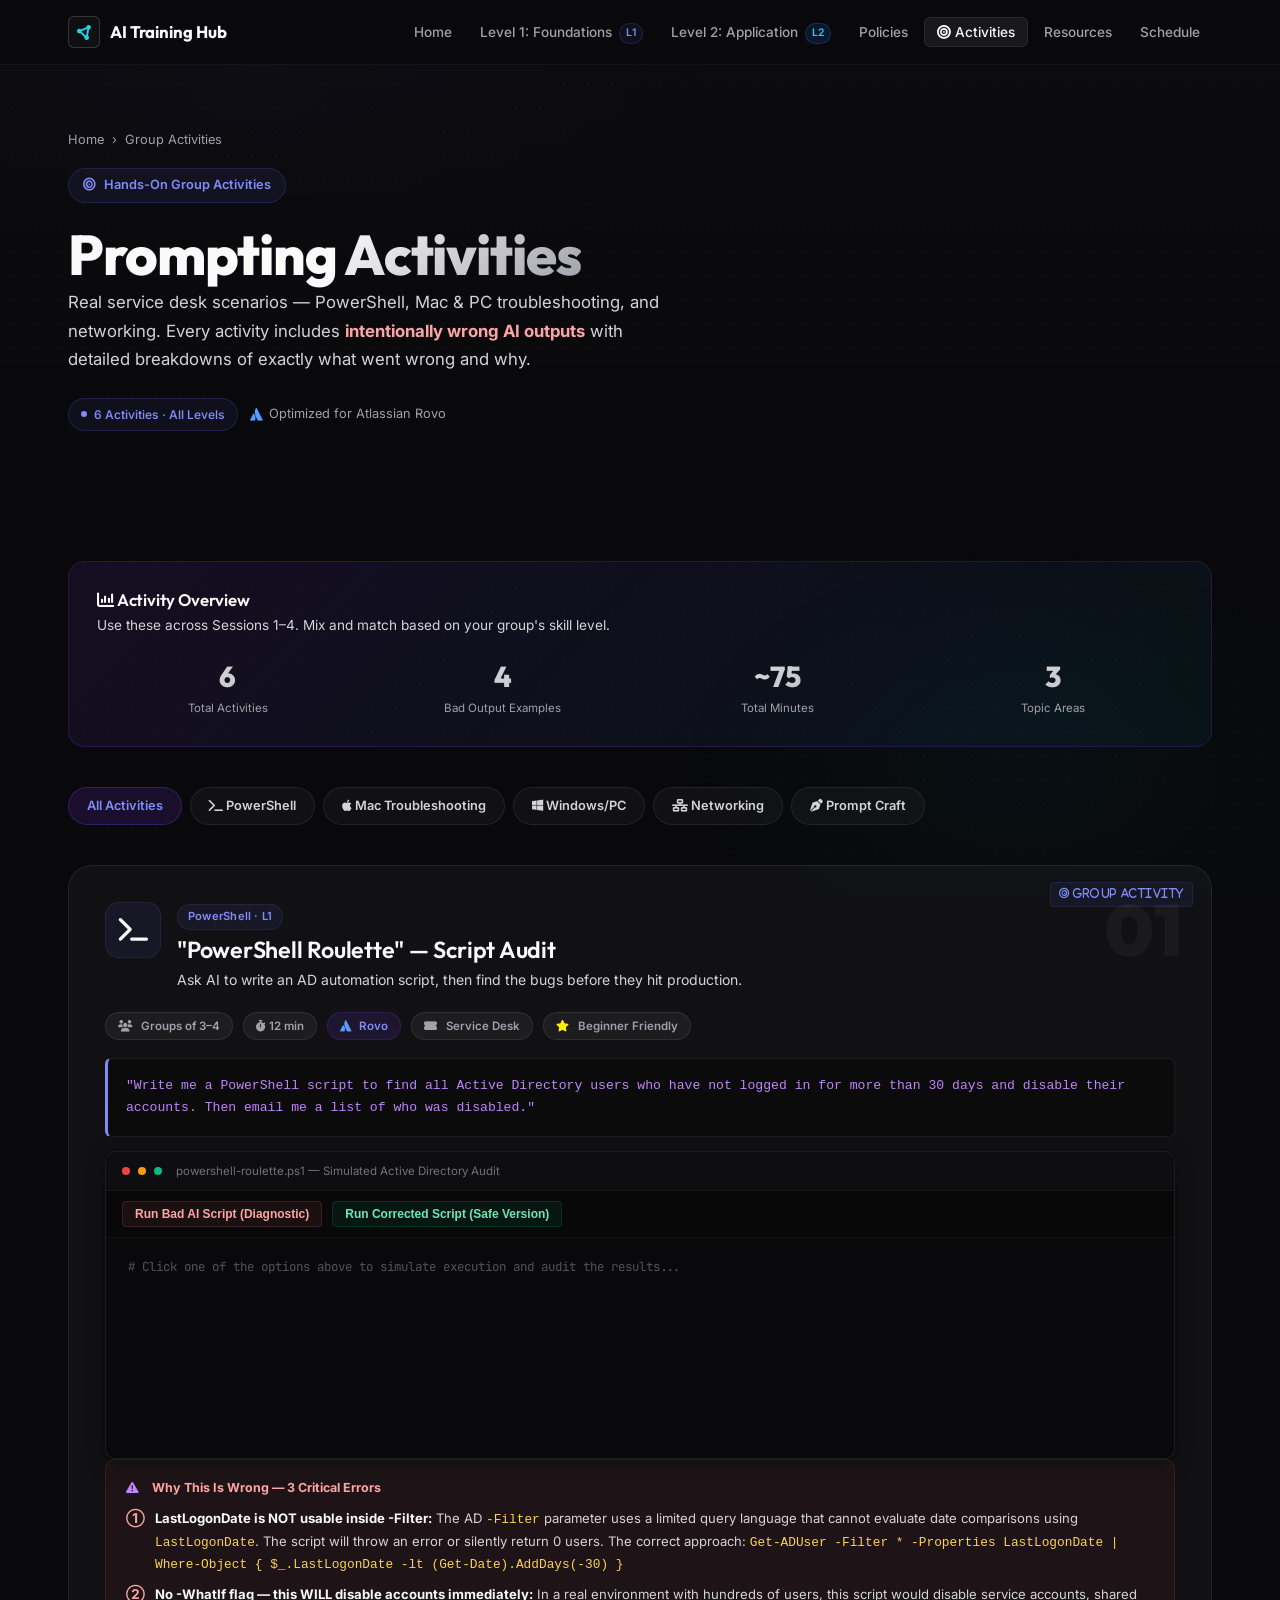
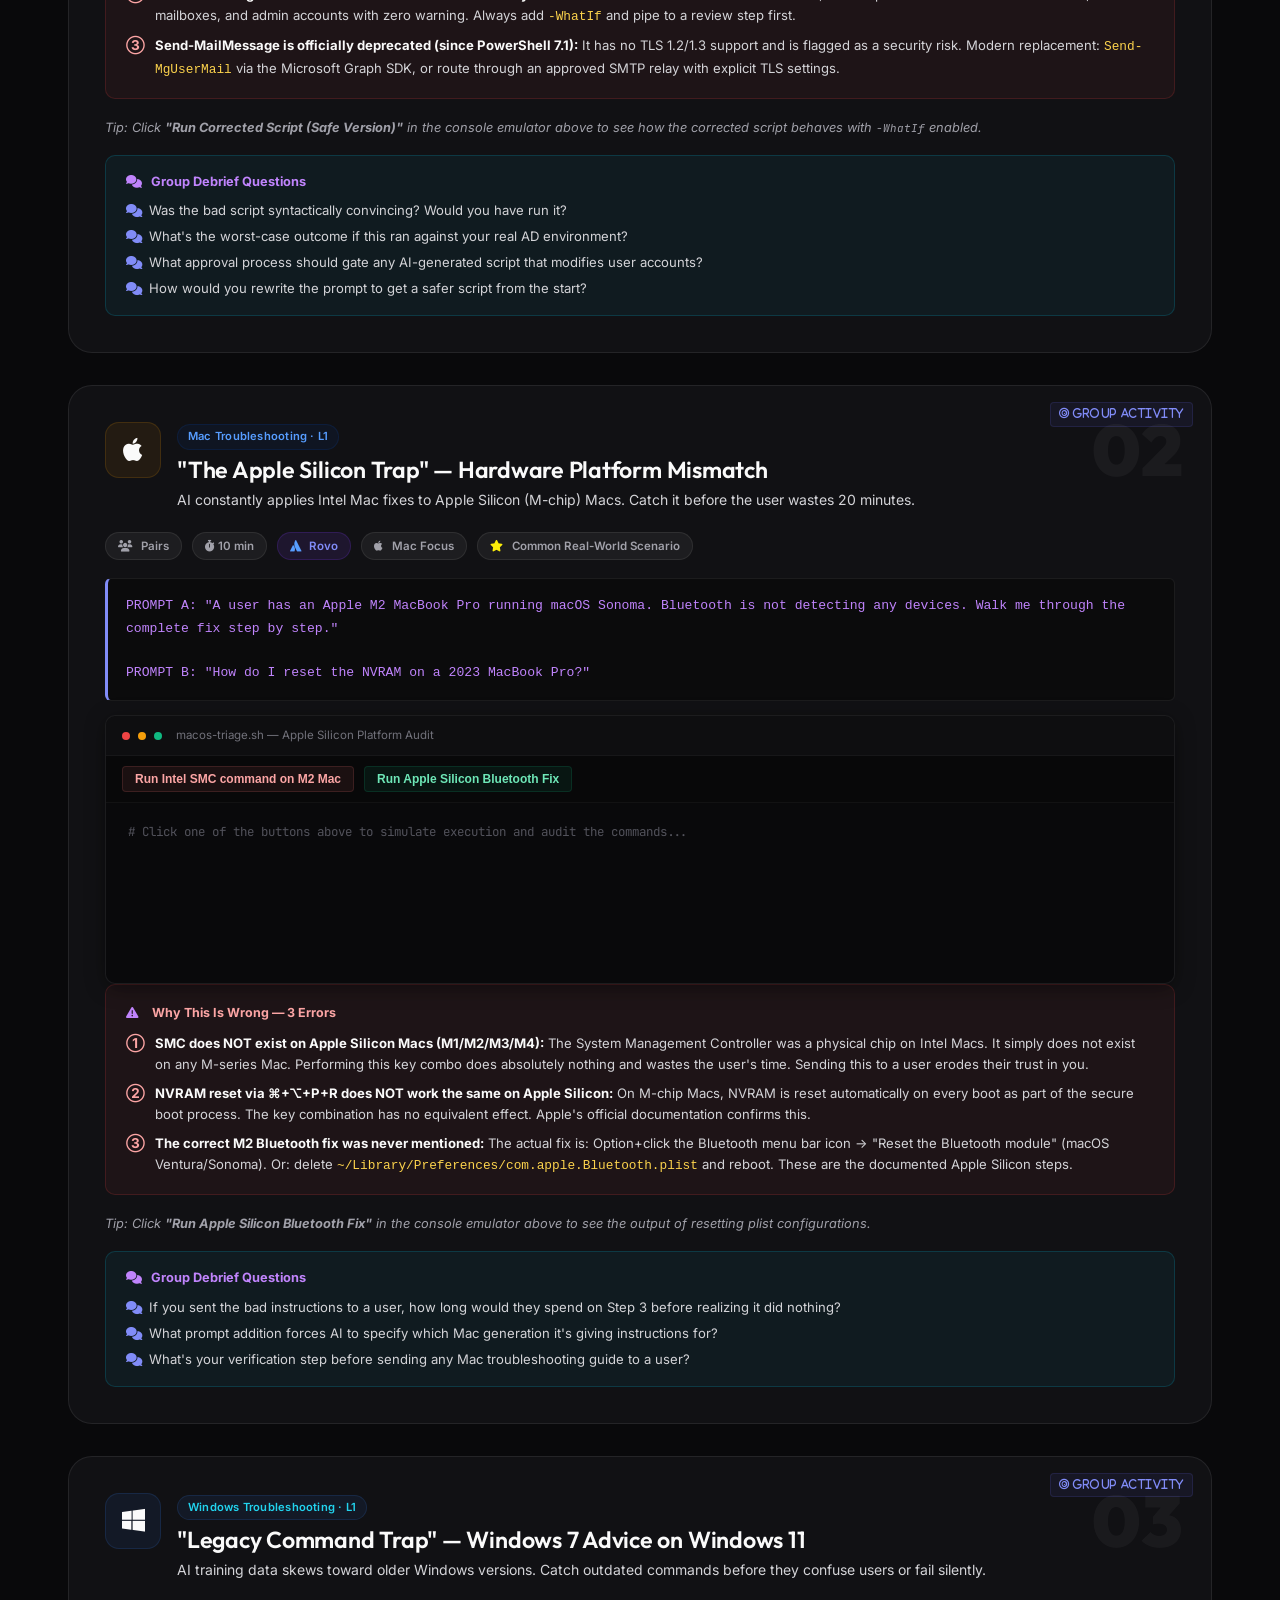
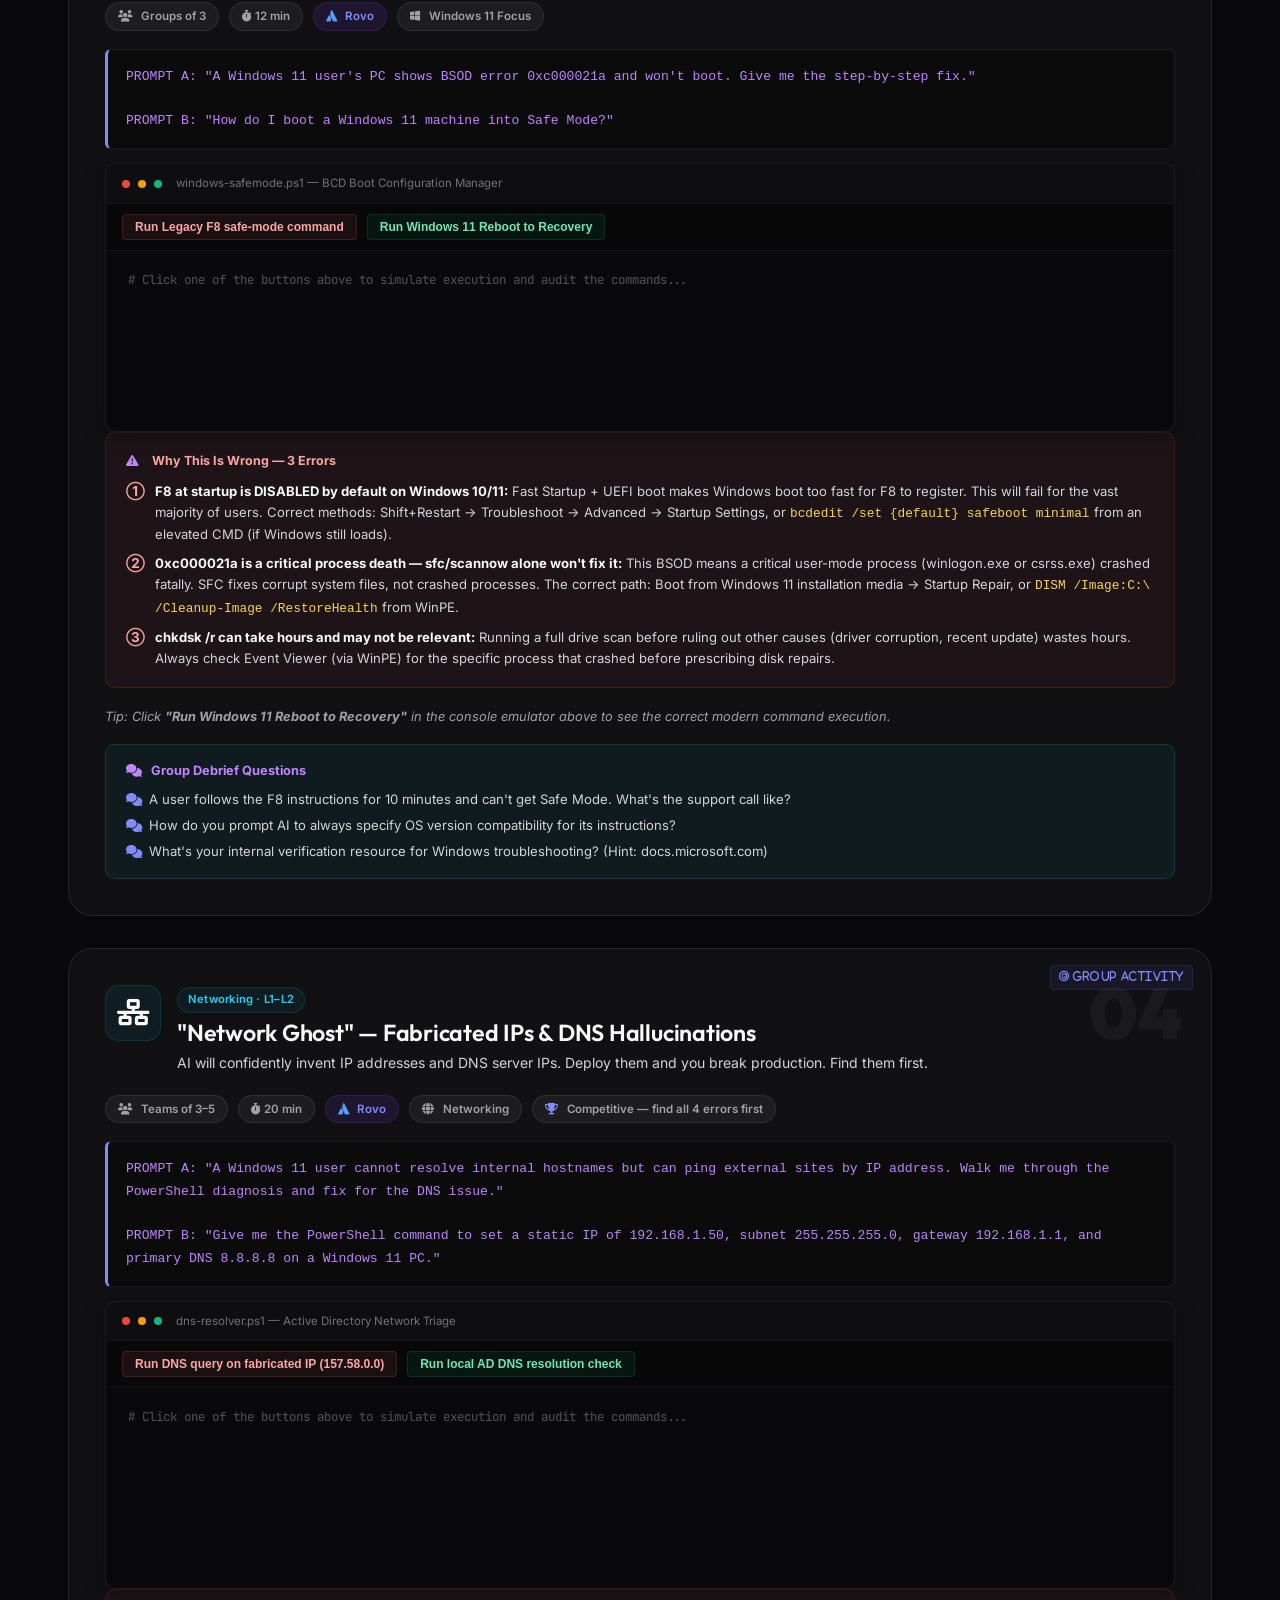
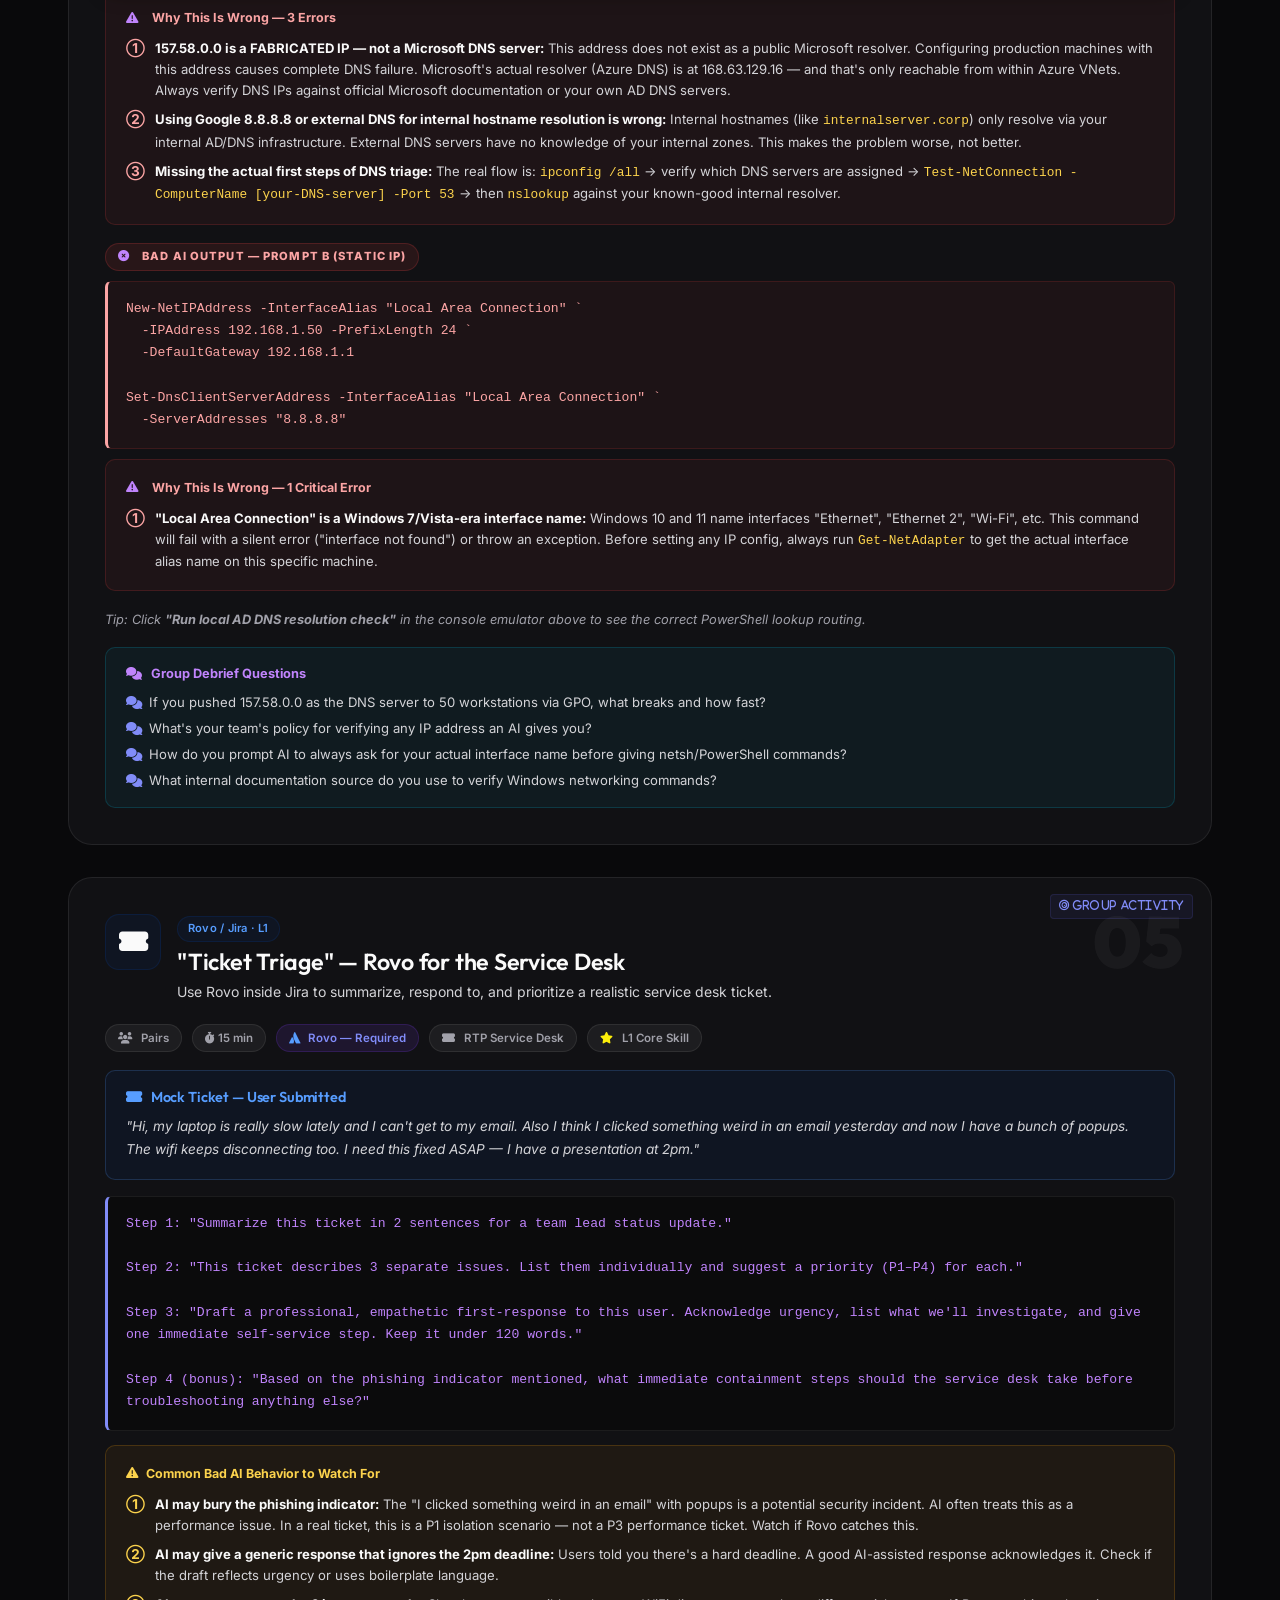
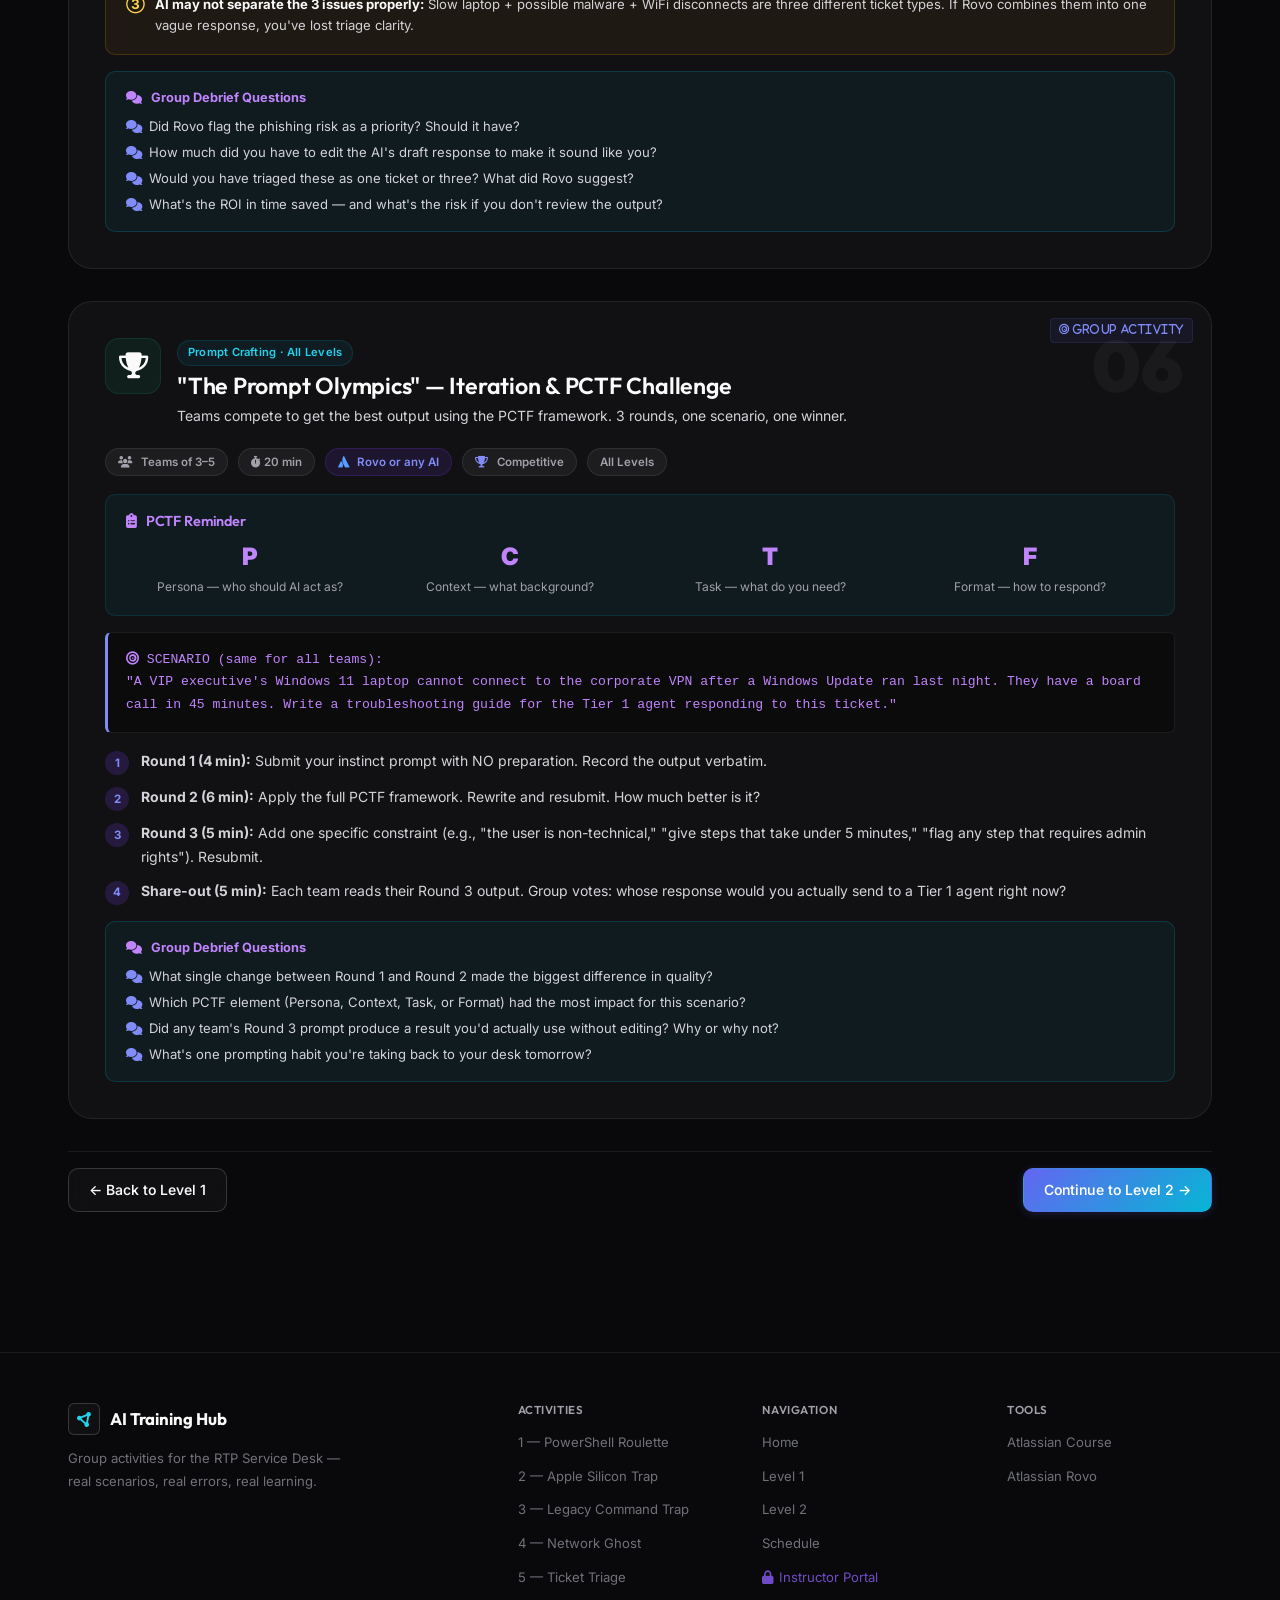
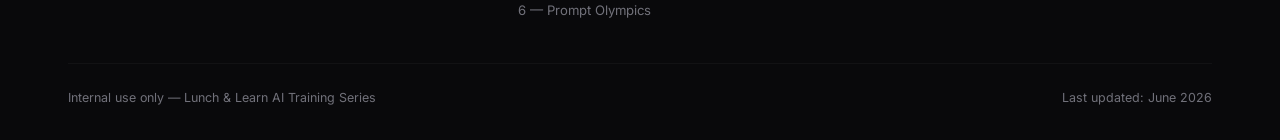
==== commit a7e3bd1e: "feat: complete premium visual redesign with clean tech aesthetic" ====
--- a/activities.html
+++ b/activities.html
@@ -209,7 +209,7 @@
   <nav class="navbar" id="navbar">
     <div class="nav-inner">
       <a href="index.html" class="nav-logo">
-        <div class="nav-logo-icon"><i class="fa-solid fa-robot"></i></div>
+        <div class="nav-logo-icon"><i class="fa-solid fa-circle-nodes"></i></div>
         <span>AI Training Hub</span>
       </a>
       <ul class="nav-links" id="navLinks">
@@ -680,7 +680,7 @@
       <div class="footer-inner">
         <div class="footer-brand">
           <div class="nav-logo" style="display:inline-flex;">
-            <div class="nav-logo-icon"><i class="fa-solid fa-robot"></i></div>
+            <div class="nav-logo-icon"><i class="fa-solid fa-circle-nodes"></i></div>
             <span>AI Training Hub</span>
           </div>
           <p>Group activities for the RTP Service Desk — real scenarios, real errors, real learning.</p>
--- a/style.css
+++ b/style.css
@@ -1,93 +1,93 @@
 /* ============================================================
-   AI TRAINING HUB — Cyberpunk 2077 / Edgerunners Theme
-   Futuristic yellow · Neon Cyan · Hot Pink · Beveled Cuts
+   AI TRAINING HUB — Premium Clean Developer Theme
+   Refined Slate · Indigo Accent · Cyan Highlight · Clean Glass
    ============================================================ */
 
-@import url('https://fonts.googleapis.com/css2?family=Orbitron:wght@500;700;900&family=Rajdhani:wght@500;600;700&family=Share+Tech+Mono&family=Inter:wght@300;400;500;600;700;800;900&family=JetBrains+Mono:wght@400;500;600&display=swap');
+@import url('https://fonts.googleapis.com/css2?family=Outfit:wght@400;500;600;700;800;900&family=Inter:wght@300;400;500;600;700;800&family=Share+Tech+Mono&family=JetBrains+Mono:wght@400;500;600&display=swap');
 
 /* ── CSS Variables ─────────────────────────────────────────── */
 :root {
-  --bg-base:         #030305;
-  --bg-surface:      #0a0a0f;
-  --bg-elevated:     #121217;
-  --bg-card:         rgba(255,255,255,0.02);
-  --bg-card-hover:   rgba(0,240,255,0.04);
-  --bg-glass:        rgba(10,10,15,0.8);
-
-  --border:          rgba(0,240,255,0.15);
-  --border-subtle:   rgba(255,0,85,0.1);
-  --border-bright:   rgba(0,240,255,0.35);
-
-  --primary:         #fcee0a; /* Cyberpunk Yellow */
-  --primary-dim:     #bfa700;
-  --primary-light:   #fffb00;
-  --primary-glow:    rgba(252,238,10,0.25);
-  --primary-glow-sm: rgba(252,238,10,0.12);
-
-  --secondary:       #00f0ff; /* Neon Cyan */
-  --secondary-light: #80f7ff;
-  --secondary-glow:  rgba(0,240,255,0.25);
-
-  --accent:          #ff0055; /* Edgerunners Pink */
-  --accent-light:    #ff6699;
-  --accent-glow:     rgba(255,0,85,0.3);
-
-  --green:           #00ff66; /* Acid Green */
-  --green-light:     #66ff99;
-  --green-glow:      rgba(0,255,102,0.25);
-
-  --amber:           #ff9900; /* Safety Orange */
-  --amber-light:     #ffb366;
-  --red-light:       #ff4d4d;
+  --bg-base:         #09090b; /* Zinc 950 */
+  --bg-surface:      #18181b; /* Zinc 900 */
+  --bg-elevated:     #27272a; /* Zinc 800 */
+  --bg-card:         rgba(24, 24, 27, 0.6);
+  --bg-card-hover:   rgba(39, 39, 42, 0.4);
+  --bg-glass:        rgba(9, 9, 11, 0.8);
+
+  --border:          rgba(255, 255, 255, 0.08);
+  --border-subtle:   rgba(255, 255, 255, 0.04);
+  --border-bright:   rgba(255, 255, 255, 0.16);
+
+  --primary:         #6366f1; /* Premium Indigo */
+  --primary-dim:     #4f46e5;
+  --primary-light:   #818cf8;
+  --primary-glow:    rgba(99, 102, 241, 0.15);
+  --primary-glow-sm: rgba(99, 102, 241, 0.08);
+
+  --secondary:       #06b6d4; /* Premium Cyan */
+  --secondary-light: #22d3ee;
+  --secondary-glow:  rgba(6, 182, 212, 0.15);
+
+  --accent:          #a855f7; /* Premium Violet */
+  --accent-light:    #c084fc;
+  --accent-glow:     rgba(168, 85, 247, 0.15);
+
+  --green:           #10b981; /* Premium Emerald */
+  --green-light:     #34d399;
+  --green-glow:      rgba(16, 185, 129, 0.15);
+
+  --amber:           #f59e0b; /* Premium Amber */
+  --amber-light:     #fbbf24;
+  --red-light:       #f87171;
 
   --atlassian:       #0052cc;
   --atlassian-light: #579dff;
-  --atlassian-glow:  rgba(0,82,204,0.3);
-
-  --text-primary:    #f1f5f9;
-  --text-secondary:  #a3a3c2;
-  --text-muted:      #57577a;
-  --text-dim:        #3a3a54;
-
-  --gradient-hero:   radial-gradient(ellipse at 30% 50%, #1f0015 0%, #030305 60%),
-                     radial-gradient(ellipse at 80% 20%, #001a1a 0%, transparent 60%);
-  --gradient-primary: linear-gradient(135deg, #fcee0a 0%, #ff0055 100%);
-  --gradient-cta:    linear-gradient(135deg, #ff0055 0%, #00f0ff 100%);
-  --gradient-text:   linear-gradient(135deg, #fcee0a 0%, #00f0ff 50%, #ff0055 100%);
-  --gradient-card:   linear-gradient(135deg, rgba(255,0,85,0.05) 0%, rgba(0,240,255,0.03) 100%);
-  --gradient-atl:    linear-gradient(135deg, rgba(0,82,204,0.15) 0%, rgba(87,157,255,0.05) 100%);
-
-  --radius-xs:  0px;
-  --radius-sm:  0px;
-  --radius-md:  0px;
-  --radius-lg:  0px;
-  --radius-xl:  0px;
-  --radius-2xl: 0px;
-
-  --shadow-sm:   0 2px 8px rgba(0,0,0,0.6);
-  --shadow-md:   0 8px 32px rgba(0,0,0,0.7);
-  --shadow-lg:   0 24px 64px rgba(0,0,0,0.8);
-  --shadow-glow-sm: 0 0 15px rgba(0,240,255,0.25);
-  --shadow-glow:    0 0 30px rgba(0,240,255,0.35);
-  --shadow-glow-lg: 0 0 60px rgba(255,0,85,0.25);
-
-  --transition:      all 0.15s ease-out;
-  --transition-slow: all 0.3s ease-out;
-  --transition-spring: all 0.35s cubic-bezier(0.175, 0.885, 0.32, 1.275);
+  --atlassian-glow:  rgba(0, 82, 204, 0.2);
+
+  --text-primary:    #fafafa; /* Zinc 50 */
+  --text-secondary:  #d4d4d8; /* Zinc 300 */
+  --text-muted:      #a1a1aa; /* Zinc 400 */
+  --text-dim:        #71717a; /* Zinc 500 */
+
+  --gradient-hero:   radial-gradient(circle at 20% 20%, rgba(99, 102, 241, 0.1) 0%, transparent 50%),
+                     radial-gradient(circle at 80% 80%, rgba(6, 182, 212, 0.1) 0%, transparent 50%);
+  --gradient-primary: linear-gradient(135deg, #6366f1 0%, #a855f7 100%);
+  --gradient-cta:    linear-gradient(135deg, #6366f1 0%, #06b6d4 100%);
+  --gradient-text:   linear-gradient(135deg, #fafafa 0%, #a1a1aa 100%);
+  --gradient-card:   linear-gradient(135deg, rgba(255,255,255,0.02) 0%, rgba(255,255,255,0.005) 100%);
+  --gradient-atl:    linear-gradient(135deg, rgba(0,82,204,0.1) 0%, rgba(87,157,255,0.02) 100%);
+
+  --radius-xs:  4px;
+  --radius-sm:  6px;
+  --radius-md:  10px;
+  --radius-lg:  16px;
+  --radius-xl:  24px;
+  --radius-2xl: 32px;
+
+  --shadow-sm:   0 1px 2px rgba(0,0,0,0.5);
+  --shadow-md:   0 10px 30px rgba(0,0,0,0.5);
+  --shadow-lg:   0 20px 40px rgba(0,0,0,0.7);
+  --shadow-glow-sm: 0 0 12px rgba(99, 102, 241, 0.1);
+  --shadow-glow:    0 0 24px rgba(99, 102, 241, 0.15);
+  --shadow-glow-lg: 0 0 40px rgba(168, 85, 247, 0.15);
+
+  --transition:      all 0.2s cubic-bezier(0.4, 0, 0.2, 1);
+  --transition-slow: all 0.3s cubic-bezier(0.4, 0, 0.2, 1);
+  --transition-spring: all 0.4s cubic-bezier(0.16, 1, 0.3, 1);
 }
 
 /* ── Reset ──────────────────────────────────────────────────── */
 *, *::before, *::after { box-sizing: border-box; margin: 0; padding: 0; }
 html { scroll-behavior: smooth; font-size: 16px; }
 body {
-  font-family: 'Rajdhani', system-ui, sans-serif;
+  font-family: 'Inter', system-ui, sans-serif;
   background-color: var(--bg-base);
   color: var(--text-primary);
   line-height: 1.6;
   min-height: 100vh;
   overflow-x: hidden;
   -webkit-font-smoothing: antialiased;
-  font-size: 1.05rem;
+  font-size: 1rem;
 }
 
 /* ── Global background ──────────────────────────────────────── */
@@ -95,39 +95,32 @@
   content: '';
   position: fixed; inset: 0;
   background:
-    radial-gradient(ellipse 80% 60% at 20% 10%, rgba(255,0,85,0.05) 0%, transparent 60%),
-    radial-gradient(ellipse 60% 50% at 85% 85%, rgba(0,240,255,0.04) 0%, transparent 55%),
-    radial-gradient(ellipse 50% 40% at 60% 40%, rgba(252,238,10,0.03) 0%, transparent 50%);
+    radial-gradient(ellipse 60% 40% at 20% 10%, rgba(99, 102, 241, 0.05) 0%, transparent 60%),
+    radial-gradient(ellipse 50% 45% at 80% 85%, rgba(6, 182, 212, 0.04) 0%, transparent 55%);
   pointer-events: none;
   z-index: 0;
-  animation: ambientPulse 15s ease-in-out infinite alternate;
-}
-
-@keyframes ambientPulse {
-  0%   { opacity: 0.8; transform: scale(1); }
-  100% { opacity: 1;   transform: scale(1.05); }
 }
 
 /* Dot grid overlay */
 body::after {
   content: '';
   position: fixed; inset: 0;
-  background-image: radial-gradient(rgba(255,255,255,0.03) 1px, transparent 1px);
-  background-size: 32px 32px;
+  background-image: radial-gradient(rgba(255,255,255,0.015) 1px, transparent 1px);
+  background-size: 24px 24px;
   pointer-events: none;
   z-index: 0;
 }
 
 /* ── Typography ─────────────────────────────────────────────── */
-h1,h2,h3,h4,h5 { font-family: 'Orbitron', sans-serif; line-height: 1.15; letter-spacing: -0.02em; }
-h1 { font-size: clamp(2.4rem, 5.5vw, 4rem); font-weight: 900; }
-h2 { font-size: clamp(1.6rem, 3.5vw, 2.5rem); font-weight: 800; }
-h3 { font-size: clamp(1.15rem, 2vw, 1.5rem); font-weight: 700; }
-h4 { font-size: 1.05rem; font-weight: 700; }
-h5 { font-size: 0.85rem; font-weight: 700; }
-p  { color: var(--text-secondary); line-height: 1.75; }
+h1,h2,h3,h4,h5 { font-family: 'Outfit', sans-serif; line-height: 1.2; letter-spacing: -0.01em; font-weight: 700; color: var(--text-primary); }
+h1 { font-size: clamp(2.2rem, 5vw, 3.5rem); font-weight: 800; letter-spacing: -0.02em; }
+h2 { font-size: clamp(1.5rem, 3.2vw, 2.2rem); font-weight: 700; letter-spacing: -0.015em; }
+h3 { font-size: clamp(1.15rem, 2vw, 1.45rem); font-weight: 600; }
+h4 { font-size: 1.05rem; font-weight: 600; }
+h5 { font-size: 0.85rem; font-weight: 600; text-transform: uppercase; letter-spacing: 0.05em; }
+p  { color: var(--text-secondary); line-height: 1.7; }
 a  { color: var(--primary-light); text-decoration: none; transition: var(--transition); }
-a:hover { color: var(--accent-light); }
+a:hover { color: var(--secondary-light); }
 code { font-family: 'JetBrains Mono', monospace; font-size: 0.85em; }
 
 .gradient-text {
@@ -138,13 +131,13 @@
 }
 
 .text-glow {
-  text-shadow: 0 0 30px rgba(0,240,255,0.5), 0 0 60px rgba(0,240,255,0.2);
+  text-shadow: 0 0 40px rgba(99, 102, 241, 0.3);
 }
 
 /* ── Layout ─────────────────────────────────────────────────── */
 .container { max-width: 1200px; margin: 0 auto; padding: 0 28px; position: relative; z-index: 1; }
-.section { padding: 100px 0; }
-.section-sm { padding: 60px 0; }
+.section { padding: 90px 0; }
+.section-sm { padding: 50px 0; }
 
 /* ── Glassmorphism ──────────────────────────────────────────── */
 .glass {
@@ -164,7 +157,7 @@
   content: '';
   position: absolute; inset: -1px;
   border-radius: inherit;
-  background: linear-gradient(135deg, rgba(255,0,85,0.4), rgba(0,240,255,0.2), rgba(252,238,10,0.3));
+  background: linear-gradient(135deg, rgba(99,102,241,0.2), rgba(6,182,212,0.1), rgba(168,85,247,0.15));
   z-index: -1;
   opacity: 0;
   transition: opacity 0.3s ease;
@@ -175,46 +168,47 @@
 .navbar {
   position: fixed; top: 0; left: 0; right: 0; z-index: 1000;
   padding: 0;
-  background: rgba(6,6,16,0.7);
-  backdrop-filter: blur(24px);
-  -webkit-backdrop-filter: blur(24px);
+  background: rgba(9,9,11,0.7);
+  backdrop-filter: blur(20px);
+  -webkit-backdrop-filter: blur(20px);
   border-bottom: 1px solid var(--border-subtle);
   transition: var(--transition);
 }
 .navbar.scrolled {
-  background: rgba(6,6,16,0.92);
-  border-bottom-color: rgba(0,240,255,0.25);
-  box-shadow: 0 4px 40px rgba(0,0,0,0.6), 0 0 0 1px rgba(0,240,255,0.05);
+  background: rgba(9,9,11,0.9);
+  border-bottom-color: var(--border);
+  box-shadow: 0 4px 30px rgba(0,0,0,0.4);
 }
 .nav-inner {
   display: flex; align-items: center; justify-content: space-between;
-  padding: 14px 28px; max-width: 1200px; margin: 0 auto;
+  padding: 16px 28px; max-width: 1200px; margin: 0 auto;
 }
 .nav-logo {
   display: flex; align-items: center; gap: 10px;
-  font-family: 'Outfit', sans-serif; font-weight: 800; font-size: 1rem;
+  font-family: 'Outfit', sans-serif; font-weight: 700; font-size: 1.05rem;
   color: var(--text-primary); text-decoration: none;
 }
 .nav-logo-icon {
-  width: 34px; height: 34px;
-  background: var(--gradient-cta);
-  border-radius: 9px;
+  width: 32px; height: 32px;
+  background: rgba(255,255,255,0.03);
+  border: 1px solid var(--border-bright);
+  border-radius: 6px;
   display: flex; align-items: center; justify-content: center;
-  font-size: 16px; flex-shrink: 0;
-  box-shadow: 0 0 16px rgba(0,240,255,0.4);
-}
-.nav-links { display: flex; align-items: center; gap: 2px; list-style: none; }
+  font-size: 15px; flex-shrink: 0;
+  color: var(--secondary-light);
+}
+.nav-links { display: flex; align-items: center; gap: 4px; list-style: none; }
 .nav-links a {
-  padding: 7px 13px; border-radius: var(--radius-sm);
-  color: var(--text-muted); font-size: 0.835rem; font-weight: 500;
+  padding: 6px 12px; border-radius: var(--radius-sm);
+  color: var(--text-muted); font-size: 0.85rem; font-weight: 500;
   transition: var(--transition); white-space: nowrap;
 }
-.nav-links a:hover { color: var(--text-primary); background: rgba(255,255,255,0.05); }
-.nav-links a.active { color: var(--primary-light); background: rgba(0,240,255,0.15); }
+.nav-links a:hover { color: var(--text-primary); background: rgba(255,255,255,0.03); }
+.nav-links a.active { color: var(--text-primary); background: rgba(255,255,255,0.06); border: 1px solid var(--border); }
 .nav-badge {
   display: inline-flex; align-items: center;
-  background: rgba(252,238,10,0.15); border: 1px solid rgba(252,238,10,0.25);
-  color: var(--primary-light); font-size: 0.65rem; font-weight: 700;
+  background: rgba(99,102,241,0.08); border: 1px solid rgba(99,102,241,0.2);
+  color: var(--primary-light); font-size: 0.65rem; font-weight: 600;
   padding: 1px 6px; border-radius: 999px; vertical-align: middle; margin-left: 3px;
 }
 .nav-toggle {
@@ -226,67 +220,52 @@
 /* ── Buttons ─────────────────────────────────────────────────── */
 .btn {
   display: inline-flex; align-items: center; gap: 8px;
-  padding: 12px 24px; border-radius: var(--radius-md);
-  font-family: 'Inter', sans-serif; font-size: 0.875rem; font-weight: 600;
-  cursor: pointer; transition: var(--transition-spring); border: none;
+  padding: 10px 20px; border-radius: var(--radius-md);
+  font-family: 'Inter', sans-serif; font-size: 0.875rem; font-weight: 550;
+  cursor: pointer; transition: var(--transition-spring); border: 1px solid transparent;
   text-decoration: none; white-space: nowrap; position: relative; overflow: hidden;
 }
-.btn::after {
-  content: ''; position: absolute; inset: 0;
-  background: linear-gradient(135deg, rgba(255,255,255,0.1), transparent);
-  opacity: 0; transition: opacity 0.2s;
-}
-.btn:hover::after { opacity: 1; }
 
 .btn-primary {
-  background: var(--gradient-cta); color: #fff;
-  box-shadow: 0 4px 24px rgba(255,0,85,0.45), inset 0 1px 0 rgba(255,255,255,0.15);
+  background: var(--gradient-cta); color: #ffffff;
+  box-shadow: 0 2px 10px rgba(99,102,241,0.2);
 }
 .btn-primary:hover {
-  transform: translateY(-2px) scale(1.02);
-  box-shadow: 0 8px 40px rgba(255,0,85,0.55), inset 0 1px 0 rgba(255,255,255,0.2);
-  color: #fff;
+  transform: translateY(-2px);
+  box-shadow: 0 4px 18px rgba(99,102,241,0.3);
+  color: #ffffff;
 }
 
 .btn-secondary {
-  background: rgba(255,255,255,0.06); color: var(--text-primary);
+  background: rgba(255,255,255,0.03); color: var(--text-primary);
   border: 1px solid var(--border-bright); backdrop-filter: blur(8px);
 }
 .btn-secondary:hover {
-  background: rgba(255,255,255,0.1); border-color: rgba(0,240,255,0.4);
+  background: rgba(255,255,255,0.06);
   transform: translateY(-2px); color: var(--text-primary);
-  box-shadow: var(--shadow-glow-sm);
 }
 
 .btn-outline {
-  background: transparent; color: var(--primary-light);
-  border: 1px solid rgba(0,240,255,0.35);
+  background: transparent; color: var(--text-primary);
+  border: 1px solid var(--border-bright);
 }
 .btn-outline:hover {
-  background: rgba(0,240,255,0.1); color: var(--primary-light);
-  transform: translateY(-2px); box-shadow: var(--shadow-glow-sm);
+  background: rgba(255,255,255,0.03);
+  transform: translateY(-2px);
 }
 
 .btn-atlassian {
-  background: linear-gradient(135deg, #0052cc, #1565c0);
-  color: #fff; box-shadow: 0 4px 24px rgba(0,82,204,0.45);
+  background: #0052cc;
+  color: #ffffff; box-shadow: 0 2px 10px rgba(0,82,204,0.2);
 }
 .btn-atlassian:hover {
-  transform: translateY(-2px) scale(1.02);
-  box-shadow: 0 8px 40px rgba(0,82,204,0.55); color: #fff;
-}
-
-.btn-sm { padding: 8px 16px; font-size: 0.8rem; border-radius: var(--radius-sm); }
-.btn-lg { padding: 16px 36px; font-size: 1rem; border-radius: var(--radius-lg); }
-
-/* Shimmer effect on btn-primary */
-.btn-primary::before {
-  content: ''; position: absolute;
-  top: 0; left: -100%; width: 60%; height: 100%;
-  background: linear-gradient(90deg, transparent, rgba(255,255,255,0.12), transparent);
-  transition: left 0.5s ease;
-}
-.btn-primary:hover::before { left: 150%; }
+  background: #0747a6;
+  transform: translateY(-2px);
+  box-shadow: 0 4px 18px rgba(0,82,204,0.3); color: #ffffff;
+}
+
+.btn-sm { padding: 6px 12px; font-size: 0.8rem; border-radius: var(--radius-sm); }
+.btn-lg { padding: 14px 28px; font-size: 0.95rem; border-radius: var(--radius-lg); }
 
 /* ── Cards ───────────────────────────────────────────────────── */
 .card {
@@ -303,21 +282,21 @@
   background: var(--gradient-card); opacity: 0; transition: opacity 0.3s;
 }
 .card:hover {
-  border-color: rgba(0,240,255,0.35);
-  transform: translateY(-5px);
-  box-shadow: var(--shadow-md), var(--shadow-glow-sm);
+  border-color: rgba(255,255,255,0.15);
+  transform: translateY(-4px);
+  box-shadow: var(--shadow-md);
   background: var(--bg-card-hover);
 }
 .card:hover::before { opacity: 1; }
 
 /* ── Glow utilities ─────────────────────────────────────────── */
-.glow-yellow { box-shadow: var(--shadow-glow-sm); }
-.glow-pink   { box-shadow: 0 0 40px var(--accent-glow); }
-.glow-cyan   { box-shadow: 0 0 40px var(--secondary-glow); }
+.glow-yellow { box-shadow: 0 4px 20px rgba(245,158,11,0.05); }
+.glow-pink   { box-shadow: 0 4px 20px rgba(168,85,247,0.05); }
+.glow-cyan   { box-shadow: 0 4px 20px rgba(6,182,212,0.05); }
 
 /* ── Hero ────────────────────────────────────────────────────── */
 .hero {
-  min-height: 100vh; display: flex; align-items: center;
+  min-height: 95vh; display: flex; align-items: center;
   padding-top: 80px; position: relative; overflow: hidden;
 }
 
@@ -325,121 +304,121 @@
 .hero-grid-bg {
   position: absolute; inset: 0; pointer-events: none;
   background-image:
-    linear-gradient(rgba(0,240,255,0.04) 1px, transparent 1px),
-    linear-gradient(90deg, rgba(0,240,255,0.04) 1px, transparent 1px);
-  background-size: 60px 60px;
-  mask-image: radial-gradient(ellipse 80% 60% at 50% 50%, black 20%, transparent 80%);
+    linear-gradient(rgba(255,255,255,0.015) 1px, transparent 1px),
+    linear-gradient(90deg, rgba(255,255,255,0.015) 1px, transparent 1px);
+  background-size: 48px 48px;
+  mask-image: radial-gradient(ellipse 60% 50% at 50% 50%, black 20%, transparent 80%);
 }
 
 /* Floating orbs */
 .orb {
   position: absolute; border-radius: 50%;
-  filter: blur(80px); pointer-events: none; z-index: 0;
+  filter: blur(100px); pointer-events: none; z-index: 0;
+  opacity: 0.6;
 }
 .orb-1 {
-  width: 600px; height: 600px;
-  background: radial-gradient(circle, rgba(255,0,85,0.06) 0%, transparent 70%);
-  top: -100px; left: -200px;
-  animation: orbFloat1 20s ease-in-out infinite;
+  width: 500px; height: 500px;
+  background: radial-gradient(circle, rgba(99,102,241,0.05) 0%, transparent 70%);
+  top: -100px; left: -100px;
+  animation: orbFloat1 25s ease-in-out infinite;
 }
 .orb-2 {
-  width: 500px; height: 500px;
-  background: radial-gradient(circle, rgba(0,240,255,0.05) 0%, transparent 70%);
-  bottom: -100px; right: -100px;
+  width: 400px; height: 400px;
+  background: radial-gradient(circle, rgba(6,182,212,0.04) 0%, transparent 70%);
+  bottom: -100px; right: -50px;
   animation: orbFloat2 25s ease-in-out infinite;
 }
 .orb-3 {
-  width: 300px; height: 300px;
-  background: radial-gradient(circle, rgba(252,238,10,0.04) 0%, transparent 70%);
-  top: 40%; right: 25%;
-  animation: orbFloat3 18s ease-in-out infinite;
+  width: 250px; height: 250px;
+  background: radial-gradient(circle, rgba(168,85,247,0.03) 0%, transparent 70%);
+  top: 35%; right: 20%;
+  animation: orbFloat3 20s ease-in-out infinite;
 }
 
 @keyframes orbFloat1 {
   0%,100% { transform: translate(0,0) scale(1); }
-  33%      { transform: translate(40px,30px) scale(1.05); }
-  66%      { transform: translate(-20px,50px) scale(0.97); }
+  50%      { transform: translate(30px,20px) scale(1.03); }
 }
 @keyframes orbFloat2 {
   0%,100% { transform: translate(0,0) scale(1); }
-  50%      { transform: translate(-50px,-40px) scale(1.08); }
+  50%      { transform: translate(-30px,-20px) scale(1.05); }
 }
 @keyframes orbFloat3 {
   0%,100% { transform: translate(0,0); }
-  50%      { transform: translate(30px,-20px); }
-}
-
-.hero-content { padding: 80px 0; position: relative; z-index: 2; }
-.hero-layout { display: grid; grid-template-columns: 1fr 1fr; gap: 80px; align-items: center; }
+  50%      { transform: translate(15px,-15px); }
+}
+
+.hero-content { padding: 60px 0; position: relative; z-index: 2; }
+.hero-layout { display: grid; grid-template-columns: 1fr 1fr; gap: 60px; align-items: center; }
 
 /* Eyebrow badge */
 .eyebrow {
   display: inline-flex; align-items: center; gap: 8px;
-  background: rgba(252,238,10,0.1);
-  border: 1px solid rgba(252,238,10,0.25);
-  border-radius: 999px; padding: 6px 16px;
-  font-size: 0.75rem; font-weight: 700; letter-spacing: 0.06em;
-  text-transform: uppercase; color: var(--primary-light);
-  margin-bottom: 28px;
+  background: rgba(255,255,255,0.03);
+  border: 1px solid var(--border);
+  border-radius: 999px; padding: 6px 14px;
+  font-size: 0.75rem; font-weight: 600; letter-spacing: 0.02em;
+  color: var(--text-primary);
+  margin-bottom: 24px;
   animation: fadeInDown 0.5s ease both;
 }
 .eyebrow-dot {
   width: 6px; height: 6px; border-radius: 50%;
   background: var(--primary-light);
-  animation: pulse 2s ease infinite;
+  animation: pulse 2.5s ease infinite;
 }
 
 @keyframes pulse {
   0%,100% { opacity: 1; transform: scale(1); }
-  50%      { opacity: 0.4; transform: scale(0.7); }
-}
-
-.hero h1 { margin-bottom: 24px; animation: fadeInDown 0.5s 0.1s ease both; }
+  50%      { opacity: 0.4; transform: scale(0.8); }
+}
+
+.hero h1 { margin-bottom: 20px; animation: fadeInDown 0.5s 0.1s ease both; }
 .hero-subtitle {
-  font-size: 1.15rem; color: var(--text-secondary);
-  margin-bottom: 36px; max-width: 520px; line-height: 1.7;
+  font-size: 1.1rem; color: var(--text-secondary);
+  margin-bottom: 32px; max-width: 520px; line-height: 1.65;
   animation: fadeInDown 0.5s 0.2s ease both;
 }
 
 .hero-intro-card {
-  background: rgba(255,255,255,0.03);
+  background: rgba(255,255,255,0.02);
   border: 1px solid var(--border);
   border-radius: var(--radius-md);
-  padding: 20px 24px; margin-bottom: 32px;
+  padding: 18px 22px; margin-bottom: 28px;
   position: relative;
   animation: fadeInDown 0.5s 0.25s ease both;
   backdrop-filter: blur(8px);
 }
 .hero-intro-card::before {
   content: '"';
-  position: absolute; top: -16px; left: 18px;
-  font-size: 4rem; color: var(--primary);
-  font-family: Georgia, serif; line-height: 1; opacity: 0.6;
-}
-.hero-intro-card p { font-size: 0.9rem; font-style: italic; margin: 0; }
-
-.phase-row { display: flex; gap: 10px; flex-wrap: wrap; margin-bottom: 32px; animation: fadeInDown 0.5s 0.3s ease both; }
+  position: absolute; top: -14px; left: 16px;
+  font-size: 3.5rem; color: var(--primary);
+  font-family: Georgia, serif; line-height: 1; opacity: 0.3;
+}
+.hero-intro-card p { font-size: 0.88rem; font-style: normal; color: var(--text-secondary); margin: 0; }
+
+.phase-row { display: flex; gap: 10px; flex-wrap: wrap; margin-bottom: 28px; animation: fadeInDown 0.5s 0.3s ease both; }
 .phase-pill {
   display: flex; align-items: center; gap: 7px;
-  padding: 7px 14px; border-radius: 999px;
-  font-size: 0.775rem; font-weight: 600; border: 1px solid;
-}
-.phase-pill.active  { background: rgba(252,238,10,0.12); border-color: rgba(252,238,10,0.3); color: var(--primary-light); }
-.phase-pill.upcoming{ background: rgba(59,130,246,0.08); border-color: rgba(59,130,246,0.2); color: var(--secondary-light); }
+  padding: 6px 12px; border-radius: 999px;
+  font-size: 0.75rem; font-weight: 550; border: 1px solid var(--border);
+}
+.phase-pill.active  { background: rgba(99,102,241,0.08); border-color: rgba(99,102,241,0.2); color: var(--primary-light); }
+.phase-pill.upcoming{ background: rgba(255,255,255,0.02); border-color: var(--border); color: var(--text-muted); }
 .phase-pill .dot { width: 6px; height: 6px; border-radius: 50%; }
 .phase-pill.active .dot { background: var(--primary-light); animation: pulse 2s infinite; }
-.phase-pill.upcoming .dot { background: var(--secondary-light); opacity: 0.4; }
-
-.hero-ctas { display: flex; gap: 14px; flex-wrap: wrap; animation: fadeInUp 0.5s 0.35s ease both; }
+.phase-pill.upcoming .dot { background: var(--text-muted); opacity: 0.4; }
+
+.hero-ctas { display: flex; gap: 12px; flex-wrap: wrap; animation: fadeInUp 0.5s 0.35s ease both; }
 
 /* ── Hero Visual Panel ──────────────────────────────────────── */
-.hero-panel { display: flex; flex-direction: column; gap: 14px; animation: fadeInRight 0.7s 0.2s ease both; }
+.hero-panel { display: flex; flex-direction: column; gap: 12px; animation: fadeInRight 0.7s 0.2s ease both; }
 
 .hero-panel-card {
-  background: rgba(255,255,255,0.03);
+  background: rgba(255,255,255,0.02);
   border: 1px solid var(--border);
   border-radius: var(--radius-lg);
-  padding: 22px 24px;
+  padding: 20px 22px;
   backdrop-filter: blur(16px);
   transition: var(--transition-slow);
   position: relative; overflow: hidden;
@@ -447,27 +426,27 @@
 .hero-panel-card::before {
   content: ''; position: absolute;
   inset: -1px; border-radius: inherit;
-  background: linear-gradient(135deg, rgba(255,0,85,0.25), rgba(0,240,255,0.12));
+  background: linear-gradient(135deg, rgba(99,102,241,0.1), rgba(6,182,212,0.05));
   opacity: 0; transition: opacity 0.3s;
   z-index: -1;
 }
-.hero-panel-card:hover { transform: translateX(-6px); }
+.hero-panel-card:hover { transform: translateX(-4px); border-color: rgba(255,255,255,0.15); }
 .hero-panel-card:hover::before { opacity: 1; }
 
 .panel-header { display: flex; align-items: center; gap: 12px; margin-bottom: 10px; }
 .panel-icon {
-  width: 38px; height: 38px; border-radius: 10px;
+  width: 36px; height: 36px; border-radius: 8px;
   display: flex; align-items: center; justify-content: center;
-  font-size: 17px; flex-shrink: 0;
-}
-.panel-icon-atl  { background: rgba(0,82,204,0.2); border: 1px solid rgba(87,157,255,0.15); }
-.panel-icon-lock { background: rgba(239,68,68,0.12); border: 1px solid rgba(239,68,68,0.15); }
-.panel-icon-cal  { background: rgba(16,185,129,0.15); border: 1px solid rgba(16,185,129,0.15); }
-.panel-title { font-weight: 700; font-size: 0.9rem; }
-.panel-sub   { font-size: 0.72rem; color: var(--text-muted); }
+  font-size: 15px; flex-shrink: 0;
+}
+.panel-icon-atl  { background: rgba(0,82,204,0.1); border: 1px solid rgba(87,157,255,0.1); }
+.panel-icon-lock { background: rgba(248,113,113,0.08); border: 1px solid rgba(248,113,113,0.1); }
+.panel-icon-cal  { background: rgba(16,185,129,0.08); border: 1px solid rgba(16,185,129,0.1); }
+.panel-title { font-weight: 600; font-size: 0.875rem; color: var(--text-primary); }
+.panel-sub   { font-size: 0.72rem; color: var(--text-dim); }
 .panel-body  { font-size: 0.82rem; color: var(--text-secondary); }
 
-.mini-progress { height: 3px; background: rgba(255,255,255,0.06); border-radius: 999px; margin-top: 12px; overflow: hidden; }
+.mini-progress { height: 3px; background: rgba(255,255,255,0.04); border-radius: 999px; margin-top: 12px; overflow: hidden; }
 .mini-progress-fill { height: 100%; border-radius: 999px; animation: progressGrow 1.4s 0.8s ease both; }
 .mini-progress-fill.purple { background: linear-gradient(90deg, var(--primary), var(--accent)); width: 65%; }
 .mini-progress-fill.blue   { background: linear-gradient(90deg, var(--secondary), var(--accent)); width: 20%; }
@@ -481,7 +460,7 @@
 }
 .stat-item {
   background: var(--bg-card); border: 1px solid var(--border);
-  border-radius: var(--radius-lg); padding: 28px 20px;
+  border-radius: var(--radius-lg); padding: 24px 18px;
   text-align: center; transition: var(--transition-slow);
   position: relative; overflow: hidden;
 }
@@ -489,75 +468,75 @@
   content: ''; position: absolute; inset: 0;
   background: var(--gradient-card); opacity: 0; transition: opacity 0.3s;
 }
-.stat-item:hover { border-color: rgba(0,240,255,0.3); transform: translateY(-3px); box-shadow: var(--shadow-glow-sm); }
+.stat-item:hover { border-color: rgba(255,255,255,0.15); transform: translateY(-3px); }
 .stat-item:hover::before { opacity: 1; }
 .stat-number {
-  font-family: 'Orbitron', sans-serif; font-size: 2.5rem; font-weight: 900;
-  background: var(--gradient-text);
-  -webkit-background-clip: text; -webkit-text-fill-color: transparent; background-clip: text;
+  font-family: 'Outfit', sans-serif; font-size: 2.2rem; font-weight: 800;
+  color: var(--text-primary);
   display: block; line-height: 1; position: relative; z-index: 1;
 }
 .stat-label { font-size: 0.75rem; color: var(--text-muted); margin-top: 6px; font-weight: 500; position: relative; z-index: 1; }
 
 /* ── Section Headers ─────────────────────────────────────────── */
-.section-header { text-align: center; margin-bottom: 64px; }
-.section-header h2 { margin-bottom: 16px; }
-.section-header p { max-width: 580px; margin: 0 auto; font-size: 1.05rem; }
+.section-header { text-align: center; margin-bottom: 56px; }
+.section-header h2 { margin-bottom: 12px; }
+.section-header p { max-width: 580px; margin: 0 auto; font-size: 1rem; color: var(--text-secondary); }
 
 .eyebrow-sm {
   display: inline-flex; align-items: center; gap: 6px;
-  font-size: 0.7rem; font-weight: 800; letter-spacing: 0.12em;
+  font-size: 0.72rem; font-weight: 600; letter-spacing: 0.05em;
   text-transform: uppercase; color: var(--primary-light);
-  margin-bottom: 14px;
+  margin-bottom: 10px;
 }
 
 /* ── Divider ─────────────────────────────────────────────────── */
-.divider { height: 1px; background: linear-gradient(90deg, transparent, rgba(0,240,255,0.2), rgba(0,240,255,0.1), transparent); }
+.divider { height: 1px; background: linear-gradient(90deg, transparent, rgba(255,255,255,0.06), transparent); }
 
 /* ── Page Hero (inner pages) ─────────────────────────────────── */
 .page-hero {
-  padding: 150px 0 90px;
+  padding: 130px 0 70px;
   position: relative; overflow: hidden;
-  background: linear-gradient(170deg, rgba(31,0,21,0.8) 0%, var(--bg-base) 100%);
+  background: linear-gradient(180deg, rgba(15,15,20,0.6) 0%, var(--bg-base) 100%);
 }
 .page-hero::before {
   content: '';
   position: absolute; inset: 0;
   background-image:
-    linear-gradient(rgba(0,240,255,0.04) 1px, transparent 1px),
-    linear-gradient(90deg, rgba(0,240,255,0.04) 1px, transparent 1px);
-  background-size: 60px 60px;
-  mask-image: linear-gradient(to bottom, rgba(0,0,0,0.6), transparent);
+    linear-gradient(rgba(255,255,255,0.01) 1px, transparent 1px),
+    linear-gradient(90deg, rgba(255,255,255,0.01) 1px, transparent 1px);
+  background-size: 48px 48px;
+  mask-image: linear-gradient(to bottom, rgba(0,0,0,0.5), transparent);
 }
 .page-hero::after {
   content: ''; position: absolute; bottom: 0; left: 0; right: 0;
-  height: 100px;
+  height: 80px;
   background: linear-gradient(to bottom, transparent, var(--bg-base));
 }
 .page-hero-content { max-width: 700px; position: relative; z-index: 1; }
 
 .breadcrumb {
   display: flex; align-items: center; gap: 8px;
-  font-size: 0.78rem; color: var(--text-muted); margin-bottom: 20px;
-}
-.breadcrumb a { color: var(--primary-light); }
+  font-size: 0.8rem; color: var(--text-muted); margin-bottom: 18px;
+}
+.breadcrumb a { color: var(--text-muted); }
+.breadcrumb a:hover { color: var(--text-primary); }
 
 /* ── Level Badge ─────────────────────────────────────────────── */
 .level-badge {
   display: inline-flex; align-items: center; gap: 8px;
-  padding: 8px 18px; border-radius: 999px;
-  font-size: 0.82rem; font-weight: 700; margin-bottom: 20px;
-}
-.level-badge-l1 { background: rgba(252,238,10,0.12); border: 1px solid rgba(252,238,10,0.25); color: var(--primary-light); }
-.level-badge-l2 { background: rgba(0,240,255,0.12); border: 1px solid rgba(0,240,255,0.25); color: var(--secondary-light); }
+  padding: 6px 14px; border-radius: 999px;
+  font-size: 0.8rem; font-weight: 600; margin-bottom: 18px;
+}
+.level-badge-l1 { background: rgba(99,102,241,0.08); border: 1px solid rgba(99,102,241,0.2); color: var(--primary-light); }
+.level-badge-l2 { background: rgba(6,182,212,0.08); border: 1px solid rgba(6,182,212,0.2); color: var(--secondary-light); }
 
 /* ── Module blocks ───────────────────────────────────────────── */
 .module {
-  background: rgba(255,255,255,0.025);
+  background: rgba(255,255,255,0.015);
   border: 1px solid var(--border);
   border-radius: var(--radius-xl);
-  padding: 48px;
-  margin-bottom: 28px;
+  padding: 36px;
+  margin-bottom: 24px;
   position: relative; overflow: hidden;
   transition: var(--transition-slow);
   backdrop-filter: blur(8px);
@@ -566,381 +545,355 @@
   content: ''; position: absolute; inset: 0;
   background: var(--gradient-card); opacity: 0; transition: opacity 0.3s;
 }
-.module:hover { border-color: rgba(0,240,255,0.25); }
+.module:hover { border-color: rgba(255,255,255,0.15); }
 .module:hover::before { opacity: 1; }
 .module-number {
-  position: absolute; top: 32px; right: 32px;
-  font-family: 'Orbitron', sans-serif; font-size: 5rem; font-weight: 900;
-  color: rgba(255,255,255,0.025); line-height: 1; pointer-events: none;
-  letter-spacing: -0.05em;
-}
-
-.module-header { display: flex; align-items: flex-start; gap: 18px; margin-bottom: 28px; position: relative; z-index: 1; }
+  position: absolute; top: 24px; right: 28px;
+  font-family: 'Outfit', sans-serif; font-size: 4rem; font-weight: 800;
+  color: rgba(255,255,255,0.015); line-height: 1; pointer-events: none;
+}
+
+.module-header { display: flex; align-items: flex-start; gap: 16px; margin-bottom: 24px; position: relative; z-index: 1; }
 .module-icon {
-  width: 56px; height: 56px; border-radius: 14px;
+  width: 48px; height: 48px; border-radius: 10px;
   display: flex; align-items: center; justify-content: center;
-  font-size: 26px; flex-shrink: 0;
+  font-size: 22px; flex-shrink: 0;
 }
 
 /* ── Tags ────────────────────────────────────────────────────── */
 .module-tag {
   display: inline-flex; align-items: center; gap: 4px;
-  font-size: 0.68rem; font-weight: 800; letter-spacing: 0.1em;
-  text-transform: uppercase; padding: 3px 10px; border-radius: 999px;
+  font-size: 0.7rem; font-weight: 600; letter-spacing: 0.02em;
+  padding: 3px 10px; border-radius: 999px;
   margin-bottom: 8px;
 }
-.tag-purple { background: rgba(252,238,10,0.12); color: var(--primary-light); border: 1px solid rgba(252,238,10,0.2); }
-.tag-blue   { background: rgba(59,130,246,0.12);  color: var(--secondary-light); border: 1px solid rgba(59,130,246,0.2); }
-.tag-cyan   { background: rgba(6,182,212,0.12);   color: var(--accent-light); border: 1px solid rgba(6,182,212,0.2); }
-.tag-atl    { background: rgba(0,82,204,0.12);    color: var(--atlassian-light); border: 1px solid rgba(0,82,204,0.2); }
-.tag-red    { background: rgba(239,68,68,0.12);   color: var(--red-light); border: 1px solid rgba(239,68,68,0.2); }
-.tag-green  { background: rgba(16,185,129,0.12);  color: var(--green-light); border: 1px solid rgba(16,185,129,0.2); }
-.tag-amber  { background: rgba(245,158,11,0.12);  color: var(--amber-light); border: 1px solid rgba(245,158,11,0.2); }
+.tag-purple { background: rgba(99,102,241,0.08); color: var(--primary-light); border: 1px solid rgba(99,102,241,0.15); }
+.tag-blue   { background: rgba(59,130,246,0.08);  color: var(--secondary-light); border: 1px solid rgba(59,130,246,0.15); }
+.tag-cyan   { background: rgba(6,182,212,0.08);   color: var(--secondary-light); border: 1px solid rgba(6,182,212,0.15); }
+.tag-atl    { background: rgba(0,82,204,0.08);    color: var(--atlassian-light); border: 1px solid rgba(0,82,204,0.15); }
+.tag-red    { background: rgba(248,113,113,0.08);   color: var(--red-light); border: 1px solid rgba(248,113,113,0.15); }
+.tag-green  { background: rgba(16,185,129,0.08);  color: var(--green-light); border: 1px solid rgba(16,185,129,0.15); }
+.tag-amber  { background: rgba(245,158,11,0.08);  color: var(--amber-light); border: 1px solid rgba(245,158,11,0.15); }
 
 /* ── Terminal / Code blocks ──────────────────────────────────── */
 .terminal {
-  background: #020208;
-  border: 1px solid rgba(0,240,255,0.25);
+  background: #09090b;
+  border: 1px solid var(--border);
   border-radius: var(--radius-md);
   overflow: hidden;
   font-family: 'JetBrains Mono', monospace;
   font-size: 0.82rem;
-  box-shadow: 0 8px 32px rgba(0,0,0,0.5), 0 0 0 1px rgba(0,240,255,0.08);
+  box-shadow: 0 4px 20px rgba(0,0,0,0.4);
 }
 .terminal-titlebar {
   display: flex; align-items: center; gap: 8px;
   padding: 10px 16px;
-  background: rgba(255,255,255,0.03);
-  border-bottom: 1px solid rgba(255,255,255,0.05);
-}
-.terminal-dot { width: 10px; height: 10px; border-radius: 50%; }
-.terminal-dot.red    { background: #ff5f57; }
-.terminal-dot.yellow { background: #febc2e; }
-.terminal-dot.green  { background: #28c840; }
-.terminal-label { font-size: 0.7rem; color: var(--text-muted); margin-left: 6px; font-family: 'Inter', sans-serif; }
-.terminal-body { padding: 20px; line-height: 1.8; }
-.terminal-body .t-cmd   { color: var(--primary); }
-.terminal-body .t-flag  { color: #67e8f9; }
-.terminal-body .t-str   { color: #86efac; }
-.terminal-body .t-err   { color: #fca5a5; }
-.terminal-body .t-warn  { color: #fcd34d; }
-.terminal-body .t-comment { color: #475569; }
-.terminal-body .t-good  { color: #6ee7b7; }
-.terminal-body .t-prompt { color: #475569; user-select: none; }
+  background: rgba(255,255,255,0.02);
+  border-bottom: 1px solid var(--border-subtle);
+}
+.terminal-dot { width: 8px; height: 8px; border-radius: 50%; }
+.terminal-dot.red    { background: #ef4444; }
+.terminal-dot.yellow { background: #f59e0b; }
+.terminal-dot.green  { background: #10b981; }
+.terminal-label { font-size: 0.72rem; color: var(--text-dim); margin-left: 6px; font-family: 'Inter', sans-serif; }
+.terminal-body { padding: 18px; line-height: 1.75; }
+.terminal-body .t-cmd   { color: var(--primary-light); }
+.terminal-body .t-flag  { color: #22d3ee; }
+.terminal-body .t-str   { color: #34d399; }
+.terminal-body .t-err   { color: #f87171; }
+.terminal-body .t-warn  { color: #fbbf24; }
+.terminal-body .t-comment { color: #52525b; }
+.terminal-body .t-good  { color: #34d399; }
+.terminal-body .t-prompt { color: #52525b; user-select: none; }
 
 /* Bad output block */
 .bad-label {
   display: inline-flex; align-items: center; gap: 6px;
-  font-size: 0.68rem; font-weight: 800; letter-spacing: 0.1em;
-  text-transform: uppercase;
-  background: rgba(239,68,68,0.1); border: 1px solid rgba(239,68,68,0.2);
-  color: var(--red-light); padding: 4px 12px; border-radius: 999px;
-  margin-bottom: 10px; margin-top: 20px;
+  font-size: 0.7rem; font-weight: 600;
+  background: rgba(239,68,68,0.08); border: 1px solid rgba(239,68,68,0.15);
+  color: var(--red-light); padding: 3px 10px; border-radius: var(--radius-xs);
+  margin-bottom: 8px; margin-top: 16px;
+  text-transform: uppercase; letter-spacing: 0.02em;
 }
 .good-label {
   display: inline-flex; align-items: center; gap: 6px;
-  font-size: 0.68rem; font-weight: 800; letter-spacing: 0.1em;
-  text-transform: uppercase;
-  background: rgba(16,185,129,0.1); border: 1px solid rgba(16,185,129,0.2);
-  color: var(--green-light); padding: 4px 12px; border-radius: 999px;
-  margin-bottom: 10px; margin-top: 14px;
+  font-size: 0.7rem; font-weight: 600;
+  background: rgba(16,185,129,0.08); border: 1px solid rgba(16,185,129,0.15);
+  color: var(--green-light); padding: 3px 10px; border-radius: var(--radius-xs);
+  margin-bottom: 8px; margin-top: 12px;
+  text-transform: uppercase; letter-spacing: 0.02em;
 }
 
 /* ── Error explanation box ───────────────────────────────────── */
 .error-box {
-  background: rgba(239,68,68,0.05);
-  border: 1px solid rgba(239,68,68,0.15);
+  background: rgba(239,68,68,0.03);
+  border: 1px solid rgba(239,68,68,0.12);
   border-radius: var(--radius-md);
-  padding: 20px 24px; margin-top: 12px;
-}
-.error-box-title { font-size: 0.78rem; font-weight: 800; color: var(--red-light); margin-bottom: 12px; display: flex; align-items: center; gap: 8px; }
-.error-list { list-style: none; display: flex; flex-direction: column; gap: 10px; }
-.error-item { display: flex; gap: 12px; align-items: flex-start; }
-.error-num  { flex-shrink: 0; font-size: 0.75rem; font-weight: 800; color: var(--red-light); font-family: 'JetBrains Mono', monospace; margin-top: 1px; }
-.error-text { font-size: 0.82rem; color: var(--text-secondary); line-height: 1.6; }
+  padding: 18px 20px; margin-top: 12px;
+}
+.error-box-title { font-size: 0.8rem; font-weight: 600; color: var(--red-light); margin-bottom: 10px; display: flex; align-items: center; gap: 8px; }
+.error-list { list-style: none; display: flex; flex-direction: column; gap: 8px; }
+.error-item { display: flex; gap: 10px; align-items: flex-start; }
+.error-num  { flex-shrink: 0; font-size: 0.75rem; font-weight: 600; color: var(--red-light); font-family: 'JetBrains Mono', monospace; margin-top: 1px; }
+.error-text { font-size: 0.85rem; color: var(--text-secondary); line-height: 1.55; }
 .error-text strong { color: var(--text-primary); }
-.error-text code   { color: var(--amber-light); background: rgba(245,158,11,0.1); padding: 1px 5px; border-radius: 3px; font-size: 0.85em; }
+.error-text code   { color: var(--text-primary); background: rgba(255,255,255,0.05); padding: 1px 4px; border-radius: 3px; font-size: 0.85em; }
 
 /* ── Resource links ──────────────────────────────────────────── */
 .resource-link {
-  display: flex; align-items: center; gap: 16px;
-  background: rgba(255,255,255,0.025);
+  display: flex; align-items: center; gap: 14px;
+  background: rgba(255,255,255,0.015);
   border: 1px solid var(--border);
   border-radius: var(--radius-md);
-  padding: 16px 20px; transition: var(--transition);
-  text-decoration: none; color: inherit; margin-bottom: 10px;
+  padding: 14px 18px; transition: var(--transition);
+  text-decoration: none; color: inherit; margin-bottom: 8px;
   cursor: pointer; backdrop-filter: blur(8px);
 }
 .resource-link:hover {
-  background: var(--bg-card-hover); border-color: rgba(0,240,255,0.35);
-  transform: translateX(5px); color: inherit;
-  box-shadow: var(--shadow-glow-sm);
+  background: var(--bg-card-hover); border-color: rgba(255,255,255,0.15);
+  transform: translateX(4px); color: inherit;
 }
 .resource-link-icon {
-  width: 42px; height: 42px; border-radius: 10px;
+  width: 38px; height: 38px; border-radius: 8px;
   display: flex; align-items: center; justify-content: center;
-  font-size: 18px; flex-shrink: 0;
-}
-.resource-link-title { font-weight: 600; font-size: 0.9rem; color: var(--text-primary); margin-bottom: 2px; }
+  font-size: 16px; flex-shrink: 0;
+}
+.resource-link-title { font-weight: 600; font-size: 0.9rem; color: var(--text-primary); margin-bottom: 1px; }
 .resource-link-desc  { font-size: 0.78rem; color: var(--text-muted); }
-.resource-link-arrow { color: var(--text-muted); font-size: 14px; transition: var(--transition); margin-left: auto; }
-.resource-link:hover .resource-link-arrow { color: var(--primary-light); transform: translateX(3px); }
+.resource-link-arrow { color: var(--text-dim); font-size: 12px; transition: var(--transition); margin-left: auto; }
+.resource-link:hover .resource-link-arrow { color: var(--text-primary); transform: translateX(2px); }
 
 /* ── Atlassian Spotlight ─────────────────────────────────────── */
 .atlassian-spotlight {
-  background: linear-gradient(135deg, rgba(0,82,204,0.1) 0%, rgba(87,157,255,0.04) 100%);
-  border: 1px solid rgba(0,82,204,0.25);
+  background: linear-gradient(135deg, rgba(0,82,204,0.08) 0%, rgba(87,157,255,0.02) 100%);
+  border: 1px solid rgba(0,82,204,0.2);
   border-radius: var(--radius-xl);
-  padding: 44px;
-  position: relative; overflow: hidden; margin-bottom: 28px;
+  padding: 36px;
+  position: relative; overflow: hidden; margin-bottom: 24px;
 }
 .atlassian-spotlight::before {
   content: '';
-  position: absolute; top: -40px; right: -40px;
-  width: 180px; height: 180px;
-  background: radial-gradient(circle, rgba(0,82,204,0.15) 0%, transparent 70%);
+  position: absolute; top: -30px; right: -30px;
+  width: 150px; height: 150px;
+  background: radial-gradient(circle, rgba(0,82,204,0.1) 0%, transparent 70%);
   border-radius: 50%; pointer-events: none;
 }
 .atlassian-spotlight-badge {
   display: inline-flex; align-items: center; gap: 6px;
-  background: rgba(0,82,204,0.15); border: 1px solid rgba(87,157,255,0.25);
-  color: var(--atlassian-light); font-size: 0.68rem; font-weight: 800;
-  letter-spacing: 0.1em; text-transform: uppercase;
-  padding: 4px 12px; border-radius: 999px; margin-bottom: 18px;
+  background: rgba(0,82,204,0.1); border: 1px solid rgba(87,157,255,0.2);
+  color: var(--atlassian-light); font-size: 0.7rem; font-weight: 600;
+  text-transform: uppercase;
+  padding: 3px 10px; border-radius: 999px; margin-bottom: 14px;
 }
 
 /* ── Activity Cards ──────────────────────────────────────────── */
 .activity-card {
-  background: linear-gradient(135deg, rgba(252,238,10,0.05) 0%, rgba(0,240,255,0.03) 100%);
-  border: 1px solid rgba(252,238,10,0.25);
+  background: rgba(255, 255, 255, 0.01);
+  border: 1px solid var(--border);
   border-radius: var(--radius-lg);
-  padding: 28px 32px; margin-top: 28px;
+  padding: 24px 28px; margin-top: 24px;
   position: relative; overflow: hidden;
 }
 .activity-card::before {
-  content: '🎯 GROUP ACTIVITY';
+  font-family: 'Font Awesome 6 Free'; font-weight: 900;
+  content: '\f140  GROUP ACTIVITY';
   position: absolute; top: 16px; right: 18px;
-  font-size: 0.62rem; font-weight: 800; letter-spacing: 0.1em;
+  font-size: 0.65rem; font-weight: 600; letter-spacing: 0.05em;
   color: var(--primary-light);
-  background: rgba(252,238,10,0.12); border: 1px solid rgba(252,238,10,0.2);
-  padding: 3px 10px; border-radius: 999px;
-}
-.activity-card h4 { color: var(--primary-light); margin-bottom: 6px; font-size: 1rem; }
-.activity-meta { display: flex; gap: 8px; flex-wrap: wrap; margin: 10px 0 16px; }
+  background: rgba(99,102,241,0.08); border: 1px solid rgba(99,102,241,0.15);
+  padding: 3px 8px; border-radius: 4px;
+}
+.activity-card h4 { color: var(--text-primary); margin-bottom: 6px; font-size: 0.95rem; }
+.activity-meta { display: flex; gap: 8px; flex-wrap: wrap; margin: 10px 0 14px; }
 .activity-meta span {
-  font-size: 0.7rem; font-weight: 600; padding: 3px 10px; border-radius: 999px;
-  background: rgba(255,255,255,0.05); color: var(--text-muted);
-  border: 1px solid var(--border);
-}
-
-.activity-steps { list-style: none; display: flex; flex-direction: column; gap: 10px; margin: 14px 0; }
-.activity-steps li { display: flex; gap: 12px; align-items: flex-start; font-size: 0.85rem; color: var(--text-secondary); }
+  font-size: 0.7rem; font-weight: 550; padding: 2px 8px; border-radius: 4px;
+  background: rgba(255,255,255,0.02); color: var(--text-muted);
+  border: 1px solid var(--border);
+}
+
+.activity-steps { list-style: none; display: flex; flex-direction: column; gap: 8px; margin: 12px 0; }
+.activity-steps li { display: flex; gap: 10px; align-items: flex-start; font-size: 0.85rem; color: var(--text-secondary); }
 .step-num {
-  flex-shrink: 0; width: 22px; height: 22px; border-radius: 50%;
-  background: rgba(252,238,10,0.18); color: var(--primary-light);
-  font-size: 0.68rem; font-weight: 700; display: flex; align-items: center; justify-content: center;
-  margin-top: 1px; border: 1px solid rgba(252,238,10,0.2);
+  flex-shrink: 0; width: 20px; height: 20px; border-radius: 50%;
+  background: rgba(99,102,241,0.1); color: var(--primary-light);
+  font-size: 0.7rem; font-weight: 600; display: flex; align-items: center; justify-content: center;
+  margin-top: 1px; border: 1px solid rgba(99,102,241,0.15);
 }
 
 /* ── Discussion box ──────────────────────────────────────────── */
 .discussion-q {
-  background: rgba(6,182,212,0.05);
-  border: 1px solid rgba(6,182,212,0.15);
-  border-radius: var(--radius-md); padding: 16px 20px; margin-top: 14px;
-}
-.discussion-q p { font-size: 0.82rem; color: var(--accent-light); font-weight: 700; margin-bottom: 6px; }
+  background: rgba(6,182,212,0.03);
+  border: 1px solid rgba(6,182,212,0.12);
+  border-radius: var(--radius-md); padding: 14px 18px; margin-top: 12px;
+}
+.discussion-q p { font-size: 0.82rem; color: var(--secondary-light); font-weight: 600; margin-bottom: 6px; }
 .discussion-q ul { list-style: none; display: flex; flex-direction: column; gap: 4px; }
 .discussion-q ul li { font-size: 0.8rem; color: var(--text-secondary); }
-.discussion-q ul li::before { content: '💬 '; }
+.discussion-q ul li::before {
+  font-family: 'Font Awesome 6 Free'; font-weight: 900;
+  content: '\f086  ';
+  color: var(--secondary-light);
+  margin-right: 6px;
+}
 
 /* ── Callouts ────────────────────────────────────────────────── */
 .callout {
-  display: flex; gap: 14px; padding: 16px 20px; padding-left: 26px;
-  border-radius: var(--radius-md); margin: 20px 0; font-size: 0.875rem;
+  display: flex; gap: 12px; padding: 14px 18px; padding-left: 22px;
+  border-radius: var(--radius-md); margin: 18px 0; font-size: 0.875rem;
   position: relative;
   overflow: hidden;
   background: var(--bg-surface);
-}
-
-.callout-warning {
-  border: 1px solid var(--primary);
-  color: var(--primary-light);
-}
-.callout-warning::before {
+  border: 1px solid var(--border);
+}
+.callout::before {
   content: '';
   position: absolute;
   top: 0; left: 0; bottom: 0;
-  width: 8px;
-  background: repeating-linear-gradient(
-    -45deg,
-    var(--primary),
-    var(--primary) 6px,
-    #000000 6px,
-    #000000 12px
-  );
+  width: 4px;
+}
+
+.callout-warning {
+  border-color: rgba(245,158,11,0.2);
+  color: var(--amber-light);
+  background: rgba(245,158,11,0.03);
+}
+.callout-warning::before {
+  background: var(--amber);
 }
 
 .callout-info {
-  border: 1px solid var(--secondary);
+  border-color: rgba(6,182,212,0.2);
   color: var(--secondary-light);
+  background: rgba(6,182,212,0.03);
 }
 .callout-info::before {
-  content: '';
-  position: absolute;
-  top: 0; left: 0; bottom: 0;
-  width: 8px;
-  background: repeating-linear-gradient(
-    -45deg,
-    var(--secondary),
-    var(--secondary) 6px,
-    #000000 6px,
-    #000000 12px
-  );
+  background: var(--secondary);
 }
 
 .callout-success {
-  border: 1px solid var(--green);
+  border-color: rgba(16,185,129,0.2);
   color: var(--green-light);
+  background: rgba(16,185,129,0.03);
 }
 .callout-success::before {
-  content: '';
-  position: absolute;
-  top: 0; left: 0; bottom: 0;
-  width: 8px;
-  background: repeating-linear-gradient(
-    -45deg,
-    var(--green),
-    var(--green) 6px,
-    #000000 6px,
-    #000000 12px
-  );
+  background: var(--green);
 }
 
 .callout-danger {
-  border: 1px solid var(--accent);
-  color: var(--accent-light);
+  border-color: rgba(248,113,113,0.2);
+  color: var(--red-light);
+  background: rgba(248,113,113,0.03);
 }
 .callout-danger::before {
-  content: '';
-  position: absolute;
-  top: 0; left: 0; bottom: 0;
-  width: 8px;
-  background: repeating-linear-gradient(
-    -45deg,
-    var(--accent),
-    var(--accent) 6px,
-    #000000 6px,
-    #000000 12px
-  );
-}
-.callout-icon { font-size: 18px; flex-shrink: 0; position: relative; z-index: 2; }
+  background: #ef4444;
+}
+.callout-icon { font-size: 16px; flex-shrink: 0; position: relative; z-index: 2; }
 
 /* ── Objectives list ─────────────────────────────────────────── */
-.objectives { list-style: none; display: flex; flex-direction: column; gap: 10px; margin: 16px 0; }
+.objectives { list-style: none; display: flex; flex-direction: column; gap: 8px; margin: 14px 0; }
 .objectives li {
   display: flex; align-items: flex-start; gap: 10px;
   font-size: 0.875rem; color: var(--text-secondary);
 }
-.objectives li::before { content: '▸'; color: var(--primary-light); font-size: 11px; margin-top: 4px; flex-shrink: 0; }
+.objectives li::before { content: '•'; color: var(--primary-light); font-size: 14px; margin-top: -1px; flex-shrink: 0; }
 
 /* ── Grid Layouts ────────────────────────────────────────────── */
 .grid-3 { display: grid; grid-template-columns: repeat(3,1fr); gap: 20px; }
 .grid-2 { display: grid; grid-template-columns: repeat(2,1fr); gap: 20px; }
 
 /* ── Card icon colors ────────────────────────────────────────── */
-.card-icon-purple { background: rgba(252,238,10,0.12); border: 1px solid rgba(252,238,10,0.18); }
-.card-icon-blue   { background: rgba(59,130,246,0.12);  border: 1px solid rgba(59,130,246,0.18); }
-.card-icon-cyan   { background: rgba(6,182,212,0.12);   border: 1px solid rgba(6,182,212,0.18); }
-.card-icon-atl    { background: rgba(0,82,204,0.12);    border: 1px solid rgba(0,82,204,0.18); }
-.card-icon-green  { background: rgba(16,185,129,0.12);  border: 1px solid rgba(16,185,129,0.18); }
-.card-icon-amber  { background: rgba(245,158,11,0.12);  border: 1px solid rgba(245,158,11,0.18); }
+.card-icon-purple { background: rgba(99,102,241,0.08); border: 1px solid rgba(99,102,241,0.15); }
+.card-icon-blue   { background: rgba(59,130,246,0.08);  border: 1px solid rgba(59,130,246,0.15); }
+.card-icon-cyan   { background: rgba(6,182,212,0.08);   border: 1px solid rgba(6,182,212,0.15); }
+.card-icon-atl    { background: rgba(0,82,204,0.08);    border: 1px solid rgba(0,82,204,0.15); }
+.card-icon-green  { background: rgba(16,185,129,0.08);  border: 1px solid rgba(16,185,129,0.15); }
+.card-icon-amber  { background: rgba(245,158,11,0.08);  border: 1px solid rgba(245,158,11,0.15); }
 
 /* ── Footer ──────────────────────────────────────────────────── */
 .footer {
-  border-top: 1px solid var(--border-subtle);
-  padding: 60px 0 36px;
-  margin-top: 80px;
+  border-top: 1px solid var(--border);
+  padding: 50px 0 32px;
+  margin-top: 60px;
   position: relative; z-index: 1;
 }
 .footer-inner {
-  display: grid; grid-template-columns: 2fr 1fr 1fr 1fr; gap: 48px;
-  margin-bottom: 48px;
-}
-.footer-brand p { font-size: 0.82rem; color: var(--text-muted); margin-top: 14px; max-width: 280px; }
+  display: grid; grid-template-columns: 2fr 1fr 1fr 1fr; gap: 40px;
+  margin-bottom: 40px;
+}
+.footer-brand p { font-size: 0.82rem; color: var(--text-dim); margin-top: 12px; max-width: 280px; }
 .footer-col h5 {
-  font-size: 0.7rem; font-weight: 800; text-transform: uppercase;
-  letter-spacing: 0.1em; color: var(--text-dim); margin-bottom: 16px;
-}
-.footer-col ul { list-style: none; display: flex; flex-direction: column; gap: 9px; }
-.footer-col ul a { font-size: 0.835rem; color: var(--text-muted); transition: var(--transition); }
-.footer-col ul a:hover { color: var(--primary-light); }
+  font-size: 0.72rem; font-weight: 600; text-transform: uppercase;
+  letter-spacing: 0.05em; color: var(--text-muted); margin-bottom: 12px;
+}
+.footer-col ul { list-style: none; display: flex; flex-direction: column; gap: 8px; }
+.footer-col ul a { font-size: 0.82rem; color: var(--text-dim); transition: var(--transition); }
+.footer-col ul a:hover { color: var(--text-primary); }
 .footer-bottom {
-  border-top: 1px solid var(--border-subtle); padding-top: 28px;
+  border-top: 1px solid var(--border-subtle); padding-top: 24px;
   display: flex; justify-content: space-between; align-items: center;
   font-size: 0.78rem; color: var(--text-dim);
 }
 
 /* ── Scroll animations ───────────────────────────────────────── */
-.animate-on-scroll { opacity: 0; transform: translateY(28px); transition: opacity 0.65s ease, transform 0.65s ease; }
+.animate-on-scroll { opacity: 0; transform: translateY(20px); transition: opacity 0.5s ease, transform 0.5s ease; }
 .animate-on-scroll.visible { opacity: 1; transform: translateY(0); }
 .stagger > *:nth-child(1) { transition-delay: 0s; }
-.stagger > *:nth-child(2) { transition-delay: 0.07s; }
-.stagger > *:nth-child(3) { transition-delay: 0.14s; }
-.stagger > *:nth-child(4) { transition-delay: 0.21s; }
-.stagger > *:nth-child(5) { transition-delay: 0.28s; }
+.stagger > *:nth-child(2) { transition-delay: 0.05s; }
+.stagger > *:nth-child(3) { transition-delay: 0.1s; }
+.stagger > *:nth-child(4) { transition-delay: 0.15s; }
+.stagger > *:nth-child(5) { transition-delay: 0.2s; }
 
 /* ── Keyframes ───────────────────────────────────────────────── */
-@keyframes fadeInDown  { from { opacity:0; transform:translateY(-20px); } to { opacity:1; transform:translateY(0); } }
-@keyframes fadeInUp    { from { opacity:0; transform:translateY(20px);  } to { opacity:1; transform:translateY(0); } }
-@keyframes fadeInRight { from { opacity:0; transform:translateX(30px);  } to { opacity:1; transform:translateX(0); } }
+@keyframes fadeInDown  { from { opacity:0; transform:translateY(-15px); } to { opacity:1; transform:translateY(0); } }
+@keyframes fadeInUp    { from { opacity:0; transform:translateY(15px);  } to { opacity:1; transform:translateY(0); } }
+@keyframes fadeInRight { from { opacity:0; transform:translateX(20px);  } to { opacity:1; transform:translateX(0); } }
 @keyframes fadeIn      { from { opacity:0; } to { opacity:1; } }
 
 /* ── PCTF grid ───────────────────────────────────────────────── */
 .pctf-grid { display: grid; grid-template-columns: repeat(4,1fr); gap: 14px; margin-top: 20px; }
 .pctf-card {
   background: var(--bg-card); border: 1px solid var(--border);
-  border-radius: var(--radius-md); padding: 22px 16px; text-align: center;
+  border-radius: var(--radius-md); padding: 20px 14px; text-align: center;
   transition: var(--transition-spring);
 }
-.pctf-card:hover { border-color: rgba(0,240,255,0.35); transform: translateY(-5px) scale(1.02); box-shadow: var(--shadow-glow-sm); }
+.pctf-card:hover { border-color: rgba(255,255,255,0.15); transform: translateY(-4px); }
 .pctf-letter {
-  font-family: 'Orbitron', sans-serif; font-size: 2.8rem; font-weight: 900;
-  background: var(--gradient-text);
-  -webkit-background-clip: text; -webkit-text-fill-color: transparent; background-clip: text;
-  line-height: 1; margin-bottom: 8px;
+  font-family: 'Outfit', sans-serif; font-size: 2.2rem; font-weight: 700;
+  color: var(--text-primary);
+  line-height: 1; margin-bottom: 6px;
 }
 .pctf-card h5 { font-size: 0.82rem; margin-bottom: 5px; }
-.pctf-card p  { font-size: 0.73rem; color: var(--text-muted); }
+.pctf-card p  { font-size: 0.73rem; color: var(--text-dim); }
 
 /* ── Accordion ───────────────────────────────────────────────── */
 .accordion-item { border: 1px solid var(--border); border-radius: var(--radius-md); margin-bottom: 6px; overflow: hidden; background: var(--bg-card); }
 .accordion-trigger {
   width: 100%; background: none; border: none;
-  padding: 16px 20px; text-align: left; cursor: pointer;
+  padding: 14px 18px; text-align: left; cursor: pointer;
   display: flex; justify-content: space-between; align-items: center;
   color: var(--text-primary); font-family: 'Inter', sans-serif;
-  font-size: 0.875rem; font-weight: 600; transition: var(--transition);
+  font-size: 0.875rem; font-weight: 550; transition: var(--transition);
 }
 .accordion-trigger:hover { background: var(--bg-card-hover); }
-.accordion-content { max-height: 0; overflow: hidden; transition: max-height 0.3s ease; padding: 0 20px; }
-.accordion-item.open .accordion-content { padding: 0 20px 16px; }
-.accordion-arrow { transition: transform 0.3s ease; color: var(--text-muted); }
+.accordion-content { max-height: 0; overflow: hidden; transition: max-height 0.3s ease; padding: 0 18px; }
+.accordion-item.open .accordion-content { padding: 0 18px 14px; }
+.accordion-arrow { transition: transform 0.3s ease; color: var(--text-dim); }
 .accordion-item.open .accordion-arrow { transform: rotate(180deg); }
 
 /* ── Cheat sheet table ───────────────────────────────────────── */
 .cheat-sheet {
-  background: rgba(255,255,255,0.02); border: 1px solid var(--border);
+  background: rgba(255,255,255,0.01); border: 1px solid var(--border);
   border-radius: var(--radius-lg); overflow: hidden; margin-top: 20px;
 }
-.cheat-row { display: grid; grid-template-columns: 190px 1fr; border-bottom: 1px solid var(--border-subtle); }
+.cheat-row { display: grid; grid-template-columns: 180px 1fr; border-bottom: 1px solid var(--border-subtle); }
 .cheat-row:last-child { border-bottom: none; }
 .cheat-label {
-  padding: 16px 20px; background: rgba(255,255,255,0.02);
-  font-size: 0.78rem; font-weight: 700; color: var(--primary-light);
+  padding: 14px 18px; background: rgba(255,255,255,0.01);
+  font-size: 0.8rem; font-weight: 600; color: var(--primary-light);
   border-right: 1px solid var(--border-subtle);
   display: flex; align-items: center; gap: 8px;
 }
-.cheat-value { padding: 16px 20px; font-size: 0.83rem; color: var(--text-secondary); }
+.cheat-value { padding: 14px 18px; font-size: 0.82rem; color: var(--text-secondary); }
 
 /* ── Responsive ──────────────────────────────────────────────── */
 @media (max-width: 1024px) {
@@ -958,20 +911,20 @@
   .nav-links.open {
     display: flex; flex-direction: column; gap: 4px;
     position: fixed; top: 62px; left: 0; right: 0;
-    background: rgba(6,6,16,0.97); border-bottom: 1px solid var(--border);
+    background: rgba(9,9,11,0.95); border-bottom: 1px solid var(--border);
     padding: 16px 24px; backdrop-filter: blur(20px); z-index: 999;
   }
   .nav-links.open a { padding: 12px; border-radius: var(--radius-sm); }
   .grid-3 { grid-template-columns: 1fr; }
   .grid-2 { grid-template-columns: 1fr; }
-  .module { padding: 28px 24px; }
-  .atlassian-spotlight { padding: 28px 24px; }
-  .section { padding: 70px 0; }
-  .footer-inner { grid-template-columns: 1fr; gap: 32px; }
+  .module { padding: 24px 20px; }
+  .atlassian-spotlight { padding: 24px 20px; }
+  .section { padding: 60px 0; }
+  .footer-inner { grid-template-columns: 1fr; gap: 28px; }
   .cheat-row { grid-template-columns: 1fr; }
   .cheat-label { border-right: none; border-bottom: 1px solid var(--border-subtle); }
   .hero-ctas { flex-direction: column; }
-  .container { padding: 0 20px; }
+  .container { padding: 0 18px; }
 }
 
 @media (max-width: 480px) {
@@ -994,7 +947,7 @@
   position: absolute;
   inset: 0;
   border-radius: inherit;
-  background: radial-gradient(600px circle at var(--mouse-x, 0px) var(--mouse-y, 0px), rgba(0,240,255,0.08), transparent 40%);
+  background: radial-gradient(400px circle at var(--mouse-x, 0px) var(--mouse-y, 0px), rgba(99, 102, 241, 0.08), transparent 40%);
   z-index: 1;
   pointer-events: none;
   opacity: 0;
@@ -1009,15 +962,15 @@
   background: var(--bg-card);
   border: 1px solid var(--border);
   border-radius: var(--radius-xl);
-  padding: 36px;
-  margin: 40px 0;
+  padding: 32px;
+  margin: 32px 0;
   backdrop-filter: blur(10px);
 }
 .pb-grid {
   display: grid;
   grid-template-columns: repeat(2, 1fr);
   gap: 20px;
-  margin-bottom: 24px;
+  margin-bottom: 20px;
 }
 .pb-group {
   display: flex;
@@ -1026,16 +979,16 @@
 }
 .pb-group label {
   font-size: 0.72rem;
-  font-weight: 800;
+  font-weight: 600;
   text-transform: uppercase;
-  letter-spacing: 0.08em;
+  letter-spacing: 0.05em;
   color: var(--primary-light);
 }
 .pb-select, .pb-input {
-  background: rgba(0,0,0,0.4);
+  background: rgba(0,0,0,0.3);
   border: 1px solid var(--border);
   border-radius: var(--radius-sm);
-  padding: 12px 16px;
+  padding: 10px 14px;
   color: var(--text-primary);
   font-size: 0.85rem;
   font-family: 'Inter', sans-serif;
@@ -1043,19 +996,18 @@
   transition: var(--transition);
 }
 .pb-select:focus, .pb-input:focus {
-  border-color: var(--primary-light);
-  box-shadow: 0 0 10px var(--primary-glow-sm);
-  background: rgba(0,0,0,0.6);
+  border-color: rgba(255,255,255,0.25);
+  background: rgba(0,0,0,0.4);
 }
 .pb-select option {
   background: var(--bg-surface);
   color: var(--text-primary);
 }
 .pb-output-box {
-  background: rgba(0, 0, 0, 0.4);
-  border: 1px solid rgba(255, 255, 255, 0.06);
+  background: rgba(0, 0, 0, 0.3);
+  border: 1px solid var(--border);
   border-radius: var(--radius-md);
-  padding: 24px;
+  padding: 20px;
   position: relative;
 }
 .pb-output-header {
@@ -1066,33 +1018,31 @@
 }
 .pb-output-title {
   font-size: 0.72rem;
-  font-weight: 800;
-  color: var(--text-muted);
+  font-weight: 600;
+  color: var(--text-dim);
   text-transform: uppercase;
-  letter-spacing: 0.1em;
+  letter-spacing: 0.05em;
 }
 .pb-btn-copy {
-  background: rgba(0,240,255,0.15);
-  border: 1px solid rgba(0,240,255,0.3);
-  color: var(--secondary-light);
-  padding: 6px 14px;
+  background: rgba(255,255,255,0.03);
+  border: 1px solid var(--border-bright);
+  color: var(--text-primary);
+  padding: 5px 12px;
   font-size: 0.75rem;
-  font-weight: 700;
+  font-weight: 600;
   border-radius: var(--radius-sm);
   cursor: pointer;
   transition: var(--transition);
 }
 .pb-btn-copy:hover {
-  background: var(--gradient-cta);
-  color: #fff;
-  box-shadow: var(--shadow-glow-sm);
+  background: rgba(255,255,255,0.06);
 }
 .pb-output-text {
   font-family: 'JetBrains Mono', monospace;
   font-size: 0.82rem;
-  color: var(--accent-light);
-  line-height: 1.7;
-  min-height: 130px;
+  color: var(--text-secondary);
+  line-height: 1.65;
+  min-height: 120px;
   white-space: pre-wrap;
   user-select: all;
 }
@@ -1100,40 +1050,38 @@
 /* ── Terminal Simulator controls ────────────────────────────── */
 .term-controls {
   display: flex;
-  gap: 12px;
-  padding: 12px 20px;
-  background: rgba(0,0,0,0.25);
-  border-bottom: 1px solid rgba(255,255,255,0.03);
+  gap: 10px;
+  padding: 10px 16px;
+  background: rgba(0,0,0,0.15);
+  border-bottom: 1px solid var(--border-subtle);
 }
 .term-btn {
-  padding: 6px 14px;
+  padding: 5px 12px;
   font-size: 0.75rem;
-  font-weight: 700;
-  border-radius: 6px;
+  font-weight: 600;
+  border-radius: 4px;
   cursor: pointer;
   transition: var(--transition);
-  border: none;
+  border: 1px solid transparent;
 }
 .term-btn-diag {
-  background: rgba(239,68,68,0.15);
+  background: rgba(248,113,113,0.08);
   color: #fca5a5;
-  border: 1px solid rgba(239,68,68,0.25);
+  border-color: rgba(248,113,113,0.15);
 }
 .term-btn-diag:hover {
-  background: rgba(239,68,68,0.25);
-  border-color: rgba(239,68,68,0.4);
+  background: rgba(248,113,113,0.15);
 }
 .term-btn-fix {
+  background: rgba(16,185,129,0.08);
+  color: #6ee7b7;
+  border-color: rgba(16,185,129,0.15);
+}
+.term-btn-fix:hover {
   background: rgba(16,185,129,0.15);
-  color: #6ee7b7;
-  border: 1px solid rgba(16,185,129,0.25);
-}
-.term-btn-fix:hover {
-  background: rgba(16,185,129,0.25);
-  border-color: rgba(16,185,129,0.4);
 }
 .term-line {
-  margin-bottom: 5px;
+  margin-bottom: 4px;
   min-height: 1.15rem;
   font-family: 'JetBrains Mono', monospace;
   font-size: 0.78rem;
@@ -1148,7 +1096,7 @@
 
 /* ── Cyber Vault Lock Portal ────────────────────────────────── */
 .vault-container {
-  min-height: 100vh;
+  min-height: 90vh;
   display: flex;
   align-items: center;
   justify-content: center;
@@ -1158,22 +1106,21 @@
 }
 .vault-card {
   width: 100%;
-  max-width: 440px;
+  max-width: 400px;
   background: var(--bg-glass);
   backdrop-filter: blur(28px);
   -webkit-backdrop-filter: blur(28px);
-  border: 1px solid rgba(0,240,255,0.35);
+  border: 1px solid var(--border-bright);
   border-radius: var(--radius-xl);
-  padding: 40px;
-  box-shadow: var(--shadow-lg), var(--shadow-glow);
+  padding: 36px;
+  box-shadow: var(--shadow-lg);
   text-align: center;
   position: relative;
   animation: fadeInUp 0.6s ease;
 }
 .vault-card.shake {
   animation: shake 0.4s ease;
-  border-color: #fca5a5;
-  box-shadow: 0 0 40px rgba(239,68,68,0.25);
+  border-color: #f87171;
 }
 @keyframes shake {
   0%, 100% { transform: translateX(0); }
@@ -1181,61 +1128,60 @@
   40%, 80% { transform: translateX(8px); }
 }
 .vault-icon {
-  font-size: 42px;
+  font-size: 36px;
   margin-bottom: 20px;
-  background: var(--gradient-cta);
-  width: 80px;
-  height: 80px;
-  border-radius: 20px;
+  background: rgba(255,255,255,0.03);
+  border: 1px solid var(--border-bright);
+  width: 72px;
+  height: 72px;
+  border-radius: 14px;
   display: inline-flex;
   align-items: center;
   justify-content: center;
-  box-shadow: var(--shadow-glow-sm);
 }
 .vault-title {
-  font-size: 1.35rem;
-  font-weight: 800;
-  margin-bottom: 8px;
+  font-size: 1.25rem;
+  font-weight: 700;
+  margin-bottom: 6px;
 }
 .vault-subtitle {
-  font-size: 0.82rem;
+  font-size: 0.8rem;
   color: var(--text-muted);
-  margin-bottom: 28px;
+  margin-bottom: 24px;
 }
 .passcode-dots {
   display: flex;
   justify-content: center;
-  gap: 14px;
-  margin-bottom: 28px;
+  gap: 12px;
+  margin-bottom: 24px;
 }
 .passcode-dot {
-  width: 14px;
-  height: 14px;
+  width: 12px;
+  height: 12px;
   border-radius: 50%;
-  border: 2px solid var(--border);
+  border: 1.5px solid var(--border-bright);
   transition: var(--transition-spring);
 }
 .passcode-dot.active {
-  background: var(--primary-light);
-  border-color: var(--primary-light);
-  box-shadow: 0 0 10px var(--primary-glow);
-  transform: scale(1.15);
+  background: var(--text-primary);
+  border-color: var(--text-primary);
+  transform: scale(1.1);
 }
 .keypad {
   display: grid;
   grid-template-columns: repeat(3, 1fr);
-  gap: 12px;
-  max-width: 280px;
+  gap: 10px;
+  max-width: 260px;
   margin: 0 auto 20px;
 }
 .keypad-btn {
-  background: rgba(255,255,255,0.03);
+  background: rgba(255,255,255,0.02);
   border: 1px solid var(--border);
   color: var(--text-primary);
   font-family: 'Outfit', sans-serif;
-  font-size: 1.25rem;
-  font-weight: 600;
-  border-radius: 12px;
+  font-size: 1.2rem;
+  font-weight: 500;
+  border-radius: var(--radius-md);
   width: 100%;
   aspect-ratio: 1.35;
   display: flex;
@@ -1245,28 +1191,26 @@
   transition: var(--transition);
 }
 .keypad-btn:hover {
-  background: rgba(0,240,255,0.12);
-  border-color: rgba(0,240,255,0.35);
-  transform: translateY(-2px);
+  background: rgba(255,255,255,0.05);
+  border-color: var(--border-bright);
 }
 .keypad-btn:active {
   transform: scale(0.95);
 }
 .keypad-btn.action-btn {
-  font-size: 0.85rem;
+  font-size: 0.8rem;
   text-transform: uppercase;
-  letter-spacing: 0.05em;
-  color: var(--text-muted);
+  color: var(--text-dim);
 }
 .keypad-btn.action-btn:hover {
   color: var(--text-primary);
 }
 .vault-error-msg {
-  font-size: 0.8rem;
-  color: #fca5a5;
+  font-size: 0.78rem;
+  color: var(--red-light);
   height: 1.2rem;
   margin-top: 10px;
-  font-weight: 600;
+  font-weight: 550;
   opacity: 0;
   transition: var(--transition);
 }
@@ -1289,134 +1233,129 @@
   background: var(--bg-card);
   border: 1px solid var(--border);
   border-radius: var(--radius-xl);
-  padding: 36px;
+  padding: 32px;
   backdrop-filter: blur(10px);
 }
 .inst-agenda-list {
   display: flex;
   flex-direction: column;
-  gap: 16px;
-  margin-top: 24px;
+  gap: 14px;
+  margin-top: 20px;
 }
 .inst-agenda-item {
-  border-left: 3px solid var(--border);
-  padding-left: 20px;
+  border-left: 2px solid var(--border);
+  padding-left: 18px;
   position: relative;
   transition: var(--transition-slow);
 }
 .inst-agenda-item.active {
   border-left-color: var(--primary-light);
-  background: rgba(0,240,255,0.04);
+  background: rgba(255,255,255,0.02);
   border-radius: 0 var(--radius-md) var(--radius-md) 0;
-  padding-top: 10px;
-  padding-bottom: 10px;
+  padding-top: 8px;
+  padding-bottom: 8px;
 }
 .inst-agenda-time {
-  font-family: 'Orbitron', sans-serif;
+  font-family: 'Outfit', sans-serif;
   font-size: 0.75rem;
-  font-weight: 700;
-  letter-spacing: 0.05em;
+  font-weight: 600;
   color: var(--primary-light);
+  margin-bottom: 2px;
+}
+.inst-agenda-title {
+  font-size: 0.95rem;
+  font-weight: 600;
   margin-bottom: 4px;
-}
-.inst-agenda-title {
-  font-size: 1rem;
-  font-weight: 700;
-  margin-bottom: 6px;
   display: flex;
   align-items: center;
-  gap: 10px;
+  gap: 8px;
 }
 .inst-agenda-desc {
-  font-size: 0.85rem;
-  color: var(--text-secondary);
-  margin-bottom: 14px;
+  font-size: 0.82rem;
+  color: var(--text-muted);
+  margin-bottom: 12px;
 }
 .inst-notes-box {
-  background: rgba(0,0,0,0.3);
+  background: rgba(0,0,0,0.2);
   border: 1px solid var(--border);
   border-left: 3px solid var(--accent-light);
-  border-radius: var(--radius-sm);
-  padding: 16px 20px;
-  margin-top: 10px;
+  border-radius: var(--radius-xs);
+  padding: 14px 18px;
+  margin-top: 8px;
 }
 .inst-notes-title {
   font-size: 0.72rem;
-  font-weight: 800;
+  font-weight: 600;
   text-transform: uppercase;
-  letter-spacing: 0.08em;
+  letter-spacing: 0.05em;
   color: var(--accent-light);
-  margin-bottom: 6px;
+  margin-bottom: 4px;
 }
 .inst-notes-content {
   font-size: 0.82rem;
   color: var(--text-secondary);
-  line-height: 1.65;
+  line-height: 1.6;
 }
 .inst-notes-content p {
-  margin-bottom: 8px;
+  margin-bottom: 6px;
 }
 .inst-notes-content p:last-child {
   margin-bottom: 0;
 }
 .inst-notes-content ul {
-  margin-left: 18px;
-  margin-top: 6px;
+  margin-left: 14px;
+  margin-top: 4px;
 }
 .inst-notes-content ul li {
   font-size: 0.8rem;
-  margin-bottom: 4px;
+  margin-bottom: 3px;
 }
 
 /* Stopwatch / Timer widget */
 .timer-widget {
-  background: linear-gradient(135deg, rgba(6,182,212,0.1), rgba(0,240,255,0.05));
-  border: 1px solid rgba(6,182,212,0.25);
+  background: rgba(255,255,255,0.015);
+  border: 1px solid var(--border);
   border-radius: var(--radius-lg);
-  padding: 24px;
+  padding: 20px;
   text-align: center;
   position: sticky;
   top: 100px;
   backdrop-filter: blur(10px);
 }
 .timer-display {
-  font-family: 'Orbitron', sans-serif;
-  font-size: 2.8rem;
-  font-weight: 800;
-  background: var(--gradient-text);
-  -webkit-background-clip: text;
-  -webkit-text-fill-color: transparent;
-  background-clip: text;
+  font-family: 'Outfit', sans-serif;
+  font-size: 2.5rem;
+  font-weight: 700;
+  color: var(--text-primary);
   line-height: 1.1;
-  margin: 10px 0 16px;
-  letter-spacing: -0.02em;
+  margin: 8px 0 14px;
 }
 .timer-controls {
   display: flex;
   justify-content: center;
-  gap: 10px;
-  margin-bottom: 14px;
+  gap: 8px;
+  margin-bottom: 12px;
 }
 .timer-btn {
-  padding: 6px 14px;
+  padding: 5px 12px;
   font-size: 0.72rem;
-  font-weight: 700;
-  border-radius: var(--radius-sm);
+  font-weight: 600;
+  border-radius: var(--radius-xs);
   cursor: pointer;
   transition: var(--transition);
   border: 1px solid var(--border);
-  background: rgba(255,255,255,0.03);
-  color: var(--text-secondary);
+  background: rgba(255,255,255,0.02);
+  color: var(--text-muted);
 }
 .timer-btn:hover {
-  background: rgba(255,255,255,0.08);
+  background: rgba(255,255,255,0.05);
   color: var(--text-primary);
   border-color: var(--border-bright);
 }
 .timer-btn.active {
-  background: rgba(0,240,255,0.15);
-  border-color: rgba(0,240,255,0.35);
-  color: var(--primary-light);
+  background: rgba(255,255,255,0.08);
+  border-color: var(--border-bright);
+  color: var(--text-primary);
 }
 
 /* Quick links panel */
@@ -1424,52 +1363,50 @@
   background: var(--bg-card);
   border: 1px solid var(--border);
   border-radius: var(--radius-lg);
-  padding: 24px;
-  margin-top: 20px;
+  padding: 20px;
+  margin-top: 16px;
   text-align: left;
 }
 .inst-quick-links h4 {
-  font-size: 0.9rem;
-  margin-bottom: 12px;
+  font-size: 0.85rem;
+  margin-bottom: 10px;
   border-bottom: 1px solid var(--border-subtle);
-  padding-bottom: 8px;
+  padding-bottom: 6px;
 }
 .inst-quick-links ul {
   list-style: none;
   display: flex;
   flex-direction: column;
-  gap: 8px;
+  gap: 6px;
 }
 .inst-quick-links ul li {
   font-size: 0.8rem;
 }
 .inst-quick-links ul li a {
-  color: var(--text-secondary);
+  color: var(--text-muted);
   display: flex;
   align-items: center;
   justify-content: space-between;
   transition: var(--transition);
 }
 .inst-quick-links ul li a:hover {
-  color: var(--primary-light);
-  transform: translateX(2px);
+  color: var(--text-primary);
 }
 
 /* Logout button */
 .btn-logout {
-  background: rgba(239,68,68,0.1);
-  border: 1px solid rgba(239,68,68,0.2);
+  background: rgba(239,68,68,0.05);
+  border: 1px solid rgba(239,68,68,0.15);
   color: #fca5a5;
-  padding: 6px 14px;
+  padding: 5px 12px;
   font-size: 0.72rem;
-  font-weight: 700;
+  font-weight: 600;
   border-radius: var(--radius-sm);
   cursor: pointer;
   transition: var(--transition);
 }
 .btn-logout:hover {
-  background: rgba(239,68,68,0.2);
-  border-color: rgba(239,68,68,0.4);
+  background: rgba(239,68,68,0.1);
 }
 
 @media (max-width: 1024px) {
@@ -1487,20 +1424,20 @@
   .nav-links.open {
     display: flex; flex-direction: column; gap: 4px;
     position: fixed; top: 62px; left: 0; right: 0;
-    background: rgba(6,6,16,0.97); border-bottom: 1px solid var(--border);
+    background: rgba(9,9,11,0.95); border-bottom: 1px solid var(--border);
     padding: 16px 24px; backdrop-filter: blur(20px); z-index: 999;
   }
   .nav-links.open a { padding: 12px; border-radius: var(--radius-sm); }
   .grid-3 { grid-template-columns: 1fr; }
   .grid-2 { grid-template-columns: 1fr; }
-  .module { padding: 28px 24px; }
-  .atlassian-spotlight { padding: 28px 24px; }
-  .section { padding: 70px 0; }
-  .footer-inner { grid-template-columns: 1fr; gap: 32px; }
+  .module { padding: 24px 20px; }
+  .atlassian-spotlight { padding: 24px 20px; }
+  .section { padding: 60px 0; }
+  .footer-inner { grid-template-columns: 1fr; gap: 28px; }
   .cheat-row { grid-template-columns: 1fr; }
   .cheat-label { border-right: none; border-bottom: 1px solid var(--border-subtle); }
   .hero-ctas { flex-direction: column; }
-  .container { padding: 0 20px; }
+  .container { padding: 0 18px; }
 }
 
 @media (max-width: 480px) {
@@ -1514,191 +1451,57 @@
   background: var(--bg-card);
   border: 1px solid var(--border);
   border-radius: var(--radius-xl);
-  padding: 36px;
-  margin-bottom: 40px;
+  padding: 32px;
+  margin-bottom: 32px;
   backdrop-filter: blur(10px);
 }
 .verdict-box {
   border-radius: var(--radius-md);
-  padding: 24px;
-  margin-top: 24px;
+  padding: 20px;
+  margin-top: 20px;
   display: flex;
-  gap: 16px;
+  gap: 14px;
   transition: var(--transition-slow);
   border: 1px solid transparent;
 }
 .verdict-box.verdict-approved {
-  background: rgba(16,185,129,0.08);
-  border-color: rgba(16,185,129,0.25);
+  background: rgba(16,185,129,0.05);
+  border-color: rgba(16,185,129,0.15);
   color: var(--green-light);
 }
 .verdict-box.verdict-warn {
-  background: rgba(245,158,11,0.08);
-  border-color: rgba(245,158,11,0.25);
+  background: rgba(245,158,11,0.05);
+  border-color: rgba(245,158,11,0.15);
   color: var(--amber-light);
 }
 .verdict-box.verdict-blocked {
-  background: rgba(239,68,68,0.08);
-  border-color: rgba(239,68,68,0.25);
+  background: rgba(239,68,68,0.05);
+  border-color: rgba(239,68,68,0.15);
   color: var(--red-light);
 }
 .verdict-icon {
-  font-size: 32px;
+  font-size: 26px;
   flex-shrink: 0;
   line-height: 1;
 }
 .verdict-title {
-  font-family: 'Orbitron', sans-serif;
-  font-size: 1.15rem;
-  font-weight: 700;
-  margin-bottom: 6px;
+  font-family: 'Outfit', sans-serif;
+  font-size: 1.05rem;
+  font-weight: 600;
+  margin-bottom: 4px;
 }
 .verdict-desc {
   font-size: 0.85rem;
   color: var(--text-secondary);
-  line-height: 1.6;
+  line-height: 1.55;
 }
 .verdict-desc strong {
   color: var(--text-primary);
 }
 
-/* ── Cyberpunk Bevels & Scanlines ───────────────────────────── */
-.card, 
-.level-card, 
-.tool-card, 
-.ecosystem-card, 
-.case-study-card, 
-.module, 
-.atlassian-spotlight, 
-.prompt-builder-card, 
-.vault-card, 
-.inst-panel, 
-.timer-widget,
-.matrix-card {
-  clip-path: polygon(0 0, calc(100% - 16px) 0, 100% 16px, 100% 100%, 16px 100%, 0 calc(100% - 16px)) !important;
-}
-.cyber-bevel {
-  clip-path: polygon(0 0, calc(100% - 8px) 0, 100% 8px, 100% 100%, 8px 100%, 0 calc(100% - 8px)) !important;
-}
-.cyber-bevel-lg {
-  clip-path: polygon(0 0, calc(100% - 24px) 0, 100% 24px, 100% 100%, 24px 100%, 0 calc(100% - 24px)) !important;
-}
-
-/* CRT Scanline overlay on Simulated terminals */
-.terminal {
-  position: relative;
-  overflow: hidden;
-}
-.terminal::after {
-  content: '';
-  position: absolute;
-  top: 0; left: 0; right: 0; bottom: 0;
-  background: linear-gradient(
-    rgba(18, 16, 16, 0) 50%, 
-    rgba(0, 0, 0, 0.25) 50%
-  ), linear-gradient(
-    90deg, 
-    rgba(255, 0, 0, 0.06), 
-    rgba(0, 255, 0, 0.02), 
-    rgba(0, 0, 255, 0.06)
-  );
-  background-size: 100% 4px, 6px 100%;
-  z-index: 10;
-  pointer-events: none;
-  opacity: 0.45;
-}
-
-/* Hazard Warning Stripe element */
-.hazard-stripe {
-  background: repeating-linear-gradient(
-    -45deg,
-    var(--primary),
-    var(--primary) 10px,
-    #000000 10px,
-    #000000 20px
-  );
-  height: 12px;
-  width: 100%;
-}
-
-/* Cyber text glitch animation */
-@keyframes cyber-glitch {
-  0%, 100% {
-    text-shadow: 2px 0 0 var(--secondary), -2px 0 0 var(--accent);
-    transform: skew(0deg);
-  }
-  2% {
-    text-shadow: -3px 2px 0 var(--secondary), 3px -2px 0 var(--accent);
-    transform: skew(3deg);
-  }
-  4% {
-    text-shadow: 2px -1px 0 var(--secondary), -2px 1px 0 var(--accent);
-    transform: skew(-2deg);
-  }
-  6% {
-    text-shadow: none;
-    transform: skew(0deg);
-  }
-  48% {
-    text-shadow: none;
-    transform: skew(0deg);
-  }
-  50% {
-    text-shadow: 3px 0px 0 var(--secondary), -3px 0px 0 var(--accent);
-    transform: skew(1.5deg);
-  }
-  52% {
-    text-shadow: -2px -2px 0 var(--secondary), 2px 2px 0 var(--accent);
-    transform: skew(-1.5deg);
-  }
-  54% {
-    text-shadow: none;
-    transform: skew(0deg);
-  }
-  92% {
-    text-shadow: none;
-    transform: skew(0deg);
-  }
-  94% {
-    text-shadow: 4px 1px 0 var(--secondary), -4px -1px 0 var(--accent);
-    transform: skew(2deg);
-  }
-  96% {
-    text-shadow: -4px 2px 0 var(--secondary), 4px -2px 0 var(--accent);
-    transform: skew(-3deg);
-  }
-  98% {
-    text-shadow: 2px -2px 0 var(--secondary), -2px 2px 0 var(--accent);
-    transform: skew(1deg);
-  }
-}
-
-.hero h1, .section-header h2 {
-  animation: cyber-glitch 4s infinite linear alternate-reverse;
-}
-
-/* Hover and active element cyberpunk glitches */
-.btn-primary:hover, .btn-secondary:hover, .btn-outline:hover, .btn-atlassian:hover {
-  animation: btn-flicker 2s infinite;
-}
-
-@keyframes btn-flicker {
-  0%, 100% { opacity: 1; filter: drop-shadow(0 0 4px var(--secondary-glow)); }
-  23% { opacity: 1; }
-  24% { opacity: 0.85; filter: drop-shadow(0 0 2px var(--secondary-glow)); }
-  26% { opacity: 0.95; }
-  27% { opacity: 1; filter: drop-shadow(0 0 5px var(--secondary-glow)); }
-  78% { opacity: 1; }
-  79% { opacity: 0.8; filter: drop-shadow(0 0 1px var(--secondary-glow)); }
-  81% { opacity: 0.95; }
-  82% { opacity: 1; }
-}
-
-/* Enhanced card hover effects with cyber tilt and neon shift */
+/* Enhanced card hover effects with modern developer tool styling */
 .card:hover, .level-card:hover, .tool-card:hover, .ecosystem-card:hover, .case-study-card:hover, .module:hover, .inst-panel:hover, .timer-widget:hover, .matrix-card:hover {
-  transform: translateY(-5px) skewX(-1.5deg) !important;
-  box-shadow: 0 10px 30px rgba(0, 240, 255, 0.18), 0 0 15px rgba(255, 0, 85, 0.12) !important;
-  border-color: var(--secondary) !important;
-}
-
-
+  transform: translateY(-4px) !important;
+  box-shadow: 0 12px 30px rgba(0, 0, 0, 0.4) !important;
+  border-color: rgba(255, 255, 255, 0.18) !important;
+}
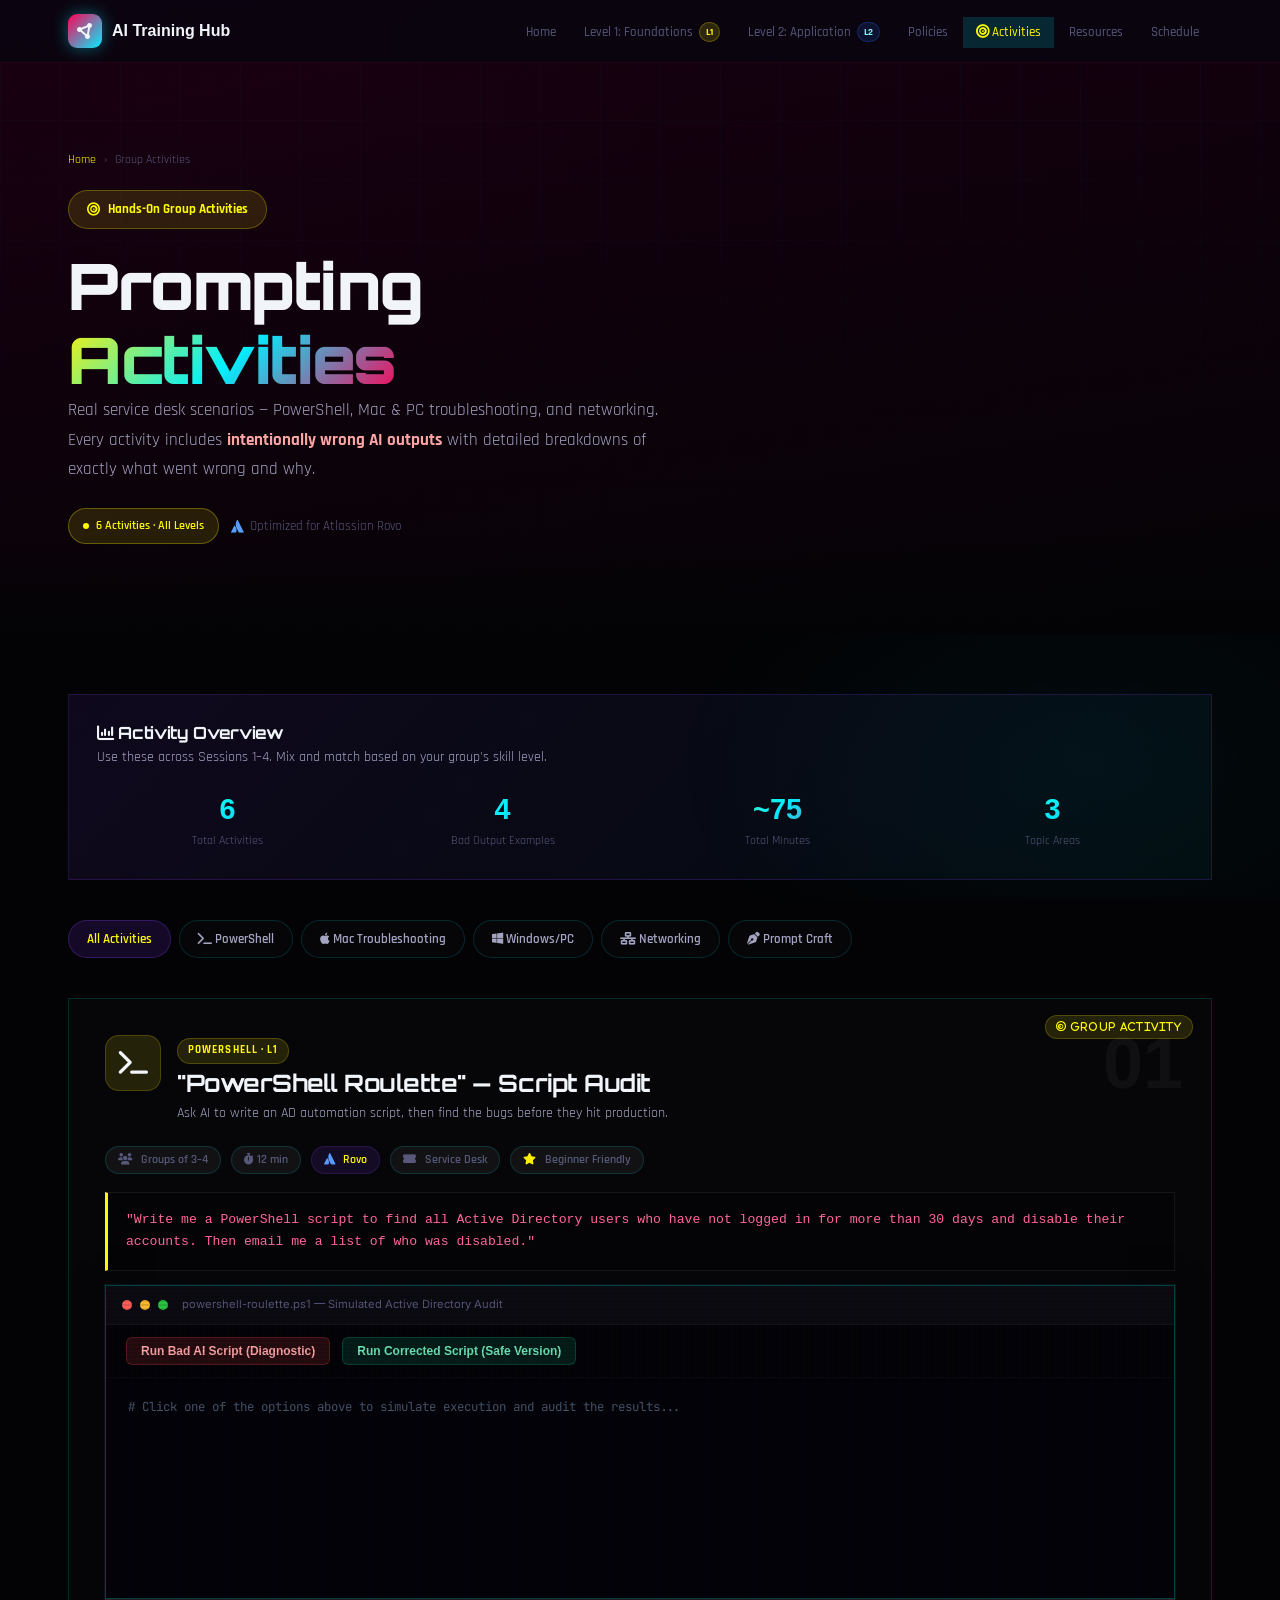
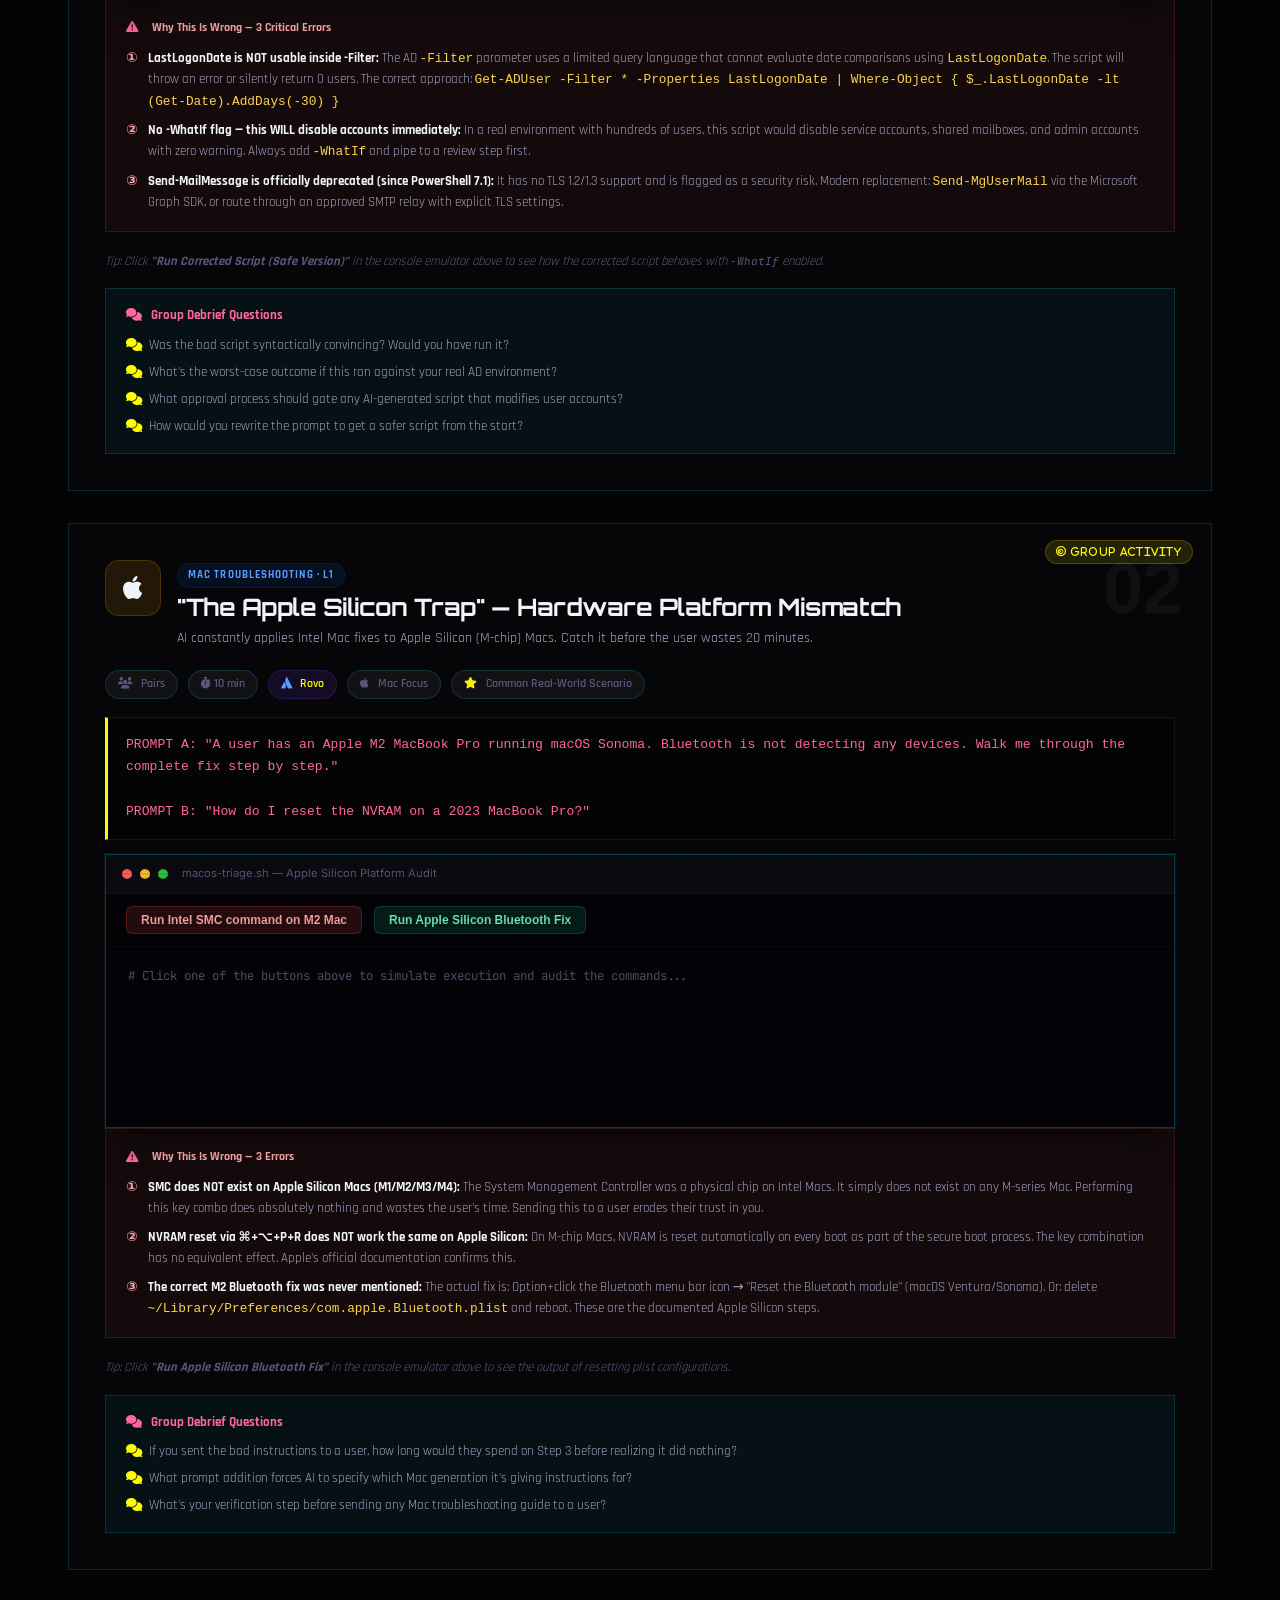
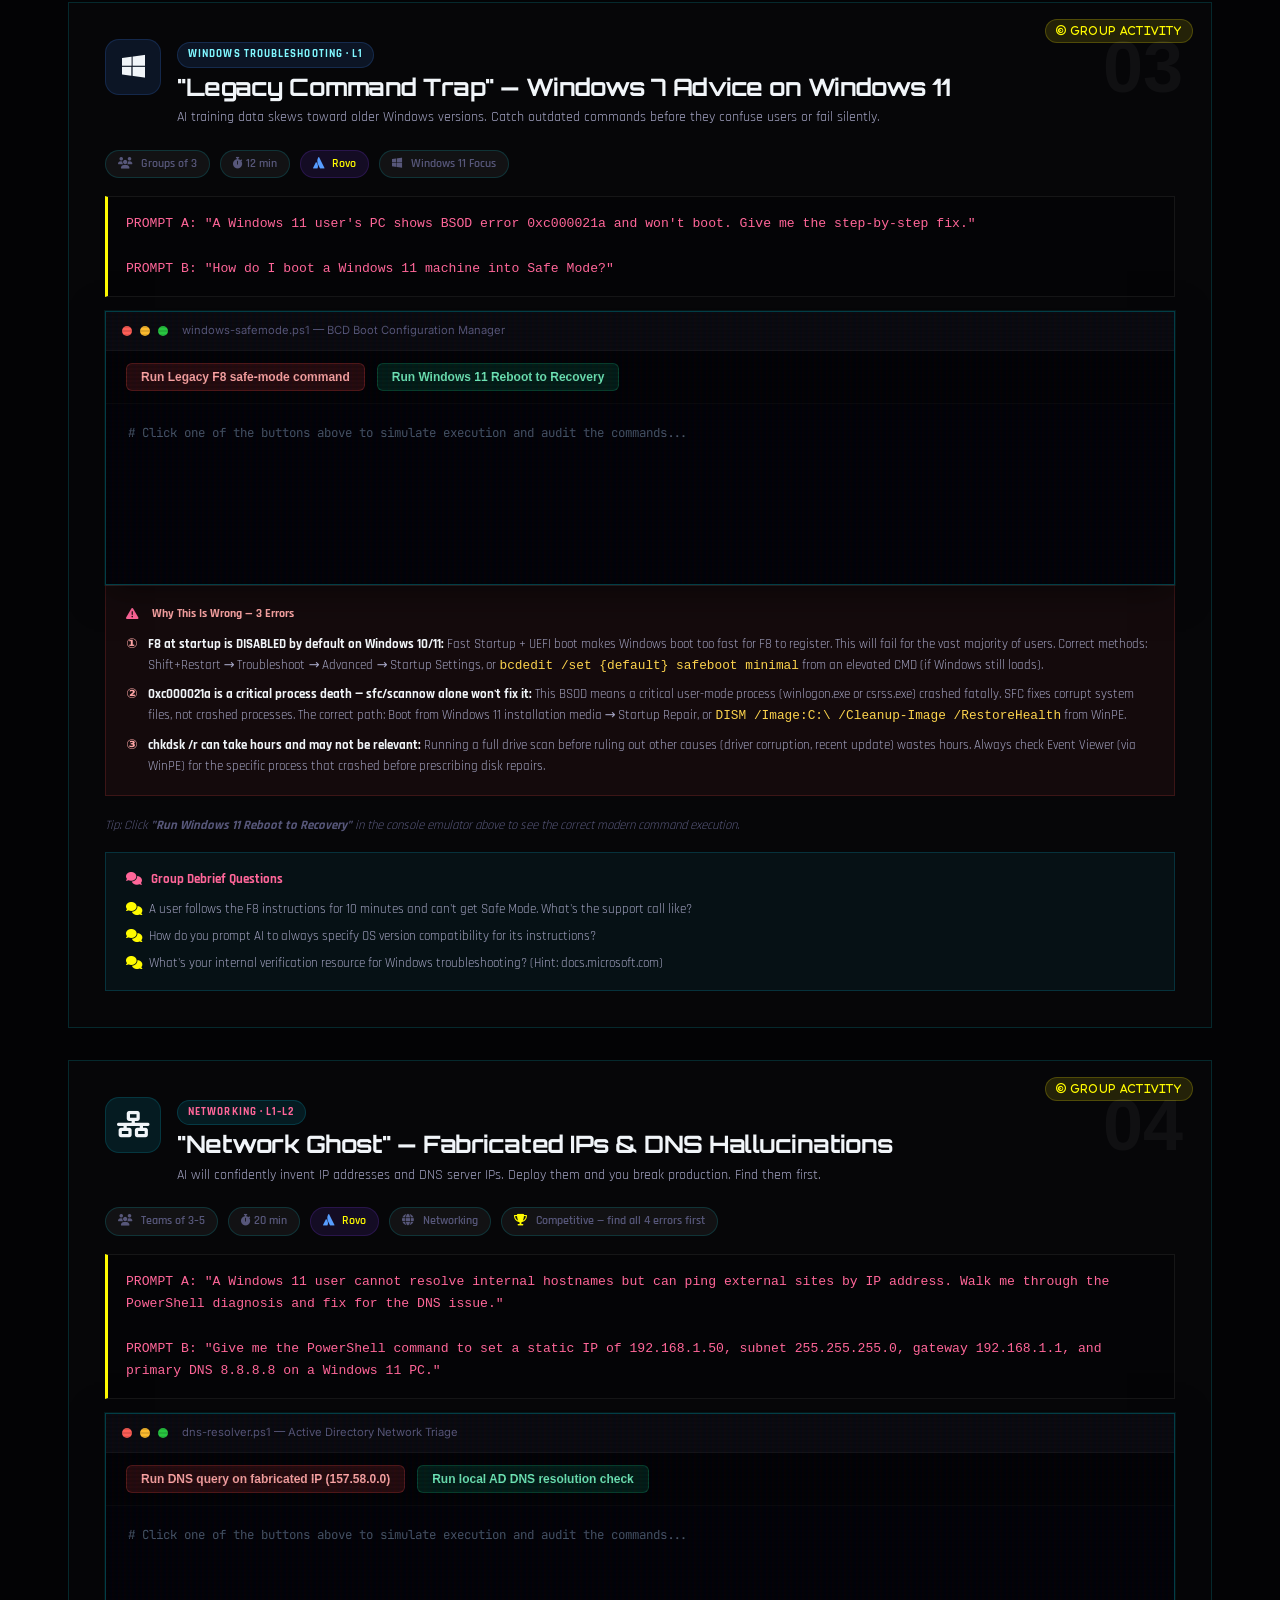
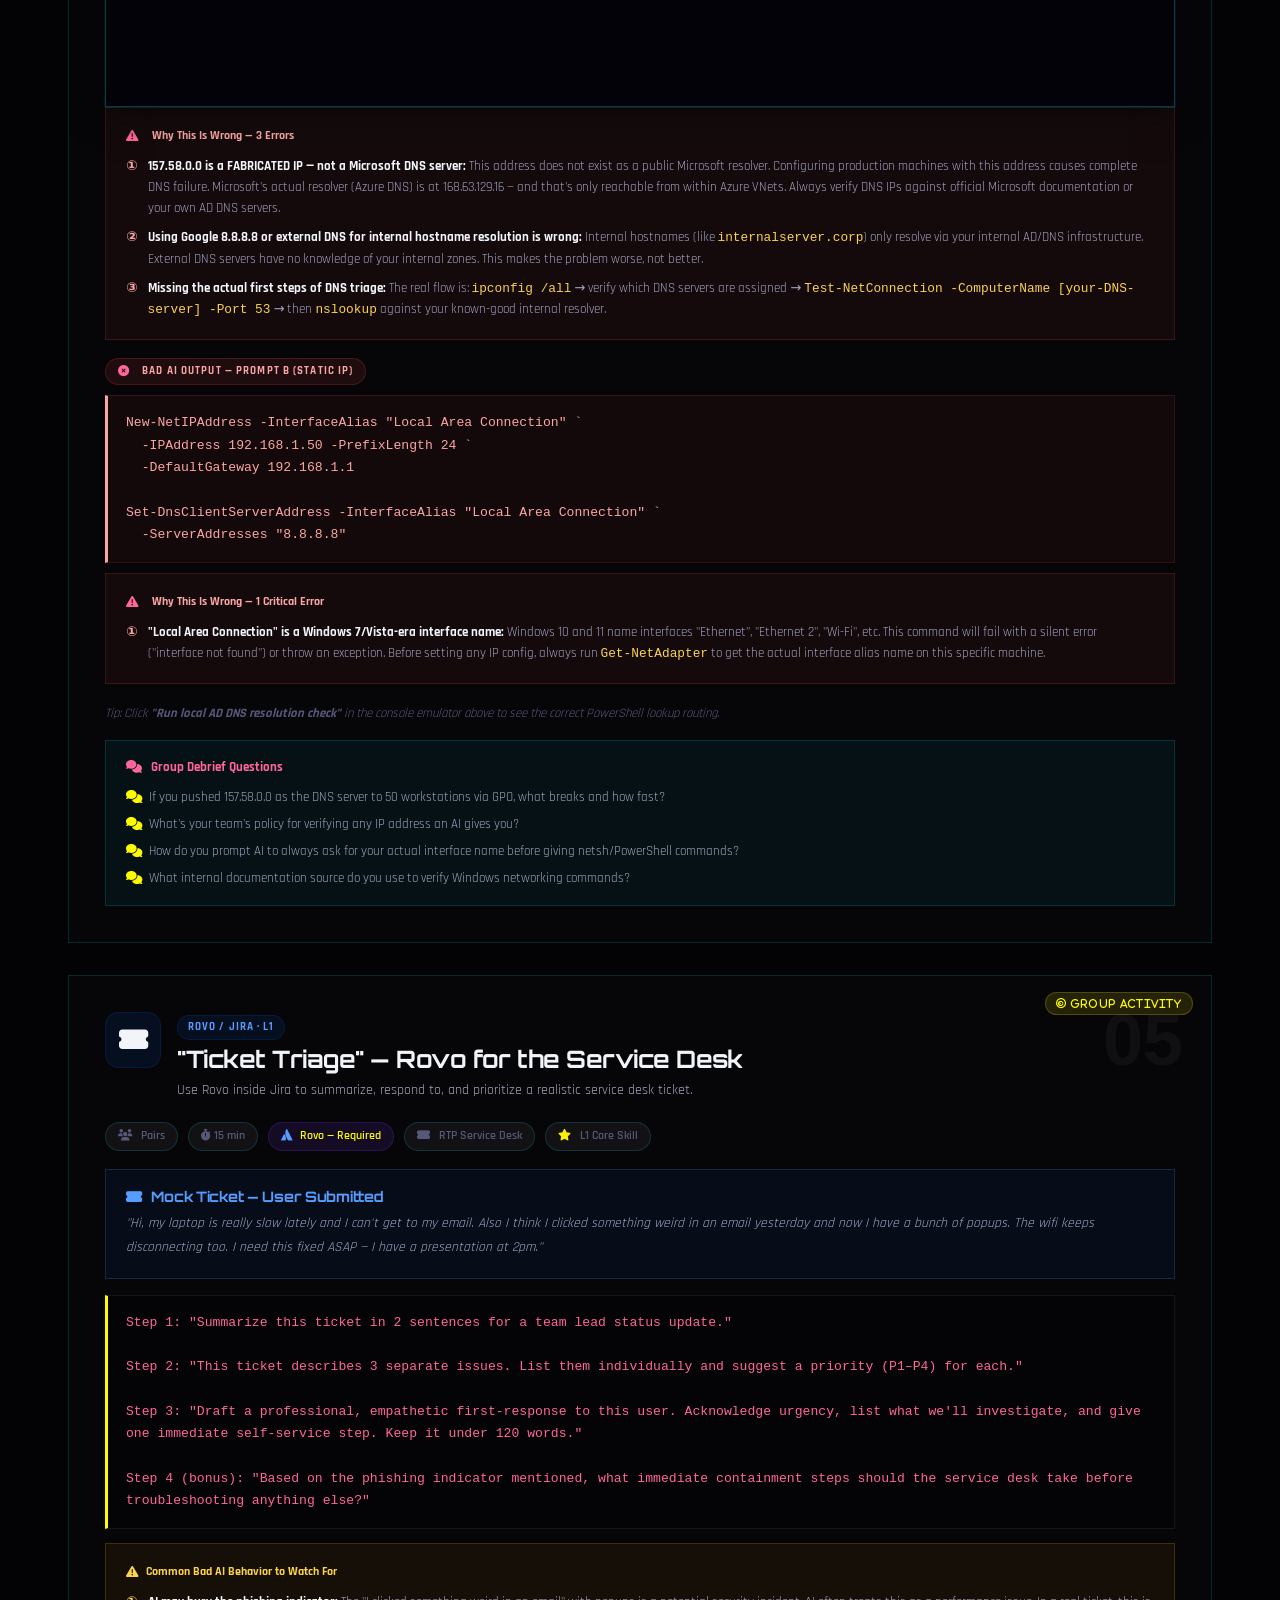
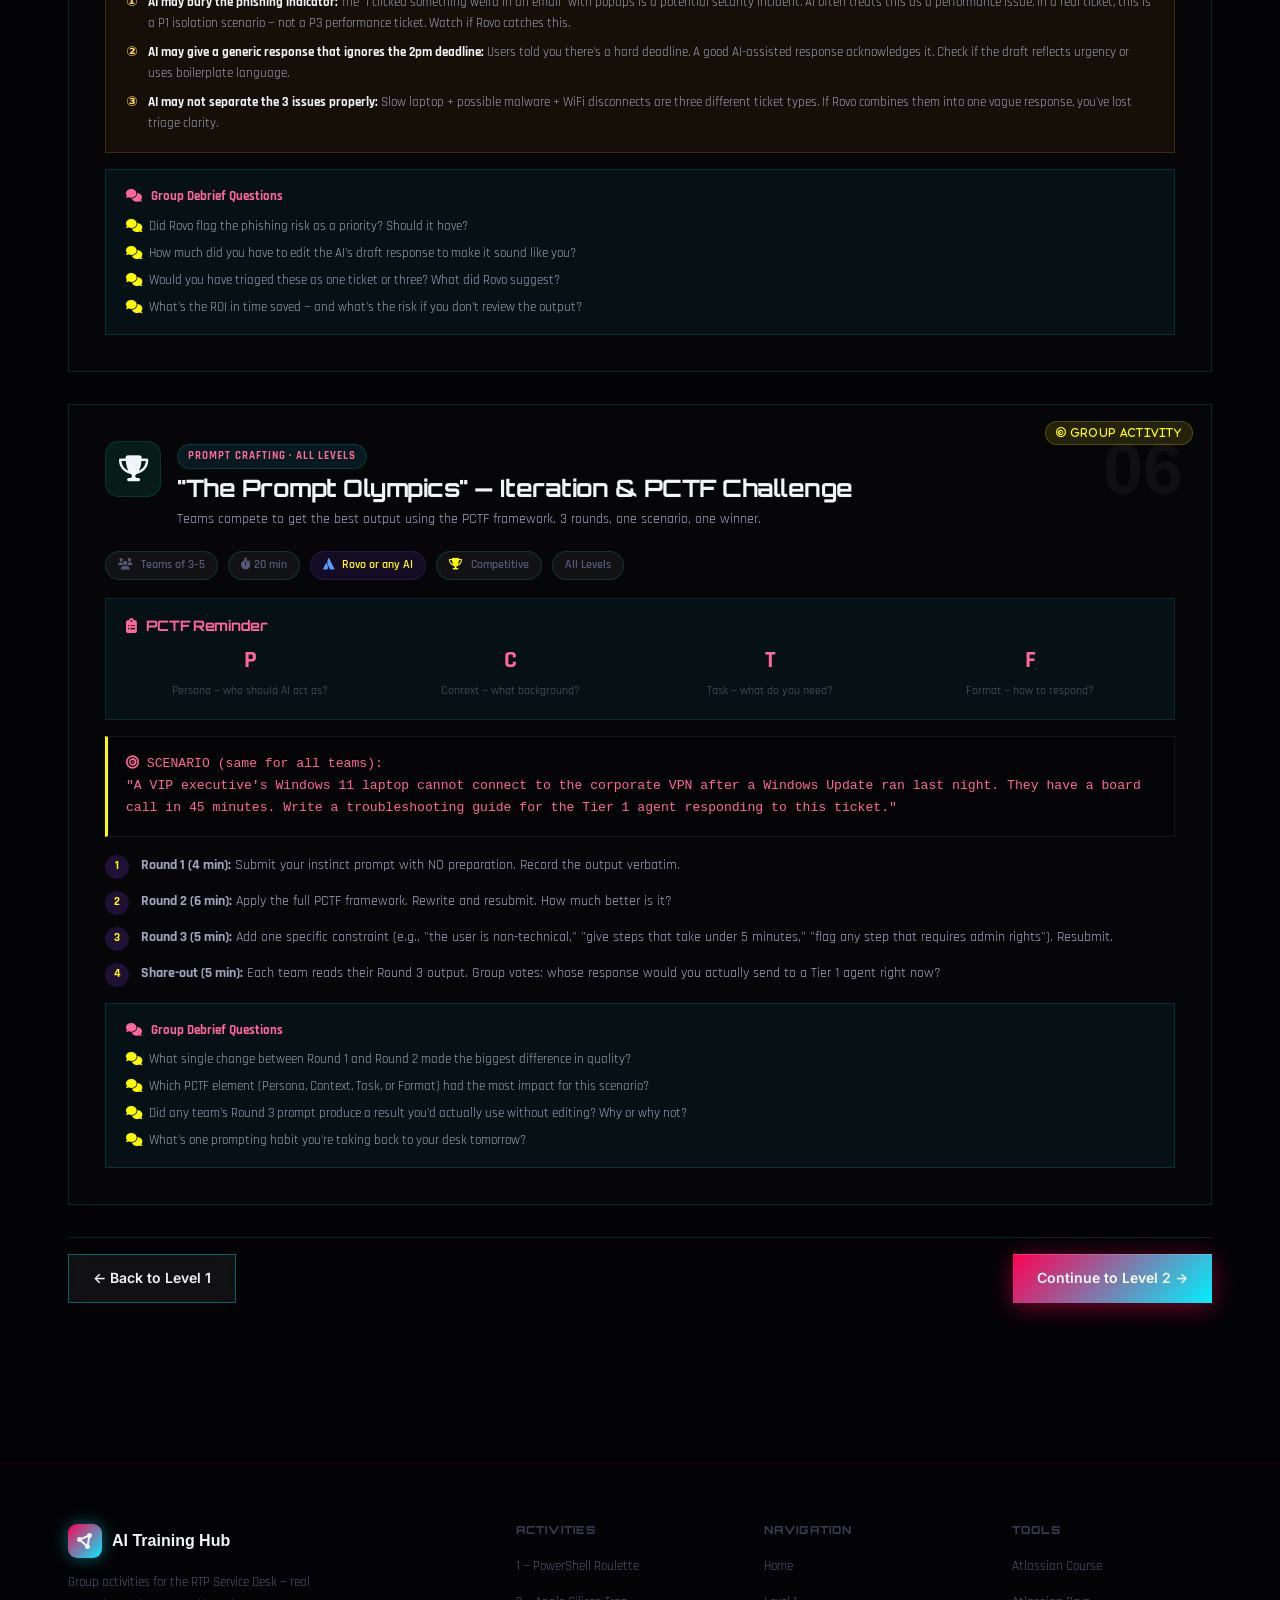
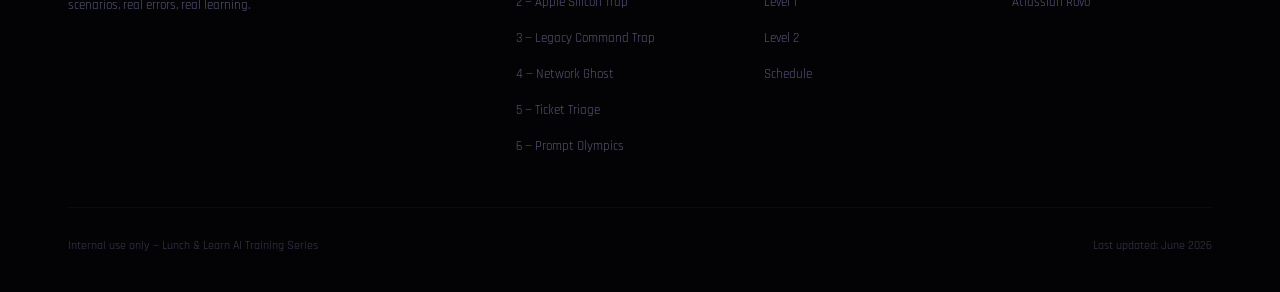
==== commit d85a8e58: "feat: remove password from instructor portal — direct URL access only, strip all footer links" ====
--- a/activities.html
+++ b/activities.html
@@ -703,7 +703,7 @@
             <li><a href="level1.html">Level 1</a></li>
             <li><a href="level2.html">Level 2</a></li>
             <li><a href="schedule.html">Schedule</a></li>
-            <li><a href="instructor.html" style="color:rgba(139,92,246,0.8);"><span style="margin-right:6px;"><i class="fa-solid fa-lock"></i></span>Instructor Portal</a></li>
+            
           </ul>
         </div>
         <div class="footer-col">
--- a/style.css
+++ b/style.css
@@ -1,93 +1,93 @@
 /* ============================================================
-   AI TRAINING HUB — Premium Clean Developer Theme
-   Refined Slate · Indigo Accent · Cyan Highlight · Clean Glass
+   AI TRAINING HUB — Cyberpunk 2077 / Edgerunners Theme
+   Futuristic yellow · Neon Cyan · Hot Pink · Beveled Cuts
    ============================================================ */
 
-@import url('https://fonts.googleapis.com/css2?family=Outfit:wght@400;500;600;700;800;900&family=Inter:wght@300;400;500;600;700;800&family=Share+Tech+Mono&family=JetBrains+Mono:wght@400;500;600&display=swap');
+@import url('https://fonts.googleapis.com/css2?family=Orbitron:wght@500;700;900&family=Rajdhani:wght@500;600;700&family=Share+Tech+Mono&family=Inter:wght@300;400;500;600;700;800&family=JetBrains+Mono:wght@400;500;600&display=swap');
 
 /* ── CSS Variables ─────────────────────────────────────────── */
 :root {
-  --bg-base:         #09090b; /* Zinc 950 */
-  --bg-surface:      #18181b; /* Zinc 900 */
-  --bg-elevated:     #27272a; /* Zinc 800 */
-  --bg-card:         rgba(24, 24, 27, 0.6);
-  --bg-card-hover:   rgba(39, 39, 42, 0.4);
-  --bg-glass:        rgba(9, 9, 11, 0.8);
-
-  --border:          rgba(255, 255, 255, 0.08);
-  --border-subtle:   rgba(255, 255, 255, 0.04);
-  --border-bright:   rgba(255, 255, 255, 0.16);
-
-  --primary:         #6366f1; /* Premium Indigo */
-  --primary-dim:     #4f46e5;
-  --primary-light:   #818cf8;
-  --primary-glow:    rgba(99, 102, 241, 0.15);
-  --primary-glow-sm: rgba(99, 102, 241, 0.08);
-
-  --secondary:       #06b6d4; /* Premium Cyan */
-  --secondary-light: #22d3ee;
-  --secondary-glow:  rgba(6, 182, 212, 0.15);
-
-  --accent:          #a855f7; /* Premium Violet */
-  --accent-light:    #c084fc;
-  --accent-glow:     rgba(168, 85, 247, 0.15);
-
-  --green:           #10b981; /* Premium Emerald */
-  --green-light:     #34d399;
-  --green-glow:      rgba(16, 185, 129, 0.15);
-
-  --amber:           #f59e0b; /* Premium Amber */
-  --amber-light:     #fbbf24;
-  --red-light:       #f87171;
+  --bg-base:         #030305;
+  --bg-surface:      #0a0a0f;
+  --bg-elevated:     #121217;
+  --bg-card:         rgba(255,255,255,0.015);
+  --bg-card-hover:   rgba(0,240,255,0.03);
+  --bg-glass:        rgba(10,10,15,0.85);
+
+  --border:          rgba(0,240,255,0.15);
+  --border-subtle:   rgba(255,0,85,0.1);
+  --border-bright:   rgba(0,240,255,0.35);
+
+  --primary:         #fcee0a; /* Cyberpunk Yellow */
+  --primary-dim:     #bfa700;
+  --primary-light:   #fffb00;
+  --primary-glow:    rgba(252,238,10,0.25);
+  --primary-glow-sm: rgba(252,238,10,0.12);
+
+  --secondary:       #00f0ff; /* Neon Cyan */
+  --secondary-light: #80f7ff;
+  --secondary-glow:  rgba(0,240,255,0.25);
+
+  --accent:          #ff0055; /* Edgerunners Pink */
+  --accent-light:    #ff6699;
+  --accent-glow:     rgba(255,0,85,0.3);
+
+  --green:           #00ff66; /* Acid Green */
+  --green-light:     #66ff99;
+  --green-glow:      rgba(0,255,102,0.25);
+
+  --amber:           #ff9900; /* Safety Orange */
+  --amber-light:     #ffb366;
+  --red-light:       #ff4d4d;
 
   --atlassian:       #0052cc;
   --atlassian-light: #579dff;
-  --atlassian-glow:  rgba(0, 82, 204, 0.2);
-
-  --text-primary:    #fafafa; /* Zinc 50 */
-  --text-secondary:  #d4d4d8; /* Zinc 300 */
-  --text-muted:      #a1a1aa; /* Zinc 400 */
-  --text-dim:        #71717a; /* Zinc 500 */
-
-  --gradient-hero:   radial-gradient(circle at 20% 20%, rgba(99, 102, 241, 0.1) 0%, transparent 50%),
-                     radial-gradient(circle at 80% 80%, rgba(6, 182, 212, 0.1) 0%, transparent 50%);
-  --gradient-primary: linear-gradient(135deg, #6366f1 0%, #a855f7 100%);
-  --gradient-cta:    linear-gradient(135deg, #6366f1 0%, #06b6d4 100%);
-  --gradient-text:   linear-gradient(135deg, #fafafa 0%, #a1a1aa 100%);
-  --gradient-card:   linear-gradient(135deg, rgba(255,255,255,0.02) 0%, rgba(255,255,255,0.005) 100%);
-  --gradient-atl:    linear-gradient(135deg, rgba(0,82,204,0.1) 0%, rgba(87,157,255,0.02) 100%);
-
-  --radius-xs:  4px;
-  --radius-sm:  6px;
-  --radius-md:  10px;
-  --radius-lg:  16px;
-  --radius-xl:  24px;
-  --radius-2xl: 32px;
-
-  --shadow-sm:   0 1px 2px rgba(0,0,0,0.5);
-  --shadow-md:   0 10px 30px rgba(0,0,0,0.5);
-  --shadow-lg:   0 20px 40px rgba(0,0,0,0.7);
-  --shadow-glow-sm: 0 0 12px rgba(99, 102, 241, 0.1);
-  --shadow-glow:    0 0 24px rgba(99, 102, 241, 0.15);
-  --shadow-glow-lg: 0 0 40px rgba(168, 85, 247, 0.15);
-
-  --transition:      all 0.2s cubic-bezier(0.4, 0, 0.2, 1);
-  --transition-slow: all 0.3s cubic-bezier(0.4, 0, 0.2, 1);
-  --transition-spring: all 0.4s cubic-bezier(0.16, 1, 0.3, 1);
+  --atlassian-glow:  rgba(0,82,204,0.3);
+
+  --text-primary:    #f1f5f9;
+  --text-secondary:  #a3a3c2;
+  --text-muted:      #57577a;
+  --text-dim:        #3a3a54;
+
+  --gradient-hero:   radial-gradient(ellipse at 30% 50%, #1f0015 0%, #030305 60%),
+                     radial-gradient(ellipse at 80% 20%, #001a1a 0%, transparent 60%);
+  --gradient-primary: linear-gradient(135deg, #fcee0a 0%, #ff0055 100%);
+  --gradient-cta:    linear-gradient(135deg, #ff0055 0%, #00f0ff 100%);
+  --gradient-text:   linear-gradient(135deg, #fcee0a 0%, #00f0ff 50%, #ff0055 100%);
+  --gradient-card:   linear-gradient(135deg, rgba(255,0,85,0.05) 0%, rgba(0,240,255,0.03) 100%);
+  --gradient-atl:    linear-gradient(135deg, rgba(0,82,204,0.15) 0%, rgba(87,157,255,0.05) 100%);
+
+  --radius-xs:  0px;
+  --radius-sm:  0px;
+  --radius-md:  0px;
+  --radius-lg:  0px;
+  --radius-xl:  0px;
+  --radius-2xl: 0px;
+
+  --shadow-sm:   0 2px 8px rgba(0,0,0,0.6);
+  --shadow-md:   0 8px 32px rgba(0,0,0,0.7);
+  --shadow-lg:   0 24px 64px rgba(0,0,0,0.8);
+  --shadow-glow-sm: 0 0 15px rgba(0,240,255,0.25);
+  --shadow-glow:    0 0 30px rgba(0,240,255,0.35);
+  --shadow-glow-lg: 0 0 60px rgba(255,0,85,0.25);
+
+  --transition:      all 0.15s ease-out;
+  --transition-slow: all 0.3s ease-out;
+  --transition-spring: all 0.35s cubic-bezier(0.175, 0.885, 0.32, 1.275);
 }
 
 /* ── Reset ──────────────────────────────────────────────────── */
 *, *::before, *::after { box-sizing: border-box; margin: 0; padding: 0; }
 html { scroll-behavior: smooth; font-size: 16px; }
 body {
-  font-family: 'Inter', system-ui, sans-serif;
+  font-family: 'Rajdhani', system-ui, sans-serif;
   background-color: var(--bg-base);
   color: var(--text-primary);
   line-height: 1.6;
   min-height: 100vh;
   overflow-x: hidden;
   -webkit-font-smoothing: antialiased;
-  font-size: 1rem;
+  font-size: 1.05rem;
 }
 
 /* ── Global background ──────────────────────────────────────── */
@@ -95,32 +95,39 @@
   content: '';
   position: fixed; inset: 0;
   background:
-    radial-gradient(ellipse 60% 40% at 20% 10%, rgba(99, 102, 241, 0.05) 0%, transparent 60%),
-    radial-gradient(ellipse 50% 45% at 80% 85%, rgba(6, 182, 212, 0.04) 0%, transparent 55%);
+    radial-gradient(ellipse 80% 60% at 20% 10%, rgba(255,0,85,0.05) 0%, transparent 60%),
+    radial-gradient(ellipse 60% 50% at 85% 85%, rgba(0,240,255,0.04) 0%, transparent 55%),
+    radial-gradient(ellipse 50% 40% at 60% 40%, rgba(252,238,10,0.03) 0%, transparent 50%);
   pointer-events: none;
   z-index: 0;
+  animation: ambientPulse 15s ease-in-out infinite alternate;
+}
+
+@keyframes ambientPulse {
+  0%   { opacity: 0.8; transform: scale(1); }
+  100% { opacity: 1;   transform: scale(1.05); }
 }
 
 /* Dot grid overlay */
 body::after {
   content: '';
   position: fixed; inset: 0;
-  background-image: radial-gradient(rgba(255,255,255,0.015) 1px, transparent 1px);
-  background-size: 24px 24px;
+  background-image: radial-gradient(rgba(255,255,255,0.02) 1px, transparent 1px);
+  background-size: 32px 32px;
   pointer-events: none;
   z-index: 0;
 }
 
 /* ── Typography ─────────────────────────────────────────────── */
-h1,h2,h3,h4,h5 { font-family: 'Outfit', sans-serif; line-height: 1.2; letter-spacing: -0.01em; font-weight: 700; color: var(--text-primary); }
-h1 { font-size: clamp(2.2rem, 5vw, 3.5rem); font-weight: 800; letter-spacing: -0.02em; }
-h2 { font-size: clamp(1.5rem, 3.2vw, 2.2rem); font-weight: 700; letter-spacing: -0.015em; }
-h3 { font-size: clamp(1.15rem, 2vw, 1.45rem); font-weight: 600; }
-h4 { font-size: 1.05rem; font-weight: 600; }
-h5 { font-size: 0.85rem; font-weight: 600; text-transform: uppercase; letter-spacing: 0.05em; }
-p  { color: var(--text-secondary); line-height: 1.7; }
+h1,h2,h3,h4,h5 { font-family: 'Orbitron', sans-serif; line-height: 1.15; letter-spacing: -0.02em; }
+h1 { font-size: clamp(2.4rem, 5.5vw, 4rem); font-weight: 900; }
+h2 { font-size: clamp(1.6rem, 3.5vw, 2.5rem); font-weight: 800; }
+h3 { font-size: clamp(1.15rem, 2vw, 1.5rem); font-weight: 700; }
+h4 { font-size: 1.05rem; font-weight: 700; }
+h5 { font-size: 0.85rem; font-weight: 700; }
+p  { color: var(--text-secondary); line-height: 1.75; }
 a  { color: var(--primary-light); text-decoration: none; transition: var(--transition); }
-a:hover { color: var(--secondary-light); }
+a:hover { color: var(--accent-light); }
 code { font-family: 'JetBrains Mono', monospace; font-size: 0.85em; }
 
 .gradient-text {
@@ -131,13 +138,13 @@
 }
 
 .text-glow {
-  text-shadow: 0 0 40px rgba(99, 102, 241, 0.3);
+  text-shadow: 0 0 30px rgba(0,240,255,0.5), 0 0 60px rgba(0,240,255,0.2);
 }
 
 /* ── Layout ─────────────────────────────────────────────────── */
 .container { max-width: 1200px; margin: 0 auto; padding: 0 28px; position: relative; z-index: 1; }
-.section { padding: 90px 0; }
-.section-sm { padding: 50px 0; }
+.section { padding: 100px 0; }
+.section-sm { padding: 60px 0; }
 
 /* ── Glassmorphism ──────────────────────────────────────────── */
 .glass {
@@ -157,7 +164,7 @@
   content: '';
   position: absolute; inset: -1px;
   border-radius: inherit;
-  background: linear-gradient(135deg, rgba(99,102,241,0.2), rgba(6,182,212,0.1), rgba(168,85,247,0.15));
+  background: linear-gradient(135deg, rgba(255,0,85,0.4), rgba(0,240,255,0.2), rgba(252,238,10,0.3));
   z-index: -1;
   opacity: 0;
   transition: opacity 0.3s ease;
@@ -168,47 +175,46 @@
 .navbar {
   position: fixed; top: 0; left: 0; right: 0; z-index: 1000;
   padding: 0;
-  background: rgba(9,9,11,0.7);
-  backdrop-filter: blur(20px);
-  -webkit-backdrop-filter: blur(20px);
+  background: rgba(6,6,16,0.7);
+  backdrop-filter: blur(24px);
+  -webkit-backdrop-filter: blur(24px);
   border-bottom: 1px solid var(--border-subtle);
   transition: var(--transition);
 }
 .navbar.scrolled {
-  background: rgba(9,9,11,0.9);
-  border-bottom-color: var(--border);
-  box-shadow: 0 4px 30px rgba(0,0,0,0.4);
+  background: rgba(6,6,16,0.92);
+  border-bottom-color: rgba(0,240,255,0.25);
+  box-shadow: 0 4px 40px rgba(0,0,0,0.6), 0 0 0 1px rgba(0,240,255,0.05);
 }
 .nav-inner {
   display: flex; align-items: center; justify-content: space-between;
-  padding: 16px 28px; max-width: 1200px; margin: 0 auto;
+  padding: 14px 28px; max-width: 1200px; margin: 0 auto;
 }
 .nav-logo {
   display: flex; align-items: center; gap: 10px;
-  font-family: 'Outfit', sans-serif; font-weight: 700; font-size: 1.05rem;
+  font-family: 'Outfit', sans-serif; font-weight: 800; font-size: 1rem;
   color: var(--text-primary); text-decoration: none;
 }
 .nav-logo-icon {
-  width: 32px; height: 32px;
-  background: rgba(255,255,255,0.03);
-  border: 1px solid var(--border-bright);
-  border-radius: 6px;
+  width: 34px; height: 34px;
+  background: var(--gradient-cta);
+  border-radius: 9px;
   display: flex; align-items: center; justify-content: center;
-  font-size: 15px; flex-shrink: 0;
-  color: var(--secondary-light);
-}
-.nav-links { display: flex; align-items: center; gap: 4px; list-style: none; }
+  font-size: 16px; flex-shrink: 0;
+  box-shadow: 0 0 16px rgba(0,240,255,0.4);
+}
+.nav-links { display: flex; align-items: center; gap: 2px; list-style: none; }
 .nav-links a {
-  padding: 6px 12px; border-radius: var(--radius-sm);
-  color: var(--text-muted); font-size: 0.85rem; font-weight: 500;
+  padding: 7px 13px; border-radius: var(--radius-sm);
+  color: var(--text-muted); font-size: 0.835rem; font-weight: 500;
   transition: var(--transition); white-space: nowrap;
 }
-.nav-links a:hover { color: var(--text-primary); background: rgba(255,255,255,0.03); }
-.nav-links a.active { color: var(--text-primary); background: rgba(255,255,255,0.06); border: 1px solid var(--border); }
+.nav-links a:hover { color: var(--text-primary); background: rgba(255,255,255,0.05); }
+.nav-links a.active { color: var(--primary-light); background: rgba(0,240,255,0.15); }
 .nav-badge {
   display: inline-flex; align-items: center;
-  background: rgba(99,102,241,0.08); border: 1px solid rgba(99,102,241,0.2);
-  color: var(--primary-light); font-size: 0.65rem; font-weight: 600;
+  background: rgba(252,238,10,0.15); border: 1px solid rgba(252,238,10,0.25);
+  color: var(--primary-light); font-size: 0.65rem; font-weight: 700;
   padding: 1px 6px; border-radius: 999px; vertical-align: middle; margin-left: 3px;
 }
 .nav-toggle {
@@ -220,52 +226,67 @@
 /* ── Buttons ─────────────────────────────────────────────────── */
 .btn {
   display: inline-flex; align-items: center; gap: 8px;
-  padding: 10px 20px; border-radius: var(--radius-md);
-  font-family: 'Inter', sans-serif; font-size: 0.875rem; font-weight: 550;
-  cursor: pointer; transition: var(--transition-spring); border: 1px solid transparent;
+  padding: 12px 24px; border-radius: var(--radius-md);
+  font-family: 'Inter', sans-serif; font-size: 0.875rem; font-weight: 600;
+  cursor: pointer; transition: var(--transition-spring); border: none;
   text-decoration: none; white-space: nowrap; position: relative; overflow: hidden;
 }
+.btn::after {
+  content: ''; position: absolute; inset: 0;
+  background: linear-gradient(135deg, rgba(255,255,255,0.1), transparent);
+  opacity: 0; transition: opacity 0.2s;
+}
+.btn:hover::after { opacity: 1; }
 
 .btn-primary {
-  background: var(--gradient-cta); color: #ffffff;
-  box-shadow: 0 2px 10px rgba(99,102,241,0.2);
+  background: var(--gradient-cta); color: #fff;
+  box-shadow: 0 4px 24px rgba(255,0,85,0.45), inset 0 1px 0 rgba(255,255,255,0.15);
 }
 .btn-primary:hover {
-  transform: translateY(-2px);
-  box-shadow: 0 4px 18px rgba(99,102,241,0.3);
-  color: #ffffff;
+  transform: translateY(-2px) scale(1.02);
+  box-shadow: 0 8px 40px rgba(255,0,85,0.55), inset 0 1px 0 rgba(255,255,255,0.2);
+  color: #fff;
 }
 
 .btn-secondary {
-  background: rgba(255,255,255,0.03); color: var(--text-primary);
+  background: rgba(255,255,255,0.06); color: var(--text-primary);
   border: 1px solid var(--border-bright); backdrop-filter: blur(8px);
 }
 .btn-secondary:hover {
-  background: rgba(255,255,255,0.06);
+  background: rgba(255,255,255,0.1); border-color: rgba(0,240,255,0.4);
   transform: translateY(-2px); color: var(--text-primary);
+  box-shadow: var(--shadow-glow-sm);
 }
 
 .btn-outline {
-  background: transparent; color: var(--text-primary);
-  border: 1px solid var(--border-bright);
+  background: transparent; color: var(--primary-light);
+  border: 1px solid rgba(0,240,255,0.35);
 }
 .btn-outline:hover {
-  background: rgba(255,255,255,0.03);
-  transform: translateY(-2px);
+  background: rgba(0,240,255,0.1); color: var(--primary-light);
+  transform: translateY(-2px); box-shadow: var(--shadow-glow-sm);
 }
 
 .btn-atlassian {
-  background: #0052cc;
-  color: #ffffff; box-shadow: 0 2px 10px rgba(0,82,204,0.2);
+  background: linear-gradient(135deg, #0052cc, #1565c0);
+  color: #fff; box-shadow: 0 4px 24px rgba(0,82,204,0.45);
 }
 .btn-atlassian:hover {
-  background: #0747a6;
-  transform: translateY(-2px);
-  box-shadow: 0 4px 18px rgba(0,82,204,0.3); color: #ffffff;
-}
-
-.btn-sm { padding: 6px 12px; font-size: 0.8rem; border-radius: var(--radius-sm); }
-.btn-lg { padding: 14px 28px; font-size: 0.95rem; border-radius: var(--radius-lg); }
+  transform: translateY(-2px) scale(1.02);
+  box-shadow: 0 8px 40px rgba(0,82,204,0.55); color: #fff;
+}
+
+.btn-sm { padding: 8px 16px; font-size: 0.8rem; border-radius: var(--radius-sm); }
+.btn-lg { padding: 16px 36px; font-size: 1rem; border-radius: var(--radius-lg); }
+
+/* Shimmer effect on btn-primary */
+.btn-primary::before {
+  content: ''; position: absolute;
+  top: 0; left: -100%; width: 60%; height: 100%;
+  background: linear-gradient(90deg, transparent, rgba(255,255,255,0.12), transparent);
+  transition: left 0.5s ease;
+}
+.btn-primary:hover::before { left: 150%; }
 
 /* ── Cards ───────────────────────────────────────────────────── */
 .card {
@@ -282,21 +303,21 @@
   background: var(--gradient-card); opacity: 0; transition: opacity 0.3s;
 }
 .card:hover {
-  border-color: rgba(255,255,255,0.15);
-  transform: translateY(-4px);
-  box-shadow: var(--shadow-md);
+  border-color: rgba(0,240,255,0.35);
+  transform: translateY(-5px);
+  box-shadow: var(--shadow-md), var(--shadow-glow-sm);
   background: var(--bg-card-hover);
 }
 .card:hover::before { opacity: 1; }
 
 /* ── Glow utilities ─────────────────────────────────────────── */
-.glow-yellow { box-shadow: 0 4px 20px rgba(245,158,11,0.05); }
-.glow-pink   { box-shadow: 0 4px 20px rgba(168,85,247,0.05); }
-.glow-cyan   { box-shadow: 0 4px 20px rgba(6,182,212,0.05); }
+.glow-yellow { box-shadow: var(--shadow-glow-sm); }
+.glow-pink   { box-shadow: 0 0 40px var(--accent-glow); }
+.glow-cyan   { box-shadow: 0 0 40px var(--secondary-glow); }
 
 /* ── Hero ────────────────────────────────────────────────────── */
 .hero {
-  min-height: 95vh; display: flex; align-items: center;
+  min-height: 100vh; display: flex; align-items: center;
   padding-top: 80px; position: relative; overflow: hidden;
 }
 
@@ -304,121 +325,121 @@
 .hero-grid-bg {
   position: absolute; inset: 0; pointer-events: none;
   background-image:
-    linear-gradient(rgba(255,255,255,0.015) 1px, transparent 1px),
-    linear-gradient(90deg, rgba(255,255,255,0.015) 1px, transparent 1px);
-  background-size: 48px 48px;
-  mask-image: radial-gradient(ellipse 60% 50% at 50% 50%, black 20%, transparent 80%);
+    linear-gradient(rgba(0,240,255,0.04) 1px, transparent 1px),
+    linear-gradient(90deg, rgba(0,240,255,0.04) 1px, transparent 1px);
+  background-size: 60px 60px;
+  mask-image: radial-gradient(ellipse 80% 60% at 50% 50%, black 20%, transparent 80%);
 }
 
 /* Floating orbs */
 .orb {
   position: absolute; border-radius: 50%;
-  filter: blur(100px); pointer-events: none; z-index: 0;
-  opacity: 0.6;
+  filter: blur(80px); pointer-events: none; z-index: 0;
 }
 .orb-1 {
+  width: 600px; height: 600px;
+  background: radial-gradient(circle, rgba(255,0,85,0.06) 0%, transparent 70%);
+  top: -100px; left: -200px;
+  animation: orbFloat1 20s ease-in-out infinite;
+}
+.orb-2 {
   width: 500px; height: 500px;
-  background: radial-gradient(circle, rgba(99,102,241,0.05) 0%, transparent 70%);
-  top: -100px; left: -100px;
-  animation: orbFloat1 25s ease-in-out infinite;
-}
-.orb-2 {
-  width: 400px; height: 400px;
-  background: radial-gradient(circle, rgba(6,182,212,0.04) 0%, transparent 70%);
-  bottom: -100px; right: -50px;
+  background: radial-gradient(circle, rgba(0,240,255,0.05) 0%, transparent 70%);
+  bottom: -100px; right: -100px;
   animation: orbFloat2 25s ease-in-out infinite;
 }
 .orb-3 {
-  width: 250px; height: 250px;
-  background: radial-gradient(circle, rgba(168,85,247,0.03) 0%, transparent 70%);
-  top: 35%; right: 20%;
-  animation: orbFloat3 20s ease-in-out infinite;
+  width: 300px; height: 300px;
+  background: radial-gradient(circle, rgba(252,238,10,0.04) 0%, transparent 70%);
+  top: 40%; right: 25%;
+  animation: orbFloat3 18s ease-in-out infinite;
 }
 
 @keyframes orbFloat1 {
   0%,100% { transform: translate(0,0) scale(1); }
-  50%      { transform: translate(30px,20px) scale(1.03); }
+  33%      { transform: translate(40px,30px) scale(1.05); }
+  66%      { transform: translate(-20px,50px) scale(0.97); }
 }
 @keyframes orbFloat2 {
   0%,100% { transform: translate(0,0) scale(1); }
-  50%      { transform: translate(-30px,-20px) scale(1.05); }
+  50%      { transform: translate(-50px,-40px) scale(1.08); }
 }
 @keyframes orbFloat3 {
   0%,100% { transform: translate(0,0); }
-  50%      { transform: translate(15px,-15px); }
-}
-
-.hero-content { padding: 60px 0; position: relative; z-index: 2; }
-.hero-layout { display: grid; grid-template-columns: 1fr 1fr; gap: 60px; align-items: center; }
+  50%      { transform: translate(30px,-20px); }
+}
+
+.hero-content { padding: 80px 0; position: relative; z-index: 2; }
+.hero-layout { display: grid; grid-template-columns: 1fr 1fr; gap: 80px; align-items: center; }
 
 /* Eyebrow badge */
 .eyebrow {
   display: inline-flex; align-items: center; gap: 8px;
-  background: rgba(255,255,255,0.03);
-  border: 1px solid var(--border);
-  border-radius: 999px; padding: 6px 14px;
-  font-size: 0.75rem; font-weight: 600; letter-spacing: 0.02em;
-  color: var(--text-primary);
-  margin-bottom: 24px;
+  background: rgba(252,238,10,0.1);
+  border: 1px solid rgba(252,238,10,0.25);
+  border-radius: 999px; padding: 6px 16px;
+  font-size: 0.75rem; font-weight: 700; letter-spacing: 0.06em;
+  text-transform: uppercase; color: var(--primary-light);
+  margin-bottom: 28px;
   animation: fadeInDown 0.5s ease both;
 }
 .eyebrow-dot {
   width: 6px; height: 6px; border-radius: 50%;
   background: var(--primary-light);
-  animation: pulse 2.5s ease infinite;
+  animation: pulse 2s ease infinite;
 }
 
 @keyframes pulse {
   0%,100% { opacity: 1; transform: scale(1); }
-  50%      { opacity: 0.4; transform: scale(0.8); }
-}
-
-.hero h1 { margin-bottom: 20px; animation: fadeInDown 0.5s 0.1s ease both; }
+  50%      { opacity: 0.4; transform: scale(0.7); }
+}
+
+.hero h1 { margin-bottom: 24px; animation: fadeInDown 0.5s 0.1s ease both; }
 .hero-subtitle {
-  font-size: 1.1rem; color: var(--text-secondary);
-  margin-bottom: 32px; max-width: 520px; line-height: 1.65;
+  font-size: 1.15rem; color: var(--text-secondary);
+  margin-bottom: 36px; max-width: 520px; line-height: 1.7;
   animation: fadeInDown 0.5s 0.2s ease both;
 }
 
 .hero-intro-card {
-  background: rgba(255,255,255,0.02);
+  background: rgba(255,255,255,0.03);
   border: 1px solid var(--border);
   border-radius: var(--radius-md);
-  padding: 18px 22px; margin-bottom: 28px;
+  padding: 20px 24px; margin-bottom: 32px;
   position: relative;
   animation: fadeInDown 0.5s 0.25s ease both;
   backdrop-filter: blur(8px);
 }
 .hero-intro-card::before {
   content: '"';
-  position: absolute; top: -14px; left: 16px;
-  font-size: 3.5rem; color: var(--primary);
-  font-family: Georgia, serif; line-height: 1; opacity: 0.3;
-}
-.hero-intro-card p { font-size: 0.88rem; font-style: normal; color: var(--text-secondary); margin: 0; }
-
-.phase-row { display: flex; gap: 10px; flex-wrap: wrap; margin-bottom: 28px; animation: fadeInDown 0.5s 0.3s ease both; }
+  position: absolute; top: -16px; left: 18px;
+  font-size: 4rem; color: var(--primary);
+  font-family: Georgia, serif; line-height: 1; opacity: 0.6;
+}
+.hero-intro-card p { font-size: 0.9rem; font-style: italic; margin: 0; }
+
+.phase-row { display: flex; gap: 10px; flex-wrap: wrap; margin-bottom: 32px; animation: fadeInDown 0.5s 0.3s ease both; }
 .phase-pill {
   display: flex; align-items: center; gap: 7px;
-  padding: 6px 12px; border-radius: 999px;
-  font-size: 0.75rem; font-weight: 550; border: 1px solid var(--border);
-}
-.phase-pill.active  { background: rgba(99,102,241,0.08); border-color: rgba(99,102,241,0.2); color: var(--primary-light); }
-.phase-pill.upcoming{ background: rgba(255,255,255,0.02); border-color: var(--border); color: var(--text-muted); }
+  padding: 7px 14px; border-radius: 999px;
+  font-size: 0.775rem; font-weight: 600; border: 1px solid;
+}
+.phase-pill.active  { background: rgba(252,238,10,0.12); border-color: rgba(252,238,10,0.3); color: var(--primary-light); }
+.phase-pill.upcoming{ background: rgba(59,130,246,0.08); border-color: rgba(59,130,246,0.2); color: var(--secondary-light); }
 .phase-pill .dot { width: 6px; height: 6px; border-radius: 50%; }
 .phase-pill.active .dot { background: var(--primary-light); animation: pulse 2s infinite; }
-.phase-pill.upcoming .dot { background: var(--text-muted); opacity: 0.4; }
-
-.hero-ctas { display: flex; gap: 12px; flex-wrap: wrap; animation: fadeInUp 0.5s 0.35s ease both; }
+.phase-pill.upcoming .dot { background: var(--secondary-light); opacity: 0.4; }
+
+.hero-ctas { display: flex; gap: 14px; flex-wrap: wrap; animation: fadeInUp 0.5s 0.35s ease both; }
 
 /* ── Hero Visual Panel ──────────────────────────────────────── */
-.hero-panel { display: flex; flex-direction: column; gap: 12px; animation: fadeInRight 0.7s 0.2s ease both; }
+.hero-panel { display: flex; flex-direction: column; gap: 14px; animation: fadeInRight 0.7s 0.2s ease both; }
 
 .hero-panel-card {
-  background: rgba(255,255,255,0.02);
+  background: rgba(255,255,255,0.03);
   border: 1px solid var(--border);
   border-radius: var(--radius-lg);
-  padding: 20px 22px;
+  padding: 22px 24px;
   backdrop-filter: blur(16px);
   transition: var(--transition-slow);
   position: relative; overflow: hidden;
@@ -426,27 +447,27 @@
 .hero-panel-card::before {
   content: ''; position: absolute;
   inset: -1px; border-radius: inherit;
-  background: linear-gradient(135deg, rgba(99,102,241,0.1), rgba(6,182,212,0.05));
+  background: linear-gradient(135deg, rgba(255,0,85,0.25), rgba(0,240,255,0.12));
   opacity: 0; transition: opacity 0.3s;
   z-index: -1;
 }
-.hero-panel-card:hover { transform: translateX(-4px); border-color: rgba(255,255,255,0.15); }
+.hero-panel-card:hover { transform: translateX(-6px); }
 .hero-panel-card:hover::before { opacity: 1; }
 
 .panel-header { display: flex; align-items: center; gap: 12px; margin-bottom: 10px; }
 .panel-icon {
-  width: 36px; height: 36px; border-radius: 8px;
+  width: 38px; height: 38px; border-radius: 10px;
   display: flex; align-items: center; justify-content: center;
-  font-size: 15px; flex-shrink: 0;
-}
-.panel-icon-atl  { background: rgba(0,82,204,0.1); border: 1px solid rgba(87,157,255,0.1); }
-.panel-icon-lock { background: rgba(248,113,113,0.08); border: 1px solid rgba(248,113,113,0.1); }
-.panel-icon-cal  { background: rgba(16,185,129,0.08); border: 1px solid rgba(16,185,129,0.1); }
-.panel-title { font-weight: 600; font-size: 0.875rem; color: var(--text-primary); }
-.panel-sub   { font-size: 0.72rem; color: var(--text-dim); }
+  font-size: 17px; flex-shrink: 0;
+}
+.panel-icon-atl  { background: rgba(0,82,204,0.2); border: 1px solid rgba(87,157,255,0.15); }
+.panel-icon-lock { background: rgba(239,68,68,0.12); border: 1px solid rgba(239,68,68,0.15); }
+.panel-icon-cal  { background: rgba(16,185,129,0.15); border: 1px solid rgba(16,185,129,0.15); }
+.panel-title { font-weight: 700; font-size: 0.9rem; }
+.panel-sub   { font-size: 0.72rem; color: var(--text-muted); }
 .panel-body  { font-size: 0.82rem; color: var(--text-secondary); }
 
-.mini-progress { height: 3px; background: rgba(255,255,255,0.04); border-radius: 999px; margin-top: 12px; overflow: hidden; }
+.mini-progress { height: 3px; background: rgba(255,255,255,0.06); border-radius: 999px; margin-top: 12px; overflow: hidden; }
 .mini-progress-fill { height: 100%; border-radius: 999px; animation: progressGrow 1.4s 0.8s ease both; }
 .mini-progress-fill.purple { background: linear-gradient(90deg, var(--primary), var(--accent)); width: 65%; }
 .mini-progress-fill.blue   { background: linear-gradient(90deg, var(--secondary), var(--accent)); width: 20%; }
@@ -460,7 +481,7 @@
 }
 .stat-item {
   background: var(--bg-card); border: 1px solid var(--border);
-  border-radius: var(--radius-lg); padding: 24px 18px;
+  border-radius: var(--radius-lg); padding: 28px 20px;
   text-align: center; transition: var(--transition-slow);
   position: relative; overflow: hidden;
 }
@@ -468,75 +489,75 @@
   content: ''; position: absolute; inset: 0;
   background: var(--gradient-card); opacity: 0; transition: opacity 0.3s;
 }
-.stat-item:hover { border-color: rgba(255,255,255,0.15); transform: translateY(-3px); }
+.stat-item:hover { border-color: rgba(0,240,255,0.3); transform: translateY(-3px); box-shadow: var(--shadow-glow-sm); }
 .stat-item:hover::before { opacity: 1; }
 .stat-number {
-  font-family: 'Outfit', sans-serif; font-size: 2.2rem; font-weight: 800;
-  color: var(--text-primary);
+  font-family: 'Orbitron', sans-serif; font-size: 2.5rem; font-weight: 900;
+  background: var(--gradient-text);
+  -webkit-background-clip: text; -webkit-text-fill-color: transparent; background-clip: text;
   display: block; line-height: 1; position: relative; z-index: 1;
 }
 .stat-label { font-size: 0.75rem; color: var(--text-muted); margin-top: 6px; font-weight: 500; position: relative; z-index: 1; }
 
 /* ── Section Headers ─────────────────────────────────────────── */
-.section-header { text-align: center; margin-bottom: 56px; }
-.section-header h2 { margin-bottom: 12px; }
-.section-header p { max-width: 580px; margin: 0 auto; font-size: 1rem; color: var(--text-secondary); }
+.section-header { text-align: center; margin-bottom: 64px; }
+.section-header h2 { margin-bottom: 16px; }
+.section-header p { max-width: 580px; margin: 0 auto; font-size: 1.05rem; }
 
 .eyebrow-sm {
   display: inline-flex; align-items: center; gap: 6px;
-  font-size: 0.72rem; font-weight: 600; letter-spacing: 0.05em;
+  font-size: 0.7rem; font-weight: 800; letter-spacing: 0.12em;
   text-transform: uppercase; color: var(--primary-light);
-  margin-bottom: 10px;
+  margin-bottom: 14px;
 }
 
 /* ── Divider ─────────────────────────────────────────────────── */
-.divider { height: 1px; background: linear-gradient(90deg, transparent, rgba(255,255,255,0.06), transparent); }
+.divider { height: 1px; background: linear-gradient(90deg, transparent, rgba(0,240,255,0.2), rgba(0,240,255,0.1), transparent); }
 
 /* ── Page Hero (inner pages) ─────────────────────────────────── */
 .page-hero {
-  padding: 130px 0 70px;
+  padding: 150px 0 90px;
   position: relative; overflow: hidden;
-  background: linear-gradient(180deg, rgba(15,15,20,0.6) 0%, var(--bg-base) 100%);
+  background: linear-gradient(170deg, rgba(31,0,21,0.8) 0%, var(--bg-base) 100%);
 }
 .page-hero::before {
   content: '';
   position: absolute; inset: 0;
   background-image:
-    linear-gradient(rgba(255,255,255,0.01) 1px, transparent 1px),
-    linear-gradient(90deg, rgba(255,255,255,0.01) 1px, transparent 1px);
-  background-size: 48px 48px;
-  mask-image: linear-gradient(to bottom, rgba(0,0,0,0.5), transparent);
+    linear-gradient(rgba(0,240,255,0.04) 1px, transparent 1px),
+    linear-gradient(90deg, rgba(0,240,255,0.04) 1px, transparent 1px);
+  background-size: 60px 60px;
+  mask-image: linear-gradient(to bottom, rgba(0,0,0,0.6), transparent);
 }
 .page-hero::after {
   content: ''; position: absolute; bottom: 0; left: 0; right: 0;
-  height: 80px;
+  height: 100px;
   background: linear-gradient(to bottom, transparent, var(--bg-base));
 }
 .page-hero-content { max-width: 700px; position: relative; z-index: 1; }
 
 .breadcrumb {
   display: flex; align-items: center; gap: 8px;
-  font-size: 0.8rem; color: var(--text-muted); margin-bottom: 18px;
-}
-.breadcrumb a { color: var(--text-muted); }
-.breadcrumb a:hover { color: var(--text-primary); }
+  font-size: 0.78rem; color: var(--text-muted); margin-bottom: 20px;
+}
+.breadcrumb a { color: var(--primary-light); }
 
 /* ── Level Badge ─────────────────────────────────────────────── */
 .level-badge {
   display: inline-flex; align-items: center; gap: 8px;
-  padding: 6px 14px; border-radius: 999px;
-  font-size: 0.8rem; font-weight: 600; margin-bottom: 18px;
-}
-.level-badge-l1 { background: rgba(99,102,241,0.08); border: 1px solid rgba(99,102,241,0.2); color: var(--primary-light); }
-.level-badge-l2 { background: rgba(6,182,212,0.08); border: 1px solid rgba(6,182,212,0.2); color: var(--secondary-light); }
+  padding: 8px 18px; border-radius: 999px;
+  font-size: 0.82rem; font-weight: 700; margin-bottom: 20px;
+}
+.level-badge-l1 { background: rgba(252,238,10,0.12); border: 1px solid rgba(252,238,10,0.25); color: var(--primary-light); }
+.level-badge-l2 { background: rgba(0,240,255,0.12); border: 1px solid rgba(0,240,255,0.25); color: var(--secondary-light); }
 
 /* ── Module blocks ───────────────────────────────────────────── */
 .module {
-  background: rgba(255,255,255,0.015);
+  background: rgba(255,255,255,0.025);
   border: 1px solid var(--border);
   border-radius: var(--radius-xl);
-  padding: 36px;
-  margin-bottom: 24px;
+  padding: 48px;
+  margin-bottom: 28px;
   position: relative; overflow: hidden;
   transition: var(--transition-slow);
   backdrop-filter: blur(8px);
@@ -545,355 +566,373 @@
   content: ''; position: absolute; inset: 0;
   background: var(--gradient-card); opacity: 0; transition: opacity 0.3s;
 }
-.module:hover { border-color: rgba(255,255,255,0.15); }
+.module:hover { border-color: rgba(0,240,255,0.25); }
 .module:hover::before { opacity: 1; }
 .module-number {
-  position: absolute; top: 24px; right: 28px;
-  font-family: 'Outfit', sans-serif; font-size: 4rem; font-weight: 800;
-  color: rgba(255,255,255,0.015); line-height: 1; pointer-events: none;
-}
-
-.module-header { display: flex; align-items: flex-start; gap: 16px; margin-bottom: 24px; position: relative; z-index: 1; }
+  position: absolute; top: 32px; right: 32px;
+  font-family: 'Orbitron', sans-serif; font-size: 5rem; font-weight: 900;
+  color: rgba(255,255,255,0.025); line-height: 1; pointer-events: none;
+  letter-spacing: -0.05em;
+}
+
+.module-header { display: flex; align-items: flex-start; gap: 18px; margin-bottom: 28px; position: relative; z-index: 1; }
 .module-icon {
-  width: 48px; height: 48px; border-radius: 10px;
+  width: 56px; height: 56px; border-radius: 14px;
   display: flex; align-items: center; justify-content: center;
-  font-size: 22px; flex-shrink: 0;
+  font-size: 26px; flex-shrink: 0;
 }
 
 /* ── Tags ────────────────────────────────────────────────────── */
 .module-tag {
   display: inline-flex; align-items: center; gap: 4px;
-  font-size: 0.7rem; font-weight: 600; letter-spacing: 0.02em;
-  padding: 3px 10px; border-radius: 999px;
+  font-size: 0.68rem; font-weight: 800; letter-spacing: 0.1em;
+  text-transform: uppercase; padding: 3px 10px; border-radius: 999px;
   margin-bottom: 8px;
 }
-.tag-purple { background: rgba(99,102,241,0.08); color: var(--primary-light); border: 1px solid rgba(99,102,241,0.15); }
-.tag-blue   { background: rgba(59,130,246,0.08);  color: var(--secondary-light); border: 1px solid rgba(59,130,246,0.15); }
-.tag-cyan   { background: rgba(6,182,212,0.08);   color: var(--secondary-light); border: 1px solid rgba(6,182,212,0.15); }
-.tag-atl    { background: rgba(0,82,204,0.08);    color: var(--atlassian-light); border: 1px solid rgba(0,82,204,0.15); }
-.tag-red    { background: rgba(248,113,113,0.08);   color: var(--red-light); border: 1px solid rgba(248,113,113,0.15); }
-.tag-green  { background: rgba(16,185,129,0.08);  color: var(--green-light); border: 1px solid rgba(16,185,129,0.15); }
-.tag-amber  { background: rgba(245,158,11,0.08);  color: var(--amber-light); border: 1px solid rgba(245,158,11,0.15); }
+.tag-purple { background: rgba(252,238,10,0.12); color: var(--primary-light); border: 1px solid rgba(252,238,10,0.2); }
+.tag-blue   { background: rgba(59,130,246,0.12);  color: var(--secondary-light); border: 1px solid rgba(59,130,246,0.2); }
+.tag-cyan   { background: rgba(6,182,212,0.12);   color: var(--accent-light); border: 1px solid rgba(6,182,212,0.2); }
+.tag-atl    { background: rgba(0,82,204,0.12);    color: var(--atlassian-light); border: 1px solid rgba(0,82,204,0.2); }
+.tag-red    { background: rgba(239,68,68,0.12);   color: var(--red-light); border: 1px solid rgba(239,68,68,0.2); }
+.tag-green  { background: rgba(16,185,129,0.12);  color: var(--green-light); border: 1px solid rgba(16,185,129,0.2); }
+.tag-amber  { background: rgba(245,158,11,0.12);  color: var(--amber-light); border: 1px solid rgba(245,158,11,0.2); }
 
 /* ── Terminal / Code blocks ──────────────────────────────────── */
 .terminal {
-  background: #09090b;
-  border: 1px solid var(--border);
+  background: #020208;
+  border: 1px solid rgba(0,240,255,0.25);
   border-radius: var(--radius-md);
   overflow: hidden;
   font-family: 'JetBrains Mono', monospace;
   font-size: 0.82rem;
-  box-shadow: 0 4px 20px rgba(0,0,0,0.4);
+  box-shadow: 0 8px 32px rgba(0,0,0,0.5), 0 0 0 1px rgba(0,240,255,0.08);
 }
 .terminal-titlebar {
   display: flex; align-items: center; gap: 8px;
   padding: 10px 16px;
-  background: rgba(255,255,255,0.02);
-  border-bottom: 1px solid var(--border-subtle);
-}
-.terminal-dot { width: 8px; height: 8px; border-radius: 50%; }
-.terminal-dot.red    { background: #ef4444; }
-.terminal-dot.yellow { background: #f59e0b; }
-.terminal-dot.green  { background: #10b981; }
-.terminal-label { font-size: 0.72rem; color: var(--text-dim); margin-left: 6px; font-family: 'Inter', sans-serif; }
-.terminal-body { padding: 18px; line-height: 1.75; }
-.terminal-body .t-cmd   { color: var(--primary-light); }
-.terminal-body .t-flag  { color: #22d3ee; }
-.terminal-body .t-str   { color: #34d399; }
-.terminal-body .t-err   { color: #f87171; }
-.terminal-body .t-warn  { color: #fbbf24; }
-.terminal-body .t-comment { color: #52525b; }
-.terminal-body .t-good  { color: #34d399; }
-.terminal-body .t-prompt { color: #52525b; user-select: none; }
+  background: rgba(255,255,255,0.03);
+  border-bottom: 1px solid rgba(255,255,255,0.05);
+}
+.terminal-dot { width: 10px; height: 10px; border-radius: 50%; }
+.terminal-dot.red    { background: #ff5f57; }
+.terminal-dot.yellow { background: #febc2e; }
+.terminal-dot.green  { background: #28c840; }
+.terminal-label { font-size: 0.7rem; color: var(--text-muted); margin-left: 6px; font-family: 'Inter', sans-serif; }
+.terminal-body { padding: 20px; line-height: 1.8; }
+.terminal-body .t-cmd   { color: var(--primary); }
+.terminal-body .t-flag  { color: #67e8f9; }
+.terminal-body .t-str   { color: #86efac; }
+.terminal-body .t-err   { color: #fca5a5; }
+.terminal-body .t-warn  { color: #fcd34d; }
+.terminal-body .t-comment { color: #475569; }
+.terminal-body .t-good  { color: #6ee7b7; }
+.terminal-body .t-prompt { color: #475569; user-select: none; }
 
 /* Bad output block */
 .bad-label {
   display: inline-flex; align-items: center; gap: 6px;
-  font-size: 0.7rem; font-weight: 600;
-  background: rgba(239,68,68,0.08); border: 1px solid rgba(239,68,68,0.15);
-  color: var(--red-light); padding: 3px 10px; border-radius: var(--radius-xs);
-  margin-bottom: 8px; margin-top: 16px;
-  text-transform: uppercase; letter-spacing: 0.02em;
+  font-size: 0.68rem; font-weight: 800; letter-spacing: 0.1em;
+  text-transform: uppercase;
+  background: rgba(239,68,68,0.1); border: 1px solid rgba(239,68,68,0.2);
+  color: var(--red-light); padding: 4px 12px; border-radius: 999px;
+  margin-bottom: 10px; margin-top: 20px;
 }
 .good-label {
   display: inline-flex; align-items: center; gap: 6px;
-  font-size: 0.7rem; font-weight: 600;
-  background: rgba(16,185,129,0.08); border: 1px solid rgba(16,185,129,0.15);
-  color: var(--green-light); padding: 3px 10px; border-radius: var(--radius-xs);
-  margin-bottom: 8px; margin-top: 12px;
-  text-transform: uppercase; letter-spacing: 0.02em;
+  font-size: 0.68rem; font-weight: 800; letter-spacing: 0.1em;
+  text-transform: uppercase;
+  background: rgba(16,185,129,0.1); border: 1px solid rgba(16,185,129,0.2);
+  color: var(--green-light); padding: 4px 12px; border-radius: 999px;
+  margin-bottom: 10px; margin-top: 14px;
 }
 
 /* ── Error explanation box ───────────────────────────────────── */
 .error-box {
-  background: rgba(239,68,68,0.03);
-  border: 1px solid rgba(239,68,68,0.12);
+  background: rgba(239,68,68,0.05);
+  border: 1px solid rgba(239,68,68,0.15);
   border-radius: var(--radius-md);
-  padding: 18px 20px; margin-top: 12px;
-}
-.error-box-title { font-size: 0.8rem; font-weight: 600; color: var(--red-light); margin-bottom: 10px; display: flex; align-items: center; gap: 8px; }
-.error-list { list-style: none; display: flex; flex-direction: column; gap: 8px; }
-.error-item { display: flex; gap: 10px; align-items: flex-start; }
-.error-num  { flex-shrink: 0; font-size: 0.75rem; font-weight: 600; color: var(--red-light); font-family: 'JetBrains Mono', monospace; margin-top: 1px; }
-.error-text { font-size: 0.85rem; color: var(--text-secondary); line-height: 1.55; }
+  padding: 20px 24px; margin-top: 12px;
+}
+.error-box-title { font-size: 0.78rem; font-weight: 800; color: var(--red-light); margin-bottom: 12px; display: flex; align-items: center; gap: 8px; }
+.error-list { list-style: none; display: flex; flex-direction: column; gap: 10px; }
+.error-item { display: flex; gap: 12px; align-items: flex-start; }
+.error-num  { flex-shrink: 0; font-size: 0.75rem; font-weight: 800; color: var(--red-light); font-family: 'JetBrains Mono', monospace; margin-top: 1px; }
+.error-text { font-size: 0.82rem; color: var(--text-secondary); line-height: 1.6; }
 .error-text strong { color: var(--text-primary); }
-.error-text code   { color: var(--text-primary); background: rgba(255,255,255,0.05); padding: 1px 4px; border-radius: 3px; font-size: 0.85em; }
+.error-text code   { color: var(--amber-light); background: rgba(245,158,11,0.1); padding: 1px 5px; border-radius: 3px; font-size: 0.85em; }
 
 /* ── Resource links ──────────────────────────────────────────── */
 .resource-link {
-  display: flex; align-items: center; gap: 14px;
-  background: rgba(255,255,255,0.015);
+  display: flex; align-items: center; gap: 16px;
+  background: rgba(255,255,255,0.025);
   border: 1px solid var(--border);
   border-radius: var(--radius-md);
-  padding: 14px 18px; transition: var(--transition);
-  text-decoration: none; color: inherit; margin-bottom: 8px;
+  padding: 16px 20px; transition: var(--transition);
+  text-decoration: none; color: inherit; margin-bottom: 10px;
   cursor: pointer; backdrop-filter: blur(8px);
 }
 .resource-link:hover {
-  background: var(--bg-card-hover); border-color: rgba(255,255,255,0.15);
-  transform: translateX(4px); color: inherit;
+  background: var(--bg-card-hover); border-color: rgba(0,240,255,0.35);
+  transform: translateX(5px); color: inherit;
+  box-shadow: var(--shadow-glow-sm);
 }
 .resource-link-icon {
-  width: 38px; height: 38px; border-radius: 8px;
+  width: 42px; height: 42px; border-radius: 10px;
   display: flex; align-items: center; justify-content: center;
-  font-size: 16px; flex-shrink: 0;
-}
-.resource-link-title { font-weight: 600; font-size: 0.9rem; color: var(--text-primary); margin-bottom: 1px; }
+  font-size: 18px; flex-shrink: 0;
+}
+.resource-link-title { font-weight: 600; font-size: 0.9rem; color: var(--text-primary); margin-bottom: 2px; }
 .resource-link-desc  { font-size: 0.78rem; color: var(--text-muted); }
-.resource-link-arrow { color: var(--text-dim); font-size: 12px; transition: var(--transition); margin-left: auto; }
-.resource-link:hover .resource-link-arrow { color: var(--text-primary); transform: translateX(2px); }
+.resource-link-arrow { color: var(--text-muted); font-size: 14px; transition: var(--transition); margin-left: auto; }
+.resource-link:hover .resource-link-arrow { color: var(--primary-light); transform: translateX(3px); }
 
 /* ── Atlassian Spotlight ─────────────────────────────────────── */
 .atlassian-spotlight {
-  background: linear-gradient(135deg, rgba(0,82,204,0.08) 0%, rgba(87,157,255,0.02) 100%);
-  border: 1px solid rgba(0,82,204,0.2);
+  background: linear-gradient(135deg, rgba(0,82,204,0.1) 0%, rgba(87,157,255,0.04) 100%);
+  border: 1px solid rgba(0,82,204,0.25);
   border-radius: var(--radius-xl);
-  padding: 36px;
-  position: relative; overflow: hidden; margin-bottom: 24px;
+  padding: 44px;
+  position: relative; overflow: hidden; margin-bottom: 28px;
 }
 .atlassian-spotlight::before {
   content: '';
-  position: absolute; top: -30px; right: -30px;
-  width: 150px; height: 150px;
-  background: radial-gradient(circle, rgba(0,82,204,0.1) 0%, transparent 70%);
+  position: absolute; top: -40px; right: -40px;
+  width: 180px; height: 180px;
+  background: radial-gradient(circle, rgba(0,82,204,0.15) 0%, transparent 70%);
   border-radius: 50%; pointer-events: none;
 }
 .atlassian-spotlight-badge {
   display: inline-flex; align-items: center; gap: 6px;
-  background: rgba(0,82,204,0.1); border: 1px solid rgba(87,157,255,0.2);
-  color: var(--atlassian-light); font-size: 0.7rem; font-weight: 600;
-  text-transform: uppercase;
-  padding: 3px 10px; border-radius: 999px; margin-bottom: 14px;
+  background: rgba(0,82,204,0.15); border: 1px solid rgba(87,157,255,0.25);
+  color: var(--atlassian-light); font-size: 0.68rem; font-weight: 800;
+  letter-spacing: 0.1em; text-transform: uppercase;
+  padding: 4px 12px; border-radius: 999px; margin-bottom: 18px;
 }
 
 /* ── Activity Cards ──────────────────────────────────────────── */
 .activity-card {
-  background: rgba(255, 255, 255, 0.01);
-  border: 1px solid var(--border);
+  background: linear-gradient(135deg, rgba(252,238,10,0.05) 0%, rgba(0,240,255,0.03) 100%);
+  border: 1px solid rgba(252,238,10,0.25);
   border-radius: var(--radius-lg);
-  padding: 24px 28px; margin-top: 24px;
+  padding: 28px 32px; margin-top: 28px;
   position: relative; overflow: hidden;
 }
 .activity-card::before {
   font-family: 'Font Awesome 6 Free'; font-weight: 900;
   content: '\f140  GROUP ACTIVITY';
   position: absolute; top: 16px; right: 18px;
-  font-size: 0.65rem; font-weight: 600; letter-spacing: 0.05em;
+  font-size: 0.62rem; font-weight: 800; letter-spacing: 0.1em;
   color: var(--primary-light);
-  background: rgba(99,102,241,0.08); border: 1px solid rgba(99,102,241,0.15);
-  padding: 3px 8px; border-radius: 4px;
-}
-.activity-card h4 { color: var(--text-primary); margin-bottom: 6px; font-size: 0.95rem; }
-.activity-meta { display: flex; gap: 8px; flex-wrap: wrap; margin: 10px 0 14px; }
+  background: rgba(252,238,10,0.12); border: 1px solid rgba(252,238,10,0.2);
+  padding: 3px 10px; border-radius: 999px;
+}
+.activity-card h4 { color: var(--primary-light); margin-bottom: 6px; font-size: 1rem; }
+.activity-meta { display: flex; gap: 8px; flex-wrap: wrap; margin: 10px 0 16px; }
 .activity-meta span {
-  font-size: 0.7rem; font-weight: 550; padding: 2px 8px; border-radius: 4px;
-  background: rgba(255,255,255,0.02); color: var(--text-muted);
+  font-size: 0.7rem; font-weight: 600; padding: 3px 10px; border-radius: 999px;
+  background: rgba(255,255,255,0.05); color: var(--text-muted);
   border: 1px solid var(--border);
 }
 
-.activity-steps { list-style: none; display: flex; flex-direction: column; gap: 8px; margin: 12px 0; }
-.activity-steps li { display: flex; gap: 10px; align-items: flex-start; font-size: 0.85rem; color: var(--text-secondary); }
+.activity-steps { list-style: none; display: flex; flex-direction: column; gap: 10px; margin: 14px 0; }
+.activity-steps li { display: flex; gap: 12px; align-items: flex-start; font-size: 0.85rem; color: var(--text-secondary); }
 .step-num {
-  flex-shrink: 0; width: 20px; height: 20px; border-radius: 50%;
-  background: rgba(99,102,241,0.1); color: var(--primary-light);
-  font-size: 0.7rem; font-weight: 600; display: flex; align-items: center; justify-content: center;
-  margin-top: 1px; border: 1px solid rgba(99,102,241,0.15);
+  flex-shrink: 0; width: 22px; height: 22px; border-radius: 50%;
+  background: rgba(252,238,10,0.18); color: var(--primary-light);
+  font-size: 0.68rem; font-weight: 700; display: flex; align-items: center; justify-content: center;
+  margin-top: 1px; border: 1px solid rgba(252,238,10,0.2);
 }
 
 /* ── Discussion box ──────────────────────────────────────────── */
 .discussion-q {
-  background: rgba(6,182,212,0.03);
-  border: 1px solid rgba(6,182,212,0.12);
-  border-radius: var(--radius-md); padding: 14px 18px; margin-top: 12px;
-}
-.discussion-q p { font-size: 0.82rem; color: var(--secondary-light); font-weight: 600; margin-bottom: 6px; }
+  background: rgba(6,182,212,0.05);
+  border: 1px solid rgba(6,182,212,0.15);
+  border-radius: var(--radius-md); padding: 16px 20px; margin-top: 14px;
+}
+.discussion-q p { font-size: 0.82rem; color: var(--accent-light); font-weight: 700; margin-bottom: 6px; }
 .discussion-q ul { list-style: none; display: flex; flex-direction: column; gap: 4px; }
 .discussion-q ul li { font-size: 0.8rem; color: var(--text-secondary); }
 .discussion-q ul li::before {
   font-family: 'Font Awesome 6 Free'; font-weight: 900;
   content: '\f086  ';
-  color: var(--secondary-light);
+  color: var(--primary-light);
   margin-right: 6px;
 }
 
 /* ── Callouts ────────────────────────────────────────────────── */
 .callout {
-  display: flex; gap: 12px; padding: 14px 18px; padding-left: 22px;
-  border-radius: var(--radius-md); margin: 18px 0; font-size: 0.875rem;
+  display: flex; gap: 14px; padding: 16px 20px; padding-left: 26px;
+  border-radius: var(--radius-md); margin: 20px 0; font-size: 0.875rem;
   position: relative;
   overflow: hidden;
   background: var(--bg-surface);
-  border: 1px solid var(--border);
-}
-.callout::before {
+}
+
+.callout-warning {
+  border: 1px solid var(--primary);
+  color: var(--primary-light);
+}
+.callout-warning::before {
   content: '';
   position: absolute;
   top: 0; left: 0; bottom: 0;
-  width: 4px;
-}
-
-.callout-warning {
-  border-color: rgba(245,158,11,0.2);
-  color: var(--amber-light);
-  background: rgba(245,158,11,0.03);
-}
-.callout-warning::before {
-  background: var(--amber);
+  width: 8px;
+  background: repeating-linear-gradient(
+    -45deg,
+    var(--primary),
+    var(--primary) 6px,
+    #000000 6px,
+    #000000 12px
+  );
 }
 
 .callout-info {
-  border-color: rgba(6,182,212,0.2);
+  border: 1px solid var(--secondary);
   color: var(--secondary-light);
-  background: rgba(6,182,212,0.03);
 }
 .callout-info::before {
-  background: var(--secondary);
+  content: '';
+  position: absolute;
+  top: 0; left: 0; bottom: 0;
+  width: 8px;
+  background: repeating-linear-gradient(
+    -45deg,
+    var(--secondary),
+    var(--secondary) 6px,
+    #000000 6px,
+    #000000 12px
+  );
 }
 
 .callout-success {
-  border-color: rgba(16,185,129,0.2);
+  border: 1px solid var(--green);
   color: var(--green-light);
-  background: rgba(16,185,129,0.03);
 }
 .callout-success::before {
-  background: var(--green);
+  content: '';
+  position: absolute;
+  top: 0; left: 0; bottom: 0;
+  width: 8px;
+  background: repeating-linear-gradient(
+    -45deg,
+    var(--green),
+    var(--green) 6px,
+    #000000 6px,
+    #000000 12px
+  );
 }
 
 .callout-danger {
-  border-color: rgba(248,113,113,0.2);
-  color: var(--red-light);
-  background: rgba(248,113,113,0.03);
+  border: 1px solid var(--accent);
+  color: var(--accent-light);
 }
 .callout-danger::before {
-  background: #ef4444;
-}
-.callout-icon { font-size: 16px; flex-shrink: 0; position: relative; z-index: 2; }
+  content: '';
+  position: absolute;
+  top: 0; left: 0; bottom: 0;
+  width: 8px;
+  background: repeating-linear-gradient(
+    -45deg,
+    var(--accent),
+    var(--accent) 6px,
+    #000000 6px,
+    #000000 12px
+  );
+}
+.callout-icon { font-size: 18px; flex-shrink: 0; position: relative; z-index: 2; }
 
 /* ── Objectives list ─────────────────────────────────────────── */
-.objectives { list-style: none; display: flex; flex-direction: column; gap: 8px; margin: 14px 0; }
+.objectives { list-style: none; display: flex; flex-direction: column; gap: 10px; margin: 16px 0; }
 .objectives li {
   display: flex; align-items: flex-start; gap: 10px;
   font-size: 0.875rem; color: var(--text-secondary);
 }
-.objectives li::before { content: '•'; color: var(--primary-light); font-size: 14px; margin-top: -1px; flex-shrink: 0; }
+.objectives li::before { content: '▸'; color: var(--primary-light); font-size: 11px; margin-top: 4px; flex-shrink: 0; }
 
 /* ── Grid Layouts ────────────────────────────────────────────── */
 .grid-3 { display: grid; grid-template-columns: repeat(3,1fr); gap: 20px; }
 .grid-2 { display: grid; grid-template-columns: repeat(2,1fr); gap: 20px; }
 
 /* ── Card icon colors ────────────────────────────────────────── */
-.card-icon-purple { background: rgba(99,102,241,0.08); border: 1px solid rgba(99,102,241,0.15); }
-.card-icon-blue   { background: rgba(59,130,246,0.08);  border: 1px solid rgba(59,130,246,0.15); }
-.card-icon-cyan   { background: rgba(6,182,212,0.08);   border: 1px solid rgba(6,182,212,0.15); }
-.card-icon-atl    { background: rgba(0,82,204,0.08);    border: 1px solid rgba(0,82,204,0.15); }
-.card-icon-green  { background: rgba(16,185,129,0.08);  border: 1px solid rgba(16,185,129,0.15); }
-.card-icon-amber  { background: rgba(245,158,11,0.08);  border: 1px solid rgba(245,158,11,0.15); }
+.card-icon-purple { background: rgba(252,238,10,0.12); border: 1px solid rgba(252,238,10,0.18); }
+.card-icon-blue   { background: rgba(59,130,246,0.12);  border: 1px solid rgba(59,130,246,0.18); }
+.card-icon-cyan   { background: rgba(6,182,212,0.12);   border: 1px solid rgba(6,182,212,0.18); }
+.card-icon-atl    { background: rgba(0,82,204,0.12);    border: 1px solid rgba(0,82,204,0.18); }
+.card-icon-green  { background: rgba(16,185,129,0.12);  border: 1px solid rgba(16,185,129,0.18); }
+.card-icon-amber  { background: rgba(245,158,11,0.12);  border: 1px solid rgba(245,158,11,0.18); }
 
 /* ── Footer ──────────────────────────────────────────────────── */
 .footer {
-  border-top: 1px solid var(--border);
-  padding: 50px 0 32px;
-  margin-top: 60px;
+  border-top: 1px solid var(--border-subtle);
+  padding: 60px 0 36px;
+  margin-top: 80px;
   position: relative; z-index: 1;
 }
 .footer-inner {
-  display: grid; grid-template-columns: 2fr 1fr 1fr 1fr; gap: 40px;
-  margin-bottom: 40px;
-}
-.footer-brand p { font-size: 0.82rem; color: var(--text-dim); margin-top: 12px; max-width: 280px; }
+  display: grid; grid-template-columns: 2fr 1fr 1fr 1fr; gap: 48px;
+  margin-bottom: 48px;
+}
+.footer-brand p { font-size: 0.82rem; color: var(--text-muted); margin-top: 14px; max-width: 280px; }
 .footer-col h5 {
-  font-size: 0.72rem; font-weight: 600; text-transform: uppercase;
-  letter-spacing: 0.05em; color: var(--text-muted); margin-bottom: 12px;
-}
-.footer-col ul { list-style: none; display: flex; flex-direction: column; gap: 8px; }
-.footer-col ul a { font-size: 0.82rem; color: var(--text-dim); transition: var(--transition); }
-.footer-col ul a:hover { color: var(--text-primary); }
+  font-size: 0.7rem; font-weight: 800; text-transform: uppercase;
+  letter-spacing: 0.1em; color: var(--text-dim); margin-bottom: 16px;
+}
+.footer-col ul { list-style: none; display: flex; flex-direction: column; gap: 9px; }
+.footer-col ul a { font-size: 0.835rem; color: var(--text-muted); transition: var(--transition); }
+.footer-col ul a:hover { color: var(--primary-light); }
 .footer-bottom {
-  border-top: 1px solid var(--border-subtle); padding-top: 24px;
+  border-top: 1px solid var(--border-subtle); padding-top: 28px;
   display: flex; justify-content: space-between; align-items: center;
   font-size: 0.78rem; color: var(--text-dim);
 }
 
 /* ── Scroll animations ───────────────────────────────────────── */
-.animate-on-scroll { opacity: 0; transform: translateY(20px); transition: opacity 0.5s ease, transform 0.5s ease; }
+.animate-on-scroll { opacity: 0; transform: translateY(28px); transition: opacity 0.65s ease, transform 0.65s ease; }
 .animate-on-scroll.visible { opacity: 1; transform: translateY(0); }
 .stagger > *:nth-child(1) { transition-delay: 0s; }
-.stagger > *:nth-child(2) { transition-delay: 0.05s; }
-.stagger > *:nth-child(3) { transition-delay: 0.1s; }
-.stagger > *:nth-child(4) { transition-delay: 0.15s; }
-.stagger > *:nth-child(5) { transition-delay: 0.2s; }
+.stagger > *:nth-child(2) { transition-delay: 0.07s; }
+.stagger > *:nth-child(3) { transition-delay: 0.14s; }
+.stagger > *:nth-child(4) { transition-delay: 0.21s; }
+.stagger > *:nth-child(5) { transition-delay: 0.28s; }
 
 /* ── Keyframes ───────────────────────────────────────────────── */
-@keyframes fadeInDown  { from { opacity:0; transform:translateY(-15px); } to { opacity:1; transform:translateY(0); } }
-@keyframes fadeInUp    { from { opacity:0; transform:translateY(15px);  } to { opacity:1; transform:translateY(0); } }
-@keyframes fadeInRight { from { opacity:0; transform:translateX(20px);  } to { opacity:1; transform:translateX(0); } }
+@keyframes fadeInDown  { from { opacity:0; transform:translateY(-20px); } to { opacity:1; transform:translateY(0); } }
+@keyframes fadeInUp    { from { opacity:0; transform:translateY(20px);  } to { opacity:1; transform:translateY(0); } }
+@keyframes fadeInRight { from { opacity:0; transform:translateX(30px);  } to { opacity:1; transform:translateX(0); } }
 @keyframes fadeIn      { from { opacity:0; } to { opacity:1; } }
 
 /* ── PCTF grid ───────────────────────────────────────────────── */
 .pctf-grid { display: grid; grid-template-columns: repeat(4,1fr); gap: 14px; margin-top: 20px; }
 .pctf-card {
   background: var(--bg-card); border: 1px solid var(--border);
-  border-radius: var(--radius-md); padding: 20px 14px; text-align: center;
+  border-radius: var(--radius-md); padding: 22px 16px; text-align: center;
   transition: var(--transition-spring);
 }
-.pctf-card:hover { border-color: rgba(255,255,255,0.15); transform: translateY(-4px); }
+.pctf-card:hover { border-color: rgba(0,240,255,0.35); transform: translateY(-5px) scale(1.02); box-shadow: var(--shadow-glow-sm); }
 .pctf-letter {
-  font-family: 'Outfit', sans-serif; font-size: 2.2rem; font-weight: 700;
-  color: var(--text-primary);
-  line-height: 1; margin-bottom: 6px;
+  font-family: 'Orbitron', sans-serif; font-size: 2.8rem; font-weight: 900;
+  background: var(--gradient-text);
+  -webkit-background-clip: text; -webkit-text-fill-color: transparent; background-clip: text;
+  line-height: 1; margin-bottom: 8px;
 }
 .pctf-card h5 { font-size: 0.82rem; margin-bottom: 5px; }
-.pctf-card p  { font-size: 0.73rem; color: var(--text-dim); }
-
-/* ── Accordion ───────────────────────────────────────────────── */
-.accordion-item { border: 1px solid var(--border); border-radius: var(--radius-md); margin-bottom: 6px; overflow: hidden; background: var(--bg-card); }
-.accordion-trigger {
-  width: 100%; background: none; border: none;
-  padding: 14px 18px; text-align: left; cursor: pointer;
-  display: flex; justify-content: space-between; align-items: center;
-  color: var(--text-primary); font-family: 'Inter', sans-serif;
-  font-size: 0.875rem; font-weight: 550; transition: var(--transition);
-}
-.accordion-trigger:hover { background: var(--bg-card-hover); }
-.accordion-content { max-height: 0; overflow: hidden; transition: max-height 0.3s ease; padding: 0 18px; }
-.accordion-item.open .accordion-content { padding: 0 18px 14px; }
-.accordion-arrow { transition: transform 0.3s ease; color: var(--text-dim); }
-.accordion-item.open .accordion-arrow { transform: rotate(180deg); }
+.pctf-card p  { font-size: 0.73rem; color: var(--text-muted); }
+
 
 /* ── Cheat sheet table ───────────────────────────────────────── */
 .cheat-sheet {
-  background: rgba(255,255,255,0.01); border: 1px solid var(--border);
+  background: rgba(255,255,255,0.02); border: 1px solid var(--border);
   border-radius: var(--radius-lg); overflow: hidden; margin-top: 20px;
 }
-.cheat-row { display: grid; grid-template-columns: 180px 1fr; border-bottom: 1px solid var(--border-subtle); }
+.cheat-row { display: grid; grid-template-columns: 190px 1fr; border-bottom: 1px solid var(--border-subtle); }
 .cheat-row:last-child { border-bottom: none; }
 .cheat-label {
-  padding: 14px 18px; background: rgba(255,255,255,0.01);
-  font-size: 0.8rem; font-weight: 600; color: var(--primary-light);
+  padding: 16px 20px; background: rgba(255,255,255,0.02);
+  font-size: 0.78rem; font-weight: 700; color: var(--primary-light);
   border-right: 1px solid var(--border-subtle);
   display: flex; align-items: center; gap: 8px;
 }
-.cheat-value { padding: 14px 18px; font-size: 0.82rem; color: var(--text-secondary); }
+.cheat-value { padding: 16px 20px; font-size: 0.83rem; color: var(--text-secondary); }
 
 /* ── Responsive ──────────────────────────────────────────────── */
 @media (max-width: 1024px) {
@@ -911,20 +950,20 @@
   .nav-links.open {
     display: flex; flex-direction: column; gap: 4px;
     position: fixed; top: 62px; left: 0; right: 0;
-    background: rgba(9,9,11,0.95); border-bottom: 1px solid var(--border);
+    background: rgba(6,6,16,0.97); border-bottom: 1px solid var(--border);
     padding: 16px 24px; backdrop-filter: blur(20px); z-index: 999;
   }
   .nav-links.open a { padding: 12px; border-radius: var(--radius-sm); }
   .grid-3 { grid-template-columns: 1fr; }
   .grid-2 { grid-template-columns: 1fr; }
-  .module { padding: 24px 20px; }
-  .atlassian-spotlight { padding: 24px 20px; }
-  .section { padding: 60px 0; }
-  .footer-inner { grid-template-columns: 1fr; gap: 28px; }
+  .module { padding: 28px 24px; }
+  .atlassian-spotlight { padding: 28px 24px; }
+  .section { padding: 70px 0; }
+  .footer-inner { grid-template-columns: 1fr; gap: 32px; }
   .cheat-row { grid-template-columns: 1fr; }
   .cheat-label { border-right: none; border-bottom: 1px solid var(--border-subtle); }
   .hero-ctas { flex-direction: column; }
-  .container { padding: 0 18px; }
+  .container { padding: 0 20px; }
 }
 
 @media (max-width: 480px) {
@@ -947,7 +986,7 @@
   position: absolute;
   inset: 0;
   border-radius: inherit;
-  background: radial-gradient(400px circle at var(--mouse-x, 0px) var(--mouse-y, 0px), rgba(99, 102, 241, 0.08), transparent 40%);
+  background: radial-gradient(600px circle at var(--mouse-x, 0px) var(--mouse-y, 0px), rgba(0,240,255,0.08), transparent 40%);
   z-index: 1;
   pointer-events: none;
   opacity: 0;
@@ -962,15 +1001,15 @@
   background: var(--bg-card);
   border: 1px solid var(--border);
   border-radius: var(--radius-xl);
-  padding: 32px;
-  margin: 32px 0;
+  padding: 36px;
+  margin: 40px 0;
   backdrop-filter: blur(10px);
 }
 .pb-grid {
   display: grid;
   grid-template-columns: repeat(2, 1fr);
   gap: 20px;
-  margin-bottom: 20px;
+  margin-bottom: 24px;
 }
 .pb-group {
   display: flex;
@@ -979,16 +1018,16 @@
 }
 .pb-group label {
   font-size: 0.72rem;
-  font-weight: 600;
+  font-weight: 800;
   text-transform: uppercase;
-  letter-spacing: 0.05em;
+  letter-spacing: 0.08em;
   color: var(--primary-light);
 }
 .pb-select, .pb-input {
-  background: rgba(0,0,0,0.3);
+  background: rgba(0,0,0,0.4);
   border: 1px solid var(--border);
   border-radius: var(--radius-sm);
-  padding: 10px 14px;
+  padding: 12px 16px;
   color: var(--text-primary);
   font-size: 0.85rem;
   font-family: 'Inter', sans-serif;
@@ -996,18 +1035,19 @@
   transition: var(--transition);
 }
 .pb-select:focus, .pb-input:focus {
-  border-color: rgba(255,255,255,0.25);
-  background: rgba(0,0,0,0.4);
+  border-color: var(--primary-light);
+  box-shadow: 0 0 10px var(--primary-glow-sm);
+  background: rgba(0,0,0,0.6);
 }
 .pb-select option {
   background: var(--bg-surface);
   color: var(--text-primary);
 }
 .pb-output-box {
-  background: rgba(0, 0, 0, 0.3);
-  border: 1px solid var(--border);
+  background: rgba(0, 0, 0, 0.4);
+  border: 1px solid rgba(255, 255, 255, 0.06);
   border-radius: var(--radius-md);
-  padding: 20px;
+  padding: 24px;
   position: relative;
 }
 .pb-output-header {
@@ -1018,31 +1058,33 @@
 }
 .pb-output-title {
   font-size: 0.72rem;
-  font-weight: 600;
-  color: var(--text-dim);
+  font-weight: 800;
+  color: var(--text-muted);
   text-transform: uppercase;
-  letter-spacing: 0.05em;
+  letter-spacing: 0.1em;
 }
 .pb-btn-copy {
-  background: rgba(255,255,255,0.03);
-  border: 1px solid var(--border-bright);
-  color: var(--text-primary);
-  padding: 5px 12px;
+  background: rgba(0,240,255,0.15);
+  border: 1px solid rgba(0,240,255,0.3);
+  color: var(--secondary-light);
+  padding: 6px 14px;
   font-size: 0.75rem;
-  font-weight: 600;
+  font-weight: 700;
   border-radius: var(--radius-sm);
   cursor: pointer;
   transition: var(--transition);
 }
 .pb-btn-copy:hover {
-  background: rgba(255,255,255,0.06);
+  background: var(--gradient-cta);
+  color: #fff;
+  box-shadow: var(--shadow-glow-sm);
 }
 .pb-output-text {
   font-family: 'JetBrains Mono', monospace;
   font-size: 0.82rem;
-  color: var(--text-secondary);
-  line-height: 1.65;
-  min-height: 120px;
+  color: var(--accent-light);
+  line-height: 1.7;
+  min-height: 130px;
   white-space: pre-wrap;
   user-select: all;
 }
@@ -1050,38 +1092,40 @@
 /* ── Terminal Simulator controls ────────────────────────────── */
 .term-controls {
   display: flex;
-  gap: 10px;
-  padding: 10px 16px;
-  background: rgba(0,0,0,0.15);
-  border-bottom: 1px solid var(--border-subtle);
+  gap: 12px;
+  padding: 12px 20px;
+  background: rgba(0,0,0,0.25);
+  border-bottom: 1px solid rgba(255,255,255,0.03);
 }
 .term-btn {
-  padding: 5px 12px;
+  padding: 6px 14px;
   font-size: 0.75rem;
-  font-weight: 600;
-  border-radius: 4px;
+  font-weight: 700;
+  border-radius: 6px;
   cursor: pointer;
   transition: var(--transition);
-  border: 1px solid transparent;
+  border: none;
 }
 .term-btn-diag {
-  background: rgba(248,113,113,0.08);
+  background: rgba(239,68,68,0.15);
   color: #fca5a5;
-  border-color: rgba(248,113,113,0.15);
+  border: 1px solid rgba(239,68,68,0.25);
 }
 .term-btn-diag:hover {
-  background: rgba(248,113,113,0.15);
+  background: rgba(239,68,68,0.25);
+  border-color: rgba(239,68,68,0.4);
 }
 .term-btn-fix {
-  background: rgba(16,185,129,0.08);
+  background: rgba(16,185,129,0.15);
   color: #6ee7b7;
-  border-color: rgba(16,185,129,0.15);
+  border: 1px solid rgba(16,185,129,0.25);
 }
 .term-btn-fix:hover {
-  background: rgba(16,185,129,0.15);
+  background: rgba(16,185,129,0.25);
+  border-color: rgba(16,185,129,0.4);
 }
 .term-line {
-  margin-bottom: 4px;
+  margin-bottom: 5px;
   min-height: 1.15rem;
   font-family: 'JetBrains Mono', monospace;
   font-size: 0.78rem;
@@ -1096,7 +1140,7 @@
 
 /* ── Cyber Vault Lock Portal ────────────────────────────────── */
 .vault-container {
-  min-height: 90vh;
+  min-height: 100vh;
   display: flex;
   align-items: center;
   justify-content: center;
@@ -1106,21 +1150,22 @@
 }
 .vault-card {
   width: 100%;
-  max-width: 400px;
+  max-width: 440px;
   background: var(--bg-glass);
   backdrop-filter: blur(28px);
   -webkit-backdrop-filter: blur(28px);
-  border: 1px solid var(--border-bright);
+  border: 1px solid rgba(0,240,255,0.35);
   border-radius: var(--radius-xl);
-  padding: 36px;
-  box-shadow: var(--shadow-lg);
+  padding: 40px;
+  box-shadow: var(--shadow-lg), var(--shadow-glow);
   text-align: center;
   position: relative;
   animation: fadeInUp 0.6s ease;
 }
 .vault-card.shake {
   animation: shake 0.4s ease;
-  border-color: #f87171;
+  border-color: #fca5a5;
+  box-shadow: 0 0 40px rgba(239,68,68,0.25);
 }
 @keyframes shake {
   0%, 100% { transform: translateX(0); }
@@ -1128,60 +1173,61 @@
   40%, 80% { transform: translateX(8px); }
 }
 .vault-icon {
-  font-size: 36px;
+  font-size: 42px;
   margin-bottom: 20px;
-  background: rgba(255,255,255,0.03);
-  border: 1px solid var(--border-bright);
-  width: 72px;
-  height: 72px;
-  border-radius: 14px;
+  background: var(--gradient-cta);
+  width: 80px;
+  height: 80px;
+  border-radius: 20px;
   display: inline-flex;
   align-items: center;
   justify-content: center;
+  box-shadow: var(--shadow-glow-sm);
 }
 .vault-title {
-  font-size: 1.25rem;
-  font-weight: 700;
-  margin-bottom: 6px;
+  font-size: 1.35rem;
+  font-weight: 800;
+  margin-bottom: 8px;
 }
 .vault-subtitle {
-  font-size: 0.8rem;
+  font-size: 0.82rem;
   color: var(--text-muted);
-  margin-bottom: 24px;
+  margin-bottom: 28px;
 }
 .passcode-dots {
   display: flex;
   justify-content: center;
-  gap: 12px;
-  margin-bottom: 24px;
+  gap: 14px;
+  margin-bottom: 28px;
 }
 .passcode-dot {
-  width: 12px;
-  height: 12px;
+  width: 14px;
+  height: 14px;
   border-radius: 50%;
-  border: 1.5px solid var(--border-bright);
+  border: 2px solid var(--border);
   transition: var(--transition-spring);
 }
 .passcode-dot.active {
-  background: var(--text-primary);
-  border-color: var(--text-primary);
-  transform: scale(1.1);
+  background: var(--primary-light);
+  border-color: var(--primary-light);
+  box-shadow: 0 0 10px var(--primary-glow);
+  transform: scale(1.15);
 }
 .keypad {
   display: grid;
   grid-template-columns: repeat(3, 1fr);
-  gap: 10px;
-  max-width: 260px;
+  gap: 12px;
+  max-width: 280px;
   margin: 0 auto 20px;
 }
 .keypad-btn {
-  background: rgba(255,255,255,0.02);
+  background: rgba(255,255,255,0.03);
   border: 1px solid var(--border);
   color: var(--text-primary);
   font-family: 'Outfit', sans-serif;
-  font-size: 1.2rem;
-  font-weight: 500;
-  border-radius: var(--radius-md);
+  font-size: 1.25rem;
+  font-weight: 600;
+  border-radius: 12px;
   width: 100%;
   aspect-ratio: 1.35;
   display: flex;
@@ -1191,26 +1237,28 @@
   transition: var(--transition);
 }
 .keypad-btn:hover {
-  background: rgba(255,255,255,0.05);
-  border-color: var(--border-bright);
+  background: rgba(0,240,255,0.12);
+  border-color: rgba(0,240,255,0.35);
+  transform: translateY(-2px);
 }
 .keypad-btn:active {
   transform: scale(0.95);
 }
 .keypad-btn.action-btn {
-  font-size: 0.8rem;
+  font-size: 0.85rem;
   text-transform: uppercase;
-  color: var(--text-dim);
+  letter-spacing: 0.05em;
+  color: var(--text-muted);
 }
 .keypad-btn.action-btn:hover {
   color: var(--text-primary);
 }
 .vault-error-msg {
-  font-size: 0.78rem;
-  color: var(--red-light);
+  font-size: 0.8rem;
+  color: #fca5a5;
   height: 1.2rem;
   margin-top: 10px;
-  font-weight: 550;
+  font-weight: 600;
   opacity: 0;
   transition: var(--transition);
 }
@@ -1233,129 +1281,134 @@
   background: var(--bg-card);
   border: 1px solid var(--border);
   border-radius: var(--radius-xl);
-  padding: 32px;
+  padding: 36px;
   backdrop-filter: blur(10px);
 }
 .inst-agenda-list {
   display: flex;
   flex-direction: column;
-  gap: 14px;
-  margin-top: 20px;
+  gap: 16px;
+  margin-top: 24px;
 }
 .inst-agenda-item {
-  border-left: 2px solid var(--border);
-  padding-left: 18px;
+  border-left: 3px solid var(--border);
+  padding-left: 20px;
   position: relative;
   transition: var(--transition-slow);
 }
 .inst-agenda-item.active {
   border-left-color: var(--primary-light);
-  background: rgba(255,255,255,0.02);
+  background: rgba(0,240,255,0.04);
   border-radius: 0 var(--radius-md) var(--radius-md) 0;
-  padding-top: 8px;
-  padding-bottom: 8px;
+  padding-top: 10px;
+  padding-bottom: 10px;
 }
 .inst-agenda-time {
-  font-family: 'Outfit', sans-serif;
+  font-family: 'Orbitron', sans-serif;
   font-size: 0.75rem;
-  font-weight: 600;
+  font-weight: 700;
+  letter-spacing: 0.05em;
   color: var(--primary-light);
-  margin-bottom: 2px;
+  margin-bottom: 4px;
 }
 .inst-agenda-title {
-  font-size: 0.95rem;
-  font-weight: 600;
-  margin-bottom: 4px;
+  font-size: 1rem;
+  font-weight: 700;
+  margin-bottom: 6px;
   display: flex;
   align-items: center;
-  gap: 8px;
+  gap: 10px;
 }
 .inst-agenda-desc {
-  font-size: 0.82rem;
-  color: var(--text-muted);
-  margin-bottom: 12px;
+  font-size: 0.85rem;
+  color: var(--text-secondary);
+  margin-bottom: 14px;
 }
 .inst-notes-box {
-  background: rgba(0,0,0,0.2);
+  background: rgba(0,0,0,0.3);
   border: 1px solid var(--border);
   border-left: 3px solid var(--accent-light);
-  border-radius: var(--radius-xs);
-  padding: 14px 18px;
-  margin-top: 8px;
+  border-radius: var(--radius-sm);
+  padding: 16px 20px;
+  margin-top: 10px;
 }
 .inst-notes-title {
   font-size: 0.72rem;
-  font-weight: 600;
+  font-weight: 800;
   text-transform: uppercase;
-  letter-spacing: 0.05em;
+  letter-spacing: 0.08em;
   color: var(--accent-light);
-  margin-bottom: 4px;
+  margin-bottom: 6px;
 }
 .inst-notes-content {
   font-size: 0.82rem;
   color: var(--text-secondary);
-  line-height: 1.6;
+  line-height: 1.65;
 }
 .inst-notes-content p {
-  margin-bottom: 6px;
+  margin-bottom: 8px;
 }
 .inst-notes-content p:last-child {
   margin-bottom: 0;
 }
 .inst-notes-content ul {
-  margin-left: 14px;
-  margin-top: 4px;
+  margin-left: 18px;
+  margin-top: 6px;
 }
 .inst-notes-content ul li {
   font-size: 0.8rem;
-  margin-bottom: 3px;
+  margin-bottom: 4px;
 }
 
 /* Stopwatch / Timer widget */
 .timer-widget {
-  background: rgba(255,255,255,0.015);
-  border: 1px solid var(--border);
+  background: linear-gradient(135deg, rgba(6,182,212,0.1), rgba(0,240,255,0.05));
+  border: 1px solid rgba(6,182,212,0.25);
   border-radius: var(--radius-lg);
-  padding: 20px;
+  padding: 24px;
   text-align: center;
   position: sticky;
   top: 100px;
   backdrop-filter: blur(10px);
 }
 .timer-display {
-  font-family: 'Outfit', sans-serif;
-  font-size: 2.5rem;
-  font-weight: 700;
-  color: var(--text-primary);
+  font-family: 'Orbitron', sans-serif;
+  font-size: 2.8rem;
+  font-weight: 800;
+  background: var(--gradient-text);
+  -webkit-background-clip: text;
+  -webkit-text-fill-color: transparent;
+  background-clip: text;
   line-height: 1.1;
-  margin: 8px 0 14px;
+  margin: 10px 0 16px;
+  letter-spacing: -0.02em;
 }
 .timer-controls {
   display: flex;
   justify-content: center;
-  gap: 8px;
-  margin-bottom: 12px;
+  gap: 10px;
+  margin-bottom: 14px;
 }
 .timer-btn {
-  padding: 5px 12px;
+  padding: 6px 14px;
   font-size: 0.72rem;
-  font-weight: 600;
-  border-radius: var(--radius-xs);
+  font-weight: 700;
+  border-radius: var(--radius-sm);
   cursor: pointer;
   transition: var(--transition);
   border: 1px solid var(--border);
-  background: rgba(255,255,255,0.02);
-  color: var(--text-muted);
+  background: rgba(255,255,255,0.03);
+  color: var(--text-secondary);
 }
 .timer-btn:hover {
-  background: rgba(255,255,255,0.05);
+  background: rgba(255,255,255,0.08);
   color: var(--text-primary);
   border-color: var(--border-bright);
 }
 .timer-btn.active {
-  background: rgba(255,255,255,0.08);
-  border-color: var(--border-bright);
-  color: var(--text-primary);
+  background: rgba(0,240,255,0.15);
+  border-color: rgba(0,240,255,0.35);
+  color: var(--primary-light);
 }
 
 /* Quick links panel */
@@ -1363,50 +1416,52 @@
   background: var(--bg-card);
   border: 1px solid var(--border);
   border-radius: var(--radius-lg);
-  padding: 20px;
-  margin-top: 16px;
+  padding: 24px;
+  margin-top: 20px;
   text-align: left;
 }
 .inst-quick-links h4 {
-  font-size: 0.85rem;
-  margin-bottom: 10px;
+  font-size: 0.9rem;
+  margin-bottom: 12px;
   border-bottom: 1px solid var(--border-subtle);
-  padding-bottom: 6px;
+  padding-bottom: 8px;
 }
 .inst-quick-links ul {
   list-style: none;
   display: flex;
   flex-direction: column;
-  gap: 6px;
+  gap: 8px;
 }
 .inst-quick-links ul li {
   font-size: 0.8rem;
 }
 .inst-quick-links ul li a {
-  color: var(--text-muted);
+  color: var(--text-secondary);
   display: flex;
   align-items: center;
   justify-content: space-between;
   transition: var(--transition);
 }
 .inst-quick-links ul li a:hover {
-  color: var(--text-primary);
+  color: var(--primary-light);
+  transform: translateX(2px);
 }
 
 /* Logout button */
 .btn-logout {
-  background: rgba(239,68,68,0.05);
-  border: 1px solid rgba(239,68,68,0.15);
+  background: rgba(239,68,68,0.1);
+  border: 1px solid rgba(239,68,68,0.2);
   color: #fca5a5;
-  padding: 5px 12px;
+  padding: 6px 14px;
   font-size: 0.72rem;
-  font-weight: 600;
+  font-weight: 700;
   border-radius: var(--radius-sm);
   cursor: pointer;
   transition: var(--transition);
 }
 .btn-logout:hover {
-  background: rgba(239,68,68,0.1);
+  background: rgba(239,68,68,0.2);
+  border-color: rgba(239,68,68,0.4);
 }
 
 @media (max-width: 1024px) {
@@ -1424,20 +1479,20 @@
   .nav-links.open {
     display: flex; flex-direction: column; gap: 4px;
     position: fixed; top: 62px; left: 0; right: 0;
-    background: rgba(9,9,11,0.95); border-bottom: 1px solid var(--border);
+    background: rgba(6,6,16,0.97); border-bottom: 1px solid var(--border);
     padding: 16px 24px; backdrop-filter: blur(20px); z-index: 999;
   }
   .nav-links.open a { padding: 12px; border-radius: var(--radius-sm); }
   .grid-3 { grid-template-columns: 1fr; }
   .grid-2 { grid-template-columns: 1fr; }
-  .module { padding: 24px 20px; }
-  .atlassian-spotlight { padding: 24px 20px; }
-  .section { padding: 60px 0; }
-  .footer-inner { grid-template-columns: 1fr; gap: 28px; }
+  .module { padding: 28px 24px; }
+  .atlassian-spotlight { padding: 28px 24px; }
+  .section { padding: 70px 0; }
+  .footer-inner { grid-template-columns: 1fr; gap: 32px; }
   .cheat-row { grid-template-columns: 1fr; }
   .cheat-label { border-right: none; border-bottom: 1px solid var(--border-subtle); }
   .hero-ctas { flex-direction: column; }
-  .container { padding: 0 18px; }
+  .container { padding: 0 20px; }
 }
 
 @media (max-width: 480px) {
@@ -1451,57 +1506,189 @@
   background: var(--bg-card);
   border: 1px solid var(--border);
   border-radius: var(--radius-xl);
-  padding: 32px;
-  margin-bottom: 32px;
+  padding: 36px;
+  margin-bottom: 40px;
   backdrop-filter: blur(10px);
 }
 .verdict-box {
   border-radius: var(--radius-md);
-  padding: 20px;
-  margin-top: 20px;
+  padding: 24px;
+  margin-top: 24px;
   display: flex;
-  gap: 14px;
+  gap: 16px;
   transition: var(--transition-slow);
   border: 1px solid transparent;
 }
 .verdict-box.verdict-approved {
-  background: rgba(16,185,129,0.05);
-  border-color: rgba(16,185,129,0.15);
+  background: rgba(16,185,129,0.08);
+  border-color: rgba(16,185,129,0.25);
   color: var(--green-light);
 }
 .verdict-box.verdict-warn {
-  background: rgba(245,158,11,0.05);
-  border-color: rgba(245,158,11,0.15);
+  background: rgba(245,158,11,0.08);
+  border-color: rgba(245,158,11,0.25);
   color: var(--amber-light);
 }
 .verdict-box.verdict-blocked {
-  background: rgba(239,68,68,0.05);
-  border-color: rgba(239,68,68,0.15);
+  background: rgba(239,68,68,0.08);
+  border-color: rgba(239,68,68,0.25);
   color: var(--red-light);
 }
 .verdict-icon {
-  font-size: 26px;
+  font-size: 32px;
   flex-shrink: 0;
   line-height: 1;
 }
 .verdict-title {
-  font-family: 'Outfit', sans-serif;
-  font-size: 1.05rem;
-  font-weight: 600;
-  margin-bottom: 4px;
+  font-family: 'Orbitron', sans-serif;
+  font-size: 1.15rem;
+  font-weight: 700;
+  margin-bottom: 6px;
 }
 .verdict-desc {
   font-size: 0.85rem;
   color: var(--text-secondary);
-  line-height: 1.55;
+  line-height: 1.6;
 }
 .verdict-desc strong {
   color: var(--text-primary);
 }
 
-/* Enhanced card hover effects with modern developer tool styling */
+/* ── Cyberpunk Bevels & Scanlines ───────────────────────────── */
+.card, 
+.level-card, 
+.tool-card, 
+.ecosystem-card, 
+.case-study-card, 
+.module, 
+.atlassian-spotlight, 
+.prompt-builder-card, 
+.vault-card, 
+.inst-panel, 
+.timer-widget,
+.matrix-card {
+  clip-path: polygon(0 0, calc(100% - 16px) 0, 100% 16px, 100% 100%, 16px 100%, 0 calc(100% - 16px)) !important;
+}
+.cyber-bevel {
+  clip-path: polygon(0 0, calc(100% - 8px) 0, 100% 8px, 100% 100%, 8px 100%, 0 calc(100% - 8px)) !important;
+}
+.cyber-bevel-lg {
+  clip-path: polygon(0 0, calc(100% - 24px) 0, 100% 24px, 100% 100%, 24px 100%, 0 calc(100% - 24px)) !important;
+}
+
+/* CRT Scanline overlay on Simulated terminals */
+.terminal {
+  position: relative;
+  overflow: hidden;
+}
+.terminal::after {
+  content: '';
+  position: absolute;
+  top: 0; left: 0; right: 0; bottom: 0;
+  background: linear-gradient(
+    rgba(18, 16, 16, 0) 50%, 
+    rgba(0, 0, 0, 0.25) 50%
+  ), linear-gradient(
+    90deg, 
+    rgba(255, 0, 0, 0.06), 
+    rgba(0, 255, 0, 0.02), 
+    rgba(0, 0, 255, 0.06)
+  );
+  background-size: 100% 4px, 6px 100%;
+  z-index: 10;
+  pointer-events: none;
+  opacity: 0.45;
+}
+
+/* Hazard Warning Stripe element */
+.hazard-stripe {
+  background: repeating-linear-gradient(
+    -45deg,
+    var(--primary),
+    var(--primary) 10px,
+    #000000 10px,
+    #000000 20px
+  );
+  height: 12px;
+  width: 100%;
+}
+
+/* Cyber text glitch animation */
+@keyframes cyber-glitch {
+  0%, 100% {
+    text-shadow: 2px 0 0 var(--secondary), -2px 0 0 var(--accent);
+    transform: skew(0deg);
+  }
+  2% {
+    text-shadow: -3px 2px 0 var(--secondary), 3px -2px 0 var(--accent);
+    transform: skew(3deg);
+  }
+  4% {
+    text-shadow: 2px -1px 0 var(--secondary), -2px 1px 0 var(--accent);
+    transform: skew(-2deg);
+  }
+  6% {
+    text-shadow: none;
+    transform: skew(0deg);
+  }
+  48% {
+    text-shadow: none;
+    transform: skew(0deg);
+  }
+  50% {
+    text-shadow: 3px 0px 0 var(--secondary), -3px 0px 0 var(--accent);
+    transform: skew(1.5deg);
+  }
+  52% {
+    text-shadow: -2px -2px 0 var(--secondary), 2px 2px 0 var(--accent);
+    transform: skew(-1.5deg);
+  }
+  54% {
+    text-shadow: none;
+    transform: skew(0deg);
+  }
+  92% {
+    text-shadow: none;
+    transform: skew(0deg);
+  }
+  94% {
+    text-shadow: 4px 1px 0 var(--secondary), -4px -1px 0 var(--accent);
+    transform: skew(2deg);
+  }
+  96% {
+    text-shadow: -4px 2px 0 var(--secondary), 4px -2px 0 var(--accent);
+    transform: skew(-3deg);
+  }
+  98% {
+    text-shadow: 2px -2px 0 var(--secondary), -2px 2px 0 var(--accent);
+    transform: skew(1deg);
+  }
+}
+
+.hero h1, .section-header h2 {
+  animation: cyber-glitch 4s infinite linear alternate-reverse;
+}
+
+/* Hover and active element cyberpunk glitches */
+.btn-primary:hover, .btn-secondary:hover, .btn-outline:hover, .btn-atlassian:hover {
+  animation: btn-flicker 2s infinite;
+}
+
+@keyframes btn-flicker {
+  0%, 100% { opacity: 1; filter: drop-shadow(0 0 4px var(--secondary-glow)); }
+  23% { opacity: 1; }
+  24% { opacity: 0.85; filter: drop-shadow(0 0 2px var(--secondary-glow)); }
+  26% { opacity: 0.95; }
+  27% { opacity: 1; filter: drop-shadow(0 0 5px var(--secondary-glow)); }
+  78% { opacity: 1; }
+  79% { opacity: 0.8; filter: drop-shadow(0 0 1px var(--secondary-glow)); }
+  81% { opacity: 0.95; }
+  82% { opacity: 1; }
+}
+
+/* Enhanced card hover effects with cyber tilt and neon shift */
 .card:hover, .level-card:hover, .tool-card:hover, .ecosystem-card:hover, .case-study-card:hover, .module:hover, .inst-panel:hover, .timer-widget:hover, .matrix-card:hover {
-  transform: translateY(-4px) !important;
-  box-shadow: 0 12px 30px rgba(0, 0, 0, 0.4) !important;
-  border-color: rgba(255, 255, 255, 0.18) !important;
-}
+  transform: translateY(-5px) skewX(-1.5deg) !important;
+  box-shadow: 0 10px 30px rgba(0, 240, 255, 0.18), 0 0 15px rgba(255, 0, 85, 0.12) !important;
+  border-color: var(--secondary) !important;
+}
